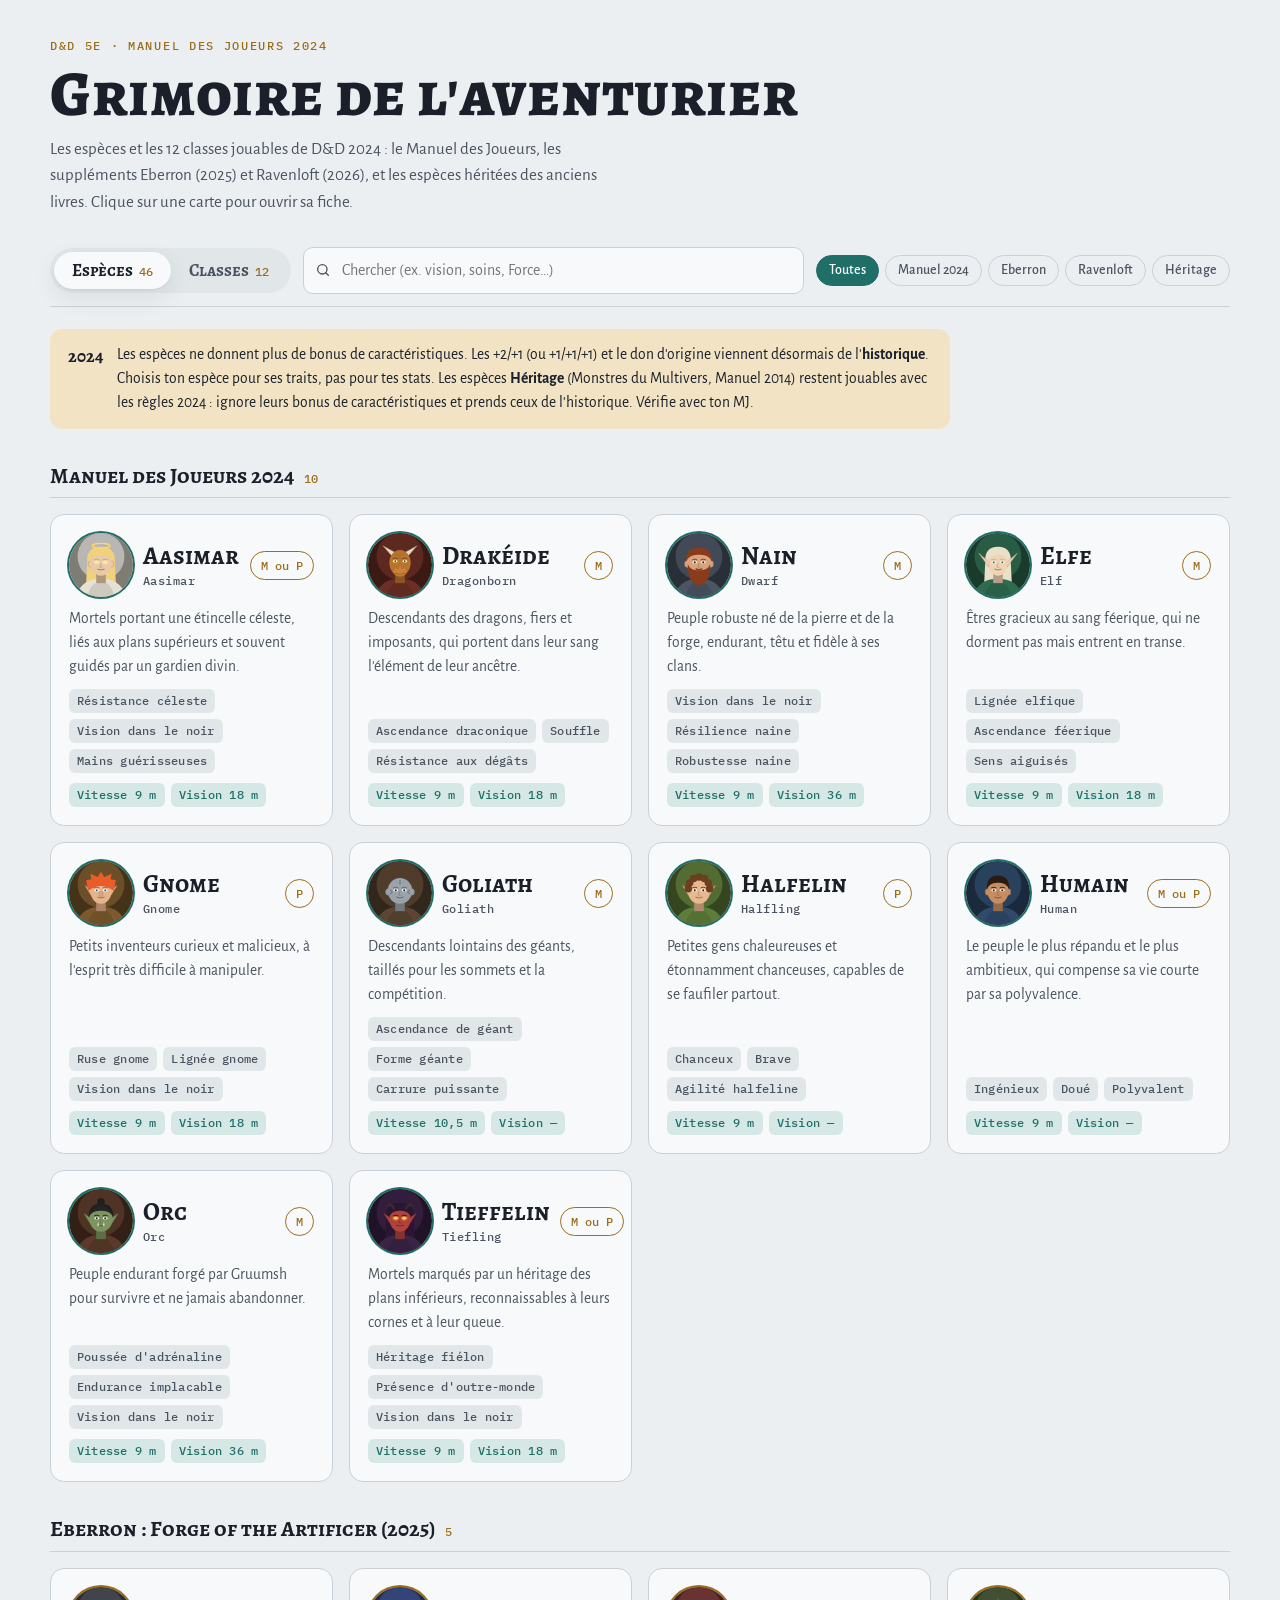
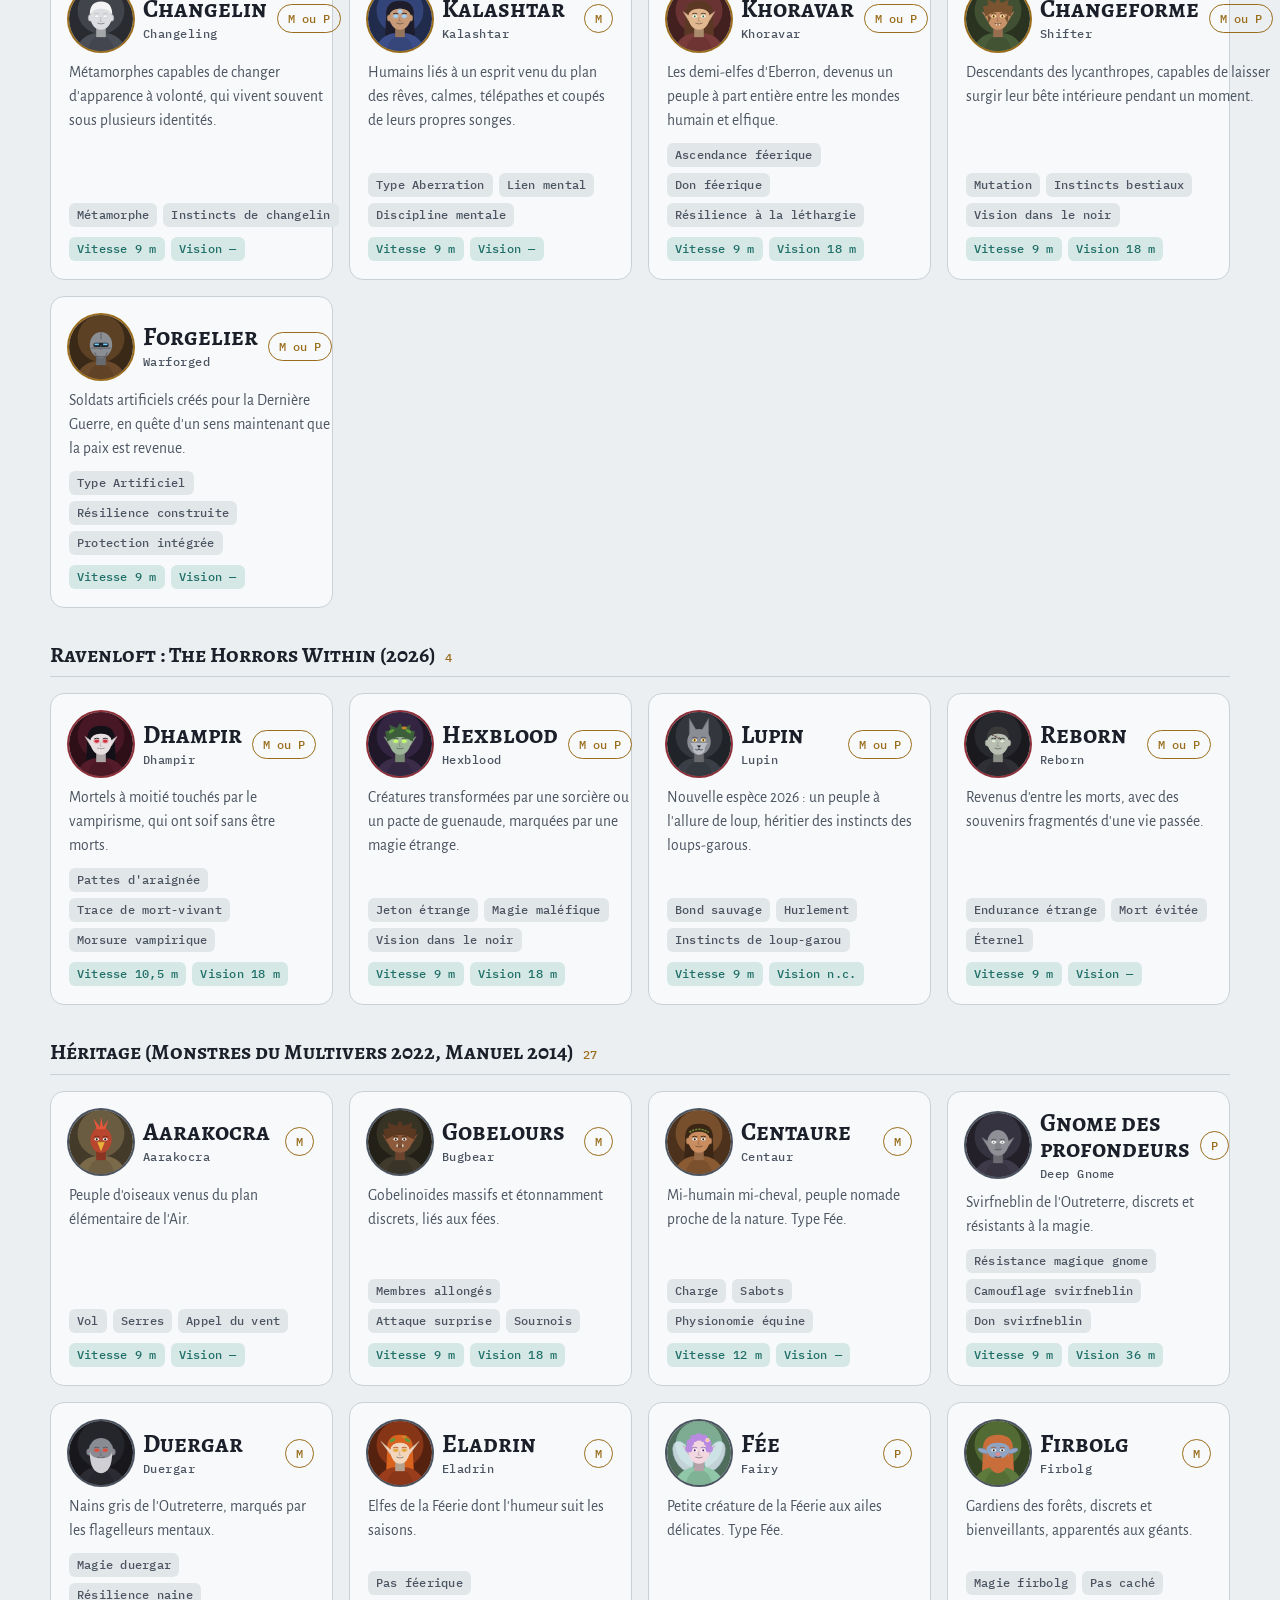
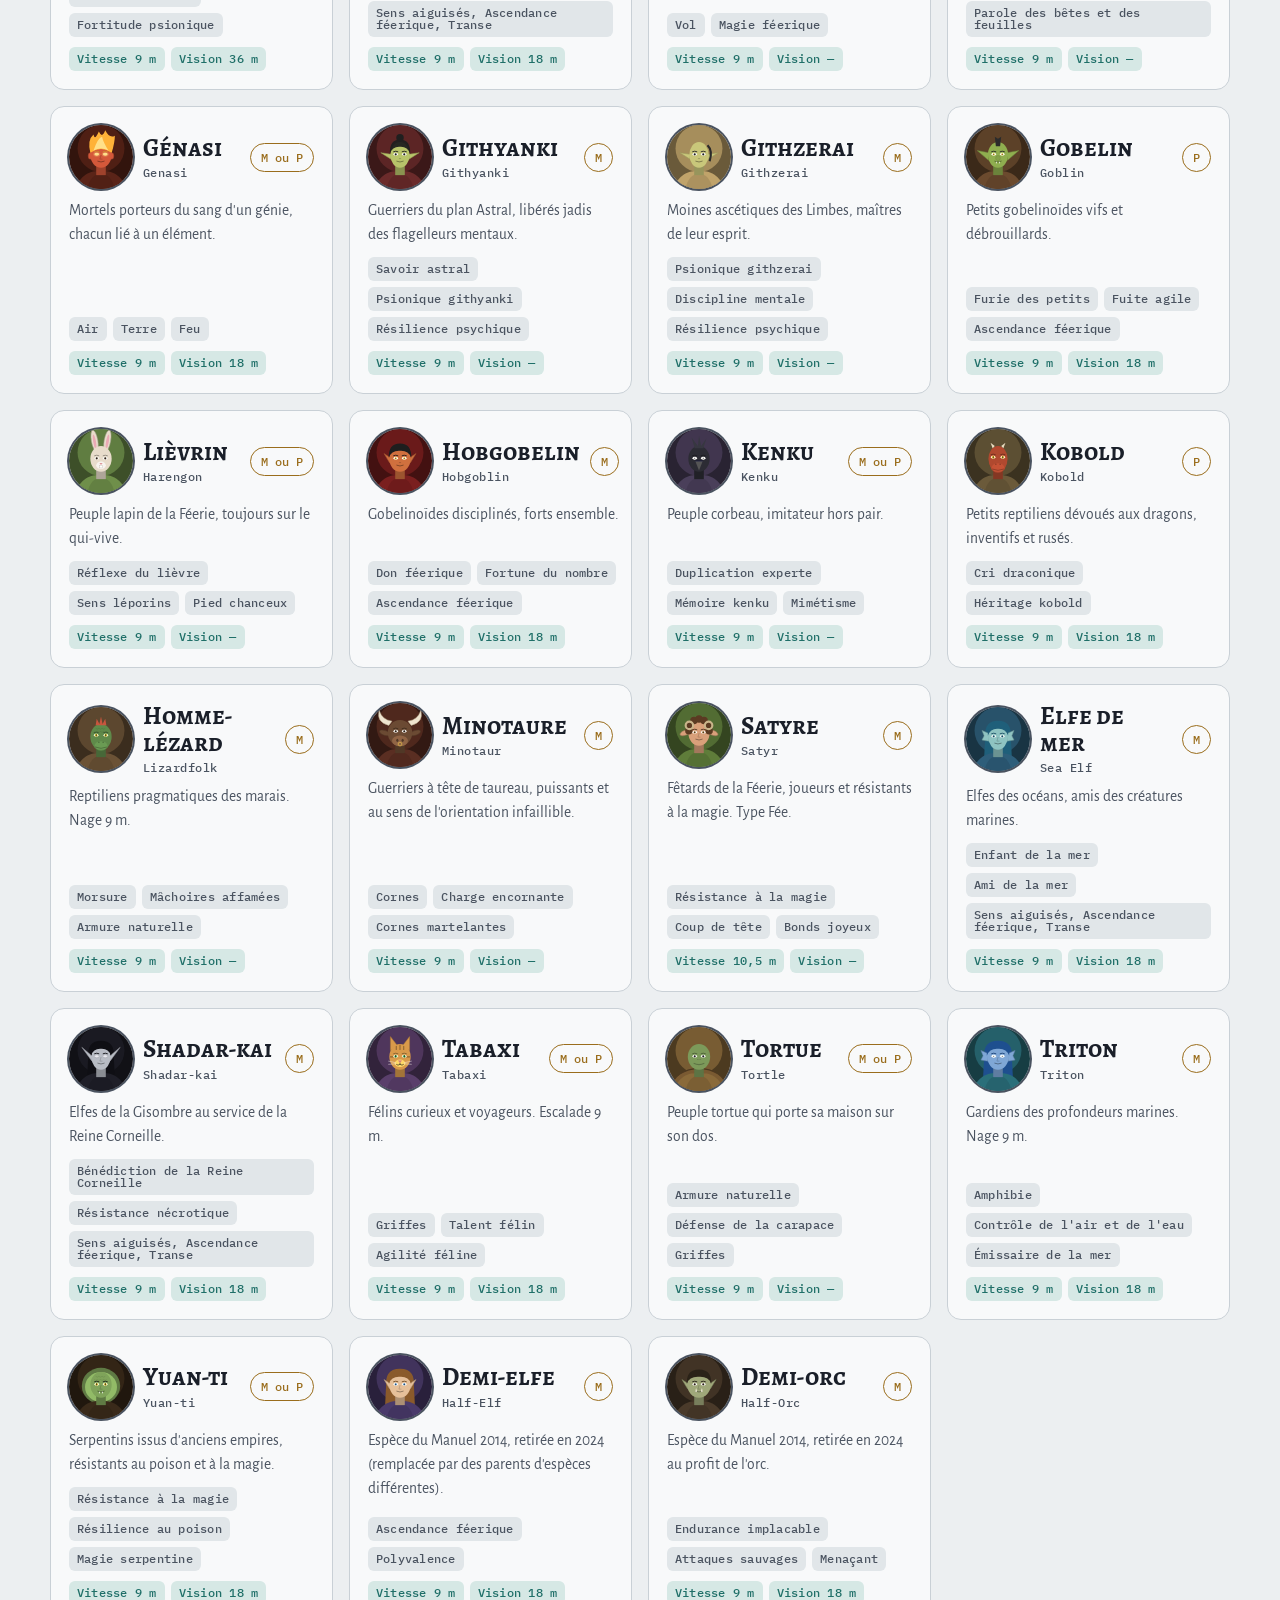
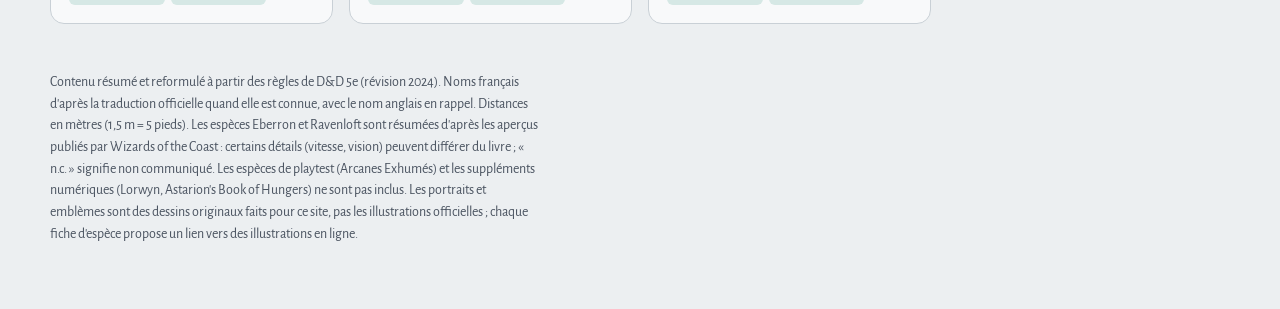
==== docs/index.html @ 745ec7f7 "Grimoire de l'aventurier : site D&D 5e 2024, espèces et classes Copie locale de l'artefact claude.ai" ====
<!doctype html><html><head><meta charset=utf8><meta name=viewport content="width=device-width,initial-scale=1,viewport-fit=cover"><style>:root{color-scheme:light;box-sizing:border-box;padding-top:env(safe-area-inset-top,0px);padding-bottom:env(safe-area-inset-bottom,0px)}html{scroll-padding-top:env(safe-area-inset-top,0px)}body{margin:0;padding:0;font:14px -apple-system,BlinkMacSystemFont,sans-serif;background:#faf9f5;color:#141413}img{max-width:100%}[hidden]:not([hidden=until-found i]){display:none!important}</style></head><body>
<title>Grimoire de l'aventurier</title>
<link rel="preconnect" href="https://fonts.googleapis.com">
<link rel="preconnect" href="https://fonts.gstatic.com" crossorigin>
<link rel="stylesheet" href="https://fonts.googleapis.com/css2?family=Alegreya+SC:wght@500;700;800&family=Alegreya+Sans:ital,wght@0,400;0,500;0,700;1,400&family=IBM+Plex+Mono:wght@500&display=swap">
<style>
:root{
  --bg:#eceff1; --surface:#f8f9fa; --surface-2:#e1e6e9; --ink:#1a1f29; --ink-2:#4a5360; --line:#c9d0d6;
  --accent:#1f6f68; --accent-ink:#ffffff; --accent-soft:#d6e8e5; --gold:#9a6d1c; --gold-soft:#f1e3c4; --blood:#8e2f3a; --blood-soft:#f2dadd;
  --shadow:0 1px 2px rgba(20,30,40,.06),0 8px 24px rgba(20,30,40,.08);
  --display:"Alegreya SC",Georgia,"Times New Roman",serif;
  --body:"Alegreya Sans",system-ui,-apple-system,"Segoe UI",sans-serif;
  --mono:"IBM Plex Mono",ui-monospace,Menlo,Consolas,monospace;
}
@media (prefers-color-scheme:dark){
  :root:not([data-theme="light"]){
    --bg:#11141a; --surface:#1a1f28; --surface-2:#242a35; --ink:#e7e5df; --ink-2:#a3a9b3; --line:#323a46;
    --accent:#5cb8ad; --accent-ink:#0e1a19; --accent-soft:#1d3634; --gold:#d9a94a; --gold-soft:#3a2f1a; --blood:#e08a95; --blood-soft:#3a1f24;
    --shadow:0 1px 2px rgba(0,0,0,.3),0 10px 30px rgba(0,0,0,.35); color-scheme:dark;
  }
}
:root[data-theme="dark"]{
  --bg:#11141a; --surface:#1a1f28; --surface-2:#242a35; --ink:#e7e5df; --ink-2:#a3a9b3; --line:#323a46;
  --accent:#5cb8ad; --accent-ink:#0e1a19; --accent-soft:#1d3634; --gold:#d9a94a; --gold-soft:#3a2f1a; --blood:#e08a95; --blood-soft:#3a1f24;
  --shadow:0 1px 2px rgba(0,0,0,.3),0 10px 30px rgba(0,0,0,.35); color-scheme:dark;
}
*{box-sizing:border-box}
[hidden]{display:none!important}
body{background:var(--bg);color:var(--ink);font:17px/1.55 var(--body);padding-inline:16px;padding-block:0 64px}
.wrap{max-width:1180px;margin:0 auto}
header.top{padding-block:40px 20px;display:grid;gap:10px}
.eyebrow{font:500 12px/1 var(--mono);letter-spacing:.14em;text-transform:uppercase;color:var(--gold)}
h1{font:800 clamp(38px,6vw,64px)/1 var(--display);margin:0;letter-spacing:.01em;text-wrap:balance}
.lede{max-width:62ch;color:var(--ink-2);margin:0}
.bar{position:sticky;top:env(safe-area-inset-top,0px);z-index:5;background:var(--bg);padding-block:12px;border-bottom:1px solid var(--line);display:flex;flex-wrap:wrap;gap:12px;align-items:center}
.tabs{display:flex;background:var(--surface-2);border-radius:999px;padding:4px}
.tab{font:700 17px/1 var(--display);border:0;background:transparent;color:var(--ink-2);padding:10px 18px;border-radius:999px;cursor:pointer}
.tab[aria-selected="true"]{background:var(--surface);color:var(--ink);box-shadow:var(--shadow)}
.tab .n{font:500 12px var(--mono);color:var(--gold);margin-left:6px}
.search{flex:1 1 220px;min-width:0;position:relative}
.search input{width:100%;font:inherit;font-size:16px;padding:10px 14px 10px 38px;border:1px solid var(--line);border-radius:10px;background:var(--surface);color:var(--ink)}
.search svg{position:absolute;left:12px;top:50%;transform:translateY(-50%);width:16px;height:16px;stroke:var(--ink-2)}
.chips{display:flex;flex-wrap:wrap;gap:6px}
.chip{font:500 14px var(--body);border:1px solid var(--line);background:transparent;color:var(--ink-2);padding:6px 12px;border-radius:999px;cursor:pointer}
.chip[aria-pressed="true"]{background:var(--accent);border-color:var(--accent);color:var(--accent-ink)}
:focus-visible{outline:2px solid var(--accent);outline-offset:2px}
.note{margin-top:22px;display:grid;grid-template-columns:auto 1fr;gap:14px;align-items:start;background:var(--gold-soft);border-radius:12px;padding:14px 18px;max-width:900px}
.note b{font-family:var(--display);font-size:18px}
.note p{margin:0;font-size:15.5px}
.grid{display:grid;grid-template-columns:repeat(auto-fill,minmax(260px,1fr));gap:16px;margin-top:22px}
.card{all:unset;box-sizing:border-box;cursor:pointer;background:var(--surface);border:1px solid var(--line);border-radius:14px;padding:18px;display:grid;grid-template-rows:auto 1fr auto auto;gap:10px;transition:transform .15s,border-color .15s}
.card:hover{transform:translateY(-2px);border-color:var(--accent)}
.card:focus-visible{outline:2px solid var(--accent);outline-offset:3px}
.card-h{display:flex;justify-content:space-between;align-items:start;gap:10px}
.card h3{font:700 25px/1.05 var(--display);margin:0}
.card .en{font:500 12px var(--mono);color:var(--ink-2);letter-spacing:.04em;margin-top:4px}
.card p{margin:0;color:var(--ink-2);font-size:15.5px}
.meta{display:flex;flex-wrap:wrap;gap:6px}
.tag{font:500 12px/1 var(--mono);padding:6px 8px;border-radius:6px;background:var(--surface-2);color:var(--ink-2);letter-spacing:.02em}
.tag.a{background:var(--accent-soft);color:var(--accent)}
.die{flex:none;width:52px;height:52px;display:grid;place-items:center;background:var(--gold);color:var(--bg);font:500 14px var(--mono)}
.d6{clip-path:inset(4% round 8px)}
.d8{clip-path:polygon(50% 0,100% 50%,50% 100%,0 50%)}
.d10{clip-path:polygon(50% 0,100% 42%,50% 100%,0 42%)}
.d12{clip-path:polygon(50% 0,98% 36%,80% 96%,20% 96%,2% 36%)}
.size{flex:none;font:500 12px var(--mono);border:1.5px solid var(--gold);color:var(--gold);border-radius:999px;padding:6px 10px;white-space:nowrap}
.grow{flex:1;min-width:0}
.group{margin-top:34px}
.gh{font:700 22px/1.2 var(--display);margin:0;display:flex;align-items:baseline;gap:10px;padding-bottom:8px;border-bottom:1px solid var(--line)}
.gh span{font:500 12px var(--mono);color:var(--gold)}
.group .grid{margin-top:16px}
.sigil{flex:none;width:52px;height:52px;border-radius:12px;display:grid;place-items:center;background:var(--accent-soft);color:var(--accent)}
.sigil svg{width:30px;height:30px}
.sigil.big,.crest.big{width:76px;height:76px}
.sigil.big svg{width:44px;height:44px}
.portrait{flex:none;width:64px;height:64px;border-radius:50%;overflow:hidden;box-shadow:0 0 0 2px var(--c)}
.portrait svg{width:100%;height:100%;display:block}
.portrait.big{width:132px;height:132px;box-shadow:0 0 0 3px var(--c)}
.imglink{display:inline-flex;gap:6px;align-items:center;font-size:14.5px;color:var(--accent);text-decoration:underline;text-underline-offset:3px}
.crest{flex:none;width:52px;height:52px;display:grid;place-items:center;font:800 22px/1 var(--display);color:var(--c);background:var(--cs);clip-path:polygon(50% 0,100% 25%,100% 75%,50% 100%,0 75%,0 25%)}
.crest.big{font-size:32px}
.s-phb{--c:var(--accent);--cs:var(--accent-soft)}
.s-eberron{--c:var(--gold);--cs:var(--gold-soft)}
.s-ravenloft{--c:var(--blood);--cs:var(--blood-soft)}
.s-legacy{--c:var(--ink-2);--cs:var(--surface-2)}
.card-h{align-items:center}
.empty{color:var(--ink-2);padding:40px 0}
dialog{border:0;padding:0;background:var(--surface);color:var(--ink);border-radius:18px;width:min(820px,calc(100vw - 32px));max-height:calc(100dvh - 40px);box-shadow:0 30px 80px rgba(0,0,0,.35)}
dialog::backdrop{background:rgba(10,14,20,.55)}
.dlg{padding:28px clamp(18px,4vw,36px) 32px;display:grid;gap:22px}
.dlg-h{display:flex;gap:16px;align-items:start;justify-content:space-between}
.dlg-h h2{font:800 clamp(30px,5vw,42px)/1 var(--display);margin:4px 0 6px}
.close{flex:none;border:1px solid var(--line);background:var(--surface-2);color:var(--ink);width:40px;height:40px;border-radius:50%;font-size:22px;line-height:1;cursor:pointer}
.stats{display:grid;grid-template-columns:repeat(auto-fill,minmax(200px,1fr));gap:0;background:var(--surface);border:1px solid var(--line);border-radius:12px;overflow:hidden}
.stat{background:var(--surface);padding:12px 14px;box-shadow:0 0 0 .5px var(--line)}
.stat dt{font:500 11px var(--mono);text-transform:uppercase;letter-spacing:.12em;color:var(--ink-2)}
.stat dd{margin:4px 0 0;font-weight:500;font-size:15.5px}
.dlg h4{font:700 20px var(--display);margin:0 0 10px;color:var(--accent)}
.feat{list-style:none;margin:0;padding:0;display:grid;gap:10px}
.feat li{display:grid;grid-template-columns:52px 1fr;gap:12px;align-items:baseline}
.lv{font:500 12px var(--mono);color:var(--gold);text-align:right;white-space:nowrap}
.feat b{font-weight:700}
.feat span{color:var(--ink-2)}
.subs{display:grid;grid-template-columns:repeat(auto-fit,minmax(260px,1fr));gap:10px}
.sub{border:1px solid var(--line);border-radius:10px;padding:12px 14px}
.sub b{display:block;font-family:var(--display);font-size:17px}
.sub i{display:block;font:500 11.5px var(--mono);font-style:normal;color:var(--ink-2);margin-bottom:4px}
.sub p{margin:0;font-size:15px;color:var(--ink-2)}
.intro{margin:0;max-width:65ch}
.pairs{display:flex;flex-wrap:wrap;gap:6px}
footer{margin-top:48px;color:var(--ink-2);font-size:14px;max-width:70ch}
@media (max-width:520px){.tab{padding:9px 13px;font-size:16px}.feat li{grid-template-columns:44px 1fr}}
@media (prefers-reduced-motion:reduce){.card{transition:none}.card:hover{transform:none}}
</style>

<div class="wrap">
  <header class="top">
    <div class="eyebrow">D&amp;D 5e · Manuel des Joueurs 2024</div>
    <h1>Grimoire de l'aventurier</h1>
    <p class="lede">Les espèces et les 12 classes jouables de D&amp;D 2024 : le Manuel des Joueurs, les suppléments Eberron (2025) et Ravenloft (2026), et les espèces héritées des anciens livres. Clique sur une carte pour ouvrir sa fiche.</p>
  </header>

  <div class="bar" role="toolbar">
    <div class="tabs" role="tablist">
      <button class="tab" role="tab" id="tab-especes" aria-selected="true" data-view="especes">Espèces<span class="n" id="n-especes">10</span></button>
      <button class="tab" role="tab" id="tab-classes" aria-selected="false" data-view="classes">Classes<span class="n">12</span></button>
    </div>
    <label class="search"><svg viewBox="0 0 24 24" fill="none" stroke-width="2" stroke-linecap="round"><circle cx="11" cy="11" r="7"/><path d="m20 20-4-4"/></svg>
      <input id="q" type="search" placeholder="Chercher (ex. vision, soins, Force…)" aria-label="Chercher"></label>
    <div class="chips" id="chips-src">
      <button class="chip" data-s="all" aria-pressed="true">Toutes</button>
      <button class="chip" data-s="phb" aria-pressed="false">Manuel 2024</button>
      <button class="chip" data-s="eberron" aria-pressed="false">Eberron</button>
      <button class="chip" data-s="ravenloft" aria-pressed="false">Ravenloft</button>
      <button class="chip" data-s="legacy" aria-pressed="false">Héritage</button>
    </div>
    <div class="chips" id="chips" hidden>
      <button class="chip" data-f="all" aria-pressed="true">Toutes</button>
      <button class="chip" data-f="Martial" aria-pressed="false">Martiales</button>
      <button class="chip" data-f="Hybride" aria-pressed="false">Hybrides</button>
      <button class="chip" data-f="Lanceur" aria-pressed="false">Lanceurs de sorts</button>
    </div>
  </div>

  <div class="note" id="note-especes">
    <b>2024</b>
    <p>Les espèces ne donnent plus de bonus de caractéristiques. Les +2/+1 (ou +1/+1/+1) et le don d'origine viennent désormais de l'<strong>historique</strong>. Choisis ton espèce pour ses traits, pas pour tes stats. Les espèces <strong>Héritage</strong> (Monstres du Multivers, Manuel 2014) restent jouables avec les règles 2024 : ignore leurs bonus de caractéristiques et prends ceux de l'historique. Vérifie avec ton MJ.</p>
  </div>
  <div class="note" id="note-classes" hidden>
    <b>2024</b>
    <p>Toutes les classes choisissent leur sous-classe au <strong>niveau 3</strong>. Les classes martiales (et le paladin, le rôdeur) gagnent la <strong>Maîtrise des armes</strong>, qui débloque une propriété spéciale par arme (Enchaînement, Coup vexant, Poussée…).</p>
  </div>

  <main id="grid" aria-live="polite"></main>

  <footer>Contenu résumé et reformulé à partir des règles de D&amp;D 5e (révision 2024). Noms français d'après la traduction officielle quand elle est connue, avec le nom anglais en rappel. Distances en mètres (1,5 m = 5 pieds). Les espèces Eberron et Ravenloft sont résumées d'après les aperçus publiés par Wizards of the Coast : certains détails (vitesse, vision) peuvent différer du livre ; « n.c. » signifie non communiqué. Les espèces de playtest (Arcanes Exhumés) et les suppléments numériques (Lorwyn, Astarion's Book of Hungers) ne sont pas inclus. Les portraits et emblèmes sont des dessins originaux faits pour ce site, pas les illustrations officielles ; chaque fiche d'espèce propose un lien vers des illustrations en ligne.</footer>
</div>

<dialog id="dlg" aria-labelledby="dlg-title"><div class="dlg" id="dlg-body"></div></dialog>

<script>
const ESPECES=[
{id:"aasimar",nom:"Aasimar",en:"Aasimar",taille:"M ou P",vitesse:"9 m",vision:"18 m",
 resume:"Mortels portant une étincelle céleste, liés aux plans supérieurs et souvent guidés par un gardien divin.",
 traits:[
  ["Résistance céleste","Résistance aux dégâts nécrotiques et radiants."],
  ["Vision dans le noir","18 m."],
  ["Mains guérisseuses","Action magique : soigne une créature touchée d'autant de d4 que ton bonus de maîtrise. 1 fois par repos long."],
  ["Porteur de lumière","Tu connais le sort mineur Lumière (Charisme)."],
  ["Révélation céleste (niv. 3)","Action bonus, 1 minute, 1 fois par repos long. Une fois par tour, dégâts supplémentaires égaux à ton bonus de maîtrise. Trois formes : Ailes célestes (vol), Rayonnement intérieur (lumière et dégâts radiants autour de toi), Voile nécrotique (les ennemis proches peuvent être effrayés)."]
 ],pairs:["Paladin","Clerc","Occultiste","Ensorceleur"]},
{id:"drakeide",nom:"Drakéide",en:"Dragonborn",taille:"M",vitesse:"9 m",vision:"18 m",
 resume:"Descendants des dragons, fiers et imposants, qui portent dans leur sang l'élément de leur ancêtre.",
 traits:[
  ["Ascendance draconique","Choisis un dragon : noir ou cuivre (acide), bleu ou bronze (foudre), airain, or ou rouge (feu), vert (poison), argent ou blanc (froid)."],
  ["Souffle","Remplace une attaque : cône de 4,5 m ou ligne de 9 m, 1d10 dégâts de ton type (2d10 niv. 5, 3d10 niv. 11, 4d10 niv. 17). Utilisations = bonus de maîtrise par repos long."],
  ["Résistance aux dégâts","Résistance au type de dégâts de ton ascendance."],
  ["Vision dans le noir","18 m."],
  ["Vol draconique (niv. 5)","Action bonus : des ailes spectrales te donnent une vitesse de vol égale à ta vitesse pendant 10 minutes. 1 fois par repos long."]
 ],pairs:["Paladin","Guerrier","Ensorceleur","Barbare"]},
{id:"nain",nom:"Nain",en:"Dwarf",taille:"M",vitesse:"9 m",vision:"36 m",
 resume:"Peuple robuste né de la pierre et de la forge, endurant, têtu et fidèle à ses clans.",
 traits:[
  ["Vision dans le noir","36 m, la meilleure portée des espèces du manuel."],
  ["Résilience naine","Résistance aux dégâts de poison et avantage aux jets de sauvegarde contre l'état empoisonné."],
  ["Robustesse naine","+1 point de vie maximum par niveau."],
  ["Connaissance de la pierre","Action bonus : perception des vibrations sur 18 m pendant 10 minutes, sur une surface de pierre. Utilisations = bonus de maîtrise par repos long."]
 ],pairs:["Clerc","Guerrier","Barbare","Paladin"]},
{id:"elfe",nom:"Elfe",en:"Elf",taille:"M",vitesse:"9 m",vision:"18 m",
 resume:"Êtres gracieux au sang féerique, qui ne dorment pas mais entrent en transe.",
 traits:[
  ["Lignée elfique","Drow : vision dans le noir 36 m, Lumières dansantes, puis Lueurs féeriques (niv. 3) et Ténèbres (niv. 5). Haut-elfe : Prestidigitation (échangeable), puis Détection de la magie et Foulée brumeuse. Elfe sylvestre : vitesse 10,5 m, Druidisme, puis Grande foulée et Passage sans trace."],
  ["Ascendance féerique","Avantage aux jets de sauvegarde contre l'état charmé."],
  ["Sens aiguisés","Maîtrise de Perspicacité, Perception ou Survie (au choix)."],
  ["Transe","Un repos long ne prend que 4 heures, en restant conscient."],
  ["Vision dans le noir","18 m (36 m pour les drows)."]
 ],pairs:["Rôdeur","Magicien","Roublard","Druide"]},
{id:"gnome",nom:"Gnome",en:"Gnome",taille:"P",vitesse:"9 m",vision:"18 m",
 resume:"Petits inventeurs curieux et malicieux, à l'esprit très difficile à manipuler.",
 traits:[
  ["Ruse gnome","Avantage aux jets de sauvegarde d'Intelligence, de Sagesse et de Charisme."],
  ["Lignée gnome","Gnome des forêts : Illusion mineure et Communication avec les animaux (bonus de maîtrise fois par repos long). Gnome des roches : Réparation et Prestidigitation, et fabrication de petits mécanismes."],
  ["Vision dans le noir","18 m."]
 ],pairs:["Magicien","Occultiste","Roublard","Barde"]},
{id:"goliath",nom:"Goliath",en:"Goliath",taille:"M",vitesse:"10,5 m",vision:"—",
 resume:"Descendants lointains des géants, taillés pour les sommets et la compétition.",
 traits:[
  ["Ascendance de géant","Un pouvoir au choix, bonus de maîtrise fois par repos long. Nuages : téléportation de 9 m. Feu : +1d10 feu. Givre : +1d6 froid et −3 m de vitesse. Colline : renverse la cible. Pierre : réduit les dégâts reçus de 1d12 + Con. Tempête : 1d8 tonnerre en réaction."],
  ["Forme géante (niv. 5)","Action bonus : tu deviens de taille G pendant 10 minutes, avec avantage aux tests de Force et +3 m de vitesse. 1 fois par repos long."],
  ["Carrure puissante","Avantage pour mettre fin à l'état agrippé, et tu comptes une taille au-dessus pour la capacité de charge."]
 ],pairs:["Barbare","Guerrier","Moine","Paladin"]},
{id:"halfelin",nom:"Halfelin",en:"Halfling",taille:"P",vitesse:"9 m",vision:"—",
 resume:"Petites gens chaleureuses et étonnamment chanceuses, capables de se faufiler partout.",
 traits:[
  ["Chanceux","Quand tu fais un 1 au d20 d'un test, tu relances le dé et gardes le nouveau résultat."],
  ["Brave","Avantage aux jets de sauvegarde contre l'état effrayé."],
  ["Agilité halfeline","Tu peux traverser l'espace d'une créature plus grande que toi."],
  ["Discrétion naturelle","Tu peux te cacher derrière une créature de taille M ou plus."]
 ],pairs:["Roublard","Barde","Rôdeur","Moine"]},
{id:"humain",nom:"Humain",en:"Human",taille:"M ou P",vitesse:"9 m",vision:"—",
 resume:"Le peuple le plus répandu et le plus ambitieux, qui compense sa vie courte par sa polyvalence.",
 traits:[
  ["Ingénieux","Tu gagnes l'Inspiration héroïque à chaque repos long."],
  ["Doué","Maîtrise d'une compétence au choix."],
  ["Polyvalent","Un don d'origine au choix (par exemple Doué ou Vigilant), en plus de celui de ton historique."]
 ],pairs:["Toutes les classes"]},
{id:"orc",nom:"Orc",en:"Orc",taille:"M",vitesse:"9 m",vision:"36 m",
 resume:"Peuple endurant forgé par Gruumsh pour survivre et ne jamais abandonner.",
 traits:[
  ["Poussée d'adrénaline","Action bonus : Foncer et gagner des PV temporaires égaux à ton bonus de maîtrise. Utilisations = bonus de maîtrise par repos court ou long."],
  ["Endurance implacable","Quand tu tombes à 0 PV sans être tué, tu restes à 1 PV. 1 fois par repos long."],
  ["Vision dans le noir","36 m."]
 ],pairs:["Barbare","Guerrier","Rôdeur","Paladin"]},
{id:"tieffelin",nom:"Tieffelin",en:"Tiefling",taille:"M ou P",vitesse:"9 m",vision:"18 m",
 resume:"Mortels marqués par un héritage des plans inférieurs, reconnaissables à leurs cornes et à leur queue.",
 traits:[
  ["Héritage fiélon","Abyssal : résistance au poison, Aspersion de poison, puis Rayon empoisonné (niv. 3) et Immobilisation de personne (niv. 5). Chthonien : résistance nécrotique, Contact glacial, puis Simulacre de vie et Rayon affaiblissant. Infernal : résistance au feu, Trait de feu, puis Représailles infernales et Ténèbres."],
  ["Présence d'outre-monde","Tu connais le sort mineur Thaumaturgie."],
  ["Vision dans le noir","18 m."]
 ],pairs:["Occultiste","Ensorceleur","Barde","Paladin"]}
];

ESPECES.forEach(e=>{e.src='phb'});
const f=(nom,en,src,taille,vitesse,vision,resume,traits,pairs,type)=>({id:norm(nom).replace(/[^a-z]+/g,'-'),nom,en,src,taille,vitesse,vision,resume,traits,pairs,type});
function norm(s){return s.normalize('NFD').replace(/[̀-ͯ]/g,'').toLowerCase()}
ESPECES.push(
// Eberron : Forge of the Artificer (déc. 2025)
f("Changelin","Changeling","eberron","M ou P","9 m","—","Métamorphes capables de changer d'apparence à volonté, qui vivent souvent sous plusieurs identités.",[
 ["Métamorphe","Action : tu changes d'apparence (traits, voix, taille dans ta catégorie). Avantage aux tests de Charisme tant que tu es métamorphosé (révision 2025)."],
 ["Instincts de changelin","Maîtrise de deux compétences sociales (Tromperie, Intimidation, Perspicacité, Représentation ou Persuasion)."]
],["Roublard","Barde","Occultiste","Ensorceleur"],"Humanoïde"),
f("Kalashtar","Kalashtar","eberron","M","9 m","—","Humains liés à un esprit venu du plan des rêves, calmes, télépathes et coupés de leurs propres songes.",[
 ["Type Aberration","Depuis la révision 2025, les kalashtar sont des Aberrations."],
 ["Lien mental","Télépathie, désormais avec plusieurs créatures à la fois et sans ligne de vue."],
 ["Discipline mentale","Résistance aux dégâts psychiques."],
 ["Coupé des rêves","Après un repos long, maîtrise d'une compétence au choix jusqu'au repos long suivant. Les sorts de rêve n'ont pas d'effet sur toi."]
],["Moine","Clerc","Magicien","Barde"],"Aberration"),
f("Khoravar","Khoravar","eberron","M ou P","9 m","18 m","Les demi-elfes d'Eberron, devenus un peuple à part entière entre les mondes humain et elfique.",[
 ["Ascendance féerique","Avantage aux sauvegardes contre l'état charmé."],
 ["Don féerique","Tu connais le sort mineur Amis, échangeable après un repos long contre un sort mineur de clerc, druide ou magicien."],
 ["Résilience à la léthargie","Transforme un échec contre l'état inconscient en réussite. Se recharge après 1d4 repos longs."],
 ["Polyvalence","Maîtrise d'une compétence ou d'un outil, échangeable après chaque repos long."],
 ["Vision dans le noir","18 m."]
],["Barde","Rôdeur","Paladin","Toutes les classes"],"Humanoïde"),
f("Changeforme","Shifter","eberron","M ou P","9 m","18 m","Descendants des lycanthropes, capables de laisser surgir leur bête intérieure pendant un moment.",[
 ["Mutation","Action bonus : tu libères ta part animale et gagnes des PV temporaires, plus un effet selon ta lignée (Longues-dents, Crins-sauvages, Pieds-rapides, Cuir-dur…). Utilisations liées au bonus de maîtrise."],
 ["Instincts bestiaux","Maîtrise d'une compétence parmi Acrobaties, Athlétisme, Intimidation ou Survie."],
 ["Vision dans le noir","18 m."]
],["Barbare","Rôdeur","Moine","Druide"],"Humanoïde"),
f("Forgelier","Warforged","eberron","M ou P","9 m","—","Soldats artificiels créés pour la Dernière Guerre, en quête d'un sens maintenant que la paix est revenue.",[
 ["Type Artificiel","Depuis la révision 2025, les forgeliers sont des Artificiels (Construct)."],
 ["Résilience construite","Résistance au poison et avantage pour éviter ou mettre fin à l'état empoisonné."],
 ["Protection intégrée","Armure intégrée au corps. Enfiler une armure ne prend plus une heure."],
 ["Repos de sentinelle","Pas besoin de dormir, et la magie ne peut pas t'endormir."],
 ["Infatigable","Pas d'épuisement dû à la soif, la faim ou l'asphyxie."]
],["Guerrier","Paladin","Artificier","Clerc"],"Artificiel"),
// Ravenloft : The Horrors Within (juin 2026)
f("Dhampir","Dhampir","ravenloft","M ou P","10,5 m","18 m","Mortels à moitié touchés par le vampirisme, qui ont soif sans être morts.",[
 ["Pattes d'araignée","Vitesse d'escalade égale à ta vitesse. Niveau 3 : tu te déplaces sur les murs et plafonds sans les mains."],
 ["Trace de mort-vivant","Résistance aux dégâts nécrotiques."],
 ["Morsure vampirique","Frappe à mains nues de 1d4 + Con perforants. Tu peux drainer (PV récupérés égaux aux dégâts) ou te renforcer (bonus à ton prochain test ou attaque dans la minute)."]
],["Roublard","Moine","Occultiste","Guerrier"],"Humanoïde"),
f("Hexblood","Hexblood","ravenloft","M ou P","9 m","18 m","Créatures transformées par une sorcière ou un pacte de guenaude, marquées par une magie étrange.",[
 ["Jeton étrange","Action bonus : tu crées un jeton magique pour envoyer un message télépathique (25 mots, 16 km) ou voir à distance à travers lui."],
 ["Magie maléfique","Déguisement et Maléfice toujours préparés, chacun lançable une fois par repos long sans emplacement (Int, Sag ou Cha)."],
 ["Vision dans le noir","18 m."]
],["Occultiste","Ensorceleur","Druide","Barde"],"Fée"),
f("Lupin","Lupin","ravenloft","M ou P","9 m","?","Nouvelle espèce 2026 : un peuple à l'allure de loup, héritier des instincts des loups-garous.",[
 ["Bond sauvage","Tes frappes à mains nues infligent des dégâts tranchants, et tu peux combiner dégâts et bousculade sur le même coup."],
 ["Hurlement","Action bonus : les créatures à 4,5 m font une sauvegarde de Sagesse (DD 8 + Con + maîtrise) ou ont un désavantage aux attaques et sauvegardes jusqu'à ton prochain tour."],
 ["Instincts de loup-garou","Maîtrise de Perception, Discrétion ou Survie."]
],["Barbare","Rôdeur","Moine","Guerrier"],"Humanoïde"),
f("Reborn","Reborn","ravenloft","M ou P","9 m","—","Revenus d'entre les morts, avec des souvenirs fragmentés d'une vie passée.",[
 ["Endurance étrange","Résistance au froid, au nécrotique ou au poison (au choix)."],
 ["Mort évitée","Avantage aux jets de sauvegarde contre la mort."],
 ["Éternel","Pas d'épuisement dû à la soif, la faim ou l'asphyxie, pas besoin de dormir, repos long en 4 heures."],
 ["Savoir d'une vie passée","Maîtrise d'une compétence. Sur un test raté, ajoute 1d6 (bonus de maîtrise fois par repos long)."]
],["Paladin","Clerc","Occultiste","Guerrier"],"Humanoïde"),
// Héritage : Monstres du Multivers (2022) et Manuel 2014
f("Aarakocra","Aarakocra","legacy","M","9 m","—","Peuple d'oiseaux venus du plan élémentaire de l'Air.",[
 ["Vol","Vitesse de vol égale à ta vitesse, sans armure intermédiaire ni lourde."],
 ["Serres","Frappes à mains nues de 1d6 tranchants."],
 ["Appel du vent (niv. 3)","Bourrasque une fois par repos long sans emplacement."]
],["Moine","Rôdeur","Druide"]),
f("Gobelours","Bugbear","legacy","M","9 m","18 m","Gobelinoïdes massifs et étonnamment discrets, liés aux fées.",[
 ["Membres allongés","+1,5 m d'allonge pour tes attaques au corps à corps pendant ton tour."],
 ["Attaque surprise","+2d6 dégâts contre une créature qui n'a pas encore joué au premier round."],
 ["Sournois","Maîtrise de Discrétion, tu passes par des espaces étroits."],
 ["Carrure puissante","Capacité de charge d'une taille au-dessus."],
 ["Ascendance féerique","Avantage contre l'état charmé."]
],["Roublard","Barbare","Guerrier"]),
f("Centaure","Centaur","legacy","M","12 m","—","Mi-humain mi-cheval, peuple nomade proche de la nature. Type Fée.",[
 ["Charge","Après 9 m en ligne droite, attaque de sabots en action bonus."],
 ["Sabots","Frappes à mains nues de 1d6 contondants."],
 ["Physionomie équine","Les montées coûtent le double, mais tu portes comme une créature plus grande."],
 ["Affinité naturelle","Dressage, Médecine, Nature ou Survie."]
],["Rôdeur","Paladin","Guerrier"],"Fée"),
f("Gnome des profondeurs","Deep Gnome","legacy","P","9 m","36 m","Svirfneblin de l'Outreterre, discrets et résistants à la magie.",[
 ["Résistance magique gnome","Avantage aux sauvegardes d'Int, Sag et Cha contre les sorts."],
 ["Camouflage svirfneblin","Avantage en Discrétion, bonus de maîtrise fois par repos long."],
 ["Don svirfneblin (niv. 3 et 5)","Déguisement, puis Antidétection sur toi."]
],["Roublard","Magicien","Rôdeur"]),
f("Duergar","Duergar","legacy","M","9 m","36 m","Nains gris de l'Outreterre, marqués par les flagelleurs mentaux.",[
 ["Magie duergar (niv. 3 et 5)","Agrandissement/Rapetissement, puis Invisibilité."],
 ["Résilience naine","Résistance au poison, avantage contre l'état empoisonné."],
 ["Fortitude psionique","Avantage contre les états charmé et étourdi."]
],["Guerrier","Barbare","Clerc"]),
f("Eladrin","Eladrin","legacy","M","9 m","18 m","Elfes de la Féerie dont l'humeur suit les saisons.",[
 ["Pas féerique","Action bonus : téléportation de 9 m, bonus de maîtrise fois par repos long. Effet de saison dès le niveau 3 (automne, hiver, printemps, été)."],
 ["Sens aiguisés, Ascendance féerique, Transe","Comme l'elfe."]
],["Paladin","Magicien","Ensorceleur","Occultiste"]),
f("Fée","Fairy","legacy","P","9 m","—","Petite créature de la Féerie aux ailes délicates. Type Fée.",[
 ["Vol","Vitesse de vol égale à ta vitesse, sans armure intermédiaire ni lourde."],
 ["Magie féerique","Druidisme, puis Lueurs féeriques (niv. 3) et Agrandissement/Rapetissement (niv. 5)."]
],["Druide","Occultiste","Barde"],"Fée"),
f("Firbolg","Firbolg","legacy","M","9 m","—","Gardiens des forêts, discrets et bienveillants, apparentés aux géants.",[
 ["Magie firbolg","Détection de la magie et Déguisement une fois par repos long."],
 ["Pas caché","Action bonus : invisible jusqu'à ton prochain tour, bonus de maîtrise fois par repos long."],
 ["Parole des bêtes et des feuilles","Tu peux te faire comprendre des bêtes et des plantes."],
 ["Carrure puissante","Capacité de charge d'une taille au-dessus."]
],["Druide","Clerc","Rôdeur"]),
f("Génasi","Genasi","legacy","M ou P","9 m","18 m","Mortels porteurs du sang d'un génie, chacun lié à un élément.",[
 ["Air","Vitesse 10,5 m, respiration sans fin, résistance à la foudre ; Poigne électrique, Feuille morte, Lévitation."],
 ["Terre","Ignore le terrain difficile de pierre ou de terre ; Protection contre les armes en action bonus, Passage sans trace."],
 ["Feu","Résistance au feu ; Flammes, Mains brûlantes, Lame de feu."],
 ["Eau","Amphibie, nage, résistance à l'acide ; Aspersion d'acide, Création ou destruction d'eau, Marche sur l'eau."]
],["Ensorceleur","Moine","Druide","Magicien"]),
f("Githyanki","Githyanki","legacy","M","9 m","—","Guerriers du plan Astral, libérés jadis des flagelleurs mentaux.",[
 ["Savoir astral","Après un repos long, maîtrise d'une compétence et d'une arme ou d'un outil."],
 ["Psionique githyanki","Main de mage invisible, puis Saut (niv. 3) et Foulée brumeuse (niv. 5)."],
 ["Résilience psychique","Résistance aux dégâts psychiques."]
],["Guerrier","Paladin","Magicien"]),
f("Githzerai","Githzerai","legacy","M","9 m","—","Moines ascétiques des Limbes, maîtres de leur esprit.",[
 ["Psionique githzerai","Main de mage invisible, puis Bouclier (niv. 3) et Détection des pensées (niv. 5)."],
 ["Discipline mentale","Avantage contre les états charmé et effrayé."],
 ["Résilience psychique","Résistance aux dégâts psychiques."]
],["Moine","Magicien","Clerc"]),
f("Gobelin","Goblin","legacy","P","9 m","18 m","Petits gobelinoïdes vifs et débrouillards.",[
 ["Furie des petits","Dégâts supplémentaires égaux à ton bonus de maîtrise contre plus grand que toi, bonus de maîtrise fois par repos long."],
 ["Fuite agile","Action bonus : Se désengager ou Se cacher."],
 ["Ascendance féerique","Avantage contre l'état charmé."]
],["Roublard","Guerrier","Rôdeur"]),
f("Lièvrin","Harengon","legacy","M ou P","9 m","—","Peuple lapin de la Féerie, toujours sur le qui-vive.",[
 ["Réflexe du lièvre","Bonus de maîtrise à l'initiative."],
 ["Sens léporins","Maîtrise de Perception."],
 ["Pied chanceux","Réaction : +1d4 à une sauvegarde de Dextérité ratée."],
 ["Saut du lapin","Action bonus : saut de 1d12 × 1,5 m sans attaque d'opportunité."]
],["Roublard","Moine","Rôdeur","Barde"]),
f("Hobgobelin","Hobgoblin","legacy","M","9 m","18 m","Gobelinoïdes disciplinés, forts ensemble.",[
 ["Don féerique","Aider en action bonus, avec un bonus au choix dès le niveau 3."],
 ["Fortune du nombre","Sur un test raté, bonus égal au nombre d'alliés proches (max +3)."],
 ["Ascendance féerique","Avantage contre l'état charmé."]
],["Guerrier","Magicien","Paladin"]),
f("Kenku","Kenku","legacy","M ou P","9 m","—","Peuple corbeau, imitateur hors pair.",[
 ["Duplication experte","Avantage pour copier une écriture ou un objet."],
 ["Mémoire kenku","Deux compétences, et avantage sur un test de compétence bonus de maîtrise fois par repos long."],
 ["Mimétisme","Imite les sons et voix entendus."]
],["Roublard","Rôdeur","Barde"]),
f("Kobold","Kobold","legacy","P","9 m","18 m","Petits reptiliens dévoués aux dragons, inventifs et rusés.",[
 ["Cri draconique","Action bonus : tes alliés ont l'avantage contre les ennemis à 3 m, bonus de maîtrise fois par repos long."],
 ["Héritage kobold","Ingéniosité (compétence), Défi (avantage contre la peur) ou Sorcellerie draconique (sort mineur)."]
],["Ensorceleur","Roublard","Occultiste"]),
f("Homme-lézard","Lizardfolk","legacy","M","9 m","—","Reptiliens pragmatiques des marais. Nage 9 m.",[
 ["Morsure","Frappes à mains nues de 1d6 perforants."],
 ["Mâchoires affamées","Action bonus : morsure qui donne des PV temporaires."],
 ["Armure naturelle","CA 13 + Dex sans armure."],
 ["Retenir son souffle","15 minutes."],
 ["Intuition naturelle","Deux compétences de nature ou de survie."]
],["Druide","Barbare","Rôdeur"]),
f("Minotaure","Minotaur","legacy","M","9 m","—","Guerriers à tête de taureau, puissants et au sens de l'orientation infaillible.",[
 ["Cornes","Frappes à mains nues de 1d6 perforants."],
 ["Charge encornante","Après avoir foncé, attaque de cornes en action bonus."],
 ["Cornes martelantes","Action bonus : bousculer une créature touchée."],
 ["Mémoire du labyrinthe","Tu sais toujours où est le nord, avantage pour t'orienter."]
],["Barbare","Guerrier","Paladin"]),
f("Satyre","Satyr","legacy","M","10,5 m","—","Fêtards de la Féerie, joueurs et résistants à la magie. Type Fée.",[
 ["Résistance à la magie","Avantage aux sauvegardes contre les sorts."],
 ["Coup de tête","Frappe à mains nues de 1d6 contondants."],
 ["Bonds joyeux","Tes sauts gagnent 1d8 × 30 cm."],
 ["Fêtard","Représentation, Persuasion et un instrument."]
],["Barde","Occultiste","Roublard"],"Fée"),
f("Elfe de mer","Sea Elf","legacy","M","9 m","18 m","Elfes des océans, amis des créatures marines.",[
 ["Enfant de la mer","Nage égale à ta vitesse, respiration aquatique, résistance au froid."],
 ["Ami de la mer","Communication simple avec les bêtes aquatiques."],
 ["Sens aiguisés, Ascendance féerique, Transe","Comme l'elfe."]
],["Rôdeur","Druide","Guerrier"]),
f("Shadar-kai","Shadar-kai","legacy","M","9 m","18 m","Elfes de la Gisombre au service de la Reine Corneille.",[
 ["Bénédiction de la Reine Corneille","Action bonus : téléportation de 9 m ; dès le niveau 3, résistance à tous les dégâts jusqu'à ton prochain tour."],
 ["Résistance nécrotique","Résistance aux dégâts nécrotiques."],
 ["Sens aiguisés, Ascendance féerique, Transe","Comme l'elfe."]
],["Occultiste","Roublard","Paladin"]),
f("Tabaxi","Tabaxi","legacy","M ou P","9 m","18 m","Félins curieux et voyageurs. Escalade 9 m.",[
 ["Griffes","Frappes à mains nues de 1d6 tranchants."],
 ["Talent félin","Maîtrise de Perception et Discrétion."],
 ["Agilité féline","Double ta vitesse pour un tour, puis doit rester immobile un tour pour recommencer."]
],["Roublard","Moine","Rôdeur"]),
f("Tortue","Tortle","legacy","M ou P","9 m","—","Peuple tortue qui porte sa maison sur son dos.",[
 ["Armure naturelle","CA de base 17, sans armure."],
 ["Défense de la carapace","Action : +4 CA en rentrant dans ta carapace."],
 ["Griffes","Frappes à mains nues de 1d6 tranchants."],
 ["Retenir son souffle","1 heure."]
],["Guerrier","Clerc","Druide"]),
f("Triton","Triton","legacy","M","9 m","18 m","Gardiens des profondeurs marines. Nage 9 m.",[
 ["Amphibie","Respire l'air et l'eau, résistance au froid."],
 ["Contrôle de l'air et de l'eau","Nappe de brouillard, puis Bourrasque et Marche sur l'eau."],
 ["Émissaire de la mer","Communication avec les bêtes aquatiques."]
],["Paladin","Druide","Ensorceleur"]),
f("Yuan-ti","Yuan-ti","legacy","M ou P","9 m","18 m","Serpentins issus d'anciens empires, résistants au poison et à la magie.",[
 ["Résistance à la magie","Avantage aux sauvegardes contre les sorts."],
 ["Résilience au poison","Résistance au poison, avantage contre l'état empoisonné."],
 ["Magie serpentine","Aspersion de poison, Amitié avec les animaux (serpents), puis Suggestion (niv. 3)."]
],["Occultiste","Ensorceleur","Roublard"]),
f("Demi-elfe","Half-Elf","legacy","M","9 m","18 m","Espèce du Manuel 2014, retirée en 2024 (remplacée par des parents d'espèces différentes).",[
 ["Ascendance féerique","Avantage contre l'état charmé, immunité au sommeil magique."],
 ["Polyvalence","Maîtrise de deux compétences."]
],["Barde","Paladin","Occultiste"]),
f("Demi-orc","Half-Orc","legacy","M","9 m","18 m","Espèce du Manuel 2014, retirée en 2024 au profit de l'orc.",[
 ["Endurance implacable","Tombe à 1 PV au lieu de 0, une fois par repos long."],
 ["Attaques sauvages","Un dé de dégâts en plus sur un coup critique au corps à corps."],
 ["Menaçant","Maîtrise d'Intimidation."]
],["Barbare","Guerrier","Paladin"])
);
const SOURCES={phb:"Manuel des Joueurs 2024",eberron:"Eberron : Forge of the Artificer (2025)",ravenloft:"Ravenloft : The Horrors Within (2026)",legacy:"Héritage (Monstres du Multivers 2022, Manuel 2014)"};
const SRC_SHORT={phb:"Manuel 2024",eberron:"Eberron",ravenloft:"Ravenloft",legacy:"Héritage"};

const CLASSES=[
{id:"barbare",nom:"Barbare",en:"Barbarian",de:"d12",type:"Martial",carac:"Force",js:"Force, Constitution",armures:"Légères, intermédiaires, boucliers",armes:"Courantes et de guerre",complexite:1,
 resume:"Guerrier primal porté par la rage, qui encaisse et frappe plus fort que quiconque.",
 feats:[[1,"Rage","Action bonus : dégâts bonus, résistance aux dégâts contondants, perforants et tranchants, avantage aux tests de Force."],[1,"Défense sans armure","CA = 10 + Dex + Con sans armure."],[1,"Maîtrise des armes","Propriétés spéciales sur 2 types d'armes."],[2,"Attaque téméraire","Avantage à tes attaques de Force, mais les ennemis ont l'avantage contre toi."],[2,"Sens du danger","Avantage aux sauvegardes de Dextérité."],[5,"Attaque supplémentaire","Deux attaques par action Attaquer. Déplacement rapide : +3 m."]],
 subs:[["Voie du Berserker","Path of the Berserker","Frénésie : dégâts en plus quand tu attaques de façon téméraire, immunité à la peur pendant la rage."],["Voie du Cœur sauvage","Path of the Wild Heart","Esprits animaux (ours, aigle, loup…) qui modifient ta rage."],["Voie de l'Arbre-Monde","Path of the World Tree","Liée à l'arbre cosmique : PV temporaires pour les alliés, téléportations, allonge accrue."],["Voie du Fanatique","Path of the Zealot","Dégâts divins supplémentaires et retour à la vie facilité."]]},
{id:"barde",nom:"Barde",en:"Bard",de:"d8",type:"Lanceur",carac:"Charisme",js:"Dextérité, Charisme",armures:"Légères",armes:"Courantes",complexite:2,
 resume:"Artiste dont les mots et la musique tissent la magie. Soutien, contrôle et compétences à la fois.",
 feats:[[1,"Inspiration bardique","Action bonus : un allié gagne un d6 à ajouter à un test raté."],[1,"Incantation","Lanceur complet (Charisme), liste de sorts de barde."],[2,"Expertise","Double maîtrise sur deux compétences."],[2,"Touche-à-tout","Moitié du bonus de maîtrise aux tests sans maîtrise."],[5,"Source d'inspiration","L'Inspiration passe au d8 et se recharge aussi sur un repos court."],[10,"Secrets magiques","Deux sorts de n'importe quelle liste de classe."]],
 subs:[["Collège de la Danse","College of Dance","Défense et déplacements acrobatiques, combat à mains nues élégant."],["Collège du Prestige","College of Glamour","Charme féerique, PV temporaires et repositionnement des alliés."],["Collège du Savoir","College of Lore","Compétences supplémentaires, Mots cinglants, sorts d'autres classes plus tôt."],["Collège de la Vaillance","College of Valor","Armures intermédiaires, boucliers, armes de guerre et Attaque supplémentaire."]]},
{id:"clerc",nom:"Clerc",en:"Cleric",de:"d8",type:"Lanceur",carac:"Sagesse",js:"Sagesse, Charisme",armures:"Légères, intermédiaires, boucliers",armes:"Courantes",complexite:2,
 resume:"Prêtre combattant qui canalise la puissance d'un dieu pour soigner, protéger et punir.",
 feats:[[1,"Incantation","Lanceur complet (Sagesse), prépare ses sorts chaque jour."],[1,"Ordre divin","Protecteur (armures lourdes, armes de guerre) ou Thaumaturge (sort mineur en plus, bonus en Arcanes et Religion)."],[2,"Conduit divin","Étincelle divine (soigne ou blesse) et Renvoi des morts-vivants."],[5,"Brûlure des morts-vivants","Le Renvoi inflige aussi des dégâts radiants."],[10,"Intervention divine","Lance un sort de clerc de niveau 5 ou moins gratuitement."]],
 subs:[["Domaine de la Vie","Life Domain","Soins renforcés, le soigneur par excellence."],["Domaine de la Lumière","Light Domain","Feu et lumière radiante, Illumination protectrice."],["Domaine de la Duperie","Trickery Domain","Illusions, discrétion et doubles trompeurs."],["Domaine de la Guerre","War Domain","Attaques bonus guidées par le dieu, sorts de combat."]]},
{id:"druide",nom:"Druide",en:"Druid",de:"d8",type:"Lanceur",carac:"Sagesse",js:"Intelligence, Sagesse",armures:"Légères, boucliers",armes:"Courantes",complexite:3,
 resume:"Gardien de la nature qui manie les éléments et prend la forme des bêtes.",
 feats:[[1,"Incantation","Lanceur complet (Sagesse), sorts de nature et de soins."],[1,"Druidique","Langue secrète des druides, Communication avec les animaux toujours préparé."],[1,"Ordre primordial","Magicien (sort mineur en plus) ou Gardien (armes de guerre, armures intermédiaires)."],[2,"Forme sauvage","Action bonus : se transformer en bête connue, avec PV temporaires."],[2,"Compagnon sauvage","Dépense une Forme sauvage pour invoquer un familier."],[5,"Résurgence sauvage","Échange Forme sauvage et emplacements de sorts."]],
 subs:[["Cercle de la Terre","Circle of the Land","Sorts liés au terrain (aride, polaire, tempéré, tropical), récupération de magie."],["Cercle de la Lune","Circle of the Moon","Formes sauvages plus puissantes, le druide combattant."],["Cercle de la Mer","Circle of the Sea","Colère de la mer : aura de froid et de vagues qui repousse."],["Cercle des Étoiles","Circle of the Stars","Forme étoilée (archer, calice, dragon) et carte céleste."]]},
{id:"guerrier",nom:"Guerrier",en:"Fighter",de:"d10",type:"Martial",carac:"Force ou Dextérité",js:"Force, Constitution",armures:"Toutes, boucliers",armes:"Courantes et de guerre",complexite:1,
 resume:"Maître de toutes les armes et armures, le combattant le plus régulier et le plus endurant.",
 feats:[[1,"Style de combat","Archerie, Défense, Duel, Arme à deux mains…"],[1,"Second souffle","Action bonus : récupère 1d10 + niveau PV, plusieurs fois par repos."],[1,"Maîtrise des armes","Propriétés spéciales sur 3 types d'armes."],[2,"Fougue","Une action supplémentaire, 1 fois par repos."],[2,"Esprit tactique","Dépense un Second souffle pour réussir un test de caractéristique raté."],[5,"Attaque supplémentaire","Deux attaques (trois au niv. 11, quatre au niv. 20)."],[9,"Indomptable","Relance une sauvegarde ratée."]],
 subs:[["Maître de guerre","Battle Master","Manœuvres alimentées par des dés de supériorité : feinte, désarmement, riposte…"],["Champion","Champion","Critiques sur 19–20, athlétisme amélioré, simple et efficace."],["Chevalier occulte","Eldritch Knight","Sorts de magicien (abjuration, évocation), arme liée."],["Guerrier psi","Psi Warrior","Énergie psionique : dégâts, bouclier, télékinésie."]]},
{id:"moine",nom:"Moine",en:"Monk",de:"d8",type:"Martial",carac:"Dextérité et Sagesse",js:"Force, Dextérité",armures:"Aucune",armes:"Courantes, et de guerre avec la propriété Légère",complexite:2,
 resume:"Artiste martial rapide qui canalise son énergie intérieure en rafales de coups.",
 feats:[[1,"Arts martiaux","Frappes à mains nues avec un d6 (évolue), attaque en action bonus."],[1,"Défense sans armure","CA = 10 + Dex + Sag."],[2,"Focus du moine","Points de focus : Déluge de coups, Défense patiente, Pas du vent."],[2,"Mouvement sans armure","+3 m de vitesse (augmente avec les niveaux)."],[3,"Parade des attaques","Réduit les dégâts d'une attaque et peut la renvoyer."],[5,"Attaque supplémentaire","Et Frappe étourdissante."]],
 subs:[["Guerrier de la Miséricorde","Warrior of Mercy","Soigne ou blesse d'un même geste, médecin masqué."],["Guerrier de l'Ombre","Warrior of Shadow","Ténèbres, téléportation d'ombre en ombre."],["Guerrier des Éléments","Warrior of the Elements","Frappes élémentaires à allonge, contrôle du terrain."],["Guerrier de la Paume","Warrior of the Open Hand","Renverser, repousser, priver de réaction ; techniques pures."]]},
{id:"paladin",nom:"Paladin",en:"Paladin",de:"d10",type:"Hybride",carac:"Force et Charisme",js:"Sagesse, Charisme",armures:"Toutes, boucliers",armes:"Courantes et de guerre",complexite:2,
 resume:"Chevalier lié par un serment sacré, redoutable au corps à corps et protecteur de ses alliés.",
 feats:[[1,"Imposition des mains","Réserve de PV égale à 5 × niveau pour soigner."],[1,"Incantation","Demi-lanceur (Charisme)."],[1,"Maîtrise des armes","Propriétés spéciales sur 2 types d'armes."],[2,"Châtiment du paladin","Châtiment divin toujours préparé : gros dégâts radiants sur un coup."],[2,"Style de combat","Au choix, ou sort mineur de clerc."],[5,"Attaque supplémentaire","Et Destrier fidèle toujours préparé."],[6,"Aura de protection","Toi et tes alliés proches ajoutez ton Charisme aux sauvegardes."]],
 subs:[["Serment de Dévotion","Oath of Devotion","Arme sacrée, idéal du chevalier vertueux."],["Serment de Gloire","Oath of Glory","Héros athlétique, vitesse et exploits."],["Serment des Anciens","Oath of the Ancients","Protège la lumière et la vie, résistance aux sorts."],["Serment de Vengeance","Oath of Vengeance","Traque implacable d'un ennemi désigné."]]},
{id:"rodeur",nom:"Rôdeur",en:"Ranger",de:"d10",type:"Hybride",carac:"Dextérité et Sagesse",js:"Force, Dextérité",armures:"Légères, intermédiaires, boucliers",armes:"Courantes et de guerre",complexite:2,
 resume:"Chasseur des terres sauvages qui mêle tir, pistage et magie de la nature.",
 feats:[[1,"Incantation","Demi-lanceur (Sagesse)."],[1,"Ennemi juré","Marque du chasseur toujours préparée, lancers gratuits."],[1,"Maîtrise des armes","Propriétés spéciales sur 2 types d'armes."],[2,"Explorateur habile","Expertise dans une compétence et deux langues."],[2,"Style de combat","Au choix, ou sort mineur de druide."],[5,"Attaque supplémentaire",""],[6,"Vagabond","+3 m de vitesse, escalade et nage."]],
 subs:[["Maître des bêtes","Beast Master","Un compagnon primordial (terre, mer ou ciel) qui combat à tes côtés."],["Vagabond féerique","Fey Wanderer","Dégâts psychiques, charme, présence féerique."],["Traqueur des ténèbres","Gloom Stalker","Invisible dans le noir, gros premier tour de combat."],["Chasseur","Hunter","Choix tactiques contre les hordes ou les grosses cibles."]]},
{id:"roublard",nom:"Roublard",en:"Rogue",de:"d8",type:"Martial",carac:"Dextérité",js:"Dextérité, Intelligence",armures:"Légères",armes:"Courantes, et de guerre Finesse ou Légère",complexite:1,
 resume:"Expert en compétences et en coups précis, qui frappe là où ça fait mal.",
 feats:[[1,"Attaque sournoise","+1d6 dégâts (évolue) avec avantage ou un allié à côté de la cible."],[1,"Expertise","Double maîtrise sur deux compétences."],[1,"Jargon des voleurs","Langage secret, et une langue en plus."],[1,"Maîtrise des armes","Propriétés spéciales sur 2 types d'armes."],[2,"Ruse","Action bonus : Foncer, Se désengager ou Se cacher."],[3,"Visée stable","Avantage si tu ne bouges pas ce tour."],[5,"Frappe rusée","Échange des dés de sournoise contre des effets (empoisonner, renverser, reculer)."]],
 subs:[["Escroc arcanique","Arcane Trickster","Sorts de magicien (illusion, enchantement), Main de mage invisible."],["Assassin","Assassin","Premier coup dévastateur, déguisements et poisons."],["Lame psychique","Soulknife","Lames psychiques et télépathie."],["Voleur","Thief","Mains lestes, escalade, utilisation d'objets magiques."]]},
{id:"ensorceleur",nom:"Ensorceleur",en:"Sorcerer",de:"d6",type:"Lanceur",carac:"Charisme",js:"Constitution, Charisme",armures:"Aucune",armes:"Courantes",complexite:3,
 resume:"Magie innée dans le sang, que l'ensorceleur plie et modèle avec la métamagie.",
 feats:[[1,"Incantation","Lanceur complet (Charisme), peu de sorts mais très souples."],[1,"Sorcellerie innée","Action bonus, 1 minute : DD des sorts +1 et avantage aux attaques de sort."],[2,"Source de magie","Points de sorcellerie, convertibles en emplacements de sorts."],[2,"Métamagie","Sort accéléré, jumelé, subtil, prolongé…"],[5,"Restauration sorcière","Récupère des points de sorcellerie sur un repos court."]],
 subs:[["Sorcellerie aberrante","Aberrant Sorcery","Télépathie et sorts psioniques."],["Sorcellerie mécanique","Clockwork Sorcery","Ordre de Méchanus : annule avantage et désavantage."],["Sorcellerie draconique","Draconic Sorcery","Écailles, résistance, ailes de dragon."],["Magie sauvage","Wild Magic Sorcery","Poussées de magie chaotique, Marées du chaos."]]},
{id:"occultiste",nom:"Occultiste",en:"Warlock",de:"d8",type:"Lanceur",carac:"Charisme",js:"Sagesse, Charisme",armures:"Légères",armes:"Courantes",complexite:3,
 resume:"Pouvoir obtenu par un pacte avec une entité, personnalisé par ses manifestations occultes.",
 feats:[[1,"Manifestations occultes","Pouvoirs à la carte, dont Pacte de la lame, de la chaîne ou du grimoire."],[1,"Magie de pacte","Peu d'emplacements, toujours au plus haut niveau, rechargés sur repos court."],[2,"Astuce magique","Récupère des emplacements de pacte en 1 minute, 1 fois par repos long."],[9,"Contacter le protecteur","Contact avec les plans toujours préparé."],[11,"Arcanum mystique","Un sort de niveau 6 (puis 7, 8, 9) 1 fois par jour."]],
 subs:[["Protecteur Archifée","Archfey Patron","Téléportation féerique, charme et illusions."],["Protecteur Céleste","Celestial Patron","Soins et lumière radiante."],["Protecteur Fiélon","Fiend Patron","PV temporaires à chaque ennemi vaincu, feu infernal."],["Protecteur Grand Ancien","Great Old One Patron","Télépathie, sorts psychiques, folie."]]},
{id:"magicien",nom:"Magicien",en:"Wizard",de:"d6",type:"Lanceur",carac:"Intelligence",js:"Intelligence, Sagesse",armures:"Aucune",armes:"Courantes",complexite:3,
 resume:"Érudit de l'arcane qui possède la plus grande liste de sorts du jeu, consignée dans son grimoire.",
 feats:[[1,"Incantation","Lanceur complet (Intelligence), sorts copiés dans un grimoire."],[1,"Adepte des rituels","Lance les rituels du grimoire sans les préparer."],[1,"Restauration arcanique","Récupère des emplacements sur un repos court, 1 fois par jour."],[2,"Érudit","Expertise en Arcanes, Histoire, Investigation, Médecine, Nature ou Religion."],[5,"Mémorisation","Échange un sort préparé après un repos court."],[18,"Maîtrise des sorts","Deux sorts lancés à volonté."]],
 subs:[["Abjurateur","Abjurer","Barrière arcanique, contresorts renforcés."],["Devin","Diviner","Présage : remplace des jets de d20 par des valeurs tirées d'avance."],["Évocateur","Evoker","Sorts de dégâts qui épargnent les alliés."],["Illusionniste","Illusionist","Illusions améliorées et plus réelles."]]}
];

const grid=document.getElementById('grid'),q=document.getElementById('q'),chips=document.getElementById('chips'),dlg=document.getElementById('dlg'),body=document.getElementById('dlg-body');
let view='especes',filtre='all';
const esc=s=>String(s).replace(/[&<>"]/g,c=>({'&':'&amp;','<':'&lt;','>':'&gt;','"':'&quot;'}[c]));
let srcF='all';
const chipsSrc=document.getElementById('chips-src');
const ICONS={
barbare:"M14 3l7 7-4 1-3-3-1-4zM13 8L3 18l3 3L16 11",
barde:"M7 4c-2 3-2 8 1 11h8c3-3 3-8 1-11M9 7v8M12 6v9M15 7v8M8 15l-1 5h10l-1-5",
clerc:"M12 8a4 4 0 1 0 0 8 4 4 0 0 0 0-8zM12 2v3M12 19v3M2 12h3M19 12h3M5 5l2 2M17 17l2 2M5 19l2-2M17 7l2-2",
druide:"M5 19C5 10 11 4 20 4c0 9-6 15-15 15zM5 19l9-9",
guerrier:"M14 3h7v7L10 21l-3-3L18 7M5 16l3 3M3 21l3-3",
moine:"M12 3a9 9 0 1 0 0 18 9 9 0 0 0 0-18zM12 3a4.5 4.5 0 0 1 0 9 4.5 4.5 0 0 0 0 9",
paladin:"M12 3l8 3v6c0 5-4 8-8 9-4-1-8-4-8-9V6zM12 8v8M9 11h6",
rodeur:"M6 3c8 3 8 15 0 18M6 3v18M4 12h16M17 9l3 3-3 3",
roublard:"M12 2l2 10h-4zM7 12h10M12 12v6M12 18a1.8 1.8 0 1 0 0 3.6 1.8 1.8 0 0 0 0-3.6",
ensorceleur:"M12 3c1 4 6 6 6 11a6 6 0 0 1-12 0c0-3 2-4 3-6 1 2 2 3 3 3 0-3-1-5 0-8z",
occultiste:"M2 12s4-7 10-7 10 7 10 7-4 7-10 7S2 12 2 12zM12 9a3 3 0 1 0 0 6 3 3 0 0 0 0-6z",
magicien:"M4 5c3-1 6-1 8 1v14c-2-2-5-2-8-1zM20 5c-3-1-6-1-8 1v14c2-2 5-2 8-1z"};
const sigil=(id,big)=>`<span class="sigil${big?' big':''}" aria-hidden="true"><svg viewBox="0 0 24 24" fill="none" stroke="currentColor" stroke-width="1.6" stroke-linecap="round" stroke-linejoin="round"><path d="${ICONS[id]}"/></svg></span>`;
const P={
aasimar:{skin:"#e9c9a8",hair:"#f1d27a",hs:"long",ears:"human",eyes:"#ffe9a3",glow:1,x:["halo"],cloak:"#e6e1d3"},
drakeide:{skin:"#b8742f",face:"snout",horns:"back",eyes:"#ffd23f",slit:1,x:["scales"],cloak:"#6b2f25",hs:"none"},
nain:{skin:"#d9a37e",hair:"#8a3b1c",hs:"short",ears:"human",beard:"#8a3b1c",hw:23,cloak:"#4b5563"},
elfe:{skin:"#f0d2b4",hair:"#e8e0c8",hs:"long",ears:"long",eyes:"#3aa37a",hw:18,cloak:"#2f6b4f"},
gnome:{skin:"#e6b48c",hair:"#e85d2a",hs:"wild",ears:"pointed",eyes:"#3b82c4",nose:"big",cloak:"#7c5a2e"},
goliath:{skin:"#9aa3ab",hs:"none",ears:"human",x:["marks"],hw:23,cloak:"#5a4632"},
halfelin:{skin:"#e8b98f",hair:"#6b3f1f",hs:"curly",ears:"pointed",hw:21,cloak:"#5f7d3a"},
humain:{skin:"#c68c62",hair:"#2b1b12",hs:"short",ears:"human",cloak:"#2f4a6b"},
orc:{skin:"#7c9460",hair:"#1f1f1f",hs:"topknot",ears:"pointed",tusks:1,hw:22,cloak:"#5b3a29"},
tieffelin:{skin:"#b0413e",hair:"#2a1630",hs:"long",ears:"pointed",horns:"curve",eyes:"#ffcf3f",glow:1,cloak:"#3b2346"},
changelin:{skin:"#dcdde0",hair:"#f4f4f4",hs:"short",ears:"human",eyes:"#f4f7fb",blank:1,cloak:"#4b4f58"},
kalashtar:{skin:"#c79a78",hair:"#1d1d2b",hs:"long",ears:"human",eyes:"#9fd3ff",glow:1,x:["third"],cloak:"#3c4f8a"},
khoravar:{skin:"#e2b891",hair:"#5a3824",hs:"long",ears:"pointed",eyes:"#4f9d69",cloak:"#7a3b3b"},
changeforme:{skin:"#c9936a",hair:"#7a5431",hs:"wild",ears:"pointed",eyes:"#e0a526",slit:1,x:["sideburns"],fangs:1,cloak:"#4a5d3a"},
forgelier:{skin:"#8b8f94",hs:"none",ears:"none",eyes:"#6fd3ff",glow:1,x:["plates"],hw:21,cloak:"#6b4a2b",mouth:"none"},
dhampir:{skin:"#e8dfe0",hair:"#141018",hs:"long",ears:"pointed",eyes:"#d02c3c",glow:1,fangs:1,cloak:"#541b2a"},
hexblood:{skin:"#9fb59a",hair:"#3d5e3a",hs:"wild",ears:"pointed",eyes:"#c7ff6b",glow:1,x:["leaves"],cloak:"#3b2c4a"},
lupin:{skin:"#8a8d93",face:"wolf",ears:"wolf",eyes:"#f0b429",slit:1,hs:"none",fur:"#b9bcc2",cloak:"#3a3f47"},
reborn:{skin:"#b9bfb2",hair:"#3a3a3a",hs:"short",ears:"human",eyes:"#e6f0d8",blank:1,x:["stitch"],cloak:"#2f2f36"},
aarakocra:{skin:"#b8452e",face:"beak",beakc:"#e8b23a",ears:"none",hs:"none",x:["crest"],eyes:"#1a1a1a",cloak:"#7a6a4a"},
gobelours:{skin:"#8d5a3b",hair:"#5b3822",hs:"wild",ears:"pointed",tusks:1,nose:"big",hw:23,cloak:"#3f3a2c"},
centaure:{skin:"#c98d5f",hair:"#3b2616",hs:"long",ears:"human",cloak:"#8a5a33",x:["laurel"]},
"gnome-des-profondeurs":{skin:"#8f8f96",hs:"none",ears:"pointed",nose:"big",eyes:"#cfd3da",cloak:"#3f3a4a"},
duergar:{skin:"#8a8c93",hs:"none",ears:"human",beard:"#cfcfd4",eyes:"#e04e3a",glow:1,hw:23,cloak:"#2b2b33"},
eladrin:{skin:"#f2d6bd",hair:"#d9621e",hs:"long",ears:"long",eyes:"#e8a33a",glow:1,hw:18,cloak:"#9a3d1c",x:["leaves"]},
fee:{skin:"#f3d7e0",hair:"#b98be0",hs:"curly",ears:"pointed",eyes:"#6b3fa0",x:["wings","flower"],cloak:"#8fc7a8"},
firbolg:{skin:"#8fa3c2",hair:"#c96d3a",hs:"long",ears:"droop",nose:"pink",beard:"#c96d3a",hw:22,cloak:"#5e7a3c"},
genasi:{skin:"#d4583a",hair:"#ffb238",hs:"flame",ears:"human",eyes:"#ffe08a",glow:1,cloak:"#5a2418"},
githyanki:{skin:"#b8c46a",hair:"#1f1f1f",hs:"topknot",ears:"swept",eyes:"#2a2a2a",nose:"flat",hw:18,cloak:"#6b2b2b"},
githzerai:{skin:"#c9c77a",hs:"none",ears:"swept",eyes:"#2a2a2a",nose:"flat",x:["braid"],hair:"#2a2a2a",hw:18,cloak:"#c0a36a"},
gobelin:{skin:"#8fae4f",hair:"#2b2b2b",hs:"mohawk",ears:"big",nose:"big",eyes:"#e8c23a",tusks:0,fangs:1,hw:19,cloak:"#6b4a2e"},
lievrin:{skin:"#e8dccb",face:"rabbit",ears:"rabbit",hs:"none",eyes:"#3a2a1a",cloak:"#6f8f4a"},
hobgobelin:{skin:"#d0703e",hair:"#1e1e1e",hs:"short",ears:"pointed",nose:"flat",eyes:"#e8c23a",cloak:"#7a1f1f"},
kenku:{skin:"#2c2c34",face:"beak",beakc:"#555",ears:"none",hs:"none",eyes:"#e6e6e6",x:["crest"],cloak:"#4a3f5a"},
kobold:{skin:"#b0492f",face:"snout",horns:"small",eyes:"#ffd23f",slit:1,hs:"none",ears:"none",hw:18,cloak:"#6b5a3a"},
"homme-lezard":{skin:"#5f8a4a",face:"snout",hs:"none",ears:"none",eyes:"#e6d23a",slit:1,x:["frill","scales"],cloak:"#6b5236"},
minotaure:{skin:"#6b4a33",face:"bull",horns:"bull",ears:"droop",hs:"none",hw:23,cloak:"#5a2e22"},
satyre:{skin:"#d9a07a",hair:"#5b3a22",hs:"curly",ears:"goat",horns:"ram",eyes:"#8a5a1a",cloak:"#5f7d3a"},
"elfe-de-mer":{skin:"#8fc4c2",hair:"#1f5f7a",hs:"long",ears:"fin",eyes:"#1f6f8a",hw:18,cloak:"#2e5e7a"},
"shadar-kai":{skin:"#b8bcc4",hair:"#0f0f14",hs:"long",ears:"long",eyes:"#e8e8ee",blank:1,hw:18,cloak:"#1f1f28"},
tabaxi:{skin:"#d99a4a",face:"cat",ears:"cat",hs:"none",eyes:"#6ec66a",slit:1,x:["whiskers","stripes"],cloak:"#5a3f6b"},
tortue:{skin:"#7c9a5a",face:"turtle",ears:"none",hs:"none",eyes:"#2a2a2a",x:["shell"],hw:21,cloak:"#8a6a3a"},
triton:{skin:"#7fa7d6",hair:"#1e4f8f",hs:"long",ears:"fin",eyes:"#e8f4ff",cloak:"#2a6f7a"},
"yuan-ti":{skin:"#7fa35a",hair:"#1f2a1a",hs:"none",ears:"none",eyes:"#f0d23a",slit:1,x:["scales","hood"],fangs:1,cloak:"#3a2a1a"},
"demi-elfe":{skin:"#e6c09a",hair:"#8a5a2b",hs:"long",ears:"pointed",eyes:"#3a7ab8",cloak:"#4a3a6b"},
"demi-orc":{skin:"#a0a87a",hair:"#2a2218",hs:"short",ears:"pointed",tusks:1,hw:22,cloak:"#4a3a2a"}
};
function dk(h,a){const n=parseInt(h.slice(1),16);let r=n>>16,g=n>>8&255,b=n&255;const f=c=>Math.max(0,Math.min(255,Math.round(c*(1+a))));return '#'+[f(r),f(g),f(b)].map(v=>v.toString(16).padStart(2,'0')).join('')}
function portrait(id){
  const s=P[id]; if(!s)return '';
  const rx=s.hw||20, ry=24, cx=60, cy=56, top=cy-ry, sk=s.skin, sd=dk(sk,-.25), hair=s.hair||sd;
  const L=cx-rx,R=cx+rx; let o='';
  const x=s.x||[];
  // background
  o+=`<rect width="120" height="120" fill="${dk(s.cloak,-.45)}"/>`;
  o+=`<circle cx="60" cy="44" r="44" fill="${dk(s.cloak,.25)}" opacity=".45"/>`;
  if(x.includes('wings'))o+=`<ellipse cx="30" cy="66" rx="16" ry="30" transform="rotate(-25 30 66)" fill="#e8f4ff" opacity=".75" stroke="#b9d4ea"/><ellipse cx="90" cy="66" rx="16" ry="30" transform="rotate(25 90 66)" fill="#e8f4ff" opacity=".75" stroke="#b9d4ea"/>`;
  if(x.includes('shell'))o+=`<ellipse cx="60" cy="112" rx="50" ry="34" fill="#7a5a32" stroke="#4e3920" stroke-width="2"/><path d="M40 92l20-8 20 8M30 110l10-18M90 110l-10-18" stroke="#4e3920" stroke-width="2" fill="none"/>`;
  if(x.includes('hood'))o+=`<ellipse cx="60" cy="58" rx="${rx+16}" ry="34" fill="${sd}"/><ellipse cx="60" cy="60" rx="${rx+10}" ry="28" fill="${dk(sk,.15)}"/>`;
  if(s.hs==='long')o+=`<path d="M${L-6} ${cy} Q${L-8} ${top-6} 60 ${top-6} Q${R+8} ${top-6} ${R+6} ${cy} L${R+8} 96 L${L-8} 96Z" fill="${hair}"/>`;
  // shoulders + neck
  o+=`<path d="M14 122 C18 94 40 86 60 86 C80 86 102 94 106 122Z" fill="${s.cloak}"/><path d="M34 122 C38 100 48 92 60 92 C72 92 82 100 86 122" fill="${dk(s.cloak,-.2)}" opacity=".5"/>`;
  o+=`<rect x="${60-9}" y="${cy+10}" width="18" height="${92-cy-8}" fill="${sd}"/>`;
  if(s.horns==='back')o+=`<path d="M${L+4} ${top+10} L${L-12} ${top-8} L${L+10} ${top+4}Z M${R-4} ${top+10} L${R+12} ${top-8} L${R-10} ${top+4}Z" fill="#e8dcc0" stroke="#a8977a"/>`;
  if(s.horns==='bull')o+=`<path d="M${L+2} ${top+10} Q${L-22} ${top+4} ${L-16} ${top-18} Q${L-10} ${top} ${L+8} ${top+2}Z M${R-2} ${top+10} Q${R+22} ${top+4} ${R+16} ${top-18} Q${R+10} ${top} ${R-8} ${top+2}Z" fill="#efe4cf" stroke="#b3a386"/>`;
  // ears
  const e=s.ears, ey=cy+2;
  const ear=(pl,pr)=>`<path d="${pl}" fill="${sk}" stroke="${sd}"/><path d="${pr}" fill="${sk}" stroke="${sd}"/>`;
  if(e==='human')o+=`<ellipse cx="${L}" cy="${ey}" rx="4" ry="6" fill="${sk}" stroke="${sd}"/><ellipse cx="${R}" cy="${ey}" rx="4" ry="6" fill="${sk}" stroke="${sd}"/>`;
  if(e==='pointed')o+=ear(`M${L+2} ${ey-4} L${L-10} ${ey-12} L${L+1} ${ey+6}Z`,`M${R-2} ${ey-4} L${R+10} ${ey-12} L${R-1} ${ey+6}Z`);
  if(e==='long'||e==='swept')o+=ear(`M${L+2} ${ey-3} L${L-18} ${ey-(e==='long'?20:6)} L${L+1} ${ey+6}Z`,`M${R-2} ${ey-3} L${R+18} ${ey-(e==='long'?20:6)} L${R-1} ${ey+6}Z`);
  if(e==='big')o+=ear(`M${L+2} ${ey-6} L${L-20} ${ey-10} L${L+1} ${ey+8}Z`,`M${R-2} ${ey-6} L${R+20} ${ey-10} L${R-1} ${ey+8}Z`);
  if(e==='fin')o+=ear(`M${L+2} ${ey-8} L${L-12} ${ey-14} L${L-8} ${ey-4} L${L-12} ${ey+4} L${L+1} ${ey+6}Z`,`M${R-2} ${ey-8} L${R+12} ${ey-14} L${R+8} ${ey-4} L${R+12} ${ey+4} L${R-1} ${ey+6}Z`);
  if(e==='droop'||e==='goat')o+=`<ellipse cx="${L-6}" cy="${ey-2}" rx="10" ry="4.5" transform="rotate(${e==='goat'?-20:20} ${L-6} ${ey-2})" fill="${sk}" stroke="${sd}"/><ellipse cx="${R+6}" cy="${ey-2}" rx="10" ry="4.5" transform="rotate(${e==='goat'?20:-20} ${R+6} ${ey-2})" fill="${sk}" stroke="${sd}"/>`;
  if(e==='rabbit')o+=`<ellipse cx="48" cy="${top-10}" rx="6" ry="20" transform="rotate(-10 48 ${top-10})" fill="${sk}" stroke="${sd}"/><ellipse cx="72" cy="${top-10}" rx="6" ry="20" transform="rotate(10 72 ${top-10})" fill="${sk}" stroke="${sd}"/><ellipse cx="48" cy="${top-8}" rx="2.6" ry="14" transform="rotate(-10 48 ${top-8})" fill="#e9a9b4"/><ellipse cx="72" cy="${top-8}" rx="2.6" ry="14" transform="rotate(10 72 ${top-8})" fill="#e9a9b4"/>`;
  if(e==='cat'||e==='wolf'){const h=e==='wolf'?20:14;o+=ear(`M${L+2} ${top+12} L${L+2} ${top-h} L${L+16} ${top+4}Z`,`M${R-2} ${top+12} L${R-2} ${top-h} L${R-16} ${top+4}Z`)}
  // head
  if(s.face==='wolf')o+=`<ellipse cx="${cx}" cy="${cy}" rx="${rx+2}" ry="${ry}" fill="${sk}"/><path d="M${cx-rx+4} ${cy+2} Q${cx} ${cy+34} ${cx+rx-4} ${cy+2}Z" fill="${s.fur}"/><ellipse cx="${cx}" cy="${cy+14}" rx="11" ry="10" fill="${s.fur}"/>`;
  else o+=`<ellipse cx="${cx}" cy="${cy}" rx="${rx}" ry="${ry}" fill="${sk}"/>`;
  if(s.face==='snout')o+=`<ellipse cx="${cx}" cy="${cy+14}" rx="14" ry="12" fill="${sk}"/><ellipse cx="${cx}" cy="${cy+16}" rx="12" ry="8" fill="${dk(sk,.12)}"/>`;
  if(s.face==='bull')o+=`<ellipse cx="${cx}" cy="${cy+15}" rx="15" ry="10" fill="${dk(sk,.35)}"/>`;
  if(s.face==='cat')o+=`<ellipse cx="${cx}" cy="${cy+12}" rx="10" ry="7" fill="${dk(sk,.4)}"/>`;
  if(s.face==='rabbit')o+=`<ellipse cx="${cx}" cy="${cy+12}" rx="9" ry="7" fill="#fff" opacity=".7"/>`;
  // skin details
  if(x.includes('scales'))o+=`<g fill="none" stroke="${sd}" opacity=".6"><path d="M${cx-10} ${top+8}q3 3 6 0q3 3 6 0q3 3 6 0M${cx-13} ${top+14}q3 3 6 0q3 3 6 0q3 3 6 0q3 3 6 0"/></g>`;
  if(x.includes('stripes'))o+=`<g stroke="${dk(sk,-.35)}" stroke-width="2" stroke-linecap="round"><path d="M${cx} ${top+2}v8M${cx-7} ${top+4}v6M${cx+7} ${top+4}v6M${L+2} ${cy}h5M${R-2} ${cy}h-5"/></g>`;
  if(x.includes('marks'))o+=`<g stroke="${dk(sk,-.4)}" stroke-width="1.6" fill="none"><path d="M${L+4} ${cy-2}l5 4-5 4M${R-4} ${cy-2}l-5 4 5 4M${cx} ${top+4}v8"/></g>`;
  if(x.includes('plates'))o+=`<g stroke="${dk(sk,-.4)}" stroke-width="1.5" fill="none"><path d="M${cx} ${top}v14M${L+3} ${cy+6}h${2*rx-6}M${cx-12} ${cy+14}l4 8h16l4-8"/></g><rect x="${cx-14}" y="${cy-4}" width="28" height="8" rx="3" fill="#20262c"/>`;
  if(x.includes('stitch'))o+=`<path d="M${cx-12} ${top+10}l18 10M${cx-9} ${top+9}l-2 4M${cx-3} ${top+12}l-2 4M${cx+3} ${top+15}l-2 4" stroke="#5a3a3a" stroke-width="1.3"/>`;
  if(x.includes('sideburns'))o+=`<path d="M${L} ${cy-6}l2 18 5-10Z M${R} ${cy-6}l-2 18-5-10Z" fill="${hair}"/>`;
  // hair
  const cap=`M${L-1} ${cy-2} Q${L-2} ${top-5} ${cx} ${top-5} Q${R+2} ${top-5} ${R+1} ${cy-2} Q${R-4} ${top+8} ${cx} ${top+9} Q${L+4} ${top+8} ${L-1} ${cy-2}Z`;
  if(s.hs==='short'||s.hs==='long')o+=`<path d="${cap}" fill="${hair}"/>`;
  if(s.hs==='curly'){for(let i=0;i<7;i++){const a=Math.PI*(1+i/6);o+=`<circle cx="${cx+Math.cos(a)*(rx-1)}" cy="${cy-4+Math.sin(a)*(ry-2)}" r="7" fill="${hair}"/>`}}
  if(s.hs==='wild')o+=`<path d="M${L-4} ${cy} L${L-8} ${top+4} L${L+2} ${top+2} L${L} ${top-8} L${cx-6} ${top-2} L${cx} ${top-12} L${cx+6} ${top-2} L${R} ${top-8} L${R-2} ${top+2} L${R+8} ${top+4} L${R+4} ${cy} Q${cx} ${top+6} ${L-4} ${cy}Z" fill="${hair}"/>`;
  if(s.hs==='topknot')o+=`<path d="${cap}" fill="${hair}" opacity=".95"/><circle cx="${cx}" cy="${top-8}" r="7" fill="${hair}"/>`;
  if(s.hs==='mohawk')o+=`<path d="M${cx-4} ${top+8} L${cx-6} ${top-10} L${cx} ${top-6} L${cx+6} ${top-10} L${cx+4} ${top+8}Z" fill="${hair}"/>`;
  if(s.hs==='flame')o+=`<path d="M${L} ${cy-4} Q${L-6} ${top-4} ${L+6} ${top-14} Q${L+8} ${top-2} ${cx-4} ${top-20} Q${cx+2} ${top-6} ${cx+8} ${top-22} Q${R-4} ${top-6} ${R+6} ${top-12} Q${R+6} ${top} ${R} ${cy-4} Q${cx} ${top+6} ${L} ${cy-4}Z" fill="${hair}"/><path d="M${L+6} ${cy-8} Q${cx-6} ${top-8} ${cx+2} ${top-10} Q${cx+4} ${top} ${R-6} ${cy-8} Q${cx} ${top+8} ${L+6} ${cy-8}Z" fill="#ffe08a"/>`;
  if(x.includes('braid'))o+=`<path d="M${R-2} ${top+6} q10 10 4 30" stroke="${hair}" stroke-width="4" fill="none"/>`;
  if(x.includes('crest'))o+=`<path d="M${cx-8} ${top+4} L${cx-14} ${top-16} L${cx-2} ${top} L${cx} ${top-20} L${cx+4} ${top} L${cx+14} ${top-14} L${cx+8} ${top+4}Z" fill="${dk(sk,.25)}"/>`;
  if(x.includes('frill'))o+=`<path d="M${cx-10} ${top+2} L${cx-8} ${top-10} L${cx-3} ${top} L${cx} ${top-14} L${cx+3} ${top} L${cx+8} ${top-10} L${cx+10} ${top+2}Z" fill="#c8553d"/>`;
  if(x.includes('leaves'))o+=`<g fill="#5f9a3a"><ellipse cx="${L+4}" cy="${top+4}" rx="6" ry="3" transform="rotate(-30 ${L+4} ${top+4})"/><ellipse cx="${R-4}" cy="${top+4}" rx="6" ry="3" transform="rotate(30 ${R-4} ${top+4})"/><ellipse cx="${cx+8}" cy="${top-2}" rx="5" ry="2.6" fill="#c9862a"/></g>`;
  if(x.includes('flower'))o+=`<g><circle cx="${R-4}" cy="${top+4}" r="4" fill="#ffd1e8"/><circle cx="${R-4}" cy="${top+4}" r="1.6" fill="#f2b632"/></g>`;
  if(x.includes('laurel'))o+=`<path d="M${L+2} ${top+10} Q${cx} ${top-2} ${R-2} ${top+10}" stroke="#6f8f3a" stroke-width="3" fill="none" stroke-dasharray="4 2"/>`;
  if(s.horns==='curve')o+=`<path d="M${cx-9} ${top+4} C${cx-16} ${top-10} ${cx-26} ${top-6} ${cx-28} ${top+8} C${cx-24} ${top-2} ${cx-16} ${top-2} ${cx-12} ${top+8}Z M${cx+9} ${top+4} C${cx+16} ${top-10} ${cx+26} ${top-6} ${cx+28} ${top+8} C${cx+24} ${top-2} ${cx+16} ${top-2} ${cx+12} ${top+8}Z" fill="#3a2a2a"/>`;
  if(s.horns==='ram')o+=`<circle cx="${L+2}" cy="${top+10}" r="7" fill="none" stroke="#c9b48a" stroke-width="4"/><circle cx="${R-2}" cy="${top+10}" r="7" fill="none" stroke="#c9b48a" stroke-width="4"/>`;
  if(s.horns==='small')o+=`<path d="M${cx-10} ${top+4} l-4 -10 l8 6Z M${cx+10} ${top+4} l4 -10 l-8 6Z" fill="#e8dcc0"/>`;
  if(x.includes('halo'))o+=`<ellipse cx="${cx}" cy="${top-8}" rx="17" ry="4.5" fill="none" stroke="#ffd966" stroke-width="2.5"/>`;
  if(x.includes('third'))o+=`<circle cx="${cx}" cy="${cy-10}" r="3.2" fill="${s.eyes}"/><circle cx="${cx}" cy="${cy-10}" r="6" fill="${s.eyes}" opacity=".3"/>`;
  // eyes
  if(!x.includes('plates')){
    const eyY=s.face==='snout'||s.face==='bull'||s.face==='wolf'?cy-3:cy-1, dx=s.face==='snout'?9:8, ic=s.eyes||'#3b2a1f';
    for(const sx of [-1,1]){const ex=cx+sx*dx;
      if(s.glow){o+=`<ellipse cx="${ex}" cy="${eyY}" rx="4.4" ry="2.8" fill="${ic}"/><ellipse cx="${ex}" cy="${eyY}" rx="6.5" ry="4.5" fill="${ic}" opacity=".25"/>`}
      else if(s.blank){o+=`<ellipse cx="${ex}" cy="${eyY}" rx="4.2" ry="2.8" fill="${ic}" stroke="${sd}" stroke-width=".6"/>`}
      else{o+=`<ellipse cx="${ex}" cy="${eyY}" rx="4.2" ry="2.8" fill="#fbfaf6"/>`+(s.slit?`<ellipse cx="${ex}" cy="${eyY}" rx="2.6" ry="2.7" fill="${ic}"/><ellipse cx="${ex}" cy="${eyY}" rx=".8" ry="2.4" fill="#111"/>`:`<circle cx="${ex}" cy="${eyY}" r="2" fill="${ic}"/><circle cx="${ex}" cy="${eyY}" r=".9" fill="#111"/>`)}
      o+=`<path d="M${ex-4} ${eyY-5} q4 -2 8 0" stroke="${dk(hair,-.2)}" stroke-width="1.6" fill="none" stroke-linecap="round"/>`}
  } else o+=`<rect x="${cx-12}" y="${cy-2.5}" width="8" height="3" fill="${s.eyes}"/><rect x="${cx+4}" y="${cy-2.5}" width="8" height="3" fill="${s.eyes}"/>`;
  // nose/mouth
  const my=cy+12;
  if(s.face==='beak')o+=`<path d="M${cx-7} ${cy+4} L${cx+7} ${cy+4} L${cx} ${cy+22}Z" fill="${s.beakc}"/><path d="M${cx-7} ${cy+4} L${cx+7} ${cy+4}" stroke="${dk(s.beakc,-.3)}"/>`;
  else if(s.face==='snout')o+=`<circle cx="${cx-4}" cy="${cy+10}" r="1.3" fill="${sd}"/><circle cx="${cx+4}" cy="${cy+10}" r="1.3" fill="${sd}"/><path d="M${cx-11} ${cy+19} q11 5 22 0" stroke="${sd}" stroke-width="1.4" fill="none"/>`;
  else if(s.face==='wolf'||s.face==='cat')o+=`<path d="M${cx-4} ${cy+7} h8 l-4 4Z" fill="${s.face==='cat'?'#d4787f':'#1d1d1d'}"/><path d="M${cx} ${cy+11} v3 M${cx} ${cy+14} q-4 3 -7 0 M${cx} ${cy+14} q4 3 7 0" stroke="#1d1d1d" stroke-width="1.2" fill="none"/>`;
  else if(s.face==='bull')o+=`<ellipse cx="${cx-5}" cy="${cy+14}" rx="2" ry="3" fill="${sd}"/><ellipse cx="${cx+5}" cy="${cy+14}" rx="2" ry="3" fill="${sd}"/><circle cx="${cx}" cy="${cy+21}" r="3.5" fill="none" stroke="#d9b24a" stroke-width="1.5"/>`;
  else if(s.face==='rabbit')o+=`<path d="M${cx-3} ${cy+8} h6 l-3 3Z" fill="#d4787f"/><rect x="${cx-2.5}" y="${cy+13}" width="5" height="4" fill="#fff" stroke="${sd}" stroke-width=".5"/>`;
  else if(s.face==='turtle')o+=`<path d="M${cx-10} ${my} q10 5 20 0" stroke="${sd}" stroke-width="2" fill="none"/><circle cx="${cx-2}" cy="${cy+5}" r="1" fill="${sd}"/><circle cx="${cx+2}" cy="${cy+5}" r="1" fill="${sd}"/>`;
  else{
    if(s.nose==='big')o+=`<ellipse cx="${cx}" cy="${cy+6}" rx="4.5" ry="5" fill="${dk(sk,-.08)}" stroke="${sd}" stroke-width=".6"/>`;
    else if(s.nose==='pink')o+=`<ellipse cx="${cx}" cy="${cy+6}" rx="5" ry="3.6" fill="#d98a92"/>`;
    else if(s.nose==='flat')o+=`<path d="M${cx-2} ${cy+7} h4" stroke="${sd}" stroke-width="1.4"/>`;
    else o+=`<path d="M${cx} ${cy+1} l-2 7 h4" stroke="${sd}" stroke-width="1.2" fill="none" stroke-linecap="round"/>`;
    if(s.mouth!=='none')o+=`<path d="M${cx-6} ${my} q6 3 12 0" stroke="${dk(sk,-.45)}" stroke-width="1.5" fill="none" stroke-linecap="round"/>`;
  }
  if(s.beard)o+=`<path d="M${L+2} ${cy+2} Q${L+2} ${cy+40} ${cx} ${cy+42} Q${R-2} ${cy+40} ${R-2} ${cy+2} Q${R-6} ${my+2} ${cx} ${my+2} Q${L+6} ${my+2} ${L+2} ${cy+2}Z" fill="${s.beard}"/><path d="M${cx-6} ${my-1} q6 3 12 0" stroke="${dk(s.beard,-.4)}" stroke-width="1.5" fill="none"/>`;
  if(s.tusks)o+=`<path d="M${cx-7} ${my+1} l1.5 -7 l2 7Z M${cx+7} ${my+1} l-1.5 -7 l-2 7Z" fill="#f5efdc"/>`;
  if(s.fangs)o+=`<path d="M${cx-4} ${my+1} l1 4 l1 -4Z M${cx+4} ${my+1} l-1 4 l-1 -4Z" fill="#fff"/>`;
  if(x.includes('whiskers'))o+=`<g stroke="#f4efe6" stroke-width=".9"><path d="M${cx-8} ${cy+11} l-14 -3M${cx-8} ${cy+13} l-14 1M${cx+8} ${cy+11} l14 -3M${cx+8} ${cy+13} l14 1"/></g>`;
  return `<svg viewBox="0 0 120 120" role="img" aria-label="Portrait">${o}</svg>`;
}

const crest=(e,big)=>`<span class="portrait s-${e.src}${big?' big':''}" aria-hidden="true">${portrait(e.id)}</span>`;
const typeLabel={Martial:"Martiale",Hybride:"Hybride",Lanceur:"Lanceur de sorts"};
const dots=n=>'●'.repeat(n)+'○'.repeat(3-n);

function texte(o){return norm(JSON.stringify(o))}
function render(){
  const t=norm(q.value.trim());
  let html='';
  if(view==='especes'){
    const list=ESPECES.filter(e=>(srcF==='all'||e.src===srcF)&&(!t||texte(e).includes(t)));
    const card=e=>`<button class="card" data-kind="e" data-id="${e.id}">
      <div class="card-h">${crest(e)}<div class="grow"><h3>${esc(e.nom)}</h3><div class="en">${esc(e.en)}</div></div><span class="size">${esc(e.taille)}</span></div>
      <p>${esc(e.resume)}</p>
      <div class="meta">${e.traits.slice(0,3).map(x=>`<span class="tag">${esc(x[0].replace(/ \(niv\. [\d et]+\)/,''))}</span>`).join('')}</div>
      <div class="meta"><span class="tag a">Vitesse ${esc(e.vitesse)}</span><span class="tag a">Vision ${e.vision==='?'?'n.c.':esc(e.vision)}</span></div></button>`;
    html=Object.keys(SOURCES).map(s=>{const g=list.filter(e=>e.src===s);return g.length?`<section class="group"><h2 class="gh">${esc(SOURCES[s])}<span>${g.length}</span></h2><div class="grid">${g.map(card).join('')}</div></section>`:''}).join('');
  }else{
    const list=CLASSES.filter(c=>(filtre==='all'||c.type===filtre)&&(!t||texte(c).includes(t)));
    html='<div class="grid">'+list.map(c=>`<button class="card" data-kind="c" data-id="${c.id}">
      <div class="card-h">${sigil(c.id)}<div class="grow"><h3>${esc(c.nom)}</h3><div class="en">${esc(c.en)}</div></div><span class="die ${c.de}" title="Dé de vie ${c.de}">${c.de}</span></div>
      <p>${esc(c.resume)}</p>
      <div class="meta"><span class="tag">${esc(c.carac)}</span><span class="tag">${typeLabel[c.type]}</span></div>
      <div class="meta"><span class="tag a" title="Complexité">Complexité ${dots(c.complexite)}</span></div></button>`).join('')+'</div>';
    if(!list.length)html='';
  }
  grid.innerHTML=html||`<p class="empty">Aucun résultat pour « ${esc(q.value)} ».</p>`;
}

function openItem(kind,id){
  let h='';
  if(kind==='e'){
    const e=ESPECES.find(x=>x.id===id); if(!e)return;
    h=`<div class="dlg-h">${crest(e,true)}<div class="grow"><div class="eyebrow">Espèce · ${esc(e.en)} · ${SRC_SHORT[e.src]}</div><h2 id="dlg-title">${esc(e.nom)}</h2></div><button class="close" aria-label="Fermer">×</button></div>
    <p class="intro">${esc(e.resume)}</p>
    <dl class="stats"><div class="stat"><dt>Taille</dt><dd>${e.taille==='P'?'Petite':e.taille==='M'?'Moyenne':'Moyenne ou petite'}</dd></div><div class="stat"><dt>Vitesse</dt><dd>${esc(e.vitesse)}</dd></div><div class="stat"><dt>Vision dans le noir</dt><dd>${e.vision==='—'?'Non':e.vision==='?'?'Non précisé':esc(e.vision)}</dd></div><div class="stat"><dt>Type</dt><dd>${esc(e.type||'Humanoïde')}</dd></div><div class="stat"><dt>Source</dt><dd>${esc(SOURCES[e.src])}</dd></div></dl>
    <section><h4>Traits</h4><ul class="feat">${e.traits.map(x=>{const m=x[0].match(/\(niv\. ([\d et]+)\)/);return `<li><span class="lv">${m?'niv. '+m[1].replace(' et ','/'):'niv. 1'}</span><div><b>${esc(x[0].replace(/ \(niv\. [\d et]+\)/,''))}.</b> <span>${esc(x[1])}</span></div></li>`}).join('')}</ul></section>
    <p style="margin:0"><a class="imglink" href="https://www.google.com/search?tbm=isch&q=${encodeURIComponent('D&D '+e.en+' art')}" target="_blank" rel="noopener">Voir des illustrations de ${esc(e.nom)} ↗</a></p>
    <section><h4>Se marie bien avec</h4><div class="pairs">${e.pairs.map(p=>`<span class="tag a">${esc(p)}</span>`).join('')}</div></section>`;
  }else{
    const c=CLASSES.find(x=>x.id===id); if(!c)return;
    h=`<div class="dlg-h">${sigil(c.id,true)}<div class="grow"><div class="eyebrow">Classe · ${esc(c.en)} · ${typeLabel[c.type]}</div><h2 id="dlg-title">${esc(c.nom)}</h2></div><button class="close" aria-label="Fermer">×</button></div>
    <p class="intro">${esc(c.resume)}</p>
    <dl class="stats"><div class="stat"><dt>Dé de vie</dt><dd>${c.de}</dd></div><div class="stat"><dt>Caractéristique clé</dt><dd>${esc(c.carac)}</dd></div><div class="stat"><dt>Jets de sauvegarde</dt><dd>${esc(c.js)}</dd></div><div class="stat"><dt>Armures</dt><dd>${esc(c.armures)}</dd></div><div class="stat"><dt>Armes</dt><dd>${esc(c.armes)}</dd></div><div class="stat"><dt>Complexité</dt><dd>${dots(c.complexite)}</dd></div></dl>
    <section><h4>Capacités clés</h4><ul class="feat">${c.feats.map(f=>`<li><span class="lv">niv. ${f[0]}</span><div><b>${esc(f[1])}.</b> <span>${esc(f[2])}</span></div></li>`).join('')}</ul></section>
    <section><h4>Sous-classes (niveau 3)</h4><div class="subs">${c.subs.map(s=>`<div class="sub"><b>${esc(s[0])}</b><i>${esc(s[1])}</i><p>${esc(s[2])}</p></div>`).join('')}</div></section>`;
  }
  body.innerHTML=h;
  body.querySelector('.close').onclick=()=>dlg.close();
  if(!dlg.open)dlg.showModal();
  body.scrollTop=0;dlg.scrollTop=0;
}

function setView(v){
  view=v;
  document.querySelectorAll('.tab').forEach(b=>b.setAttribute('aria-selected',b.dataset.view===v));
  chips.hidden=v!=='classes';chipsSrc.hidden=v!=='especes';
  document.getElementById('note-especes').hidden=v!=='especes';
  document.getElementById('note-classes').hidden=v!=='classes';
  try{localStorage.setItem('gda-view',v)}catch(e){}
  render();
}
document.querySelectorAll('.tab').forEach(b=>b.onclick=()=>setView(b.dataset.view));
chipsSrc.addEventListener('click',e=>{const b=e.target.closest('.chip');if(!b)return;srcF=b.dataset.s;chipsSrc.querySelectorAll('.chip').forEach(c=>c.setAttribute('aria-pressed',c===b));render()});
document.getElementById('n-especes').textContent=ESPECES.length;
chips.addEventListener('click',e=>{const b=e.target.closest('.chip');if(!b)return;filtre=b.dataset.f;chips.querySelectorAll('.chip').forEach(c=>c.setAttribute('aria-pressed',c===b));render()});
q.addEventListener('input',render);
grid.addEventListener('click',e=>{const c=e.target.closest('.card');if(c)openItem(c.dataset.kind,c.dataset.id)});
dlg.addEventListener('click',e=>{if(e.target===dlg)dlg.close()});

let start='especes';
const hash=location.hash.slice(1);
try{const s=localStorage.getItem('gda-view');if(s==='classes'||s==='especes')start=s}catch(e){}
if(hash==='classes'||hash==='especes')start=hash;
setView(start);
if(CLASSES.some(c=>c.id===hash)){setView('classes');openItem('c',hash)}
else if(ESPECES.some(e=>e.id===hash)){setView('especes');openItem('e',hash)}
</script>

</body></html>
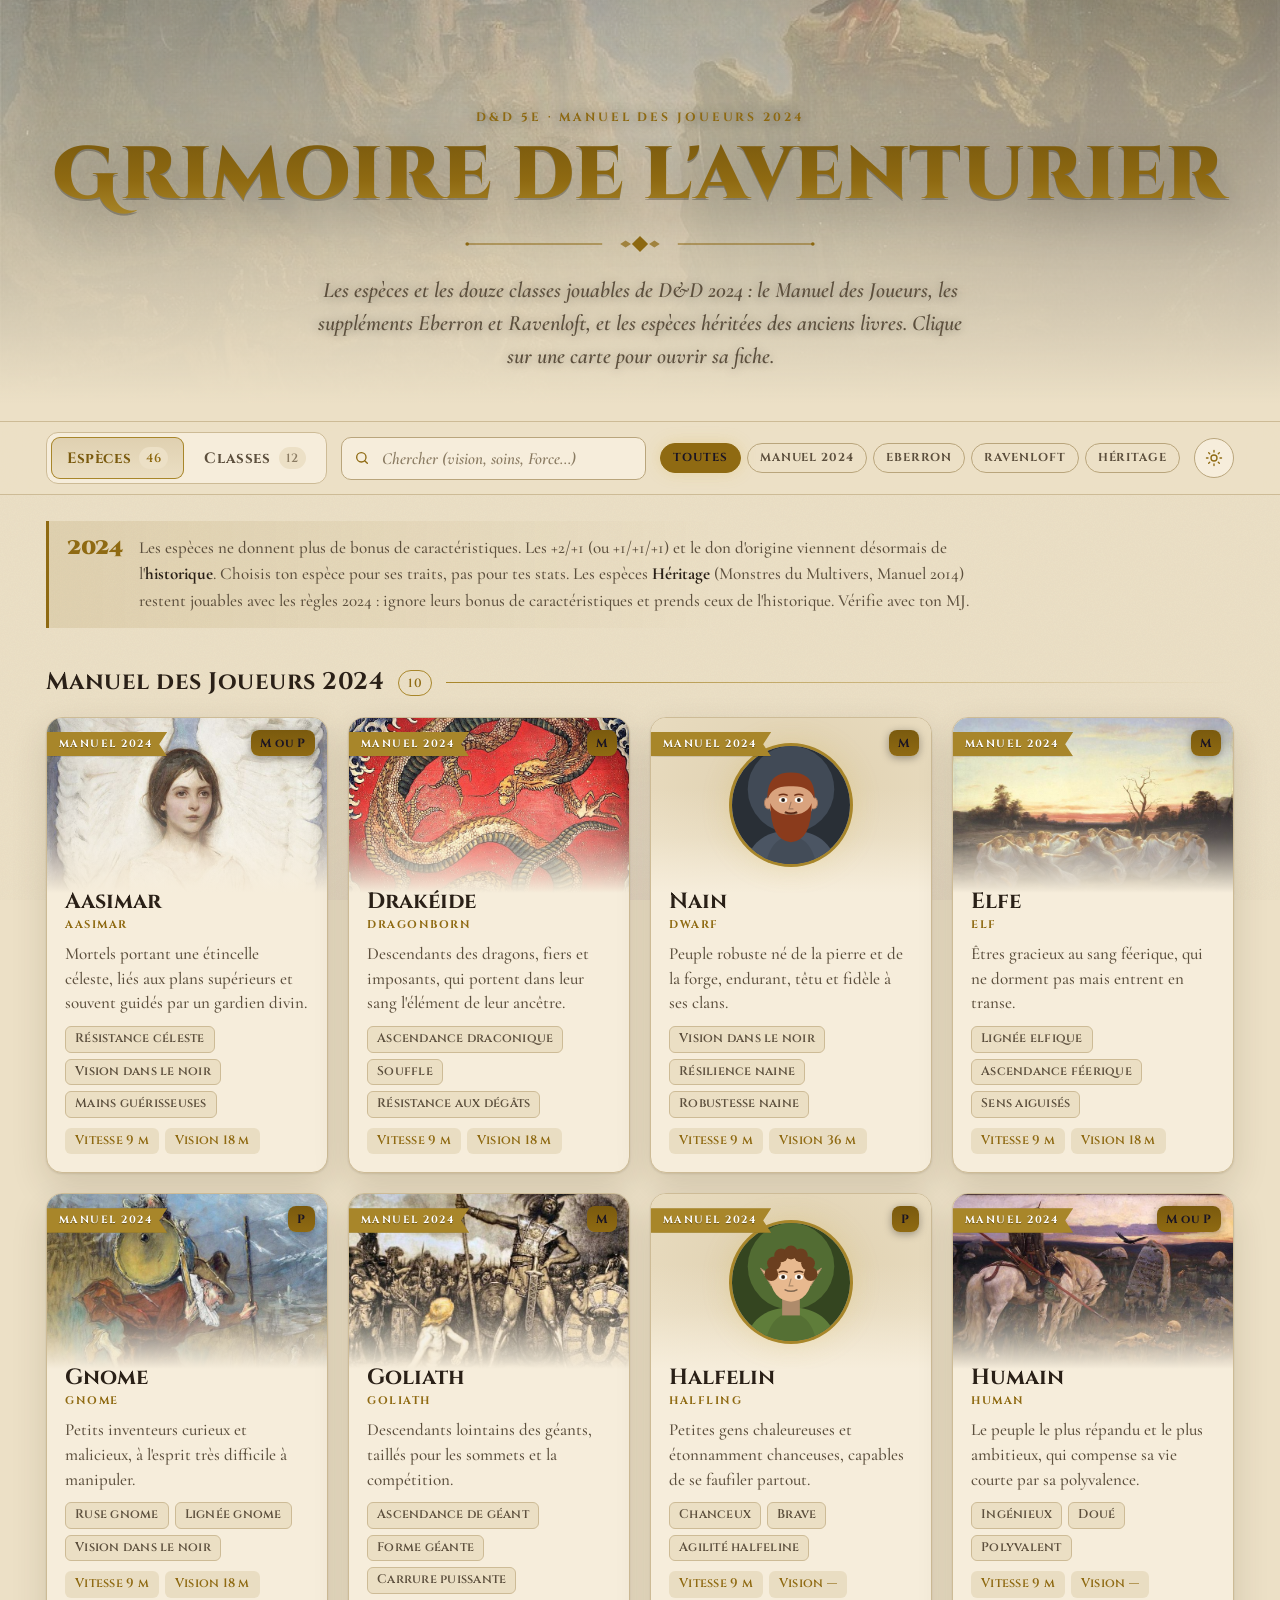
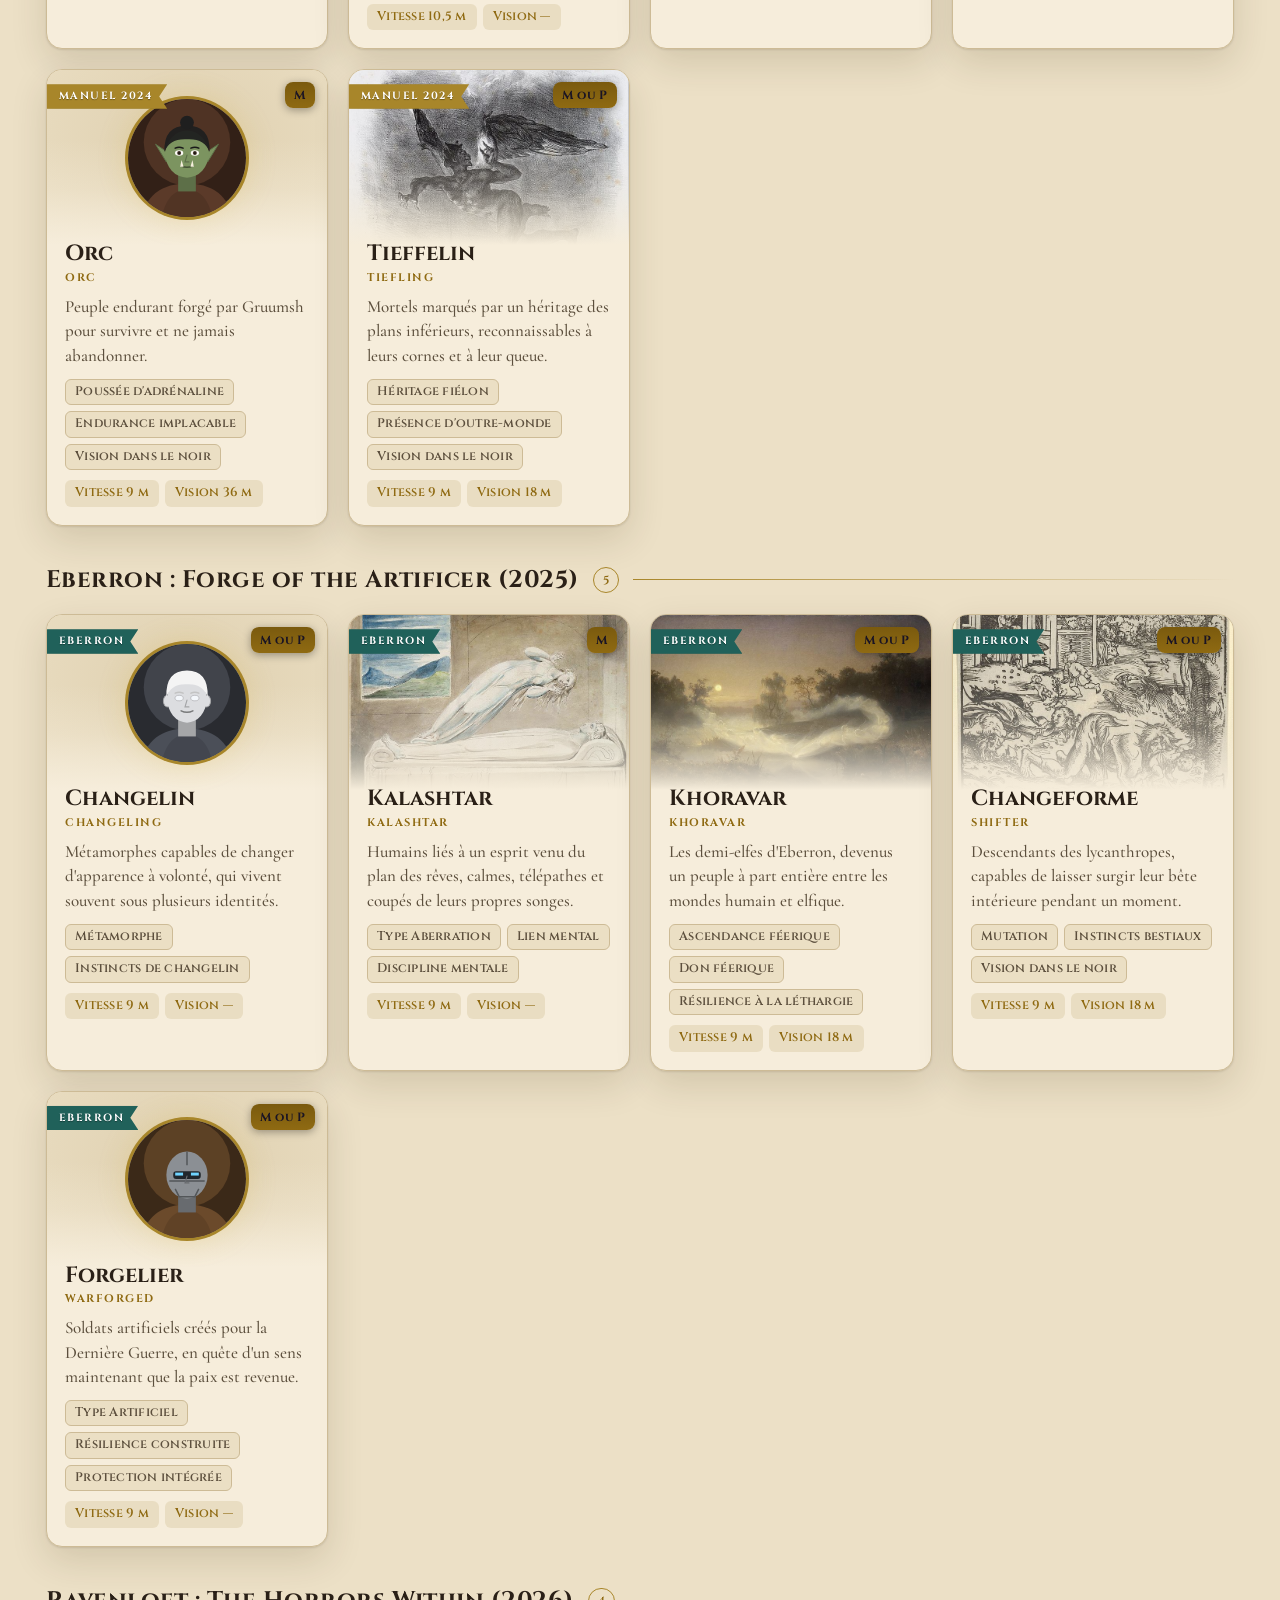
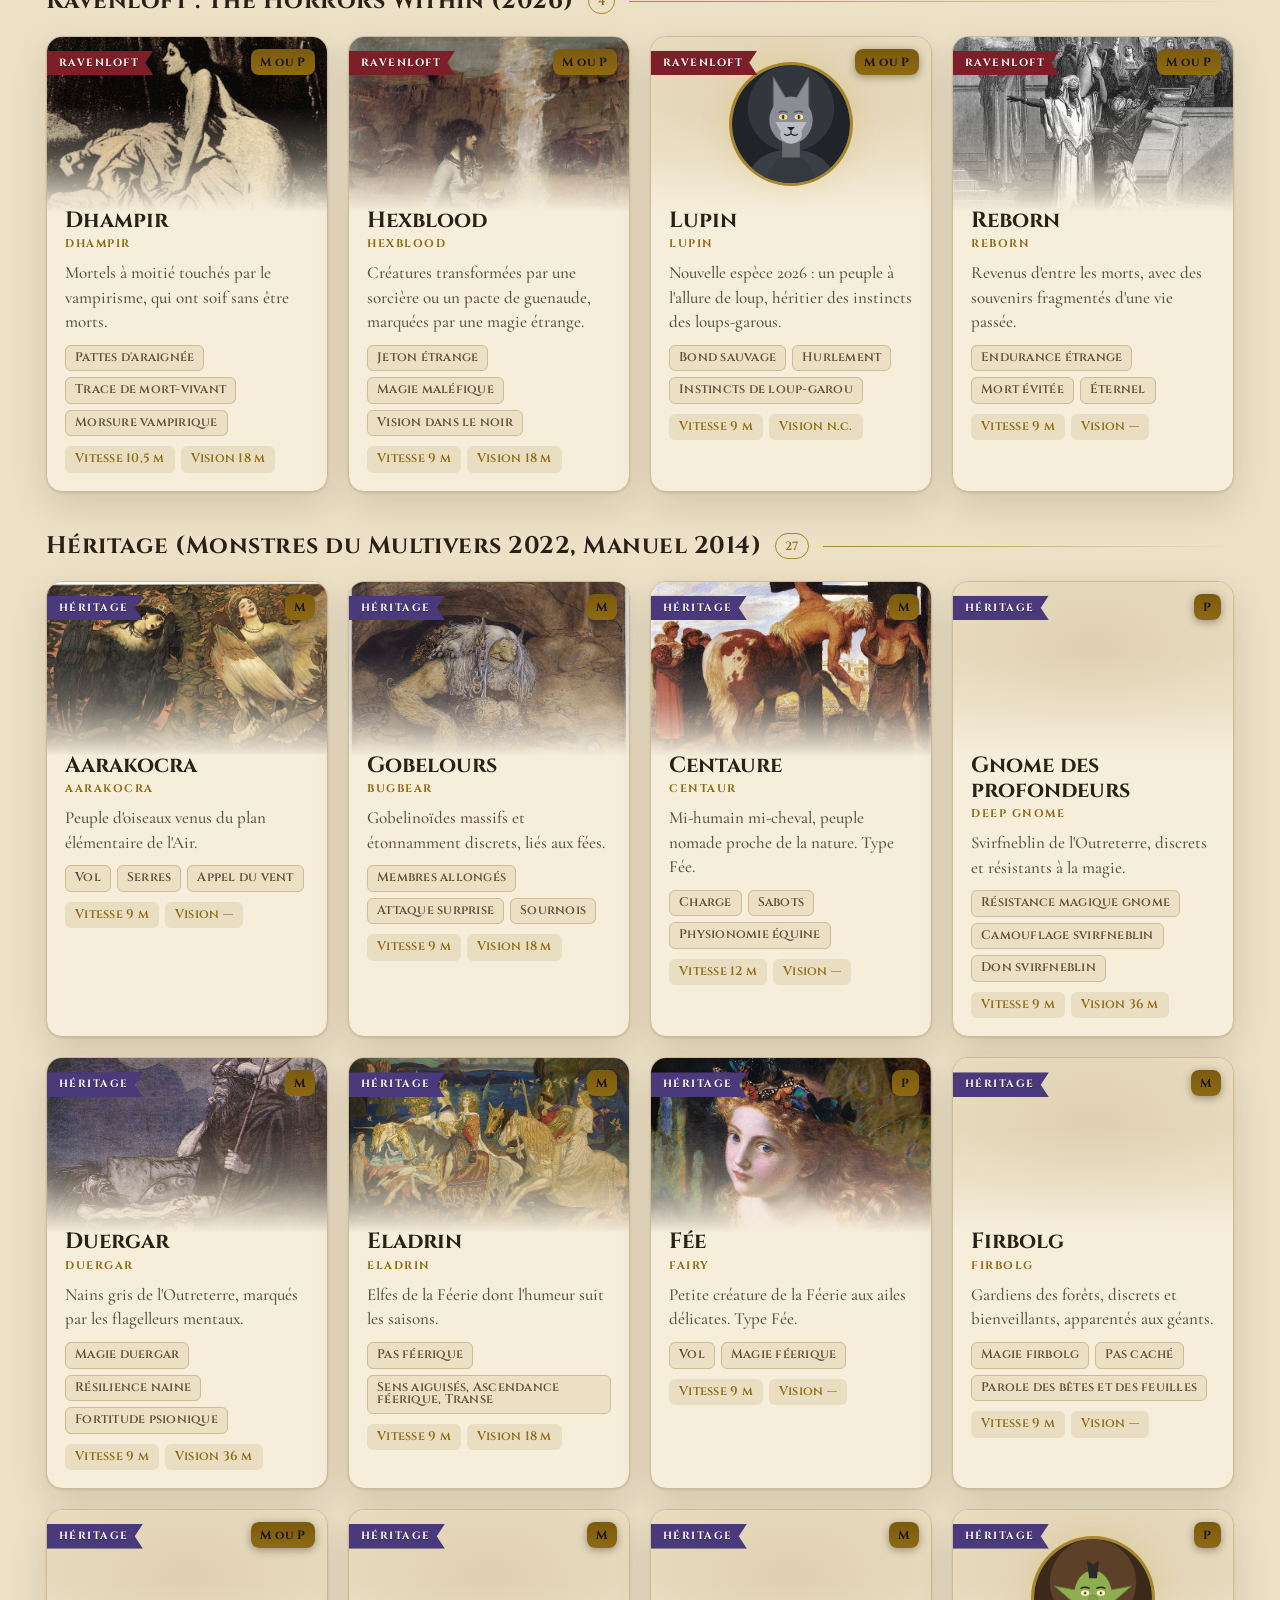
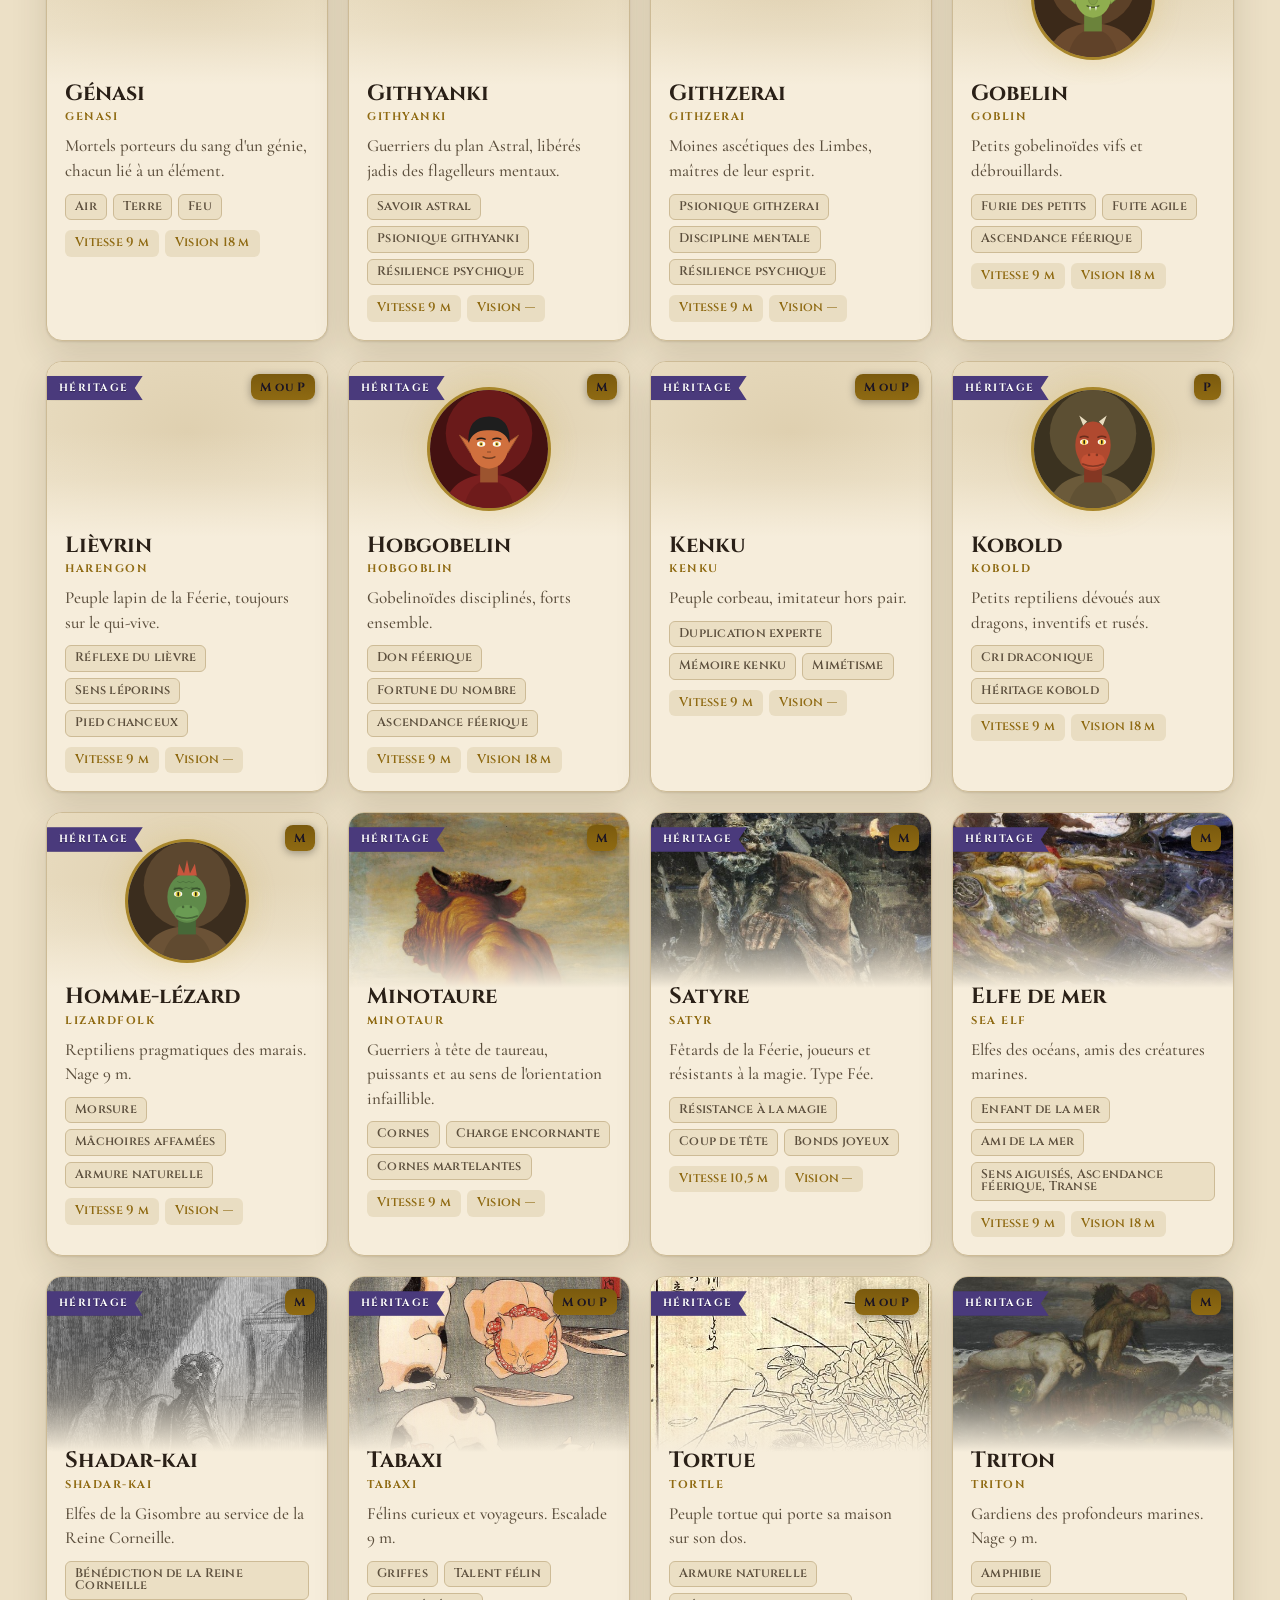
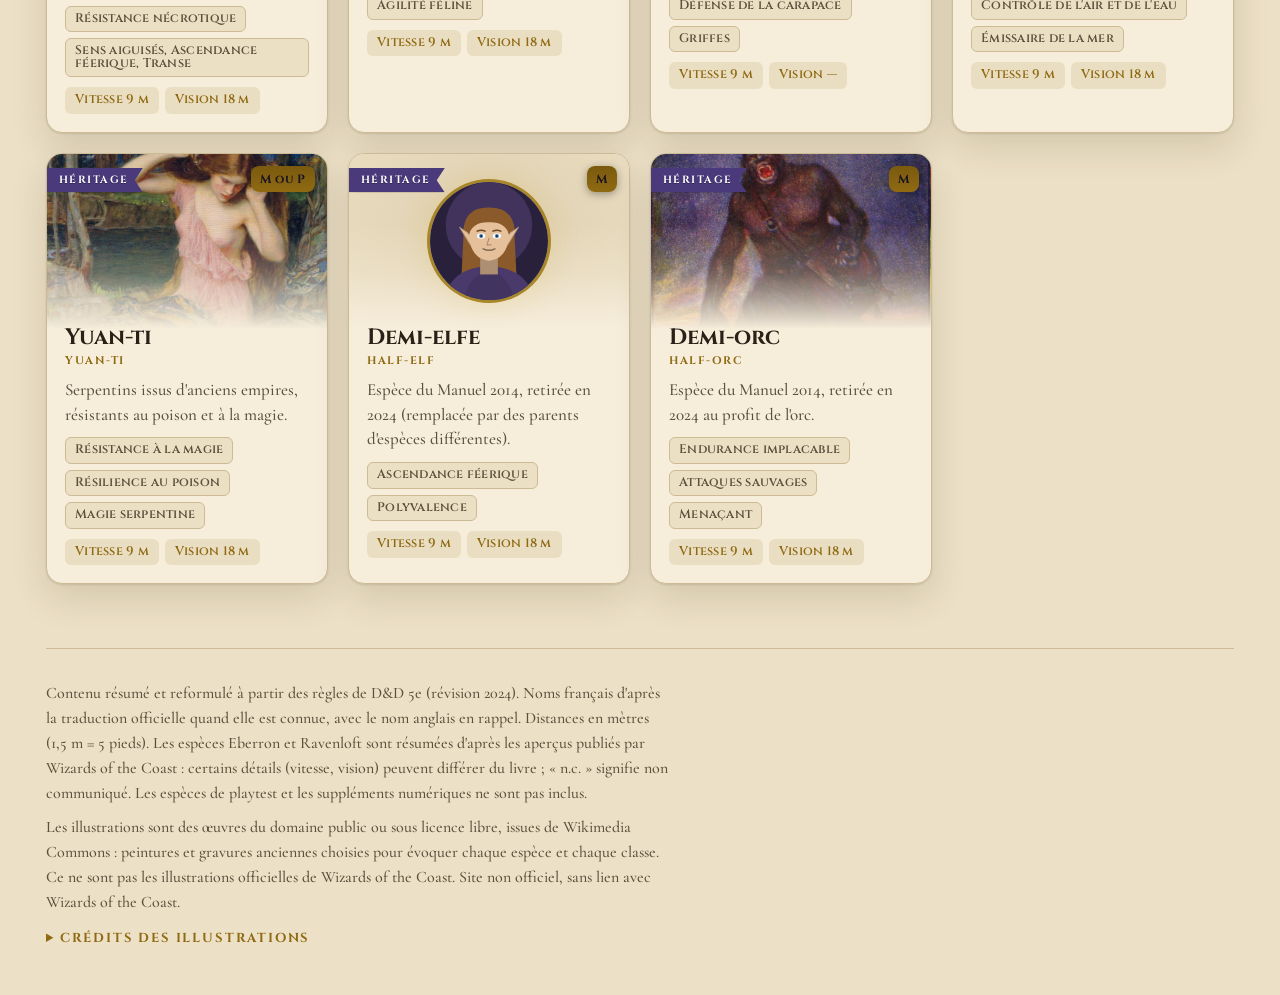
==== commit 7f228db5: "Refonte graphique fantasy et illustrations Nouveau design (Cinzel / Cormorant, thème sombre et parch" ====
--- a/docs/index.html
+++ b/docs/index.html
@@ -1,132 +1,228 @@
-<!doctype html><html><head><meta charset=utf8><meta name=viewport content="width=device-width,initial-scale=1,viewport-fit=cover"><style>:root{color-scheme:light;box-sizing:border-box;padding-top:env(safe-area-inset-top,0px);padding-bottom:env(safe-area-inset-bottom,0px)}html{scroll-padding-top:env(safe-area-inset-top,0px)}body{margin:0;padding:0;font:14px -apple-system,BlinkMacSystemFont,sans-serif;background:#faf9f5;color:#141413}img{max-width:100%}[hidden]:not([hidden=until-found i]){display:none!important}</style></head><body>
+<!doctype html>
+<html lang="fr">
+<head>
+<meta charset="utf-8">
+<meta name="viewport" content="width=device-width,initial-scale=1,viewport-fit=cover">
 <title>Grimoire de l'aventurier</title>
+<meta name="description" content="Les espèces et les 12 classes de Donjons & Dragons 5e (règles 2024), en français : traits, capacités, sous-classes et illustrations.">
+<link rel="icon" href="data:image/svg+xml,%3Csvg xmlns='http://www.w3.org/2000/svg' viewBox='0 0 64 64'%3E%3Cpath d='M32 4 58 18v28L32 60 6 46V18z' fill='%23d4af37'/%3E%3Cpath d='M32 4v56M6 18l26 14 26-14M6 46l26-14 26 14' stroke='%231a1424' stroke-width='3' fill='none'/%3E%3C/svg%3E">
 <link rel="preconnect" href="https://fonts.googleapis.com">
 <link rel="preconnect" href="https://fonts.gstatic.com" crossorigin>
-<link rel="stylesheet" href="https://fonts.googleapis.com/css2?family=Alegreya+SC:wght@500;700;800&family=Alegreya+Sans:ital,wght@0,400;0,500;0,700;1,400&family=IBM+Plex+Mono:wght@500&display=swap">
+<link rel="stylesheet" href="https://fonts.googleapis.com/css2?family=Cinzel:wght@500;700;900&family=Cinzel+Decorative:wght@700;900&family=Cormorant+Garamond:ital,wght@0,500;0,600;0,700;1,500;1,600&display=swap">
 <style>
 :root{
-  --bg:#eceff1; --surface:#f8f9fa; --surface-2:#e1e6e9; --ink:#1a1f29; --ink-2:#4a5360; --line:#c9d0d6;
-  --accent:#1f6f68; --accent-ink:#ffffff; --accent-soft:#d6e8e5; --gold:#9a6d1c; --gold-soft:#f1e3c4; --blood:#8e2f3a; --blood-soft:#f2dadd;
-  --shadow:0 1px 2px rgba(20,30,40,.06),0 8px 24px rgba(20,30,40,.08);
-  --display:"Alegreya SC",Georgia,"Times New Roman",serif;
-  --body:"Alegreya Sans",system-ui,-apple-system,"Segoe UI",sans-serif;
-  --mono:"IBM Plex Mono",ui-monospace,Menlo,Consolas,monospace;
-}
-@media (prefers-color-scheme:dark){
-  :root:not([data-theme="light"]){
-    --bg:#11141a; --surface:#1a1f28; --surface-2:#242a35; --ink:#e7e5df; --ink-2:#a3a9b3; --line:#323a46;
-    --accent:#5cb8ad; --accent-ink:#0e1a19; --accent-soft:#1d3634; --gold:#d9a94a; --gold-soft:#3a2f1a; --blood:#e08a95; --blood-soft:#3a1f24;
-    --shadow:0 1px 2px rgba(0,0,0,.3),0 10px 30px rgba(0,0,0,.35); color-scheme:dark;
+  --bg:#0f0d14; --bg-2:#161320; --surface:#1c1826; --surface-2:#272031; --surface-3:#322940;
+  --ink:#f1e8d4; --ink-2:#bdb29a; --ink-3:#8d8371;
+  --line:#372e45; --line-2:#4a3f5c;
+  --gold:#d4af37; --gold-2:#f3d98a; --gold-3:#9a7a24; --gold-soft:rgba(212,175,55,.14);
+  --crimson:#b8343f; --crimson-2:#8e262f; --teal:#3f9a8c; --teal-2:#2f766c; --violet:#8a6fc4; --violet-2:#5f4a99;
+  --on-color:#fff;
+  --shadow:0 1px 2px rgba(0,0,0,.45),0 18px 44px rgba(0,0,0,.45);
+  --glow:0 0 0 1px var(--gold-3),0 0 28px rgba(212,175,55,.18),0 26px 56px rgba(0,0,0,.55);
+  --display:"Cinzel",Georgia,"Times New Roman",serif;
+  --fancy:"Cinzel Decorative","Cinzel",Georgia,serif;
+  --body:"Cormorant Garamond",Georgia,"Times New Roman",serif;
+  --radius:16px;
+  --hero-fade:rgba(15,13,20,.35);
+  color-scheme:dark;
+}
+@media (prefers-color-scheme:light){
+  :root:not([data-theme="dark"]){
+    --bg:#ece0c6; --bg-2:#e4d6b8; --surface:#f6eddb; --surface-2:#ebdfc4; --surface-3:#dfd0b0;
+    --ink:#2a2017; --ink-2:#5c4f3d; --ink-3:#8a7b62;
+    --line:#cdbb96; --line-2:#b9a57c;
+    --gold:#8f6a12; --gold-2:#7a5a0e; --gold-3:#a8862a; --gold-soft:rgba(143,106,18,.12);
+    --crimson:#9b2a34; --crimson-2:#7d1f28; --teal:#2b7a6d; --teal-2:#20615a; --violet:#5e4a9c; --violet-2:#4a3a7c;
+    --shadow:0 1px 2px rgba(60,40,10,.12),0 14px 36px rgba(60,40,10,.14);
+    --glow:0 0 0 1px var(--gold-3),0 0 24px rgba(143,106,18,.16),0 22px 48px rgba(60,40,10,.22);
+    --hero-fade:rgba(236,224,198,.25);
+    color-scheme:light;
   }
 }
-:root[data-theme="dark"]{
-  --bg:#11141a; --surface:#1a1f28; --surface-2:#242a35; --ink:#e7e5df; --ink-2:#a3a9b3; --line:#323a46;
-  --accent:#5cb8ad; --accent-ink:#0e1a19; --accent-soft:#1d3634; --gold:#d9a94a; --gold-soft:#3a2f1a; --blood:#e08a95; --blood-soft:#3a1f24;
-  --shadow:0 1px 2px rgba(0,0,0,.3),0 10px 30px rgba(0,0,0,.35); color-scheme:dark;
+:root[data-theme="light"]{
+  --bg:#ece0c6; --bg-2:#e4d6b8; --surface:#f6eddb; --surface-2:#ebdfc4; --surface-3:#dfd0b0;
+  --ink:#2a2017; --ink-2:#5c4f3d; --ink-3:#8a7b62;
+  --line:#cdbb96; --line-2:#b9a57c;
+  --gold:#8f6a12; --gold-2:#7a5a0e; --gold-3:#a8862a; --gold-soft:rgba(143,106,18,.12);
+  --crimson:#9b2a34; --crimson-2:#7d1f28; --teal:#2b7a6d; --teal-2:#20615a; --violet:#5e4a9c; --violet-2:#4a3a7c;
+  --shadow:0 1px 2px rgba(60,40,10,.12),0 14px 36px rgba(60,40,10,.14);
+  --glow:0 0 0 1px var(--gold-3),0 0 24px rgba(143,106,18,.16),0 22px 48px rgba(60,40,10,.22);
+  --hero-fade:rgba(236,224,198,.25);
+  color-scheme:light;
 }
 *{box-sizing:border-box}
+html{scroll-padding-top:90px}
 [hidden]{display:none!important}
-body{background:var(--bg);color:var(--ink);font:17px/1.55 var(--body);padding-inline:16px;padding-block:0 64px}
-.wrap{max-width:1180px;margin:0 auto}
-header.top{padding-block:40px 20px;display:grid;gap:10px}
-.eyebrow{font:500 12px/1 var(--mono);letter-spacing:.14em;text-transform:uppercase;color:var(--gold)}
-h1{font:800 clamp(38px,6vw,64px)/1 var(--display);margin:0;letter-spacing:.01em;text-wrap:balance}
-.lede{max-width:62ch;color:var(--ink-2);margin:0}
-.bar{position:sticky;top:env(safe-area-inset-top,0px);z-index:5;background:var(--bg);padding-block:12px;border-bottom:1px solid var(--line);display:flex;flex-wrap:wrap;gap:12px;align-items:center}
-.tabs{display:flex;background:var(--surface-2);border-radius:999px;padding:4px}
-.tab{font:700 17px/1 var(--display);border:0;background:transparent;color:var(--ink-2);padding:10px 18px;border-radius:999px;cursor:pointer}
-.tab[aria-selected="true"]{background:var(--surface);color:var(--ink);box-shadow:var(--shadow)}
-.tab .n{font:500 12px var(--mono);color:var(--gold);margin-left:6px}
+body{margin:0;background:var(--bg);color:var(--ink);font:500 18px/1.55 var(--body);min-height:100dvh;overflow-x:hidden}
+body::before{content:"";position:fixed;inset:0;z-index:0;pointer-events:none;opacity:.5;
+  background:url("data:image/svg+xml,%3Csvg xmlns='http://www.w3.org/2000/svg' width='220' height='220'%3E%3Cfilter id='n'%3E%3CfeTurbulence type='fractalNoise' baseFrequency='.85' numOctaves='2' stitchTiles='stitch'/%3E%3CfeColorMatrix values='0 0 0 0 .5 0 0 0 0 .45 0 0 0 0 .35 0 0 0 .18 0'/%3E%3C/filter%3E%3Crect width='100%25' height='100%25' filter='url(%23n)'/%3E%3C/svg%3E")}
+body::after{content:"";position:fixed;inset:0;z-index:0;pointer-events:none;
+  background:radial-gradient(1100px 520px at 12% -8%,var(--gold-soft),transparent 62%),radial-gradient(800px 480px at 100% 8%,rgba(184,52,63,.10),transparent 60%),radial-gradient(900px 600px at 50% 120%,rgba(138,111,196,.10),transparent 60%)}
+.wrap{position:relative;z-index:1;max-width:1220px;margin:0 auto;padding-inline:16px}
+a{color:var(--gold);text-decoration:underline;text-underline-offset:3px;text-decoration-thickness:1px}
+:focus-visible{outline:2px solid var(--gold);outline-offset:3px;border-radius:4px}
+
+/* ---------- hero ---------- */
+.hero{position:relative;z-index:1;isolation:isolate;padding-block:clamp(56px,10vw,110px) clamp(28px,5vw,48px);text-align:center;overflow:hidden}
+.hero-art{position:absolute;inset:0;z-index:-1;background:var(--bg-2)}
+.hero-art img{width:100%;height:100%;object-fit:cover;object-position:50% 40%;display:block;opacity:.55;filter:saturate(.85)}
+.hero-art::after{content:"";position:absolute;inset:0;background:linear-gradient(to bottom,var(--hero-fade),var(--bg) 96%),radial-gradient(60% 80% at 50% 30%,transparent,rgba(0,0,0,.25))}
+.eyebrow{font:700 12px/1.2 var(--display);letter-spacing:.24em;text-transform:uppercase;color:var(--gold)}
+.hero .eyebrow{text-shadow:0 1px 12px rgba(0,0,0,.5)}
+h1{font:900 clamp(34px,7vw,74px)/1.05 var(--fancy);margin:14px 0 0;letter-spacing:.01em;text-wrap:balance;
+  background:linear-gradient(180deg,var(--gold-2) 0%,var(--gold) 55%,var(--gold-3) 100%);-webkit-background-clip:text;background-clip:text;color:transparent;
+  filter:drop-shadow(0 2px 0 rgba(0,0,0,.25)) drop-shadow(0 12px 28px rgba(0,0,0,.35))}
+.flourish{display:block;width:min(360px,70vw);height:24px;margin:16px auto 0;color:var(--gold)}
+.flourish.small{width:160px;height:16px;margin:8px 0 0}
+.lede{max-width:66ch;margin:18px auto 0;font:italic 600 clamp(18px,2.2vw,22px)/1.5 var(--body);color:var(--ink-2);text-wrap:pretty}
+.hero .lede{text-shadow:0 1px 10px rgba(0,0,0,.35)}
+
+/* ---------- toolbar ---------- */
+.bar{position:sticky;top:0;z-index:6;background:color-mix(in srgb,var(--bg) 84%,transparent);backdrop-filter:blur(14px);-webkit-backdrop-filter:blur(14px);border-block:1px solid var(--line)}
+.bar-in{display:flex;flex-wrap:wrap;gap:10px 14px;align-items:center;padding-block:10px}
+.tabs{display:flex;gap:4px;background:var(--surface);border:1px solid var(--line);border-radius:12px;padding:4px}
+.tab{font:700 15px/1 var(--display);letter-spacing:.04em;border:0;background:transparent;color:var(--ink-2);padding:10px 16px;border-radius:9px;cursor:pointer;display:inline-flex;align-items:center;gap:8px;transition:background .15s,color .15s}
+.tab:hover{color:var(--ink)}
+.tab[aria-selected="true"]{background:linear-gradient(180deg,var(--surface-3),var(--surface-2));color:var(--gold-2);box-shadow:inset 0 0 0 1px var(--gold-3)}
+.tab .n{font:600 12px var(--display);color:var(--ink-3);background:var(--bg);border-radius:999px;padding:3px 7px}
+.tab[aria-selected="true"] .n{color:var(--gold)}
 .search{flex:1 1 220px;min-width:0;position:relative}
-.search input{width:100%;font:inherit;font-size:16px;padding:10px 14px 10px 38px;border:1px solid var(--line);border-radius:10px;background:var(--surface);color:var(--ink)}
-.search svg{position:absolute;left:12px;top:50%;transform:translateY(-50%);width:16px;height:16px;stroke:var(--ink-2)}
+.search input{width:100%;font:600 17px var(--body);padding:10px 14px 10px 40px;border:1px solid var(--line-2);border-radius:10px;background:var(--surface);color:var(--ink);transition:border-color .15s,box-shadow .15s}
+.search input::placeholder{color:var(--ink-3);font-style:italic}
+.search input:focus{outline:0;border-color:var(--gold-3);box-shadow:0 0 0 3px var(--gold-soft)}
+.search svg{position:absolute;left:13px;top:50%;transform:translateY(-50%);width:16px;height:16px;stroke:var(--gold);fill:none;stroke-width:2;stroke-linecap:round}
 .chips{display:flex;flex-wrap:wrap;gap:6px}
-.chip{font:500 14px var(--body);border:1px solid var(--line);background:transparent;color:var(--ink-2);padding:6px 12px;border-radius:999px;cursor:pointer}
-.chip[aria-pressed="true"]{background:var(--accent);border-color:var(--accent);color:var(--accent-ink)}
-:focus-visible{outline:2px solid var(--accent);outline-offset:2px}
-.note{margin-top:22px;display:grid;grid-template-columns:auto 1fr;gap:14px;align-items:start;background:var(--gold-soft);border-radius:12px;padding:14px 18px;max-width:900px}
-.note b{font-family:var(--display);font-size:18px}
-.note p{margin:0;font-size:15.5px}
-.grid{display:grid;grid-template-columns:repeat(auto-fill,minmax(260px,1fr));gap:16px;margin-top:22px}
-.card{all:unset;box-sizing:border-box;cursor:pointer;background:var(--surface);border:1px solid var(--line);border-radius:14px;padding:18px;display:grid;grid-template-rows:auto 1fr auto auto;gap:10px;transition:transform .15s,border-color .15s}
-.card:hover{transform:translateY(-2px);border-color:var(--accent)}
-.card:focus-visible{outline:2px solid var(--accent);outline-offset:3px}
-.card-h{display:flex;justify-content:space-between;align-items:start;gap:10px}
-.card h3{font:700 25px/1.05 var(--display);margin:0}
-.card .en{font:500 12px var(--mono);color:var(--ink-2);letter-spacing:.04em;margin-top:4px}
-.card p{margin:0;color:var(--ink-2);font-size:15.5px}
+.chip{font:700 11.5px/1 var(--display);letter-spacing:.08em;text-transform:uppercase;border:1px solid var(--line-2);background:transparent;color:var(--ink-2);padding:8px 12px;border-radius:999px;cursor:pointer;transition:all .15s}
+.chip:hover{border-color:var(--gold-3);color:var(--ink)}
+.chip[aria-pressed="true"]{background:var(--gold);border-color:var(--gold);color:#1a1424;box-shadow:0 0 16px rgba(212,175,55,.25)}
+.theme{margin-left:auto;flex:none;width:40px;height:40px;border-radius:50%;border:1px solid var(--line-2);background:var(--surface);color:var(--gold);cursor:pointer;display:grid;place-items:center}
+.theme svg{width:18px;height:18px;fill:none;stroke:currentColor;stroke-width:1.8;stroke-linecap:round;stroke-linejoin:round}
+.theme .sun{display:none}
+:root[data-theme="light"] .theme .sun{display:block}
+:root[data-theme="light"] .theme .moon{display:none}
+@media (prefers-color-scheme:light){:root:not([data-theme="dark"]) .theme .sun{display:block}:root:not([data-theme="dark"]) .theme .moon{display:none}}
+
+/* ---------- notes ---------- */
+.note{margin-top:26px;display:grid;grid-template-columns:auto 1fr;gap:16px;align-items:start;background:linear-gradient(90deg,var(--gold-soft),transparent 70%);border-left:3px solid var(--gold);border-radius:0 12px 12px 0;padding:14px 18px;max-width:960px}
+.note b{font:900 22px/1 var(--fancy);color:var(--gold);padding-top:2px}
+.note p{margin:0;font-size:17px;color:var(--ink-2)}
+.note strong{color:var(--ink);font-weight:700}
+
+/* ---------- groups & grid ---------- */
+.group{margin-top:40px}
+.gh{font:700 clamp(19px,2.4vw,24px)/1.2 var(--display);margin:0;display:flex;align-items:center;gap:14px;color:var(--ink);letter-spacing:.02em}
+.gh::after{content:"";flex:1;height:1px;background:linear-gradient(90deg,var(--gold-3),transparent)}
+.gh span{font:600 12px var(--display);color:var(--gold);border:1px solid var(--gold-3);border-radius:999px;padding:4px 9px}
+.grid{display:grid;grid-template-columns:repeat(auto-fill,minmax(270px,1fr));gap:20px;margin-top:20px}
+main>.grid{margin-top:26px}
+.empty{color:var(--ink-2);padding:60px 0;text-align:center;font-style:italic;font-size:20px}
+
+/* ---------- cards ---------- */
+.card{all:unset;box-sizing:border-box;position:relative;display:flex;flex-direction:column;cursor:pointer;background:var(--surface);border:1px solid var(--line);border-radius:var(--radius);overflow:hidden;box-shadow:var(--shadow);transition:transform .2s ease,box-shadow .2s ease,border-color .2s ease}
+.card:hover,.card:focus-visible{transform:translateY(-4px);border-color:var(--gold-3);box-shadow:var(--glow)}
+.card:focus-visible{outline:0}
+.card .art{position:relative;aspect-ratio:16/10;overflow:hidden;background:radial-gradient(80% 90% at 50% 40%,var(--surface-3),var(--surface-2))}
+.card .art img{width:100%;height:100%;object-fit:cover;object-position:var(--pos,50% 30%);display:block;transition:transform .6s ease;filter:saturate(.96)}
+.card:hover .art img{transform:scale(1.05)}
+.card .art::after{content:"";position:absolute;inset:0;background:linear-gradient(to top,var(--surface) 0%,color-mix(in srgb,var(--surface) 30%,transparent) 32%,transparent 60%);pointer-events:none}
+.card .art.none{display:grid;place-items:center}
+.card .art.none svg{width:118px;height:118px;border-radius:50%;box-shadow:0 0 0 3px var(--gold-3),0 0 30px rgba(212,175,55,.25);position:relative;z-index:1}
+.card .art.none .sig{width:96px;height:96px;border-radius:50%;background:var(--gold-soft);display:grid;place-items:center;color:var(--gold);box-shadow:0 0 0 2px var(--gold-3);position:relative;z-index:1}
+.card .art.none .sig svg{width:54px;height:54px;border-radius:0;box-shadow:none}
+.ribbon{position:absolute;top:14px;left:0;z-index:2;font:700 10.5px/1 var(--display);letter-spacing:.14em;text-transform:uppercase;color:var(--on-color);background:var(--c);padding:7px 14px 7px 12px;clip-path:polygon(0 0,100% 0,calc(100% - 8px) 50%,100% 100%,0 100%);box-shadow:0 4px 12px rgba(0,0,0,.3);text-shadow:0 1px 1px rgba(0,0,0,.35)}
+.badge{position:absolute;top:12px;right:12px;z-index:2;font:700 12px/1 var(--display);letter-spacing:.06em;color:#1a1424;background:linear-gradient(180deg,var(--gold-2),var(--gold));padding:7px 9px;border-radius:8px;box-shadow:0 2px 8px rgba(0,0,0,.35)}
+.badge.die{width:44px;height:44px;padding:0;display:grid;place-items:center;border-radius:0;font-size:13px}
+.d6{clip-path:inset(4% round 6px)}
+.d8{clip-path:polygon(50% 0,100% 50%,50% 100%,0 50%)}
+.d10{clip-path:polygon(50% 0,100% 40%,50% 100%,0 40%)}
+.d12{clip-path:polygon(50% 0,98% 36%,80% 96%,20% 96%,2% 36%)}
+.card .body{padding:2px 18px 18px;display:grid;gap:10px;margin-top:-6px;position:relative;z-index:1}
+.card h3{font:700 22px/1.15 var(--display);margin:0;color:var(--ink)}
+.card .en{font:700 11px var(--display);letter-spacing:.14em;text-transform:uppercase;color:var(--gold);margin-top:3px}
+.card p{margin:0;color:var(--ink-2);font-size:17px;line-height:1.45}
 .meta{display:flex;flex-wrap:wrap;gap:6px}
-.tag{font:500 12px/1 var(--mono);padding:6px 8px;border-radius:6px;background:var(--surface-2);color:var(--ink-2);letter-spacing:.02em}
-.tag.a{background:var(--accent-soft);color:var(--accent)}
-.die{flex:none;width:52px;height:52px;display:grid;place-items:center;background:var(--gold);color:var(--bg);font:500 14px var(--mono)}
-.d6{clip-path:inset(4% round 8px)}
-.d8{clip-path:polygon(50% 0,100% 50%,50% 100%,0 50%)}
-.d10{clip-path:polygon(50% 0,100% 42%,50% 100%,0 42%)}
-.d12{clip-path:polygon(50% 0,98% 36%,80% 96%,20% 96%,2% 36%)}
-.size{flex:none;font:500 12px var(--mono);border:1.5px solid var(--gold);color:var(--gold);border-radius:999px;padding:6px 10px;white-space:nowrap}
-.grow{flex:1;min-width:0}
-.group{margin-top:34px}
-.gh{font:700 22px/1.2 var(--display);margin:0;display:flex;align-items:baseline;gap:10px;padding-bottom:8px;border-bottom:1px solid var(--line)}
-.gh span{font:500 12px var(--mono);color:var(--gold)}
-.group .grid{margin-top:16px}
-.sigil{flex:none;width:52px;height:52px;border-radius:12px;display:grid;place-items:center;background:var(--accent-soft);color:var(--accent)}
-.sigil svg{width:30px;height:30px}
-.sigil.big,.crest.big{width:76px;height:76px}
-.sigil.big svg{width:44px;height:44px}
-.portrait{flex:none;width:64px;height:64px;border-radius:50%;overflow:hidden;box-shadow:0 0 0 2px var(--c)}
-.portrait svg{width:100%;height:100%;display:block}
-.portrait.big{width:132px;height:132px;box-shadow:0 0 0 3px var(--c)}
-.imglink{display:inline-flex;gap:6px;align-items:center;font-size:14.5px;color:var(--accent);text-decoration:underline;text-underline-offset:3px}
-.crest{flex:none;width:52px;height:52px;display:grid;place-items:center;font:800 22px/1 var(--display);color:var(--c);background:var(--cs);clip-path:polygon(50% 0,100% 25%,100% 75%,50% 100%,0 75%,0 25%)}
-.crest.big{font-size:32px}
-.s-phb{--c:var(--accent);--cs:var(--accent-soft)}
-.s-eberron{--c:var(--gold);--cs:var(--gold-soft)}
-.s-ravenloft{--c:var(--blood);--cs:var(--blood-soft)}
-.s-legacy{--c:var(--ink-2);--cs:var(--surface-2)}
-.card-h{align-items:center}
-.empty{color:var(--ink-2);padding:40px 0}
-dialog{border:0;padding:0;background:var(--surface);color:var(--ink);border-radius:18px;width:min(820px,calc(100vw - 32px));max-height:calc(100dvh - 40px);box-shadow:0 30px 80px rgba(0,0,0,.35)}
-dialog::backdrop{background:rgba(10,14,20,.55)}
-.dlg{padding:28px clamp(18px,4vw,36px) 32px;display:grid;gap:22px}
-.dlg-h{display:flex;gap:16px;align-items:start;justify-content:space-between}
-.dlg-h h2{font:800 clamp(30px,5vw,42px)/1 var(--display);margin:4px 0 6px}
-.close{flex:none;border:1px solid var(--line);background:var(--surface-2);color:var(--ink);width:40px;height:40px;border-radius:50%;font-size:22px;line-height:1;cursor:pointer}
-.stats{display:grid;grid-template-columns:repeat(auto-fill,minmax(200px,1fr));gap:0;background:var(--surface);border:1px solid var(--line);border-radius:12px;overflow:hidden}
-.stat{background:var(--surface);padding:12px 14px;box-shadow:0 0 0 .5px var(--line)}
-.stat dt{font:500 11px var(--mono);text-transform:uppercase;letter-spacing:.12em;color:var(--ink-2)}
-.stat dd{margin:4px 0 0;font-weight:500;font-size:15.5px}
-.dlg h4{font:700 20px var(--display);margin:0 0 10px;color:var(--accent)}
-.feat{list-style:none;margin:0;padding:0;display:grid;gap:10px}
-.feat li{display:grid;grid-template-columns:52px 1fr;gap:12px;align-items:baseline}
-.lv{font:500 12px var(--mono);color:var(--gold);text-align:right;white-space:nowrap}
-.feat b{font-weight:700}
+.tag{font:600 12.5px/1 var(--display);padding:6px 9px;border-radius:6px;background:var(--surface-2);color:var(--ink-2);letter-spacing:.02em;border:1px solid var(--line)}
+.tag.a{background:var(--gold-soft);color:var(--gold);border-color:transparent}
+.s-phb{--c:var(--gold-3)} .s-eberron{--c:var(--teal-2)} .s-ravenloft{--c:var(--crimson-2)} .s-legacy{--c:var(--violet-2)}
+.t-Martial{--c:var(--crimson-2)} .t-Hybride{--c:var(--teal-2)} .t-Lanceur{--c:var(--violet-2)}
+
+/* ---------- dialog ---------- */
+dialog{border:0;padding:0;background:transparent;color:var(--ink);width:min(980px,calc(100vw - 20px));max-height:calc(100dvh - 24px);overflow:auto;overscroll-behavior:contain;border-radius:20px}
+dialog::backdrop{background:rgba(6,4,10,.72);backdrop-filter:blur(5px)}
+.sheet{position:relative;display:grid;grid-template-columns:minmax(0,340px) minmax(0,1fr);background:var(--surface);border:1px solid var(--gold-3);border-radius:18px;box-shadow:0 0 0 5px var(--bg),0 0 0 6px var(--gold-3),0 40px 120px rgba(0,0,0,.6);overflow:hidden}
+.sheet-art{position:relative;background:var(--surface-2);display:flex;flex-direction:column}
+.sheet-art .pic{position:relative;flex:1 1 auto;min-height:460px;overflow:hidden;background:radial-gradient(80% 90% at 50% 40%,var(--surface-3),var(--surface-2))}
+.sheet-art .pic img{width:100%;height:100%;object-fit:cover;object-position:var(--pos,50% 30%);display:block}
+.sheet-art .pic::after{content:"";position:absolute;inset:0;box-shadow:inset 0 0 0 1px rgba(212,175,55,.35),inset 0 0 60px rgba(0,0,0,.35);pointer-events:none}
+.sheet-art .pic.none{display:grid;place-items:center}
+.sheet-art .pic.none svg{width:60%;height:auto;aspect-ratio:1;border-radius:50%;box-shadow:0 0 0 4px var(--gold-3),0 0 40px rgba(212,175,55,.25)}
+.sheet-art .pic.none .sig{width:46%;aspect-ratio:1;border-radius:50%;background:var(--gold-soft);display:grid;place-items:center;color:var(--gold);box-shadow:0 0 0 3px var(--gold-3)}
+.sheet-art .pic.none .sig svg{width:56%;border-radius:0;box-shadow:none}
+.credit{flex:none;margin:0;padding:12px 16px 16px;font:italic 500 14px/1.4 var(--body);color:var(--ink-3)}
+.credit a{color:var(--ink-2)}
+.credit b{font-style:normal;font-weight:700;color:var(--ink-2)}
+.sheet-body{padding:30px clamp(18px,4vw,38px) 34px;display:grid;gap:24px;align-content:start;min-width:0}
+.sheet-h{padding-right:44px}
+.sheet-h h2{font:900 clamp(30px,4.5vw,44px)/1.05 var(--fancy);margin:6px 0 0;color:var(--ink);text-wrap:balance}
+.close{position:absolute;top:14px;right:14px;z-index:3;border:1px solid var(--gold-3);background:var(--surface);color:var(--gold);width:40px;height:40px;border-radius:50%;font:400 24px/1 var(--body);cursor:pointer;display:grid;place-items:center;box-shadow:0 4px 14px rgba(0,0,0,.35)}
+.close:hover{background:var(--gold);color:#1a1424}
+.intro{margin:0;font:italic 600 21px/1.45 var(--body);color:var(--ink-2);text-wrap:pretty}
+.intro::first-letter{font:900 2.6em/0.85 var(--fancy);color:var(--gold);float:left;margin:6px 8px 0 0;font-style:normal}
+.stats{display:grid;grid-template-columns:repeat(auto-fill,minmax(170px,1fr));gap:1px;margin:0;padding:1px;border:1px solid var(--line);border-radius:12px;overflow:hidden}
+.stat{background:var(--surface-2);padding:12px 14px;box-shadow:0 0 0 1px var(--line)}
+.stat dt{font:700 10.5px var(--display);text-transform:uppercase;letter-spacing:.16em;color:var(--gold)}
+.stat dd{margin:5px 0 0;font:700 17.5px/1.3 var(--body);color:var(--ink)}
+.sheet h4{font:700 15px var(--display);letter-spacing:.14em;text-transform:uppercase;margin:0 0 12px;color:var(--gold);display:flex;align-items:center;gap:12px}
+.sheet h4::after{content:"";flex:1;height:1px;background:linear-gradient(90deg,var(--gold-3),transparent)}
+.feat{list-style:none;margin:0;padding:0;display:grid;gap:12px}
+.feat li{display:grid;grid-template-columns:56px 1fr;gap:12px;align-items:start}
+.lv{font:700 10.5px/1 var(--display);letter-spacing:.06em;color:var(--gold-2);background:linear-gradient(180deg,var(--surface-3),var(--surface-2));border:1px solid var(--gold-3);border-radius:6px;padding:7px 0;text-align:center;margin-top:3px}
+.feat b{font-weight:700;color:var(--ink);font-size:18.5px}
 .feat span{color:var(--ink-2)}
-.subs{display:grid;grid-template-columns:repeat(auto-fit,minmax(260px,1fr));gap:10px}
-.sub{border:1px solid var(--line);border-radius:10px;padding:12px 14px}
-.sub b{display:block;font-family:var(--display);font-size:17px}
-.sub i{display:block;font:500 11.5px var(--mono);font-style:normal;color:var(--ink-2);margin-bottom:4px}
-.sub p{margin:0;font-size:15px;color:var(--ink-2)}
-.intro{margin:0;max-width:65ch}
+.subs{display:grid;grid-template-columns:repeat(auto-fit,minmax(240px,1fr));gap:12px}
+.sub{border:1px solid var(--line);border-left:3px solid var(--gold);border-radius:10px;padding:12px 14px;background:var(--surface-2)}
+.sub b{display:block;font:700 17px/1.2 var(--display);color:var(--ink)}
+.sub i{display:block;font:700 10.5px var(--display);font-style:normal;letter-spacing:.12em;text-transform:uppercase;color:var(--gold);margin:4px 0 6px}
+.sub p{margin:0;font-size:16.5px;color:var(--ink-2)}
 .pairs{display:flex;flex-wrap:wrap;gap:6px}
-footer{margin-top:48px;color:var(--ink-2);font-size:14px;max-width:70ch}
-@media (max-width:520px){.tab{padding:9px 13px;font-size:16px}.feat li{grid-template-columns:44px 1fr}}
-@media (prefers-reduced-motion:reduce){.card{transition:none}.card:hover{transform:none}}
+@media (max-width:760px){
+  .sheet{grid-template-columns:1fr}
+  .sheet-art .pic{flex:none;min-height:0;aspect-ratio:16/10}
+  .sheet-art .pic img{object-position:var(--pos,50% 25%)}
+  .sheet-body{padding:22px 18px 28px}
+  .close{top:10px;right:10px}
+}
+
+/* ---------- footer ---------- */
+footer{position:relative;z-index:1;margin-top:64px;padding-block:32px 48px;border-top:1px solid var(--line);color:var(--ink-2);font-size:16px}
+footer p{max-width:78ch;margin:0 0 10px}
+details{margin-top:14px}
+summary{cursor:pointer;font:700 13px var(--display);letter-spacing:.14em;text-transform:uppercase;color:var(--gold)}
+.credits{columns:2;column-gap:32px;margin:12px 0 0;padding-left:18px;font-size:15px;line-height:1.5}
+.credits li{break-inside:avoid;margin-bottom:4px}
+@media (max-width:640px){.credits{columns:1}.tab{padding:9px 12px;font-size:14px}.feat li{grid-template-columns:48px 1fr}}
+@media (prefers-reduced-motion:reduce){.card,.card .art img{transition:none}.card:hover{transform:none}.card:hover .art img{transform:none}}
 </style>
-
-<div class="wrap">
-  <header class="top">
+</head>
+<body>
+<header class="hero">
+  <div class="hero-art" aria-hidden="true"><img src="img/hero.jpg" alt=""></div>
+  <div class="wrap hero-in">
     <div class="eyebrow">D&amp;D 5e · Manuel des Joueurs 2024</div>
     <h1>Grimoire de l'aventurier</h1>
-    <p class="lede">Les espèces et les 12 classes jouables de D&amp;D 2024 : le Manuel des Joueurs, les suppléments Eberron (2025) et Ravenloft (2026), et les espèces héritées des anciens livres. Clique sur une carte pour ouvrir sa fiche.</p>
-  </header>
-
-  <div class="bar" role="toolbar">
+    <svg class="flourish" viewBox="0 0 400 24" aria-hidden="true"><path d="M8 12h150M242 12h150" stroke="currentColor" stroke-width="1.2"/><path d="M200 3l9 9-9 9-9-9z" fill="currentColor"/><path d="M178 12l6-4 6 4-6 4zM210 12l6-4 6 4-6 4z" fill="currentColor" opacity=".7"/><circle cx="8" cy="12" r="2" fill="currentColor"/><circle cx="392" cy="12" r="2" fill="currentColor"/></svg>
+    <p class="lede">Les espèces et les douze classes jouables de D&amp;D 2024 : le Manuel des Joueurs, les suppléments Eberron et Ravenloft, et les espèces héritées des anciens livres. Clique sur une carte pour ouvrir sa fiche.</p>
+  </div>
+</header>
+
+<div class="bar" role="toolbar" aria-label="Navigation et filtres">
+  <div class="wrap bar-in">
     <div class="tabs" role="tablist">
       <button class="tab" role="tab" id="tab-especes" aria-selected="true" data-view="especes">Espèces<span class="n" id="n-especes">10</span></button>
       <button class="tab" role="tab" id="tab-classes" aria-selected="false" data-view="classes">Classes<span class="n">12</span></button>
     </div>
-    <label class="search"><svg viewBox="0 0 24 24" fill="none" stroke-width="2" stroke-linecap="round"><circle cx="11" cy="11" r="7"/><path d="m20 20-4-4"/></svg>
-      <input id="q" type="search" placeholder="Chercher (ex. vision, soins, Force…)" aria-label="Chercher"></label>
+    <label class="search"><svg viewBox="0 0 24 24"><circle cx="11" cy="11" r="7"/><path d="m20 20-4-4"/></svg>
+      <input id="q" type="search" placeholder="Chercher (vision, soins, Force…)" aria-label="Chercher"></label>
     <div class="chips" id="chips-src">
       <button class="chip" data-s="all" aria-pressed="true">Toutes</button>
       <button class="chip" data-s="phb" aria-pressed="false">Manuel 2024</button>
@@ -140,8 +236,14 @@
       <button class="chip" data-f="Hybride" aria-pressed="false">Hybrides</button>
       <button class="chip" data-f="Lanceur" aria-pressed="false">Lanceurs de sorts</button>
     </div>
+    <button class="theme" id="theme" type="button" aria-label="Changer de thème" title="Thème clair / sombre">
+      <svg class="moon" viewBox="0 0 24 24"><path d="M21 13A8.5 8.5 0 0 1 11 3a8.5 8.5 0 1 0 10 10z"/></svg>
+      <svg class="sun" viewBox="0 0 24 24"><circle cx="12" cy="12" r="4"/><path d="M12 2v2M12 20v2M2 12h2M20 12h2M4.9 4.9l1.4 1.4M17.7 17.7l1.4 1.4M4.9 19.1l1.4-1.4M17.7 6.3l1.4-1.4"/></svg>
+    </button>
   </div>
-
+</div>
+
+<div class="wrap">
   <div class="note" id="note-especes">
     <b>2024</b>
     <p>Les espèces ne donnent plus de bonus de caractéristiques. Les +2/+1 (ou +1/+1/+1) et le don d'origine viennent désormais de l'<strong>historique</strong>. Choisis ton espèce pour ses traits, pas pour tes stats. Les espèces <strong>Héritage</strong> (Monstres du Multivers, Manuel 2014) restent jouables avec les règles 2024 : ignore leurs bonus de caractéristiques et prends ceux de l'historique. Vérifie avec ton MJ.</p>
@@ -153,10 +255,14 @@
 
   <main id="grid" aria-live="polite"></main>
 
-  <footer>Contenu résumé et reformulé à partir des règles de D&amp;D 5e (révision 2024). Noms français d'après la traduction officielle quand elle est connue, avec le nom anglais en rappel. Distances en mètres (1,5 m = 5 pieds). Les espèces Eberron et Ravenloft sont résumées d'après les aperçus publiés par Wizards of the Coast : certains détails (vitesse, vision) peuvent différer du livre ; « n.c. » signifie non communiqué. Les espèces de playtest (Arcanes Exhumés) et les suppléments numériques (Lorwyn, Astarion's Book of Hungers) ne sont pas inclus. Les portraits et emblèmes sont des dessins originaux faits pour ce site, pas les illustrations officielles ; chaque fiche d'espèce propose un lien vers des illustrations en ligne.</footer>
+  <footer>
+    <p>Contenu résumé et reformulé à partir des règles de D&amp;D 5e (révision 2024). Noms français d'après la traduction officielle quand elle est connue, avec le nom anglais en rappel. Distances en mètres (1,5 m = 5 pieds). Les espèces Eberron et Ravenloft sont résumées d'après les aperçus publiés par Wizards of the Coast : certains détails (vitesse, vision) peuvent différer du livre ; « n.c. » signifie non communiqué. Les espèces de playtest et les suppléments numériques ne sont pas inclus.</p>
+    <p>Les illustrations sont des œuvres du domaine public ou sous licence libre, issues de Wikimedia Commons : peintures et gravures anciennes choisies pour évoquer chaque espèce et chaque classe. Ce ne sont pas les illustrations officielles de Wizards of the Coast. Site non officiel, sans lien avec Wizards of the Coast.</p>
+    <details><summary>Crédits des illustrations</summary><ul class="credits" id="credits"></ul></details>
+  </footer>
 </div>
 
-<dialog id="dlg" aria-labelledby="dlg-title"><div class="dlg" id="dlg-body"></div></dialog>
+<dialog id="dlg" aria-labelledby="dlg-title"><div id="dlg-body"></div></dialog>
 
 <script>
 const ESPECES=[
@@ -494,6 +600,8 @@
  subs:[["Abjurateur","Abjurer","Barrière arcanique, contresorts renforcés."],["Devin","Diviner","Présage : remplace des jets de d20 par des valeurs tirées d'avance."],["Évocateur","Evoker","Sorts de dégâts qui épargnent les alliés."],["Illusionniste","Illusionist","Illusions améliorées et plus réelles."]]}
 ];
 
+const IMAGES={"aasimar": {"f": "img/aasimar.jpg", "t": "Angel", "a": "Abbott Handerson Thayer", "y": "1887", "l": "domaine public", "u": "https://commons.wikimedia.org/wiki/File:Abbott_Handerson_Thayer_-_Angel_-_Smithsonian.jpg", "pos": "50% 12%"}, "drakeide": {"f": "img/drakeide.jpg", "t": "Dragon", "a": "Katsushika Hokusai", "y": "", "l": "domaine public", "u": "https://commons.wikimedia.org/wiki/File:Hokusai_Dragon.jpg"}, "elfe": {"f": "img/elfe.jpg", "t": "Ängsälvor (Elfes des prés)", "a": "Nils Blommér", "y": "1850", "l": "domaine public", "u": "https://commons.wikimedia.org/wiki/File:%C3%84ngs%C3%A4lvor_-_Nils_Blomm%C3%A9r_1850.jpg", "pos": "50% 55%"}, "gnome": {"f": "img/gnome.jpg", "t": "Heinrich Schlitt - Auf der Flucht", "a": "Heinrich Schlitt", "y": "", "l": "domaine public", "u": "https://commons.wikimedia.org/wiki/File:Heinrich_Schlitt_-_Auf_der_Flucht.jpg"}, "goliath": {"f": "img/goliath.jpg", "t": "David et Goliath", "a": "Osmar Schindler", "y": "1888", "l": "domaine public", "u": "https://commons.wikimedia.org/wiki/File:Osmar_Schindler_-_David_und_Goliath.jpg", "pos": "50% 20%"}, "humain": {"f": "img/humain.jpg", "t": "Le Chevalier à la croisée des chemins", "a": "Viktor Vasnetsov", "y": "1882", "l": "domaine public", "u": "https://commons.wikimedia.org/wiki/File:Victor_Vasnetsov_-_Knight_at_the_Crossroads_-_Google_Art_Project.jpg"}, "tieffelin": {"f": "img/tieffelin.jpg", "t": "Méphistophélès dans les airs", "a": "Eugène Delacroix", "y": "1828", "l": "domaine public", "u": "https://commons.wikimedia.org/wiki/File:Eug%C3%A8ne_Delacroix_-_Mephistopheles_in_the_Sky_-_Google_Art_Project.jpg", "pos": "50% 20%"}, "kalashtar": {"f": "img/kalashtar.jpg", "t": "L'Âme planant au-dessus du corps", "a": "William Blake", "y": "1808", "l": "domaine public", "u": "https://commons.wikimedia.org/wiki/File:Illustrations_to_Robert_Blair%27s_The_Grave_,_object_9_The_Soul_Hovering_over_the_Body.jpg"}, "khoravar": {"f": "img/khoravar.jpg", "t": "Älvalek (Danse des elfes)", "a": "August Malmström", "y": "1866", "l": "domaine public", "u": "https://commons.wikimedia.org/wiki/File:August_Malmstr%C3%B6m_-_Dancing_Fairies_-_Google_Art_Project.jpg", "pos": "50% 45%"}, "changeforme": {"f": "img/changeforme.jpg", "t": "Le Loup-garou", "a": "Lucas Cranach l'Ancien", "y": "v. 1512", "l": "CC0", "u": "https://commons.wikimedia.org/wiki/File:The_Werewolf_or_the_Cannibal_MET_DP842190.jpg", "pos": "50% 60%"}, "dhampir": {"f": "img/dhampir.jpg", "t": "The Vampire", "a": "Philip Burne-Jones", "y": "1897", "l": "domaine public", "u": "https://commons.wikimedia.org/wiki/File:Burne-Jones-le-Vampire.jpg", "pos": "50% 20%"}, "hexblood": {"f": "img/hexblood.jpg", "t": "Le Cercle magique", "a": "John William Waterhouse", "y": "1886", "l": "domaine public", "u": "https://commons.wikimedia.org/wiki/File:John_William_Waterhouse_-_Magic_Circle.JPG", "pos": "50% 25%"}, "aarakocra": {"f": "img/aarakocra.jpg", "t": "Sirin et Alkonost", "a": "Viktor Vasnetsov", "y": "1896", "l": "domaine public", "u": "https://commons.wikimedia.org/wiki/File:Vasnetsov_Sirin_Alkonost.jpg", "pos": "50% 20%"}, "gobelours": {"f": "img/gobelours.jpg", "t": "John Bauer - \"Ho, What a Pipsqueak^ Said the Troll\", Bland tomtar och troll, 1912 - NMH 118-1982 - Nationalmuseum", "a": "John Bauer", "y": "", "l": "domaine public", "u": "https://commons.wikimedia.org/wiki/File:John_Bauer_-_%22Ho,_What_a_Pipsqueak%5E_Said_the_Troll%22,_Bland_tomtar_och_troll,_1912_-_NMH_118-1982_-_Nationalmuseum.jpg"}, "centaure": {"f": "img/centaure.jpg", "t": "Le Centaure chez le forgeron", "a": "Arnold Böcklin", "y": "1888", "l": "domaine public", "u": "https://commons.wikimedia.org/wiki/File:Centaur_in_the_Village_Smithy_(B%C3%B6cklin).jpg", "pos": "50% 35%"}, "gnome-des-profondeurs": {"f": "img/gnome-des-profondeurs.jpg", "t": "Heinrich Schlitt - Zwerge und Pilzsammlerin im Wald", "a": "Heinrich Schlitt", "y": "", "l": "domaine public", "u": "https://commons.wikimedia.org/wiki/File:Heinrich_Schlitt_-_Zwerge_und_Pilzsammlerin_im_Wald.jpg"}, "duergar": {"f": "img/duergar.jpg", "t": "Alberich hagen", "a": "Arthur Rackham", "y": "", "l": "domaine public", "u": "https://commons.wikimedia.org/wiki/File:Alberich_hagen.jpg"}, "eladrin": {"f": "img/eladrin.jpg", "t": "Les Cavaliers des Sidhe", "a": "John Duncan", "y": "1911", "l": "domaine public", "u": "https://commons.wikimedia.org/wiki/File:Riders_of_th_Sidhe_(big).jpg", "pos": "50% 40%"}, "fee": {"f": "img/fee.jpg", "t": "Take the Fair Face of Woman", "a": "Sophie Gengembre Anderson", "y": "v. 1869", "l": "domaine public", "u": "https://commons.wikimedia.org/wiki/File:SophieAndersonTakethefairfaceofWomanFXD.jpg", "pos": "50% 20%"}, "firbolg": {"f": "img/firbolg.jpg", "t": "Skogtroll (Troll des forêts)", "a": "Theodor Kittelsen", "y": "1906", "l": "domaine public", "u": "https://commons.wikimedia.org/wiki/File:Theodor_Kittelsen_-_The_Forest_Troll_-_NG.K%26H.B.06912_-_National_Museum_of_Art,_Architecture_and_Design.jpg"}, "genasi": {"f": "img/genasi.jpg", "t": "Stories from the Arabian nights - London 1907 - plate 02", "a": "Edmund Dulac", "y": "1907", "l": "domaine public", "u": "https://commons.wikimedia.org/wiki/File:Stories_from_the_Arabian_nights_-_London_1907_-_plate_02.jpg", "pos": "50% 20%"}, "githyanki": {"f": "img/githyanki.jpg", "t": "Honcho Suikoden Goketsu (BM 1973,0723,0.29 58)", "a": "Utagawa Kuniyoshi", "y": "", "l": "domaine public", "u": "https://commons.wikimedia.org/wiki/File:Honcho_Suikoden_Goketsu_(BM_1973,0723,0.29_58).jpg", "pos": "50% 25%"}, "githzerai": {"f": "img/githzerai.jpg", "t": "Daruma (Bodhidharma)", "a": "Hakuin Ekaku", "y": "", "l": "domaine public", "u": "https://commons.wikimedia.org/wiki/File:Hakuin_Ekaku_-_Bodhidharma_(Daruma).jpg", "pos": "50% 25%"}, "lievrin": {"f": "img/lievrin.jpg", "t": "Le Lapin blanc", "a": "John Tenniel", "y": "1865", "l": "CC0", "u": "https://commons.wikimedia.org/wiki/File:The_White_Rabbit_(Tenniel)_-_The_Nursery_Alice_(1890)_-_BL.jpg", "pos": "50% 20%"}, "kenku": {"f": "img/kenku.jpg", "t": "Tengu", "a": "Katsushika Hokusai", "y": "", "l": "domaine public", "u": "https://commons.wikimedia.org/wiki/File:A_woman_makes_a_cursing_ritual_ceremony.jpg"}, "minotaure": {"f": "img/minotaure.jpg", "t": "Le Minotaure", "a": "George Frederic Watts", "y": "1885", "l": "domaine public", "u": "https://commons.wikimedia.org/wiki/File:George_Frederic_Watts_-_The_Minotaur_-_Google_Art_Project.jpg", "pos": "50% 20%"}, "satyre": {"f": "img/satyre.jpg", "t": "Pan", "a": "Mikhaïl Vroubel", "y": "1899", "l": "domaine public", "u": "https://commons.wikimedia.org/wiki/File:Vrubel_pan.jpg", "pos": "50% 20%"}, "elfe-de-mer": {"f": "img/elfe-de-mer.jpg", "t": "Herbert James Draper, Oil Study for The Sea Maiden", "a": "Herbert James Draper", "y": "", "l": "domaine public", "u": "https://commons.wikimedia.org/wiki/File:Herbert_James_Draper,_Oil_Study_for_The_Sea_Maiden.jpg", "pos": "50% 40%"}, "tabaxi": {"f": "img/tabaxi.jpg", "t": "Chats", "a": "Utagawa Kuniyoshi", "y": "", "l": "domaine public", "u": "https://commons.wikimedia.org/wiki/File:Kuniyoshi_Utagawa,_For_cats_in_different_poses.jpg"}, "tortue": {"f": "img/tortue.jpg", "t": "Kappa", "a": "Toriyama Sekien", "y": "1776", "l": "domaine public", "u": "https://commons.wikimedia.org/wiki/File:Kappa_jap_myth.jpg"}, "triton": {"f": "img/triton.jpg", "t": "Triton et Néréide", "a": "Arnold Böcklin", "y": "1877", "l": "domaine public", "u": "https://commons.wikimedia.org/wiki/File:Arnold_B%C3%B6cklin_Die_Nereide.jpg", "pos": "50% 30%"}, "yuan-ti": {"f": "img/yuan-ti.jpg", "t": "Lamia", "a": "John William Waterhouse", "y": "1905", "l": "domaine public", "u": "https://commons.wikimedia.org/wiki/File:Lamia_Waterhouse.jpg", "pos": "50% 20%"}, "demi-orc": {"f": "img/demi-orc.jpg", "t": "Grendel", "a": "J. R. Skelton", "y": "1908", "l": "domaine public", "u": "https://commons.wikimedia.org/wiki/File:Stories_of_beowulf_grendel.jpg", "pos": "50% 20%"}, "barbare": {"f": "img/barbare.jpg", "t": "Vercingétorix jette ses armes aux pieds de César", "a": "Lionel Royer", "y": "1899", "l": "domaine public", "u": "https://commons.wikimedia.org/wiki/File:Lionel_Royer_-_Vercingetorix_Throwing_down_His_Weapons_at_the_feet_of_Julius_Caesar.jpg", "pos": "50% 30%"}, "barde": {"f": "img/barde.jpg", "t": "The Bard", "a": "John Martin", "y": "1817", "l": "domaine public", "u": "https://commons.wikimedia.org/wiki/File:John_Martin_-_The_Bard_-_Google_Art_Project.jpg", "pos": "50% 35%"}, "druide": {"f": "img/druide.jpg", "t": "Un archidruide en habit de justice", "a": "S. R. Meyrick et C. H. Smith", "y": "1815", "l": "domaine public", "u": "https://commons.wikimedia.org/wiki/File:An_Arch_Druid_in_His_Judicial_Habit.jpg", "pos": "50% 20%"}, "guerrier": {"f": "img/guerrier.jpg", "t": "Le Chevalier, la Mort et le Diable", "a": "Albrecht Dürer", "y": "1513", "l": "CC0", "u": "https://commons.wikimedia.org/wiki/File:Albrecht_D%C3%BCrer,_Knight,_Death_and_Devil,_1513,_NGA_6637.jpg", "pos": "50% 30%"}, "moine": {"f": "img/moine.jpg", "t": "Moines de Shaolin", "a": "Windmemories (photographie)", "y": "", "l": "CC BY-SA 4.0", "u": "https://commons.wikimedia.org/wiki/File:20241103_Shaolin_Martial_Art_Performance_08.jpg", "pos": "50% 40%"}, "rodeur": {"f": "img/rodeur.jpg", "t": "Robin Hood", "a": "N. C. Wyeth", "y": "1917", "l": "domaine public", "u": "https://commons.wikimedia.org/wiki/File:Robin_Hood-Creswick_Wyeth-0007.jpg", "pos": "50% 25%"}, "ensorceleur": {"f": "img/ensorceleur.jpg", "t": "The Sorceress", "a": "John William Waterhouse", "y": "v. 1913", "l": "domaine public", "u": "https://commons.wikimedia.org/wiki/File:Waterhouse,_JW_-_The_Sorceress_(1913).jpg", "pos": "50% 20%"}, "occultiste": {"f": "img/occultiste.jpg", "t": "Faust", "a": "Rembrandt", "y": "v. 1652", "l": "domaine public", "u": "https://commons.wikimedia.org/wiki/File:B270_Rembrandt.jpg"}, "magicien": {"f": "img/magicien.jpg", "t": "L'Ensorcellement de Merlin", "a": "Edward Burne-Jones", "y": "1874", "l": "domaine public", "u": "https://commons.wikimedia.org/wiki/File:Beguiling_of_Merlin.jpg", "pos": "50% 25%"}, "reborn": {"f": "img/reborn.jpg", "t": "La Résurrection de Lazare", "a": "Gustave Doré", "y": "1866", "l": "domaine public", "u": "https://commons.wikimedia.org/wiki/File:Lazarus_and_the_Rich_Man_(89482442).jpg", "pos": "50% 30%"}, "roublard": {"f": "img/roublard.jpg", "t": "Pyle pirate murder", "a": "Howard Pyle", "y": "", "l": "domaine public", "u": "https://commons.wikimedia.org/wiki/File:Pyle_pirate_murder.jpg", "pos": "50% 20%"}, "paladin": {"f": "img/paladin.jpg", "t": "Sir Galahad", "a": "George Frederic Watts", "y": "1862", "l": "domaine public", "u": "https://commons.wikimedia.org/wiki/File:Sir_Galahad_by_Watts,_engraved_by_Peckwell.png", "pos": "50% 20%"}, "shadar-kai": {"f": "img/shadar-kai.jpg", "t": "Le Corbeau", "a": "Gustave Doré", "y": "1884", "l": "domaine public", "u": "https://commons.wikimedia.org/wiki/File:Dore_The_Raven_1884-23.jpg"}, "hero": {"f": "img/hero.jpg", "t": "The Bard", "a": "John Martin", "y": "1817", "l": "domaine public", "u": "https://commons.wikimedia.org/wiki/File:John_Martin_-_The_Bard_-_Google_Art_Project.jpg", "pos": "50% 35%"}};
+
 const grid=document.getElementById('grid'),q=document.getElementById('q'),chips=document.getElementById('chips'),dlg=document.getElementById('dlg'),body=document.getElementById('dlg-body');
 let view='especes',filtre='all';
 const esc=s=>String(s).replace(/[&<>"]/g,c=>({'&':'&amp;','<':'&lt;','>':'&gt;','"':'&quot;'}[c]));
@@ -654,9 +762,18 @@
   return `<svg viewBox="0 0 120 120" role="img" aria-label="Portrait">${o}</svg>`;
 }
 
-const crest=(e,big)=>`<span class="portrait s-${e.src}${big?' big':''}" aria-hidden="true">${portrait(e.id)}</span>`;
 const typeLabel={Martial:"Martiale",Hybride:"Hybride",Lanceur:"Lanceur de sorts"};
 const dots=n=>'●'.repeat(n)+'○'.repeat(3-n);
+const sigSvg=id=>`<span class="sig" aria-hidden="true"><svg viewBox="0 0 24 24" fill="none" stroke="currentColor" stroke-width="1.6" stroke-linecap="round" stroke-linejoin="round"><path d="${ICONS[id]}"/></svg></span>`;
+function art(kind,o,cls){
+  const im=IMAGES[o.id];
+  if(im)return `<div class="${cls}" style="--pos:${im.pos||'50% 30%'}"><img src="${im.f}" alt="" loading="lazy" decoding="async"></div>`;
+  return `<div class="${cls} none">${kind==='e'?portrait(o.id):sigSvg(o.id)}</div>`;
+}
+function creditLine(o){
+  const im=IMAGES[o.id]; if(!im)return `<p class="credit">Portrait original dessiné pour ce site.</p>`;
+  return `<p class="credit"><b>${esc(im.t)}</b>${im.a?', '+esc(im.a):''}${im.y?' ('+esc(im.y)+')':''}. ${esc(im.l)} · <a href="${esc(im.u)}" target="_blank" rel="noopener">Wikimedia Commons</a></p>`;
+}
 
 function texte(o){return norm(JSON.stringify(o))}
 function render(){
@@ -664,47 +781,61 @@
   let html='';
   if(view==='especes'){
     const list=ESPECES.filter(e=>(srcF==='all'||e.src===srcF)&&(!t||texte(e).includes(t)));
-    const card=e=>`<button class="card" data-kind="e" data-id="${e.id}">
-      <div class="card-h">${crest(e)}<div class="grow"><h3>${esc(e.nom)}</h3><div class="en">${esc(e.en)}</div></div><span class="size">${esc(e.taille)}</span></div>
+    const card=e=>`<button class="card s-${e.src}" data-kind="e" data-id="${e.id}">
+      ${art('e',e,'art')}<span class="ribbon">${esc(SRC_SHORT[e.src])}</span><span class="badge" title="Taille">${esc(e.taille)}</span>
+      <div class="body"><div><h3>${esc(e.nom)}</h3><div class="en">${esc(e.en)}</div></div>
       <p>${esc(e.resume)}</p>
       <div class="meta">${e.traits.slice(0,3).map(x=>`<span class="tag">${esc(x[0].replace(/ \(niv\. [\d et]+\)/,''))}</span>`).join('')}</div>
-      <div class="meta"><span class="tag a">Vitesse ${esc(e.vitesse)}</span><span class="tag a">Vision ${e.vision==='?'?'n.c.':esc(e.vision)}</span></div></button>`;
+      <div class="meta"><span class="tag a">Vitesse ${esc(e.vitesse)}</span><span class="tag a">Vision ${e.vision==='?'?'n.c.':e.vision==='—'?'—':esc(e.vision)}</span></div></div></button>`;
     html=Object.keys(SOURCES).map(s=>{const g=list.filter(e=>e.src===s);return g.length?`<section class="group"><h2 class="gh">${esc(SOURCES[s])}<span>${g.length}</span></h2><div class="grid">${g.map(card).join('')}</div></section>`:''}).join('');
   }else{
     const list=CLASSES.filter(c=>(filtre==='all'||c.type===filtre)&&(!t||texte(c).includes(t)));
-    html='<div class="grid">'+list.map(c=>`<button class="card" data-kind="c" data-id="${c.id}">
-      <div class="card-h">${sigil(c.id)}<div class="grow"><h3>${esc(c.nom)}</h3><div class="en">${esc(c.en)}</div></div><span class="die ${c.de}" title="Dé de vie ${c.de}">${c.de}</span></div>
+    html='<div class="grid">'+list.map(c=>`<button class="card t-${c.type}" data-kind="c" data-id="${c.id}">
+      ${art('c',c,'art')}<span class="ribbon">${typeLabel[c.type]}</span><span class="badge die ${c.de}" title="Dé de vie ${c.de}">${c.de}</span>
+      <div class="body"><div><h3>${esc(c.nom)}</h3><div class="en">${esc(c.en)}</div></div>
       <p>${esc(c.resume)}</p>
-      <div class="meta"><span class="tag">${esc(c.carac)}</span><span class="tag">${typeLabel[c.type]}</span></div>
-      <div class="meta"><span class="tag a" title="Complexité">Complexité ${dots(c.complexite)}</span></div></button>`).join('')+'</div>';
+      <div class="meta"><span class="tag">${esc(c.carac)}</span><span class="tag">${esc(c.js)}</span></div>
+      <div class="meta"><span class="tag a" title="Complexité">Complexité ${dots(c.complexite)}</span></div></div></button>`).join('')+'</div>';
     if(!list.length)html='';
   }
   grid.innerHTML=html||`<p class="empty">Aucun résultat pour « ${esc(q.value)} ».</p>`;
 }
 
+const flourish='<svg class="flourish small" viewBox="0 0 160 16" aria-hidden="true"><path d="M0 8h60M100 8h60" stroke="currentColor" stroke-width="1"/><path d="M80 2l6 6-6 6-6-6z" fill="currentColor"/></svg>';
 function openItem(kind,id){
   let h='';
   if(kind==='e'){
     const e=ESPECES.find(x=>x.id===id); if(!e)return;
-    h=`<div class="dlg-h">${crest(e,true)}<div class="grow"><div class="eyebrow">Espèce · ${esc(e.en)} · ${SRC_SHORT[e.src]}</div><h2 id="dlg-title">${esc(e.nom)}</h2></div><button class="close" aria-label="Fermer">×</button></div>
-    <p class="intro">${esc(e.resume)}</p>
-    <dl class="stats"><div class="stat"><dt>Taille</dt><dd>${e.taille==='P'?'Petite':e.taille==='M'?'Moyenne':'Moyenne ou petite'}</dd></div><div class="stat"><dt>Vitesse</dt><dd>${esc(e.vitesse)}</dd></div><div class="stat"><dt>Vision dans le noir</dt><dd>${e.vision==='—'?'Non':e.vision==='?'?'Non précisé':esc(e.vision)}</dd></div><div class="stat"><dt>Type</dt><dd>${esc(e.type||'Humanoïde')}</dd></div><div class="stat"><dt>Source</dt><dd>${esc(SOURCES[e.src])}</dd></div></dl>
-    <section><h4>Traits</h4><ul class="feat">${e.traits.map(x=>{const m=x[0].match(/\(niv\. ([\d et]+)\)/);return `<li><span class="lv">${m?'niv. '+m[1].replace(' et ','/'):'niv. 1'}</span><div><b>${esc(x[0].replace(/ \(niv\. [\d et]+\)/,''))}.</b> <span>${esc(x[1])}</span></div></li>`}).join('')}</ul></section>
-    <p style="margin:0"><a class="imglink" href="https://www.google.com/search?tbm=isch&q=${encodeURIComponent('D&D '+e.en+' art')}" target="_blank" rel="noopener">Voir des illustrations de ${esc(e.nom)} ↗</a></p>
-    <section><h4>Se marie bien avec</h4><div class="pairs">${e.pairs.map(p=>`<span class="tag a">${esc(p)}</span>`).join('')}</div></section>`;
+    h=`<article class="sheet s-${e.src}">
+    <button class="close" aria-label="Fermer">×</button>
+    <div class="sheet-art">${art('e',e,'pic')}${creditLine(e)}</div>
+    <div class="sheet-body">
+      <header class="sheet-h"><div class="eyebrow">Espèce · ${esc(e.en)} · ${esc(SRC_SHORT[e.src])}</div><h2 id="dlg-title">${esc(e.nom)}</h2>${flourish}</header>
+      <p class="intro">${esc(e.resume)}</p>
+      <dl class="stats"><div class="stat"><dt>Taille</dt><dd>${e.taille==='P'?'Petite':e.taille==='M'?'Moyenne':'Moyenne ou petite'}</dd></div><div class="stat"><dt>Vitesse</dt><dd>${esc(e.vitesse)}</dd></div><div class="stat"><dt>Vision dans le noir</dt><dd>${e.vision==='—'?'Non':e.vision==='?'?'Non précisé':esc(e.vision)}</dd></div><div class="stat"><dt>Type</dt><dd>${esc(e.type||'Humanoïde')}</dd></div><div class="stat"><dt>Source</dt><dd>${esc(SOURCES[e.src])}</dd></div></dl>
+      <section><h4>Traits</h4><ul class="feat">${e.traits.map(x=>{const m=x[0].match(/\(niv\. ([\d et]+)\)/);return `<li><span class="lv">${m?'niv. '+m[1].replace(' et ','/'):'niv. 1'}</span><div><b>${esc(x[0].replace(/ \(niv\. [\d et]+\)/,''))}.</b> <span>${esc(x[1])}</span></div></li>`}).join('')}</ul></section>
+      <section><h4>Se marie bien avec</h4><div class="pairs">${e.pairs.map(p=>`<span class="tag a">${esc(p)}</span>`).join('')}</div></section>
+    </div></article>`;
   }else{
     const c=CLASSES.find(x=>x.id===id); if(!c)return;
-    h=`<div class="dlg-h">${sigil(c.id,true)}<div class="grow"><div class="eyebrow">Classe · ${esc(c.en)} · ${typeLabel[c.type]}</div><h2 id="dlg-title">${esc(c.nom)}</h2></div><button class="close" aria-label="Fermer">×</button></div>
-    <p class="intro">${esc(c.resume)}</p>
-    <dl class="stats"><div class="stat"><dt>Dé de vie</dt><dd>${c.de}</dd></div><div class="stat"><dt>Caractéristique clé</dt><dd>${esc(c.carac)}</dd></div><div class="stat"><dt>Jets de sauvegarde</dt><dd>${esc(c.js)}</dd></div><div class="stat"><dt>Armures</dt><dd>${esc(c.armures)}</dd></div><div class="stat"><dt>Armes</dt><dd>${esc(c.armes)}</dd></div><div class="stat"><dt>Complexité</dt><dd>${dots(c.complexite)}</dd></div></dl>
-    <section><h4>Capacités clés</h4><ul class="feat">${c.feats.map(f=>`<li><span class="lv">niv. ${f[0]}</span><div><b>${esc(f[1])}.</b> <span>${esc(f[2])}</span></div></li>`).join('')}</ul></section>
-    <section><h4>Sous-classes (niveau 3)</h4><div class="subs">${c.subs.map(s=>`<div class="sub"><b>${esc(s[0])}</b><i>${esc(s[1])}</i><p>${esc(s[2])}</p></div>`).join('')}</div></section>`;
+    h=`<article class="sheet t-${c.type}">
+    <button class="close" aria-label="Fermer">×</button>
+    <div class="sheet-art">${art('c',c,'pic')}${creditLine(c)}</div>
+    <div class="sheet-body">
+      <header class="sheet-h"><div class="eyebrow">Classe · ${esc(c.en)} · ${typeLabel[c.type]}</div><h2 id="dlg-title">${esc(c.nom)}</h2>${flourish}</header>
+      <p class="intro">${esc(c.resume)}</p>
+      <dl class="stats"><div class="stat"><dt>Dé de vie</dt><dd>${c.de}</dd></div><div class="stat"><dt>Caractéristique clé</dt><dd>${esc(c.carac)}</dd></div><div class="stat"><dt>Jets de sauvegarde</dt><dd>${esc(c.js)}</dd></div><div class="stat"><dt>Armures</dt><dd>${esc(c.armures)}</dd></div><div class="stat"><dt>Armes</dt><dd>${esc(c.armes)}</dd></div><div class="stat"><dt>Complexité</dt><dd>${dots(c.complexite)}</dd></div></dl>
+      <section><h4>Capacités clés</h4><ul class="feat">${c.feats.map(f=>`<li><span class="lv">niv. ${f[0]}</span><div><b>${esc(f[1])}.</b> <span>${esc(f[2])}</span></div></li>`).join('')}</ul></section>
+      <section><h4>Sous-classes (niveau 3)</h4><div class="subs">${c.subs.map(s=>`<div class="sub"><b>${esc(s[0])}</b><i>${esc(s[1])}</i><p>${esc(s[2])}</p></div>`).join('')}</div></section>
+    </div></article>`;
   }
   body.innerHTML=h;
   body.querySelector('.close').onclick=()=>dlg.close();
   if(!dlg.open)dlg.showModal();
-  body.scrollTop=0;dlg.scrollTop=0;
-}
+  dlg.scrollTop=0;
+  history.replaceState(null,'','#'+id);
+}
+dlg.addEventListener('close',()=>{if(location.hash&&location.hash!=='#'+view)history.replaceState(null,'','#'+view)});
 
 function setView(v){
   view=v;
@@ -723,6 +854,20 @@
 grid.addEventListener('click',e=>{const c=e.target.closest('.card');if(c)openItem(c.dataset.kind,c.dataset.id)});
 dlg.addEventListener('click',e=>{if(e.target===dlg)dlg.close()});
 
+// thème
+const root=document.documentElement;
+try{const th=localStorage.getItem('gda-theme');if(th==='light'||th==='dark')root.dataset.theme=th}catch(e){}
+document.getElementById('theme').onclick=()=>{
+  const cur=root.dataset.theme||(matchMedia('(prefers-color-scheme:light)').matches?'light':'dark');
+  const next=cur==='light'?'dark':'light';root.dataset.theme=next;
+  try{localStorage.setItem('gda-theme',next)}catch(e){}
+};
+
+// crédits
+const credits=document.getElementById('credits');
+const all=[...ESPECES.map(e=>[e.nom,e.id]),...CLASSES.map(c=>[c.nom,c.id])].filter(x=>IMAGES[x[1]]).sort((a,b)=>a[0].localeCompare(b[0],'fr'));
+credits.innerHTML=all.map(([nom,id])=>{const im=IMAGES[id];return `<li><b>${esc(nom)}</b> : <a href="${esc(im.u)}" target="_blank" rel="noopener">${esc(im.t)}</a>${im.a?', '+esc(im.a):''}${im.y?' ('+esc(im.y)+')':''}, ${esc(im.l)}.</li>`}).join('')+(IMAGES.hero?`<li><b>Bannière</b> : <a href="${esc(IMAGES.hero.u)}" target="_blank" rel="noopener">${esc(IMAGES.hero.t)}</a>, ${esc(IMAGES.hero.a)}${IMAGES.hero.y?' ('+esc(IMAGES.hero.y)+')':''}, ${esc(IMAGES.hero.l)}.</li>`:'');
+
 let start='especes';
 const hash=location.hash.slice(1);
 try{const s=localStorage.getItem('gda-view');if(s==='classes'||s==='especes')start=s}catch(e){}
@@ -731,5 +876,5 @@
 if(CLASSES.some(c=>c.id===hash)){setView('classes');openItem('c',hash)}
 else if(ESPECES.some(e=>e.id===hash)){setView('especes');openItem('e',hash)}
 </script>
-
-</body></html>+</body>
+</html>
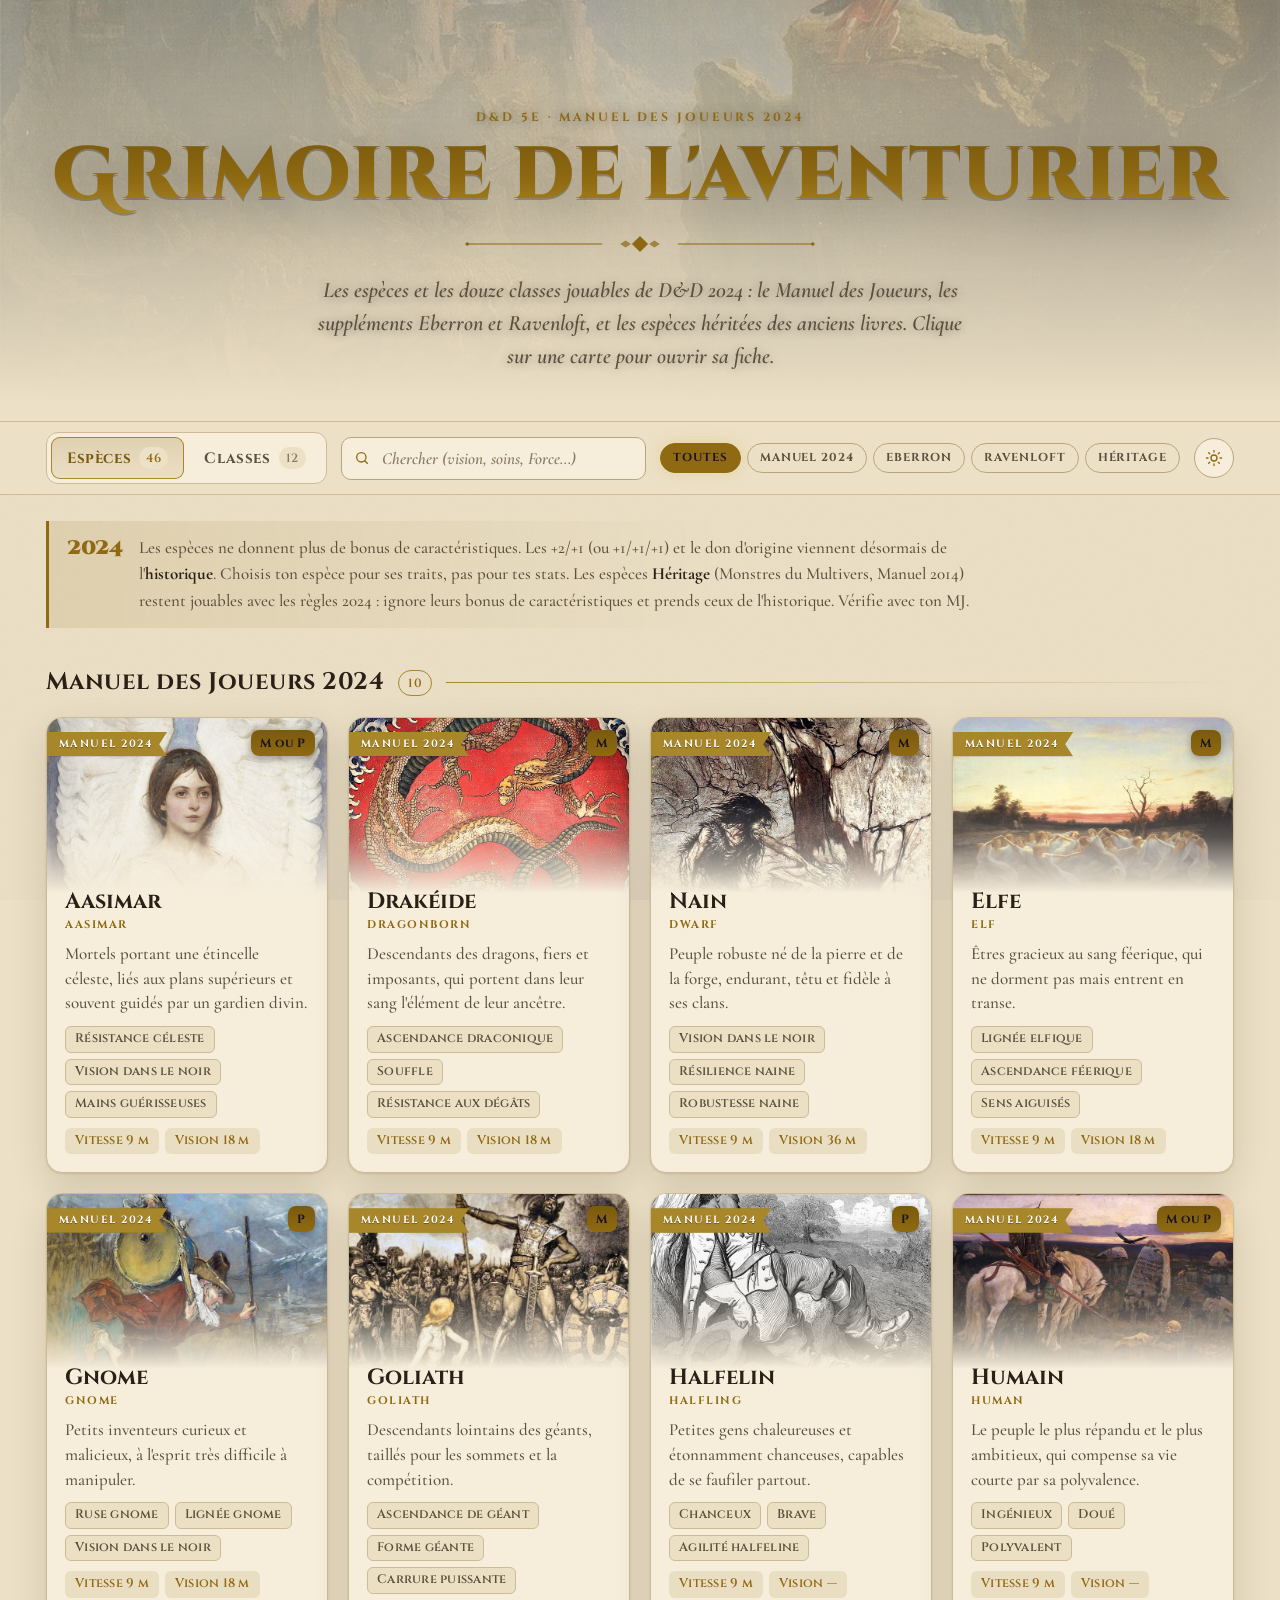
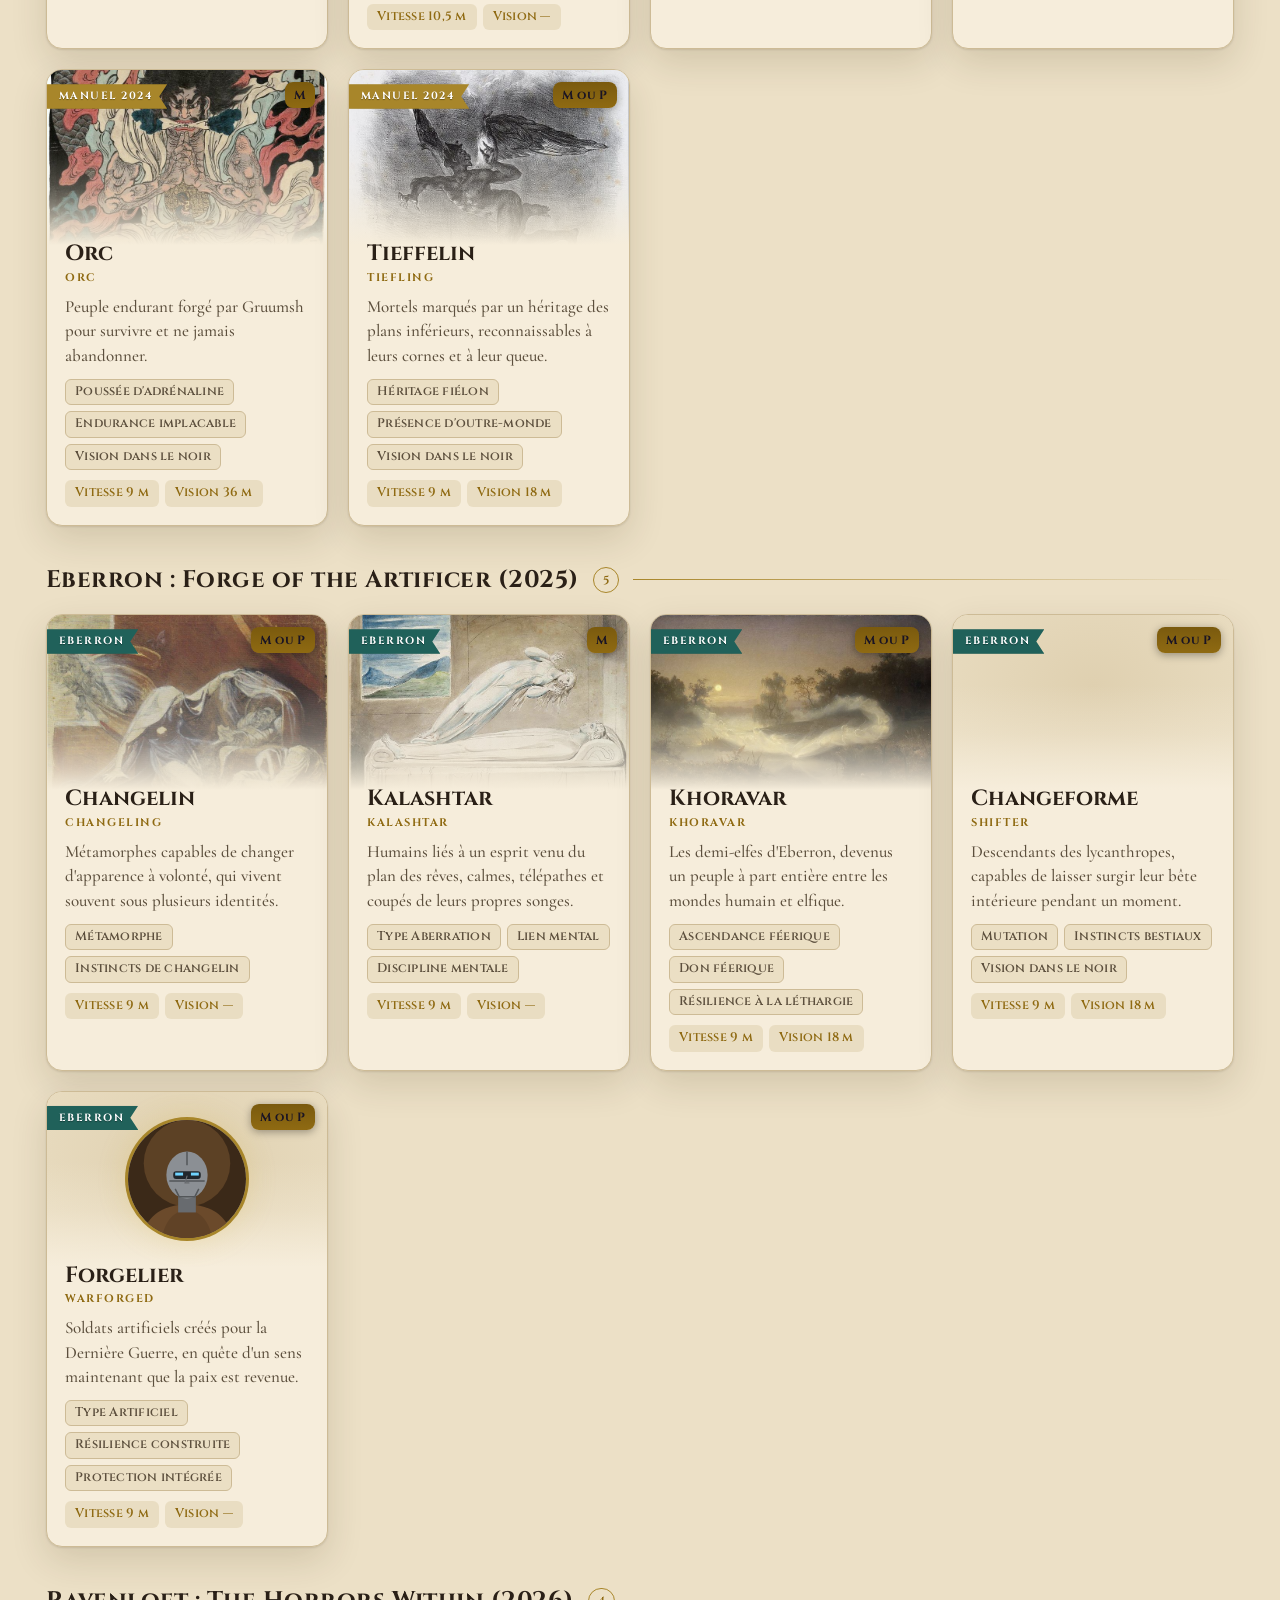
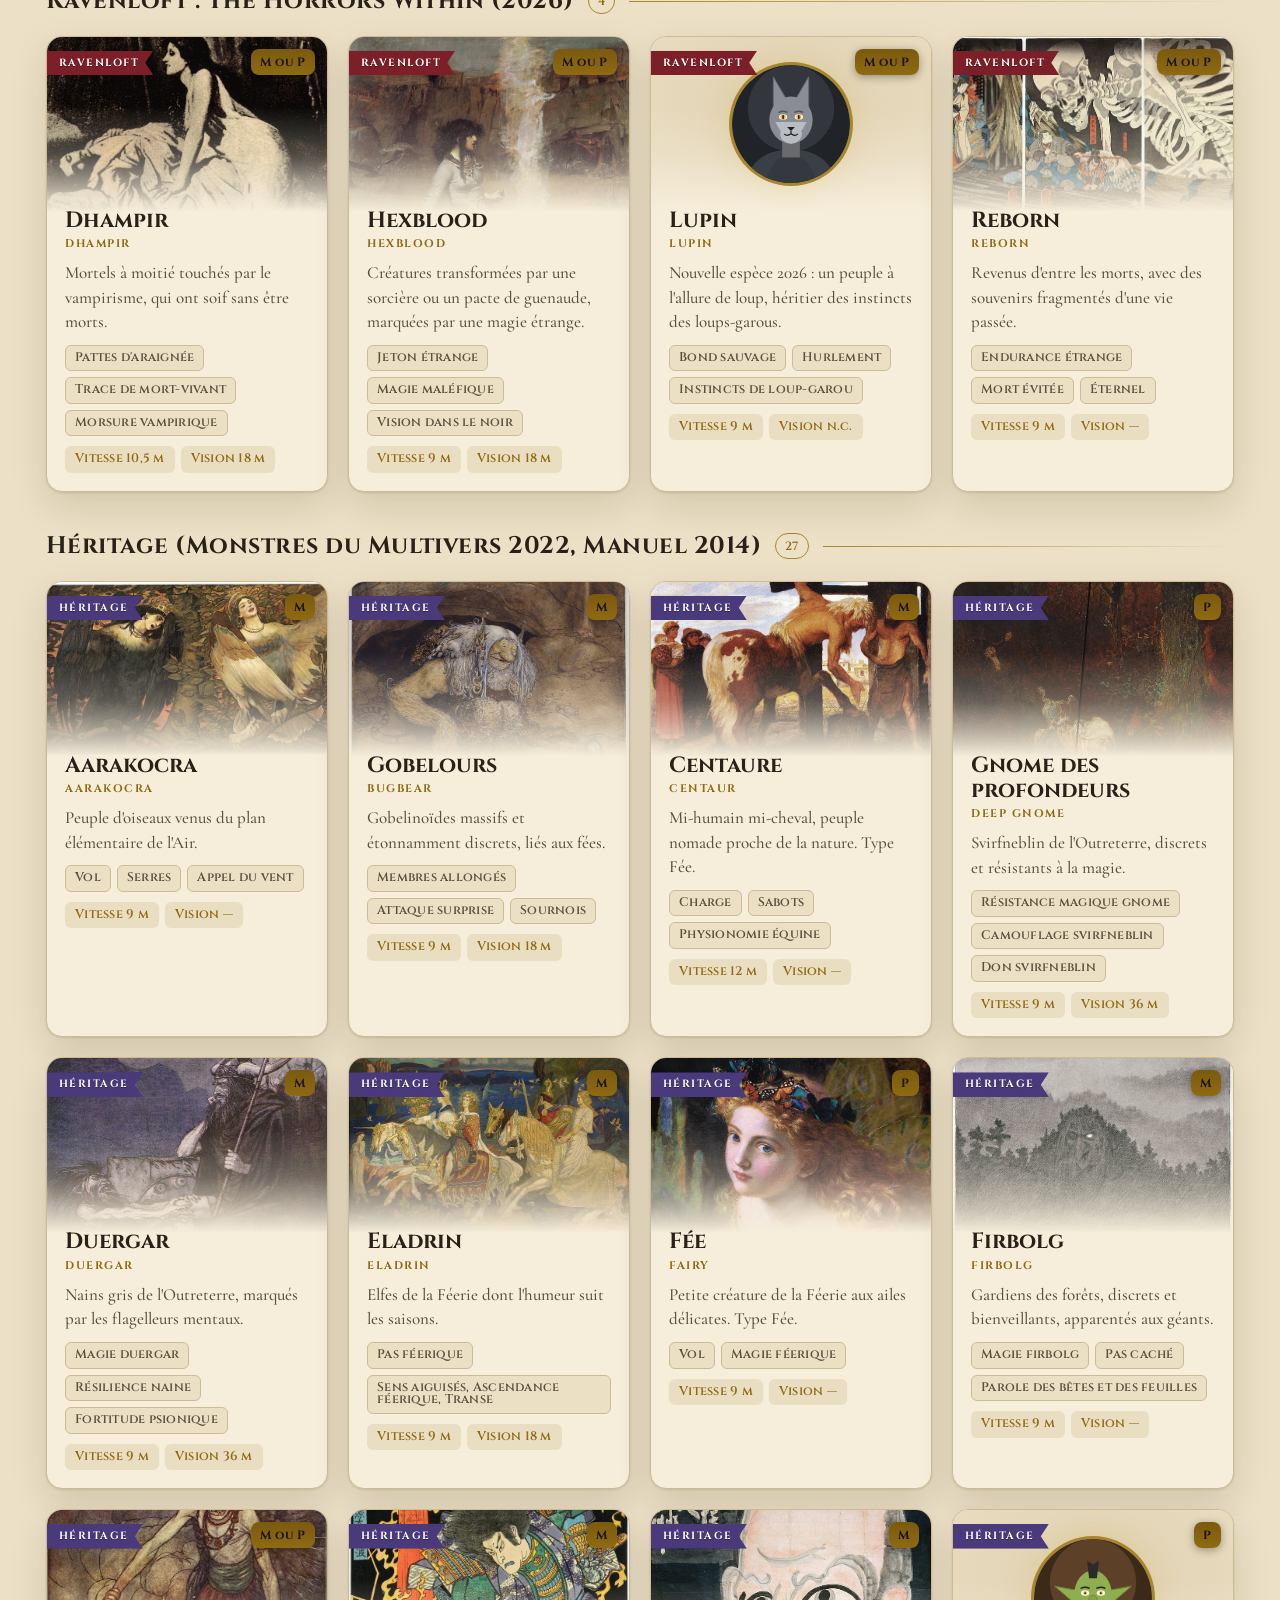
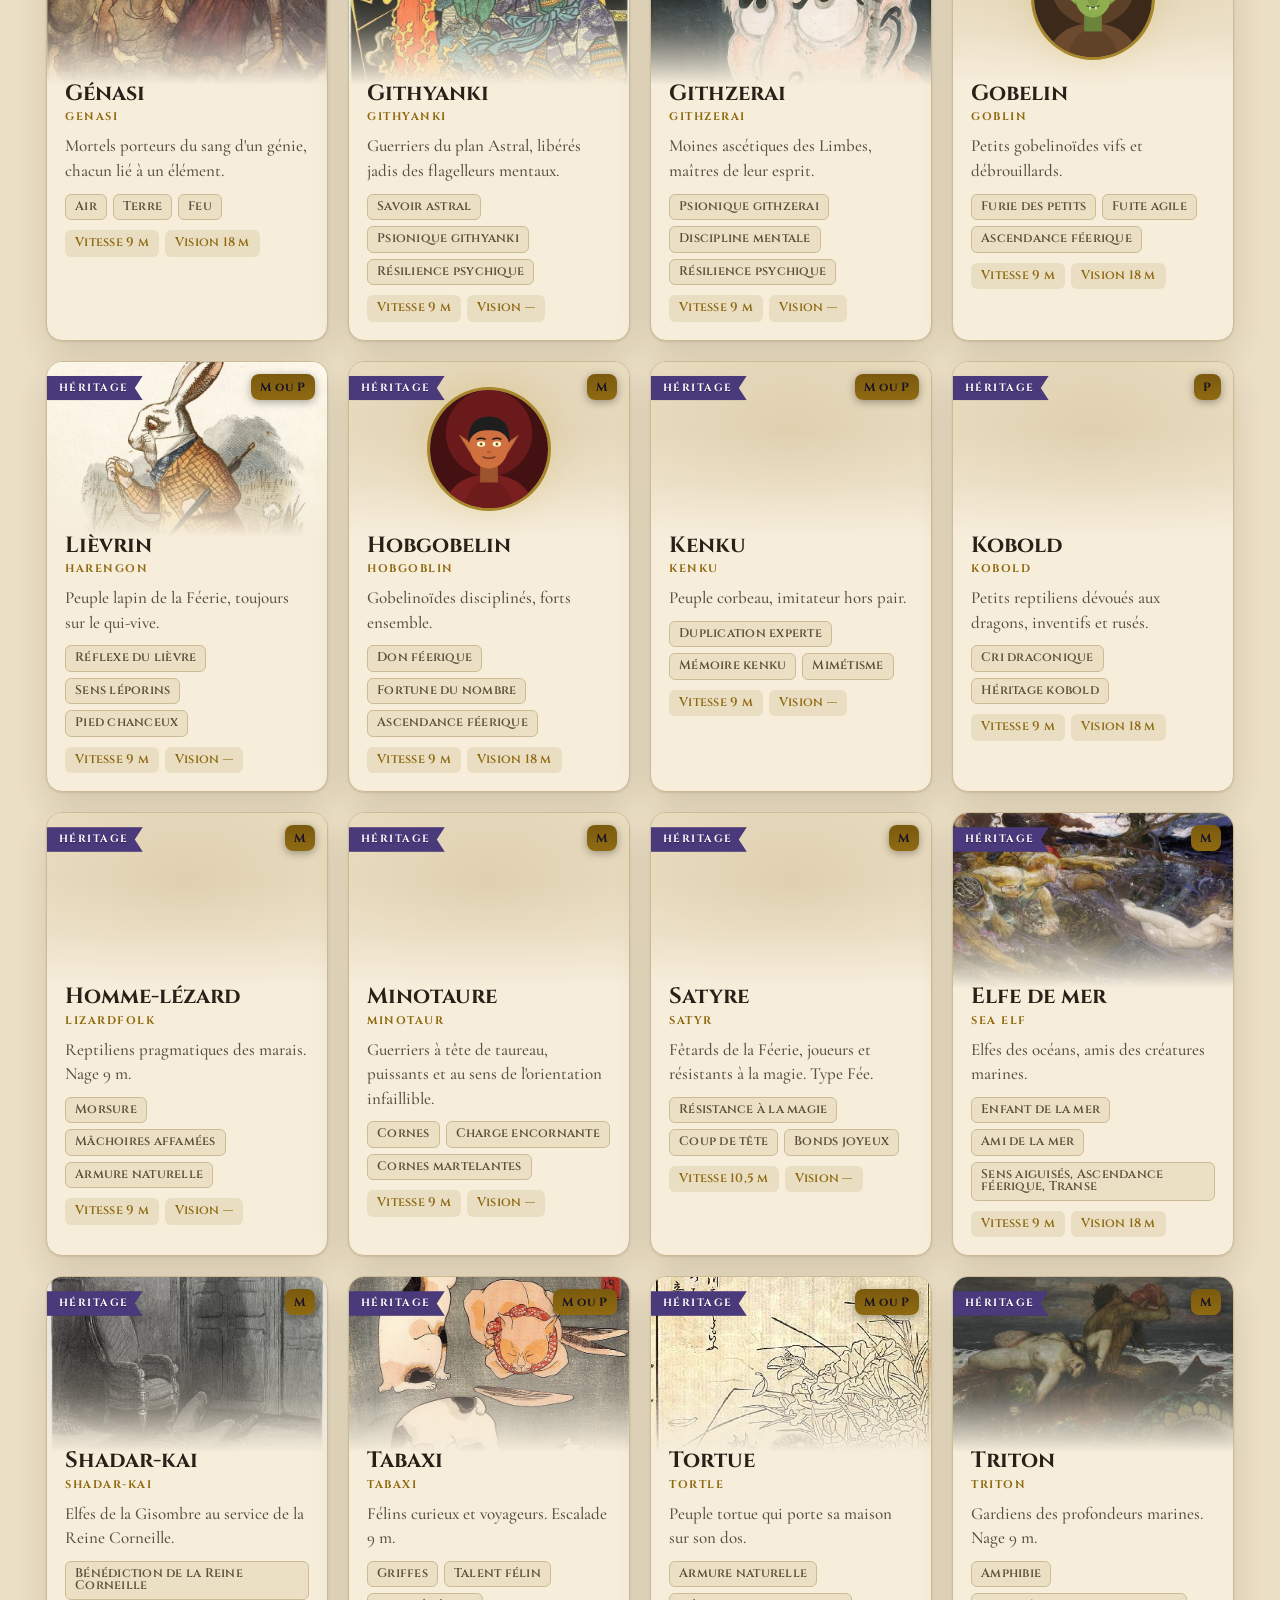
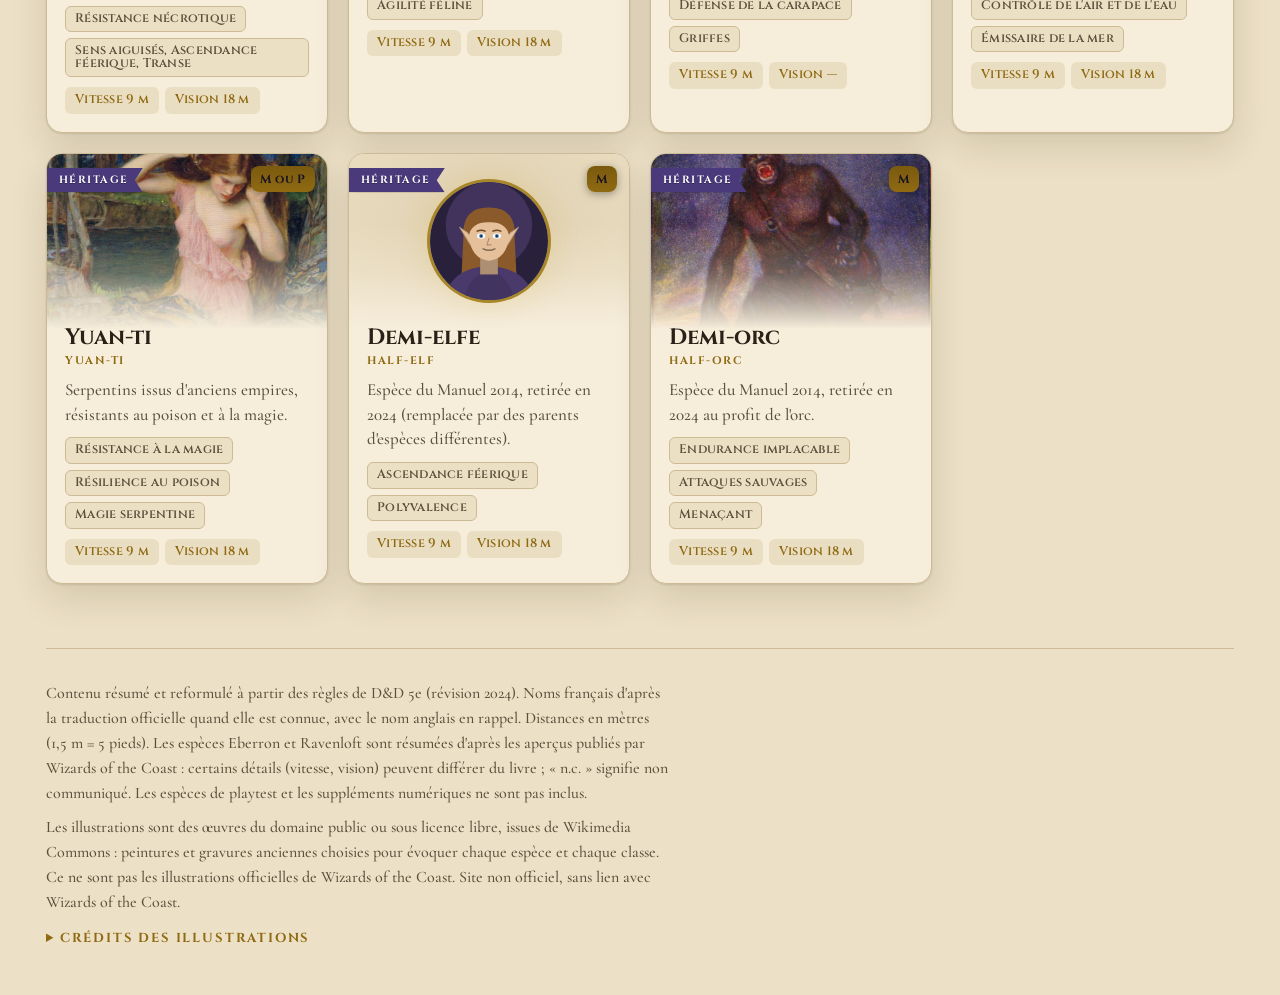
==== commit 5ccb811e: "Fiches : dix illustrations de plus et affichage entier des peintures en format paysage Co-Authored-B" ====
--- a/docs/index.html
+++ b/docs/index.html
@@ -150,10 +150,16 @@
 dialog{border:0;padding:0;background:transparent;color:var(--ink);width:min(980px,calc(100vw - 20px));max-height:calc(100dvh - 24px);overflow:auto;overscroll-behavior:contain;border-radius:20px}
 dialog::backdrop{background:rgba(6,4,10,.72);backdrop-filter:blur(5px)}
 .sheet{position:relative;display:grid;grid-template-columns:minmax(0,340px) minmax(0,1fr);background:var(--surface);border:1px solid var(--gold-3);border-radius:18px;box-shadow:0 0 0 5px var(--bg),0 0 0 6px var(--gold-3),0 40px 120px rgba(0,0,0,.6);overflow:hidden}
-.sheet-art{position:relative;background:var(--surface-2);display:flex;flex-direction:column}
+.sheet-art{position:relative;background:var(--surface-2);display:flex;flex-direction:column;overflow:hidden}
 .sheet-art .pic{position:relative;flex:1 1 auto;min-height:460px;overflow:hidden;background:radial-gradient(80% 90% at 50% 40%,var(--surface-3),var(--surface-2))}
 .sheet-art .pic img{width:100%;height:100%;object-fit:cover;object-position:var(--pos,50% 30%);display:block}
 .sheet-art .pic::after{content:"";position:absolute;inset:0;box-shadow:inset 0 0 0 1px rgba(212,175,55,.35),inset 0 0 60px rgba(0,0,0,.35);pointer-events:none}
+.sheet-art.fit{background:var(--surface-3)}
+.sheet-art.fit::before{content:"";position:absolute;inset:-30px;background:var(--bg-img) center/cover no-repeat;filter:blur(24px) saturate(.7) brightness(.45);z-index:0}
+.sheet-art.fit .pic{flex:none;min-height:0;z-index:1;box-shadow:0 14px 34px rgba(0,0,0,.45)}
+.sheet-art.fit .pic img{height:auto;object-fit:fill}
+.sheet-art.fit .credit{position:relative;z-index:1;color:#cfc7b6;background:linear-gradient(to bottom,rgba(0,0,0,.45),rgba(0,0,0,.15))}
+.sheet-art.fit .credit b,.sheet-art.fit .credit a{color:#efe6d2}
 .sheet-art .pic.none{display:grid;place-items:center}
 .sheet-art .pic.none svg{width:60%;height:auto;aspect-ratio:1;border-radius:50%;box-shadow:0 0 0 4px var(--gold-3),0 0 40px rgba(212,175,55,.25)}
 .sheet-art .pic.none .sig{width:46%;aspect-ratio:1;border-radius:50%;background:var(--gold-soft);display:grid;place-items:center;color:var(--gold);box-shadow:0 0 0 3px var(--gold-3)}
@@ -600,7 +606,7 @@
  subs:[["Abjurateur","Abjurer","Barrière arcanique, contresorts renforcés."],["Devin","Diviner","Présage : remplace des jets de d20 par des valeurs tirées d'avance."],["Évocateur","Evoker","Sorts de dégâts qui épargnent les alliés."],["Illusionniste","Illusionist","Illusions améliorées et plus réelles."]]}
 ];
 
-const IMAGES={"aasimar": {"f": "img/aasimar.jpg", "t": "Angel", "a": "Abbott Handerson Thayer", "y": "1887", "l": "domaine public", "u": "https://commons.wikimedia.org/wiki/File:Abbott_Handerson_Thayer_-_Angel_-_Smithsonian.jpg", "pos": "50% 12%"}, "drakeide": {"f": "img/drakeide.jpg", "t": "Dragon", "a": "Katsushika Hokusai", "y": "", "l": "domaine public", "u": "https://commons.wikimedia.org/wiki/File:Hokusai_Dragon.jpg"}, "elfe": {"f": "img/elfe.jpg", "t": "Ängsälvor (Elfes des prés)", "a": "Nils Blommér", "y": "1850", "l": "domaine public", "u": "https://commons.wikimedia.org/wiki/File:%C3%84ngs%C3%A4lvor_-_Nils_Blomm%C3%A9r_1850.jpg", "pos": "50% 55%"}, "gnome": {"f": "img/gnome.jpg", "t": "Heinrich Schlitt - Auf der Flucht", "a": "Heinrich Schlitt", "y": "", "l": "domaine public", "u": "https://commons.wikimedia.org/wiki/File:Heinrich_Schlitt_-_Auf_der_Flucht.jpg"}, "goliath": {"f": "img/goliath.jpg", "t": "David et Goliath", "a": "Osmar Schindler", "y": "1888", "l": "domaine public", "u": "https://commons.wikimedia.org/wiki/File:Osmar_Schindler_-_David_und_Goliath.jpg", "pos": "50% 20%"}, "humain": {"f": "img/humain.jpg", "t": "Le Chevalier à la croisée des chemins", "a": "Viktor Vasnetsov", "y": "1882", "l": "domaine public", "u": "https://commons.wikimedia.org/wiki/File:Victor_Vasnetsov_-_Knight_at_the_Crossroads_-_Google_Art_Project.jpg"}, "tieffelin": {"f": "img/tieffelin.jpg", "t": "Méphistophélès dans les airs", "a": "Eugène Delacroix", "y": "1828", "l": "domaine public", "u": "https://commons.wikimedia.org/wiki/File:Eug%C3%A8ne_Delacroix_-_Mephistopheles_in_the_Sky_-_Google_Art_Project.jpg", "pos": "50% 20%"}, "kalashtar": {"f": "img/kalashtar.jpg", "t": "L'Âme planant au-dessus du corps", "a": "William Blake", "y": "1808", "l": "domaine public", "u": "https://commons.wikimedia.org/wiki/File:Illustrations_to_Robert_Blair%27s_The_Grave_,_object_9_The_Soul_Hovering_over_the_Body.jpg"}, "khoravar": {"f": "img/khoravar.jpg", "t": "Älvalek (Danse des elfes)", "a": "August Malmström", "y": "1866", "l": "domaine public", "u": "https://commons.wikimedia.org/wiki/File:August_Malmstr%C3%B6m_-_Dancing_Fairies_-_Google_Art_Project.jpg", "pos": "50% 45%"}, "changeforme": {"f": "img/changeforme.jpg", "t": "Le Loup-garou", "a": "Lucas Cranach l'Ancien", "y": "v. 1512", "l": "CC0", "u": "https://commons.wikimedia.org/wiki/File:The_Werewolf_or_the_Cannibal_MET_DP842190.jpg", "pos": "50% 60%"}, "dhampir": {"f": "img/dhampir.jpg", "t": "The Vampire", "a": "Philip Burne-Jones", "y": "1897", "l": "domaine public", "u": "https://commons.wikimedia.org/wiki/File:Burne-Jones-le-Vampire.jpg", "pos": "50% 20%"}, "hexblood": {"f": "img/hexblood.jpg", "t": "Le Cercle magique", "a": "John William Waterhouse", "y": "1886", "l": "domaine public", "u": "https://commons.wikimedia.org/wiki/File:John_William_Waterhouse_-_Magic_Circle.JPG", "pos": "50% 25%"}, "aarakocra": {"f": "img/aarakocra.jpg", "t": "Sirin et Alkonost", "a": "Viktor Vasnetsov", "y": "1896", "l": "domaine public", "u": "https://commons.wikimedia.org/wiki/File:Vasnetsov_Sirin_Alkonost.jpg", "pos": "50% 20%"}, "gobelours": {"f": "img/gobelours.jpg", "t": "John Bauer - \"Ho, What a Pipsqueak^ Said the Troll\", Bland tomtar och troll, 1912 - NMH 118-1982 - Nationalmuseum", "a": "John Bauer", "y": "", "l": "domaine public", "u": "https://commons.wikimedia.org/wiki/File:John_Bauer_-_%22Ho,_What_a_Pipsqueak%5E_Said_the_Troll%22,_Bland_tomtar_och_troll,_1912_-_NMH_118-1982_-_Nationalmuseum.jpg"}, "centaure": {"f": "img/centaure.jpg", "t": "Le Centaure chez le forgeron", "a": "Arnold Böcklin", "y": "1888", "l": "domaine public", "u": "https://commons.wikimedia.org/wiki/File:Centaur_in_the_Village_Smithy_(B%C3%B6cklin).jpg", "pos": "50% 35%"}, "gnome-des-profondeurs": {"f": "img/gnome-des-profondeurs.jpg", "t": "Heinrich Schlitt - Zwerge und Pilzsammlerin im Wald", "a": "Heinrich Schlitt", "y": "", "l": "domaine public", "u": "https://commons.wikimedia.org/wiki/File:Heinrich_Schlitt_-_Zwerge_und_Pilzsammlerin_im_Wald.jpg"}, "duergar": {"f": "img/duergar.jpg", "t": "Alberich hagen", "a": "Arthur Rackham", "y": "", "l": "domaine public", "u": "https://commons.wikimedia.org/wiki/File:Alberich_hagen.jpg"}, "eladrin": {"f": "img/eladrin.jpg", "t": "Les Cavaliers des Sidhe", "a": "John Duncan", "y": "1911", "l": "domaine public", "u": "https://commons.wikimedia.org/wiki/File:Riders_of_th_Sidhe_(big).jpg", "pos": "50% 40%"}, "fee": {"f": "img/fee.jpg", "t": "Take the Fair Face of Woman", "a": "Sophie Gengembre Anderson", "y": "v. 1869", "l": "domaine public", "u": "https://commons.wikimedia.org/wiki/File:SophieAndersonTakethefairfaceofWomanFXD.jpg", "pos": "50% 20%"}, "firbolg": {"f": "img/firbolg.jpg", "t": "Skogtroll (Troll des forêts)", "a": "Theodor Kittelsen", "y": "1906", "l": "domaine public", "u": "https://commons.wikimedia.org/wiki/File:Theodor_Kittelsen_-_The_Forest_Troll_-_NG.K%26H.B.06912_-_National_Museum_of_Art,_Architecture_and_Design.jpg"}, "genasi": {"f": "img/genasi.jpg", "t": "Stories from the Arabian nights - London 1907 - plate 02", "a": "Edmund Dulac", "y": "1907", "l": "domaine public", "u": "https://commons.wikimedia.org/wiki/File:Stories_from_the_Arabian_nights_-_London_1907_-_plate_02.jpg", "pos": "50% 20%"}, "githyanki": {"f": "img/githyanki.jpg", "t": "Honcho Suikoden Goketsu (BM 1973,0723,0.29 58)", "a": "Utagawa Kuniyoshi", "y": "", "l": "domaine public", "u": "https://commons.wikimedia.org/wiki/File:Honcho_Suikoden_Goketsu_(BM_1973,0723,0.29_58).jpg", "pos": "50% 25%"}, "githzerai": {"f": "img/githzerai.jpg", "t": "Daruma (Bodhidharma)", "a": "Hakuin Ekaku", "y": "", "l": "domaine public", "u": "https://commons.wikimedia.org/wiki/File:Hakuin_Ekaku_-_Bodhidharma_(Daruma).jpg", "pos": "50% 25%"}, "lievrin": {"f": "img/lievrin.jpg", "t": "Le Lapin blanc", "a": "John Tenniel", "y": "1865", "l": "CC0", "u": "https://commons.wikimedia.org/wiki/File:The_White_Rabbit_(Tenniel)_-_The_Nursery_Alice_(1890)_-_BL.jpg", "pos": "50% 20%"}, "kenku": {"f": "img/kenku.jpg", "t": "Tengu", "a": "Katsushika Hokusai", "y": "", "l": "domaine public", "u": "https://commons.wikimedia.org/wiki/File:A_woman_makes_a_cursing_ritual_ceremony.jpg"}, "minotaure": {"f": "img/minotaure.jpg", "t": "Le Minotaure", "a": "George Frederic Watts", "y": "1885", "l": "domaine public", "u": "https://commons.wikimedia.org/wiki/File:George_Frederic_Watts_-_The_Minotaur_-_Google_Art_Project.jpg", "pos": "50% 20%"}, "satyre": {"f": "img/satyre.jpg", "t": "Pan", "a": "Mikhaïl Vroubel", "y": "1899", "l": "domaine public", "u": "https://commons.wikimedia.org/wiki/File:Vrubel_pan.jpg", "pos": "50% 20%"}, "elfe-de-mer": {"f": "img/elfe-de-mer.jpg", "t": "Herbert James Draper, Oil Study for The Sea Maiden", "a": "Herbert James Draper", "y": "", "l": "domaine public", "u": "https://commons.wikimedia.org/wiki/File:Herbert_James_Draper,_Oil_Study_for_The_Sea_Maiden.jpg", "pos": "50% 40%"}, "tabaxi": {"f": "img/tabaxi.jpg", "t": "Chats", "a": "Utagawa Kuniyoshi", "y": "", "l": "domaine public", "u": "https://commons.wikimedia.org/wiki/File:Kuniyoshi_Utagawa,_For_cats_in_different_poses.jpg"}, "tortue": {"f": "img/tortue.jpg", "t": "Kappa", "a": "Toriyama Sekien", "y": "1776", "l": "domaine public", "u": "https://commons.wikimedia.org/wiki/File:Kappa_jap_myth.jpg"}, "triton": {"f": "img/triton.jpg", "t": "Triton et Néréide", "a": "Arnold Böcklin", "y": "1877", "l": "domaine public", "u": "https://commons.wikimedia.org/wiki/File:Arnold_B%C3%B6cklin_Die_Nereide.jpg", "pos": "50% 30%"}, "yuan-ti": {"f": "img/yuan-ti.jpg", "t": "Lamia", "a": "John William Waterhouse", "y": "1905", "l": "domaine public", "u": "https://commons.wikimedia.org/wiki/File:Lamia_Waterhouse.jpg", "pos": "50% 20%"}, "demi-orc": {"f": "img/demi-orc.jpg", "t": "Grendel", "a": "J. R. Skelton", "y": "1908", "l": "domaine public", "u": "https://commons.wikimedia.org/wiki/File:Stories_of_beowulf_grendel.jpg", "pos": "50% 20%"}, "barbare": {"f": "img/barbare.jpg", "t": "Vercingétorix jette ses armes aux pieds de César", "a": "Lionel Royer", "y": "1899", "l": "domaine public", "u": "https://commons.wikimedia.org/wiki/File:Lionel_Royer_-_Vercingetorix_Throwing_down_His_Weapons_at_the_feet_of_Julius_Caesar.jpg", "pos": "50% 30%"}, "barde": {"f": "img/barde.jpg", "t": "The Bard", "a": "John Martin", "y": "1817", "l": "domaine public", "u": "https://commons.wikimedia.org/wiki/File:John_Martin_-_The_Bard_-_Google_Art_Project.jpg", "pos": "50% 35%"}, "druide": {"f": "img/druide.jpg", "t": "Un archidruide en habit de justice", "a": "S. R. Meyrick et C. H. Smith", "y": "1815", "l": "domaine public", "u": "https://commons.wikimedia.org/wiki/File:An_Arch_Druid_in_His_Judicial_Habit.jpg", "pos": "50% 20%"}, "guerrier": {"f": "img/guerrier.jpg", "t": "Le Chevalier, la Mort et le Diable", "a": "Albrecht Dürer", "y": "1513", "l": "CC0", "u": "https://commons.wikimedia.org/wiki/File:Albrecht_D%C3%BCrer,_Knight,_Death_and_Devil,_1513,_NGA_6637.jpg", "pos": "50% 30%"}, "moine": {"f": "img/moine.jpg", "t": "Moines de Shaolin", "a": "Windmemories (photographie)", "y": "", "l": "CC BY-SA 4.0", "u": "https://commons.wikimedia.org/wiki/File:20241103_Shaolin_Martial_Art_Performance_08.jpg", "pos": "50% 40%"}, "rodeur": {"f": "img/rodeur.jpg", "t": "Robin Hood", "a": "N. C. Wyeth", "y": "1917", "l": "domaine public", "u": "https://commons.wikimedia.org/wiki/File:Robin_Hood-Creswick_Wyeth-0007.jpg", "pos": "50% 25%"}, "ensorceleur": {"f": "img/ensorceleur.jpg", "t": "The Sorceress", "a": "John William Waterhouse", "y": "v. 1913", "l": "domaine public", "u": "https://commons.wikimedia.org/wiki/File:Waterhouse,_JW_-_The_Sorceress_(1913).jpg", "pos": "50% 20%"}, "occultiste": {"f": "img/occultiste.jpg", "t": "Faust", "a": "Rembrandt", "y": "v. 1652", "l": "domaine public", "u": "https://commons.wikimedia.org/wiki/File:B270_Rembrandt.jpg"}, "magicien": {"f": "img/magicien.jpg", "t": "L'Ensorcellement de Merlin", "a": "Edward Burne-Jones", "y": "1874", "l": "domaine public", "u": "https://commons.wikimedia.org/wiki/File:Beguiling_of_Merlin.jpg", "pos": "50% 25%"}, "reborn": {"f": "img/reborn.jpg", "t": "La Résurrection de Lazare", "a": "Gustave Doré", "y": "1866", "l": "domaine public", "u": "https://commons.wikimedia.org/wiki/File:Lazarus_and_the_Rich_Man_(89482442).jpg", "pos": "50% 30%"}, "roublard": {"f": "img/roublard.jpg", "t": "Pyle pirate murder", "a": "Howard Pyle", "y": "", "l": "domaine public", "u": "https://commons.wikimedia.org/wiki/File:Pyle_pirate_murder.jpg", "pos": "50% 20%"}, "paladin": {"f": "img/paladin.jpg", "t": "Sir Galahad", "a": "George Frederic Watts", "y": "1862", "l": "domaine public", "u": "https://commons.wikimedia.org/wiki/File:Sir_Galahad_by_Watts,_engraved_by_Peckwell.png", "pos": "50% 20%"}, "shadar-kai": {"f": "img/shadar-kai.jpg", "t": "Le Corbeau", "a": "Gustave Doré", "y": "1884", "l": "domaine public", "u": "https://commons.wikimedia.org/wiki/File:Dore_The_Raven_1884-23.jpg"}, "hero": {"f": "img/hero.jpg", "t": "The Bard", "a": "John Martin", "y": "1817", "l": "domaine public", "u": "https://commons.wikimedia.org/wiki/File:John_Martin_-_The_Bard_-_Google_Art_Project.jpg", "pos": "50% 35%"}};
+const IMAGES={"aasimar": {"f": "img/aasimar.jpg", "t": "Angel", "a": "Abbott Handerson Thayer", "y": "1887", "l": "domaine public", "u": "https://commons.wikimedia.org/wiki/File:Abbott_Handerson_Thayer_-_Angel_-_Smithsonian.jpg", "pos": "50% 12%"}, "drakeide": {"f": "img/drakeide.jpg", "t": "Dragon", "a": "Katsushika Hokusai", "y": "", "l": "domaine public", "u": "https://commons.wikimedia.org/wiki/File:Hokusai_Dragon.jpg"}, "elfe": {"fit": 1, "f": "img/elfe.jpg", "t": "Ängsälvor (Elfes des prés)", "a": "Nils Blommér", "y": "1850", "l": "domaine public", "u": "https://commons.wikimedia.org/wiki/File:%C3%84ngs%C3%A4lvor_-_Nils_Blomm%C3%A9r_1850.jpg", "pos": "50% 55%"}, "gnome": {"f": "img/gnome.jpg", "t": "Heinrich Schlitt - Auf der Flucht", "a": "Heinrich Schlitt", "y": "", "l": "domaine public", "u": "https://commons.wikimedia.org/wiki/File:Heinrich_Schlitt_-_Auf_der_Flucht.jpg"}, "goliath": {"f": "img/goliath.jpg", "t": "David et Goliath", "a": "Osmar Schindler", "y": "1888", "l": "domaine public", "u": "https://commons.wikimedia.org/wiki/File:Osmar_Schindler_-_David_und_Goliath.jpg", "pos": "50% 20%"}, "humain": {"fit": 1, "f": "img/humain.jpg", "t": "Le Chevalier à la croisée des chemins", "a": "Viktor Vasnetsov", "y": "1882", "l": "domaine public", "u": "https://commons.wikimedia.org/wiki/File:Victor_Vasnetsov_-_Knight_at_the_Crossroads_-_Google_Art_Project.jpg"}, "tieffelin": {"f": "img/tieffelin.jpg", "t": "Méphistophélès dans les airs", "a": "Eugène Delacroix", "y": "1828", "l": "domaine public", "u": "https://commons.wikimedia.org/wiki/File:Eug%C3%A8ne_Delacroix_-_Mephistopheles_in_the_Sky_-_Google_Art_Project.jpg", "pos": "50% 20%"}, "kalashtar": {"fit": 1, "f": "img/kalashtar.jpg", "t": "L'Âme planant au-dessus du corps", "a": "William Blake", "y": "1808", "l": "domaine public", "u": "https://commons.wikimedia.org/wiki/File:Illustrations_to_Robert_Blair%27s_The_Grave_,_object_9_The_Soul_Hovering_over_the_Body.jpg"}, "khoravar": {"fit": 1, "f": "img/khoravar.jpg", "t": "Älvalek (Danse des elfes)", "a": "August Malmström", "y": "1866", "l": "domaine public", "u": "https://commons.wikimedia.org/wiki/File:August_Malmstr%C3%B6m_-_Dancing_Fairies_-_Google_Art_Project.jpg", "pos": "50% 45%"}, "changeforme": {"f": "img/changeforme.jpg", "t": "Le Loup-garou", "a": "Lucas Cranach l'Ancien", "y": "v. 1512", "l": "CC0", "u": "https://commons.wikimedia.org/wiki/File:The_Werewolf_or_the_Cannibal_MET_DP842190.jpg", "pos": "50% 60%"}, "dhampir": {"f": "img/dhampir.jpg", "t": "The Vampire", "a": "Philip Burne-Jones", "y": "1897", "l": "domaine public", "u": "https://commons.wikimedia.org/wiki/File:Burne-Jones-le-Vampire.jpg", "pos": "50% 20%"}, "hexblood": {"f": "img/hexblood.jpg", "t": "Le Cercle magique", "a": "John William Waterhouse", "y": "1886", "l": "domaine public", "u": "https://commons.wikimedia.org/wiki/File:John_William_Waterhouse_-_Magic_Circle.JPG", "pos": "50% 25%"}, "aarakocra": {"fit": 1, "f": "img/aarakocra.jpg", "t": "Sirin et Alkonost", "a": "Viktor Vasnetsov", "y": "1896", "l": "domaine public", "u": "https://commons.wikimedia.org/wiki/File:Vasnetsov_Sirin_Alkonost.jpg", "pos": "50% 20%"}, "gobelours": {"f": "img/gobelours.jpg", "t": "John Bauer - \"Ho, What a Pipsqueak^ Said the Troll\", Bland tomtar och troll, 1912 - NMH 118-1982 - Nationalmuseum", "a": "John Bauer", "y": "", "l": "domaine public", "u": "https://commons.wikimedia.org/wiki/File:John_Bauer_-_%22Ho,_What_a_Pipsqueak%5E_Said_the_Troll%22,_Bland_tomtar_och_troll,_1912_-_NMH_118-1982_-_Nationalmuseum.jpg"}, "centaure": {"fit": 1, "f": "img/centaure.jpg", "t": "Le Centaure chez le forgeron", "a": "Arnold Böcklin", "y": "1888", "l": "domaine public", "u": "https://commons.wikimedia.org/wiki/File:Centaur_in_the_Village_Smithy_(B%C3%B6cklin).jpg", "pos": "50% 35%"}, "gnome-des-profondeurs": {"f": "img/gnome-des-profondeurs.jpg", "t": "Heinrich Schlitt - Zwerge und Pilzsammlerin im Wald", "a": "Heinrich Schlitt", "y": "", "l": "domaine public", "u": "https://commons.wikimedia.org/wiki/File:Heinrich_Schlitt_-_Zwerge_und_Pilzsammlerin_im_Wald.jpg"}, "duergar": {"f": "img/duergar.jpg", "t": "Alberich hagen", "a": "Arthur Rackham", "y": "", "l": "domaine public", "u": "https://commons.wikimedia.org/wiki/File:Alberich_hagen.jpg"}, "eladrin": {"fit": 1, "f": "img/eladrin.jpg", "t": "Les Cavaliers des Sidhe", "a": "John Duncan", "y": "1911", "l": "domaine public", "u": "https://commons.wikimedia.org/wiki/File:Riders_of_th_Sidhe_(big).jpg", "pos": "50% 40%"}, "fee": {"f": "img/fee.jpg", "t": "Take the Fair Face of Woman", "a": "Sophie Gengembre Anderson", "y": "v. 1869", "l": "domaine public", "u": "https://commons.wikimedia.org/wiki/File:SophieAndersonTakethefairfaceofWomanFXD.jpg", "pos": "50% 20%"}, "firbolg": {"fit": 1, "f": "img/firbolg.jpg", "t": "Skogtroll (Troll des forêts)", "a": "Theodor Kittelsen", "y": "1906", "l": "domaine public", "u": "https://commons.wikimedia.org/wiki/File:Theodor_Kittelsen_-_The_Forest_Troll_-_NG.K%26H.B.06912_-_National_Museum_of_Art,_Architecture_and_Design.jpg"}, "genasi": {"f": "img/genasi.jpg", "t": "Stories from the Arabian nights - London 1907 - plate 02", "a": "Edmund Dulac", "y": "1907", "l": "domaine public", "u": "https://commons.wikimedia.org/wiki/File:Stories_from_the_Arabian_nights_-_London_1907_-_plate_02.jpg", "pos": "50% 20%"}, "githyanki": {"f": "img/githyanki.jpg", "t": "Honcho Suikoden Goketsu (BM 1973,0723,0.29 58)", "a": "Utagawa Kuniyoshi", "y": "", "l": "domaine public", "u": "https://commons.wikimedia.org/wiki/File:Honcho_Suikoden_Goketsu_(BM_1973,0723,0.29_58).jpg", "pos": "50% 25%"}, "githzerai": {"f": "img/githzerai.jpg", "t": "Daruma (Bodhidharma)", "a": "Hakuin Ekaku", "y": "", "l": "domaine public", "u": "https://commons.wikimedia.org/wiki/File:Hakuin_Ekaku_-_Bodhidharma_(Daruma).jpg", "pos": "50% 25%"}, "lievrin": {"f": "img/lievrin.jpg", "t": "Le Lapin blanc", "a": "John Tenniel", "y": "1865", "l": "CC0", "u": "https://commons.wikimedia.org/wiki/File:The_White_Rabbit_(Tenniel)_-_The_Nursery_Alice_(1890)_-_BL.jpg", "pos": "50% 20%"}, "kenku": {"fit": 1, "f": "img/kenku.jpg", "t": "Tengu", "a": "Katsushika Hokusai", "y": "", "l": "domaine public", "u": "https://commons.wikimedia.org/wiki/File:A_woman_makes_a_cursing_ritual_ceremony.jpg"}, "minotaure": {"f": "img/minotaure.jpg", "t": "Le Minotaure", "a": "George Frederic Watts", "y": "1885", "l": "domaine public", "u": "https://commons.wikimedia.org/wiki/File:George_Frederic_Watts_-_The_Minotaur_-_Google_Art_Project.jpg", "pos": "50% 20%"}, "satyre": {"f": "img/satyre.jpg", "t": "Pan", "a": "Mikhaïl Vroubel", "y": "1899", "l": "domaine public", "u": "https://commons.wikimedia.org/wiki/File:Vrubel_pan.jpg", "pos": "50% 20%"}, "elfe-de-mer": {"fit": 1, "f": "img/elfe-de-mer.jpg", "t": "Herbert James Draper, Oil Study for The Sea Maiden", "a": "Herbert James Draper", "y": "", "l": "domaine public", "u": "https://commons.wikimedia.org/wiki/File:Herbert_James_Draper,_Oil_Study_for_The_Sea_Maiden.jpg", "pos": "50% 40%"}, "tabaxi": {"f": "img/tabaxi.jpg", "t": "Chats", "a": "Utagawa Kuniyoshi", "y": "", "l": "domaine public", "u": "https://commons.wikimedia.org/wiki/File:Kuniyoshi_Utagawa,_For_cats_in_different_poses.jpg"}, "tortue": {"f": "img/tortue.jpg", "t": "Kappa", "a": "Toriyama Sekien", "y": "1776", "l": "domaine public", "u": "https://commons.wikimedia.org/wiki/File:Kappa_jap_myth.jpg"}, "triton": {"fit": 1, "f": "img/triton.jpg", "t": "Triton et Néréide", "a": "Arnold Böcklin", "y": "1877", "l": "domaine public", "u": "https://commons.wikimedia.org/wiki/File:Arnold_B%C3%B6cklin_Die_Nereide.jpg", "pos": "50% 30%"}, "yuan-ti": {"f": "img/yuan-ti.jpg", "t": "Lamia", "a": "John William Waterhouse", "y": "1905", "l": "domaine public", "u": "https://commons.wikimedia.org/wiki/File:Lamia_Waterhouse.jpg", "pos": "50% 20%"}, "demi-orc": {"f": "img/demi-orc.jpg", "t": "Grendel", "a": "J. R. Skelton", "y": "1908", "l": "domaine public", "u": "https://commons.wikimedia.org/wiki/File:Stories_of_beowulf_grendel.jpg", "pos": "50% 20%"}, "barbare": {"fit": 1, "f": "img/barbare.jpg", "t": "Vercingétorix jette ses armes aux pieds de César", "a": "Lionel Royer", "y": "1899", "l": "domaine public", "u": "https://commons.wikimedia.org/wiki/File:Lionel_Royer_-_Vercingetorix_Throwing_down_His_Weapons_at_the_feet_of_Julius_Caesar.jpg", "pos": "50% 30%"}, "barde": {"f": "img/barde.jpg", "t": "The Bard", "a": "John Martin", "y": "1817", "l": "domaine public", "u": "https://commons.wikimedia.org/wiki/File:John_Martin_-_The_Bard_-_Google_Art_Project.jpg", "pos": "50% 35%"}, "druide": {"f": "img/druide.jpg", "t": "Un archidruide en habit de justice", "a": "S. R. Meyrick et C. H. Smith", "y": "1815", "l": "domaine public", "u": "https://commons.wikimedia.org/wiki/File:An_Arch_Druid_in_His_Judicial_Habit.jpg", "pos": "50% 20%"}, "guerrier": {"f": "img/guerrier.jpg", "t": "Le Chevalier, la Mort et le Diable", "a": "Albrecht Dürer", "y": "1513", "l": "CC0", "u": "https://commons.wikimedia.org/wiki/File:Albrecht_D%C3%BCrer,_Knight,_Death_and_Devil,_1513,_NGA_6637.jpg", "pos": "50% 30%"}, "moine": {"fit": 1, "f": "img/moine.jpg", "t": "Moines de Shaolin", "a": "Windmemories (photographie)", "y": "", "l": "CC BY-SA 4.0", "u": "https://commons.wikimedia.org/wiki/File:20241103_Shaolin_Martial_Art_Performance_08.jpg", "pos": "50% 40%"}, "rodeur": {"f": "img/rodeur.jpg", "t": "Robin Hood", "a": "N. C. Wyeth", "y": "1917", "l": "domaine public", "u": "https://commons.wikimedia.org/wiki/File:Robin_Hood-Creswick_Wyeth-0007.jpg", "pos": "50% 25%"}, "ensorceleur": {"fit": 1, "f": "img/ensorceleur.jpg", "t": "The Sorceress", "a": "John William Waterhouse", "y": "v. 1913", "l": "domaine public", "u": "https://commons.wikimedia.org/wiki/File:Waterhouse,_JW_-_The_Sorceress_(1913).jpg", "pos": "50% 20%"}, "occultiste": {"f": "img/occultiste.jpg", "t": "Faust", "a": "Rembrandt", "y": "v. 1652", "l": "domaine public", "u": "https://commons.wikimedia.org/wiki/File:B270_Rembrandt.jpg"}, "magicien": {"f": "img/magicien.jpg", "t": "L'Ensorcellement de Merlin", "a": "Edward Burne-Jones", "y": "1874", "l": "domaine public", "u": "https://commons.wikimedia.org/wiki/File:Beguiling_of_Merlin.jpg", "pos": "50% 25%"}, "reborn": {"fit": 1, "f": "img/reborn.jpg", "t": "Takiyasha la sorcière et le spectre squelette", "a": "Utagawa Kuniyoshi", "y": "v. 1844", "l": "domaine public", "u": "https://commons.wikimedia.org/wiki/File:Takiyasha_the_Witch_and_the_Skeleton_Spectre.jpg", "pos": "62% 45%"}, "roublard": {"f": "img/roublard.jpg", "t": "The Buccaneer was a Picturesque Fellow", "a": "Howard Pyle", "y": "1905", "l": "domaine public", "u": "https://commons.wikimedia.org/wiki/File:Pg_196_-_The_Buccaneer_was_a_Picturesque_Fellow.jpg", "pos": "50% 25%"}, "paladin": {"fit": 1, "f": "img/paladin.jpg", "t": "Sir Galahad, la quête du Graal", "a": "Arthur Hughes", "y": "1870", "l": "domaine public", "u": "https://commons.wikimedia.org/wiki/File:Arthur_Hughes_-_Sir_Galahad_-_The_Quest_for_the_Holy_Grail.jpg", "pos": "35% 50%"}, "shadar-kai": {"f": "img/shadar-kai.jpg", "t": "Le Corbeau", "a": "Gustave Doré", "y": "1884", "l": "domaine public", "u": "https://commons.wikimedia.org/wiki/File:Dore_raven_shadow2.jpg", "pos": "50% 70%"}, "nain": {"f": "img/nain.jpg", "t": "L'Or du Rhin (Alberich)", "a": "Arthur Rackham", "y": "1910", "l": "domaine public", "u": "https://commons.wikimedia.org/wiki/File:The_Rhinegold_%26_The_Valkyrie-Rackham-071.jpg", "pos": "50% 60%"}, "orc": {"f": "img/orc.jpg", "t": "Kidōmaru", "a": "Utagawa Kuniyoshi", "y": "v. 1850", "l": "domaine public", "u": "https://commons.wikimedia.org/wiki/File:Kuniyoshi_Kidomaru.jpg", "pos": "50% 20%"}, "changelin": {"f": "img/changelin.jpg", "t": "Le Changelin (Der Wechselbalg)", "a": "Henry Fuseli", "y": "1780", "l": "domaine public", "u": "https://commons.wikimedia.org/wiki/File:F%C3%BCssli_-_Der_Wechselbalg_-_1780.jpeg", "pos": "50% 40%"}, "kobold": {"f": "img/kobold.jpg", "t": "Aardige sprookjes (contes illustrés)", "a": "", "y": "XIXe siècle", "l": "domaine public", "u": "https://commons.wikimedia.org/wiki/File:Aardige_sprookjes_-_KW_Ki_5105_-_044.jpg", "pos": "50% 40%"}, "homme-lezard": {"f": "img/homme-lezard.jpg", "t": "Sobek et Amenhotep III (statue, musée de Louxor)", "a": "photographie Marsupium", "y": "", "l": "CC BY 4.0", "u": "https://commons.wikimedia.org/wiki/File:Double_statue_of_Sobek_and_Amenhotep_III_-_Luxor_Museum_06.jpg", "pos": "50% 18%"}, "halfelin": {"fit": 1, "f": "img/halfelin.jpg", "t": "Le Petit Poucet", "a": "Gustave Doré", "y": "1862", "l": "domaine public", "u": "https://commons.wikimedia.org/wiki/File:Le_Petit_Poucet_(136548020).jpg", "pos": "50% 40%"}, "hero": {"f": "img/hero.jpg", "t": "The Bard", "a": "John Martin", "y": "1817", "l": "domaine public", "u": "https://commons.wikimedia.org/wiki/File:John_Martin_-_The_Bard_-_Google_Art_Project.jpg", "pos": "50% 35%"}};
 
 const grid=document.getElementById('grid'),q=document.getElementById('q'),chips=document.getElementById('chips'),dlg=document.getElementById('dlg'),body=document.getElementById('dlg-body');
 let view='especes',filtre='all';
@@ -770,6 +776,7 @@
   if(im)return `<div class="${cls}" style="--pos:${im.pos||'50% 30%'}"><img src="${im.f}" alt="" loading="lazy" decoding="async"></div>`;
   return `<div class="${cls} none">${kind==='e'?portrait(o.id):sigSvg(o.id)}</div>`;
 }
+function sheetArt(kind,o){const im=IMAGES[o.id];return `<div class="sheet-art${im&&im.fit?' fit':''}"${im?` style="--bg-img:url(${im.f})"`:''}>${art(kind,o,'pic')}${creditLine(o)}</div>`}
 function creditLine(o){
   const im=IMAGES[o.id]; if(!im)return `<p class="credit">Portrait original dessiné pour ce site.</p>`;
   return `<p class="credit"><b>${esc(im.t)}</b>${im.a?', '+esc(im.a):''}${im.y?' ('+esc(im.y)+')':''}. ${esc(im.l)} · <a href="${esc(im.u)}" target="_blank" rel="noopener">Wikimedia Commons</a></p>`;
@@ -808,7 +815,7 @@
     const e=ESPECES.find(x=>x.id===id); if(!e)return;
     h=`<article class="sheet s-${e.src}">
     <button class="close" aria-label="Fermer">×</button>
-    <div class="sheet-art">${art('e',e,'pic')}${creditLine(e)}</div>
+    ${sheetArt('e',e)}
     <div class="sheet-body">
       <header class="sheet-h"><div class="eyebrow">Espèce · ${esc(e.en)} · ${esc(SRC_SHORT[e.src])}</div><h2 id="dlg-title">${esc(e.nom)}</h2>${flourish}</header>
       <p class="intro">${esc(e.resume)}</p>
@@ -820,7 +827,7 @@
     const c=CLASSES.find(x=>x.id===id); if(!c)return;
     h=`<article class="sheet t-${c.type}">
     <button class="close" aria-label="Fermer">×</button>
-    <div class="sheet-art">${art('c',c,'pic')}${creditLine(c)}</div>
+    ${sheetArt('c',c)}
     <div class="sheet-body">
       <header class="sheet-h"><div class="eyebrow">Classe · ${esc(c.en)} · ${typeLabel[c.type]}</div><h2 id="dlg-title">${esc(c.nom)}</h2>${flourish}</header>
       <p class="intro">${esc(c.resume)}</p>
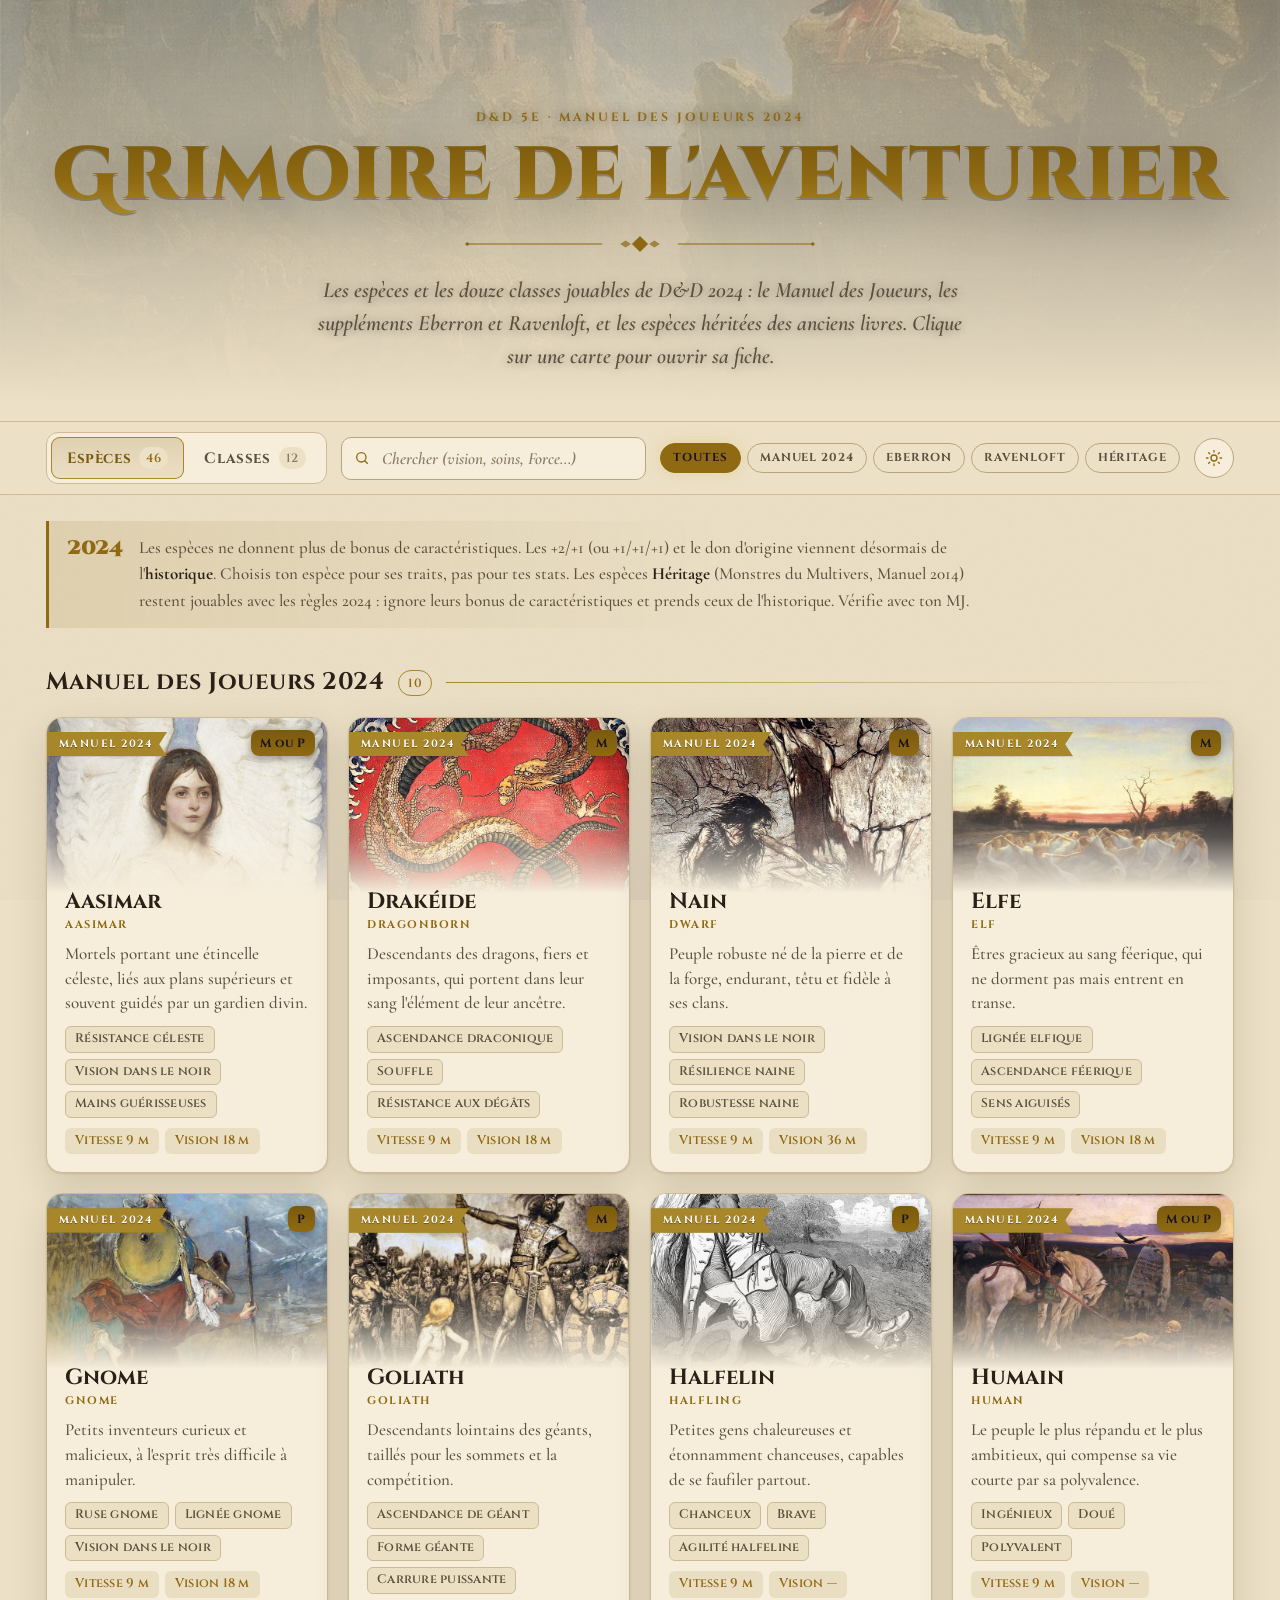
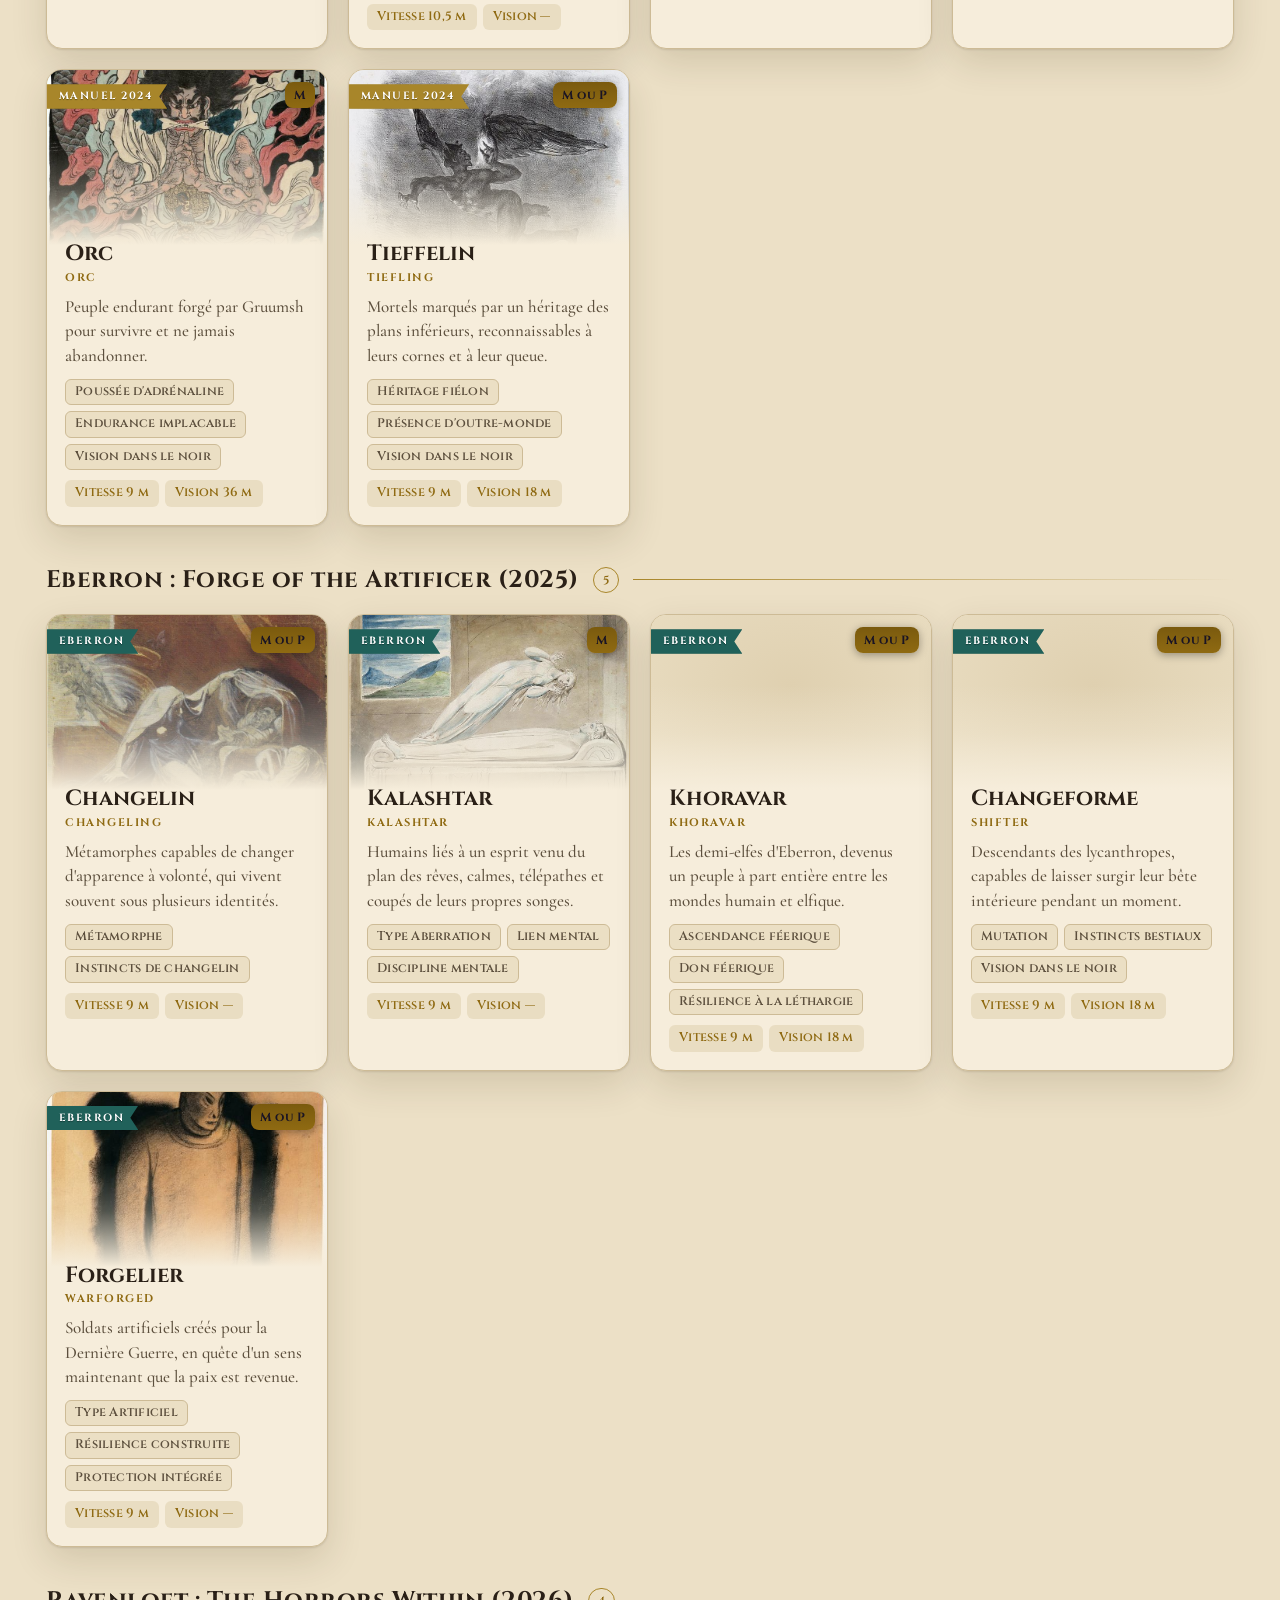
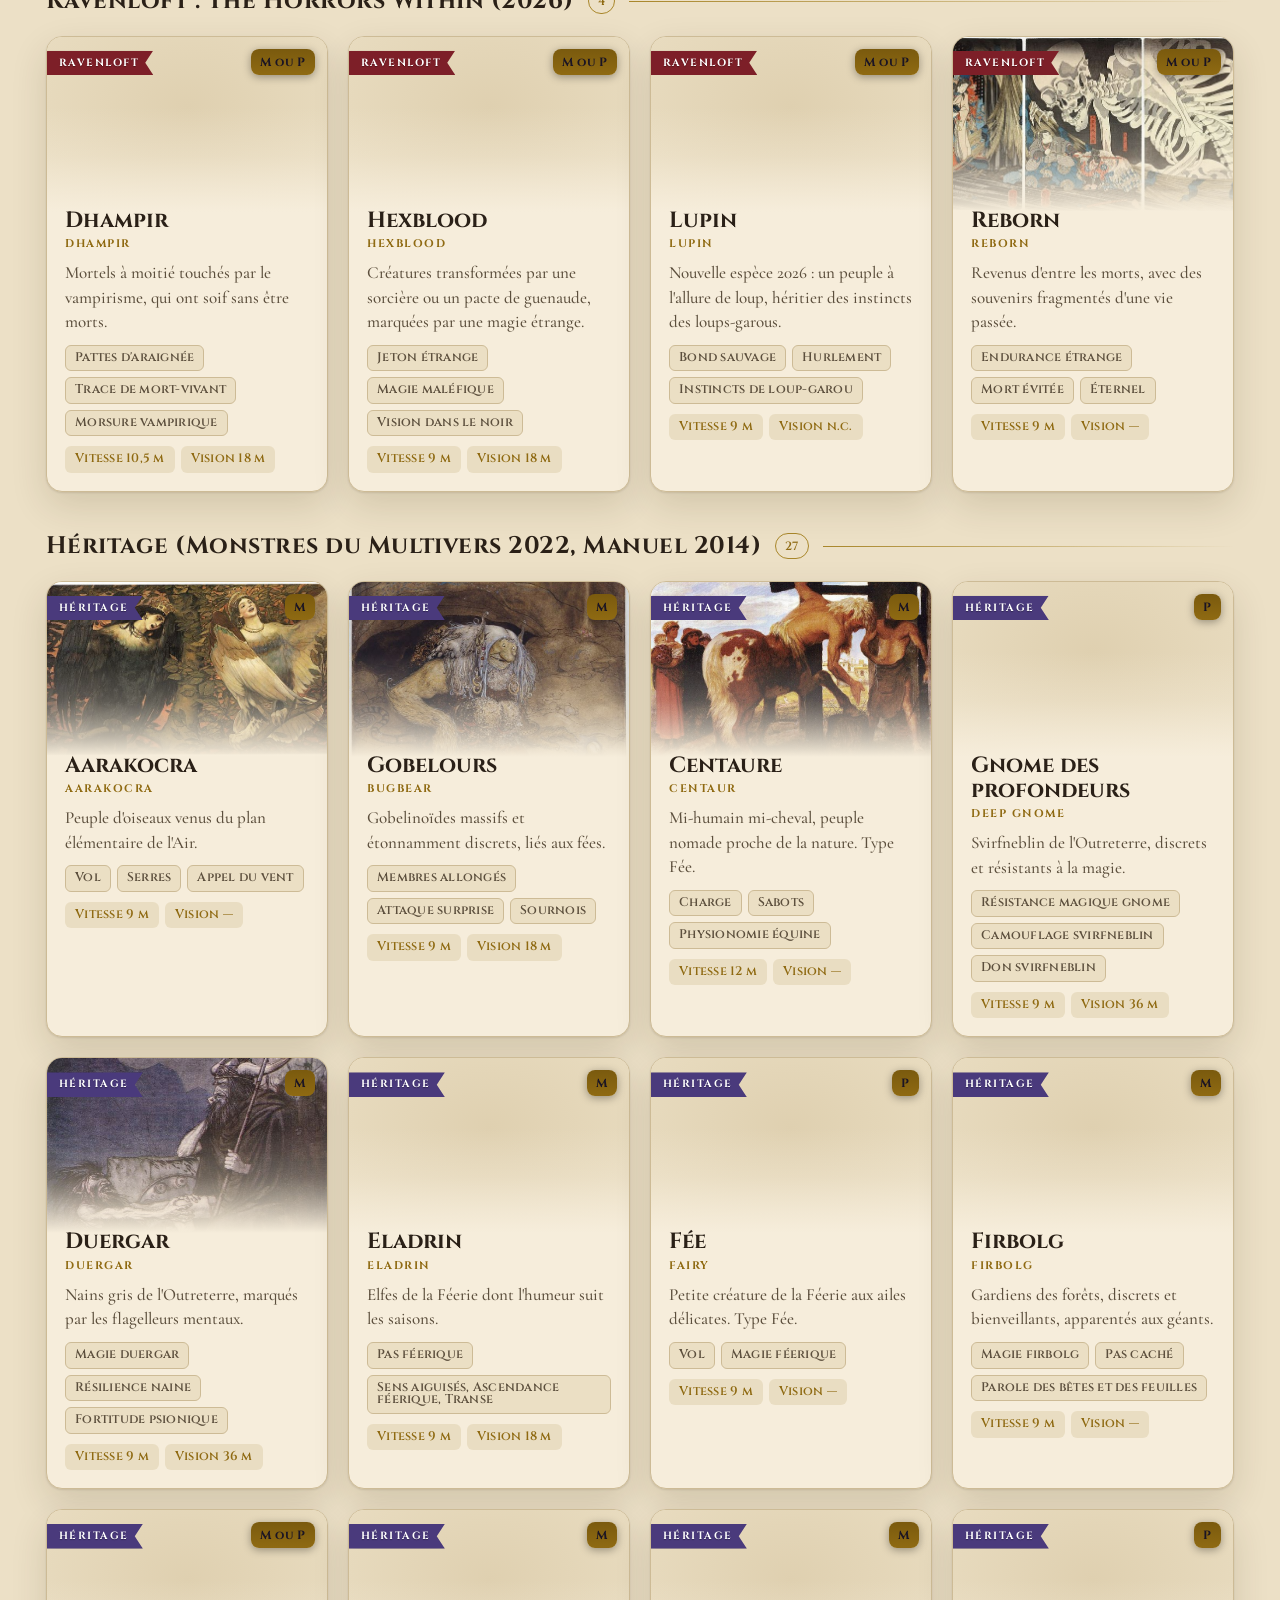
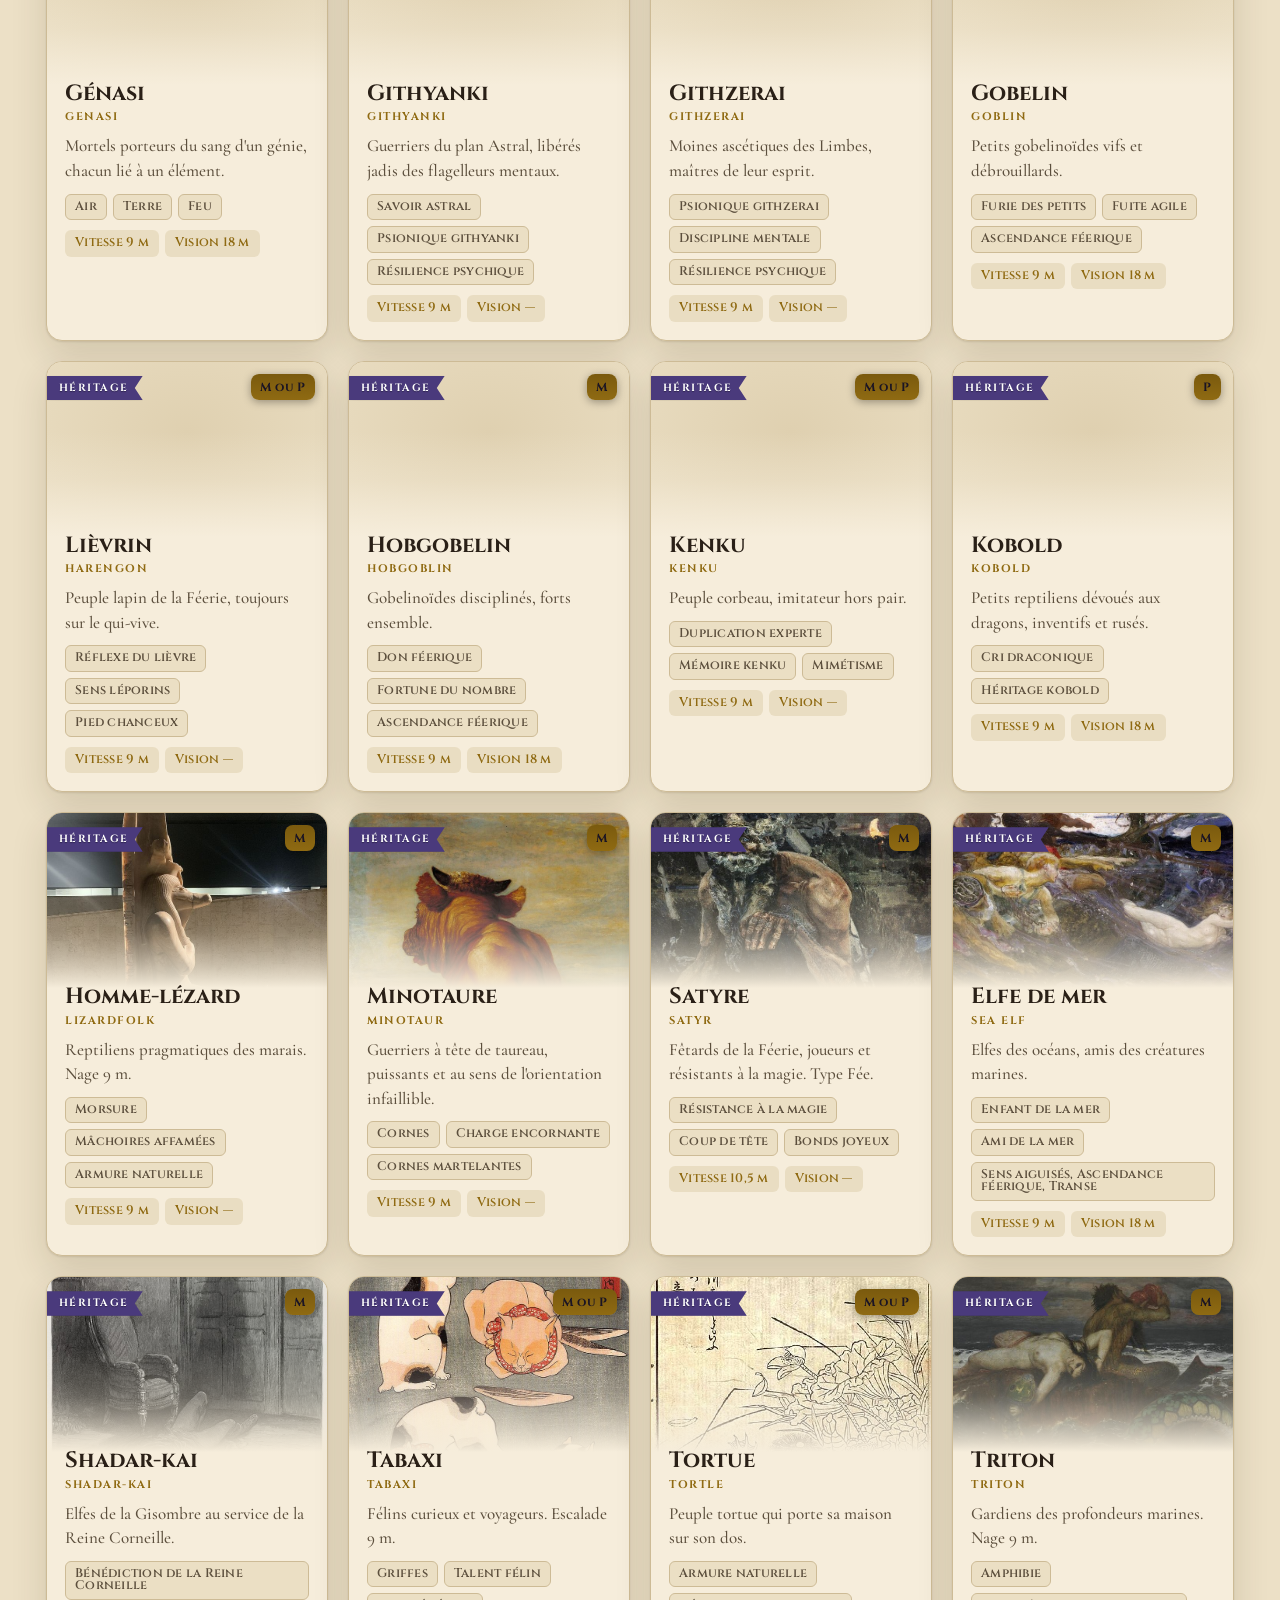
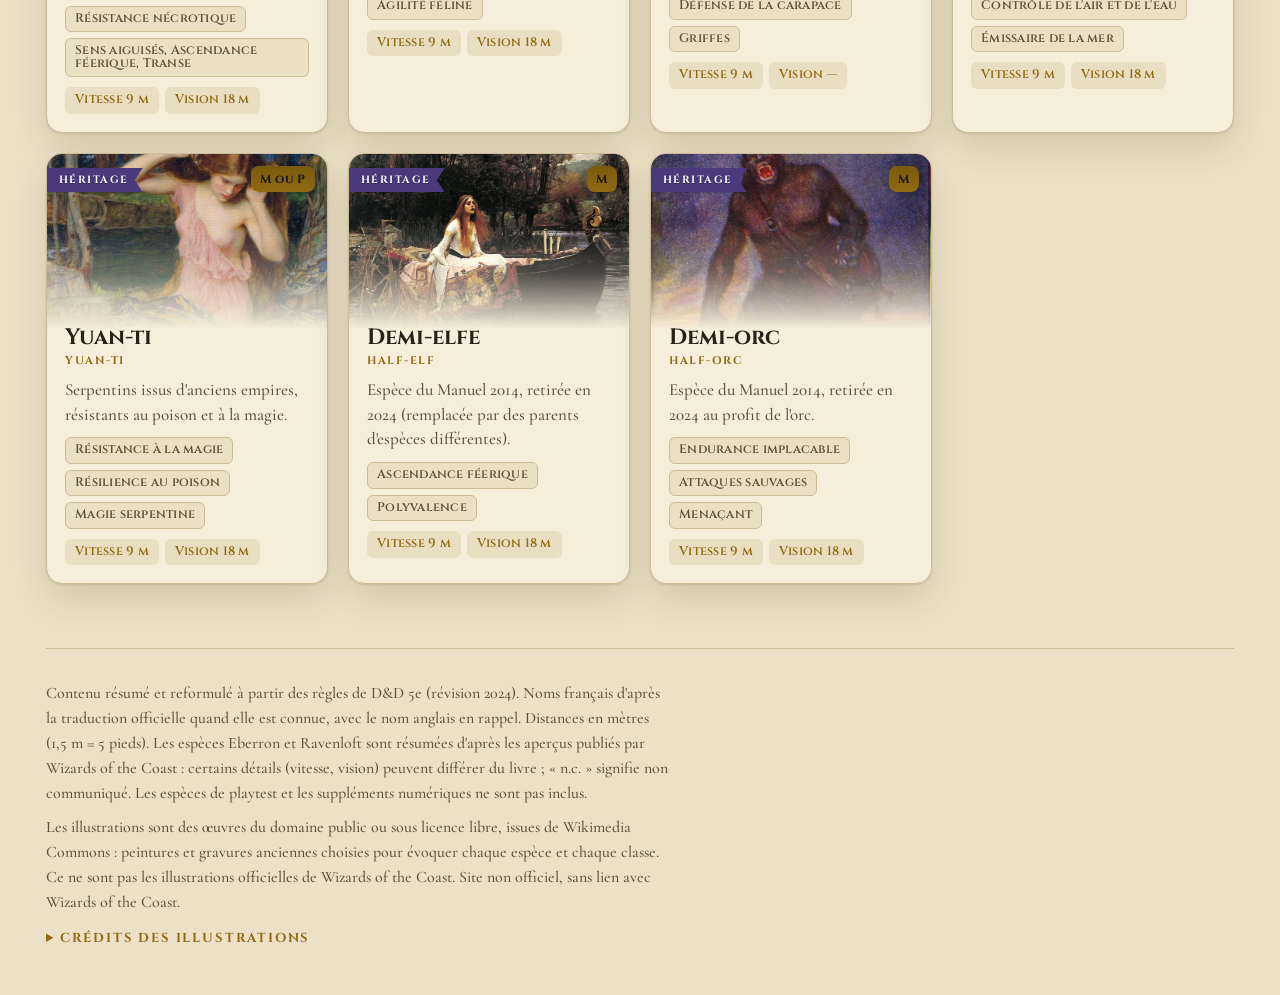
==== commit 95ce638f: "Six illustrations de plus (forgelier, lupin, gobelin, hobgobelin, demi-elfe, moine) et outils de gén" ====
--- a/docs/index.html
+++ b/docs/index.html
@@ -606,7 +606,7 @@
  subs:[["Abjurateur","Abjurer","Barrière arcanique, contresorts renforcés."],["Devin","Diviner","Présage : remplace des jets de d20 par des valeurs tirées d'avance."],["Évocateur","Evoker","Sorts de dégâts qui épargnent les alliés."],["Illusionniste","Illusionist","Illusions améliorées et plus réelles."]]}
 ];
 
-const IMAGES={"aasimar": {"f": "img/aasimar.jpg", "t": "Angel", "a": "Abbott Handerson Thayer", "y": "1887", "l": "domaine public", "u": "https://commons.wikimedia.org/wiki/File:Abbott_Handerson_Thayer_-_Angel_-_Smithsonian.jpg", "pos": "50% 12%"}, "drakeide": {"f": "img/drakeide.jpg", "t": "Dragon", "a": "Katsushika Hokusai", "y": "", "l": "domaine public", "u": "https://commons.wikimedia.org/wiki/File:Hokusai_Dragon.jpg"}, "elfe": {"fit": 1, "f": "img/elfe.jpg", "t": "Ängsälvor (Elfes des prés)", "a": "Nils Blommér", "y": "1850", "l": "domaine public", "u": "https://commons.wikimedia.org/wiki/File:%C3%84ngs%C3%A4lvor_-_Nils_Blomm%C3%A9r_1850.jpg", "pos": "50% 55%"}, "gnome": {"f": "img/gnome.jpg", "t": "Heinrich Schlitt - Auf der Flucht", "a": "Heinrich Schlitt", "y": "", "l": "domaine public", "u": "https://commons.wikimedia.org/wiki/File:Heinrich_Schlitt_-_Auf_der_Flucht.jpg"}, "goliath": {"f": "img/goliath.jpg", "t": "David et Goliath", "a": "Osmar Schindler", "y": "1888", "l": "domaine public", "u": "https://commons.wikimedia.org/wiki/File:Osmar_Schindler_-_David_und_Goliath.jpg", "pos": "50% 20%"}, "humain": {"fit": 1, "f": "img/humain.jpg", "t": "Le Chevalier à la croisée des chemins", "a": "Viktor Vasnetsov", "y": "1882", "l": "domaine public", "u": "https://commons.wikimedia.org/wiki/File:Victor_Vasnetsov_-_Knight_at_the_Crossroads_-_Google_Art_Project.jpg"}, "tieffelin": {"f": "img/tieffelin.jpg", "t": "Méphistophélès dans les airs", "a": "Eugène Delacroix", "y": "1828", "l": "domaine public", "u": "https://commons.wikimedia.org/wiki/File:Eug%C3%A8ne_Delacroix_-_Mephistopheles_in_the_Sky_-_Google_Art_Project.jpg", "pos": "50% 20%"}, "kalashtar": {"fit": 1, "f": "img/kalashtar.jpg", "t": "L'Âme planant au-dessus du corps", "a": "William Blake", "y": "1808", "l": "domaine public", "u": "https://commons.wikimedia.org/wiki/File:Illustrations_to_Robert_Blair%27s_The_Grave_,_object_9_The_Soul_Hovering_over_the_Body.jpg"}, "khoravar": {"fit": 1, "f": "img/khoravar.jpg", "t": "Älvalek (Danse des elfes)", "a": "August Malmström", "y": "1866", "l": "domaine public", "u": "https://commons.wikimedia.org/wiki/File:August_Malmstr%C3%B6m_-_Dancing_Fairies_-_Google_Art_Project.jpg", "pos": "50% 45%"}, "changeforme": {"f": "img/changeforme.jpg", "t": "Le Loup-garou", "a": "Lucas Cranach l'Ancien", "y": "v. 1512", "l": "CC0", "u": "https://commons.wikimedia.org/wiki/File:The_Werewolf_or_the_Cannibal_MET_DP842190.jpg", "pos": "50% 60%"}, "dhampir": {"f": "img/dhampir.jpg", "t": "The Vampire", "a": "Philip Burne-Jones", "y": "1897", "l": "domaine public", "u": "https://commons.wikimedia.org/wiki/File:Burne-Jones-le-Vampire.jpg", "pos": "50% 20%"}, "hexblood": {"f": "img/hexblood.jpg", "t": "Le Cercle magique", "a": "John William Waterhouse", "y": "1886", "l": "domaine public", "u": "https://commons.wikimedia.org/wiki/File:John_William_Waterhouse_-_Magic_Circle.JPG", "pos": "50% 25%"}, "aarakocra": {"fit": 1, "f": "img/aarakocra.jpg", "t": "Sirin et Alkonost", "a": "Viktor Vasnetsov", "y": "1896", "l": "domaine public", "u": "https://commons.wikimedia.org/wiki/File:Vasnetsov_Sirin_Alkonost.jpg", "pos": "50% 20%"}, "gobelours": {"f": "img/gobelours.jpg", "t": "John Bauer - \"Ho, What a Pipsqueak^ Said the Troll\", Bland tomtar och troll, 1912 - NMH 118-1982 - Nationalmuseum", "a": "John Bauer", "y": "", "l": "domaine public", "u": "https://commons.wikimedia.org/wiki/File:John_Bauer_-_%22Ho,_What_a_Pipsqueak%5E_Said_the_Troll%22,_Bland_tomtar_och_troll,_1912_-_NMH_118-1982_-_Nationalmuseum.jpg"}, "centaure": {"fit": 1, "f": "img/centaure.jpg", "t": "Le Centaure chez le forgeron", "a": "Arnold Böcklin", "y": "1888", "l": "domaine public", "u": "https://commons.wikimedia.org/wiki/File:Centaur_in_the_Village_Smithy_(B%C3%B6cklin).jpg", "pos": "50% 35%"}, "gnome-des-profondeurs": {"f": "img/gnome-des-profondeurs.jpg", "t": "Heinrich Schlitt - Zwerge und Pilzsammlerin im Wald", "a": "Heinrich Schlitt", "y": "", "l": "domaine public", "u": "https://commons.wikimedia.org/wiki/File:Heinrich_Schlitt_-_Zwerge_und_Pilzsammlerin_im_Wald.jpg"}, "duergar": {"f": "img/duergar.jpg", "t": "Alberich hagen", "a": "Arthur Rackham", "y": "", "l": "domaine public", "u": "https://commons.wikimedia.org/wiki/File:Alberich_hagen.jpg"}, "eladrin": {"fit": 1, "f": "img/eladrin.jpg", "t": "Les Cavaliers des Sidhe", "a": "John Duncan", "y": "1911", "l": "domaine public", "u": "https://commons.wikimedia.org/wiki/File:Riders_of_th_Sidhe_(big).jpg", "pos": "50% 40%"}, "fee": {"f": "img/fee.jpg", "t": "Take the Fair Face of Woman", "a": "Sophie Gengembre Anderson", "y": "v. 1869", "l": "domaine public", "u": "https://commons.wikimedia.org/wiki/File:SophieAndersonTakethefairfaceofWomanFXD.jpg", "pos": "50% 20%"}, "firbolg": {"fit": 1, "f": "img/firbolg.jpg", "t": "Skogtroll (Troll des forêts)", "a": "Theodor Kittelsen", "y": "1906", "l": "domaine public", "u": "https://commons.wikimedia.org/wiki/File:Theodor_Kittelsen_-_The_Forest_Troll_-_NG.K%26H.B.06912_-_National_Museum_of_Art,_Architecture_and_Design.jpg"}, "genasi": {"f": "img/genasi.jpg", "t": "Stories from the Arabian nights - London 1907 - plate 02", "a": "Edmund Dulac", "y": "1907", "l": "domaine public", "u": "https://commons.wikimedia.org/wiki/File:Stories_from_the_Arabian_nights_-_London_1907_-_plate_02.jpg", "pos": "50% 20%"}, "githyanki": {"f": "img/githyanki.jpg", "t": "Honcho Suikoden Goketsu (BM 1973,0723,0.29 58)", "a": "Utagawa Kuniyoshi", "y": "", "l": "domaine public", "u": "https://commons.wikimedia.org/wiki/File:Honcho_Suikoden_Goketsu_(BM_1973,0723,0.29_58).jpg", "pos": "50% 25%"}, "githzerai": {"f": "img/githzerai.jpg", "t": "Daruma (Bodhidharma)", "a": "Hakuin Ekaku", "y": "", "l": "domaine public", "u": "https://commons.wikimedia.org/wiki/File:Hakuin_Ekaku_-_Bodhidharma_(Daruma).jpg", "pos": "50% 25%"}, "lievrin": {"f": "img/lievrin.jpg", "t": "Le Lapin blanc", "a": "John Tenniel", "y": "1865", "l": "CC0", "u": "https://commons.wikimedia.org/wiki/File:The_White_Rabbit_(Tenniel)_-_The_Nursery_Alice_(1890)_-_BL.jpg", "pos": "50% 20%"}, "kenku": {"fit": 1, "f": "img/kenku.jpg", "t": "Tengu", "a": "Katsushika Hokusai", "y": "", "l": "domaine public", "u": "https://commons.wikimedia.org/wiki/File:A_woman_makes_a_cursing_ritual_ceremony.jpg"}, "minotaure": {"f": "img/minotaure.jpg", "t": "Le Minotaure", "a": "George Frederic Watts", "y": "1885", "l": "domaine public", "u": "https://commons.wikimedia.org/wiki/File:George_Frederic_Watts_-_The_Minotaur_-_Google_Art_Project.jpg", "pos": "50% 20%"}, "satyre": {"f": "img/satyre.jpg", "t": "Pan", "a": "Mikhaïl Vroubel", "y": "1899", "l": "domaine public", "u": "https://commons.wikimedia.org/wiki/File:Vrubel_pan.jpg", "pos": "50% 20%"}, "elfe-de-mer": {"fit": 1, "f": "img/elfe-de-mer.jpg", "t": "Herbert James Draper, Oil Study for The Sea Maiden", "a": "Herbert James Draper", "y": "", "l": "domaine public", "u": "https://commons.wikimedia.org/wiki/File:Herbert_James_Draper,_Oil_Study_for_The_Sea_Maiden.jpg", "pos": "50% 40%"}, "tabaxi": {"f": "img/tabaxi.jpg", "t": "Chats", "a": "Utagawa Kuniyoshi", "y": "", "l": "domaine public", "u": "https://commons.wikimedia.org/wiki/File:Kuniyoshi_Utagawa,_For_cats_in_different_poses.jpg"}, "tortue": {"f": "img/tortue.jpg", "t": "Kappa", "a": "Toriyama Sekien", "y": "1776", "l": "domaine public", "u": "https://commons.wikimedia.org/wiki/File:Kappa_jap_myth.jpg"}, "triton": {"fit": 1, "f": "img/triton.jpg", "t": "Triton et Néréide", "a": "Arnold Böcklin", "y": "1877", "l": "domaine public", "u": "https://commons.wikimedia.org/wiki/File:Arnold_B%C3%B6cklin_Die_Nereide.jpg", "pos": "50% 30%"}, "yuan-ti": {"f": "img/yuan-ti.jpg", "t": "Lamia", "a": "John William Waterhouse", "y": "1905", "l": "domaine public", "u": "https://commons.wikimedia.org/wiki/File:Lamia_Waterhouse.jpg", "pos": "50% 20%"}, "demi-orc": {"f": "img/demi-orc.jpg", "t": "Grendel", "a": "J. R. Skelton", "y": "1908", "l": "domaine public", "u": "https://commons.wikimedia.org/wiki/File:Stories_of_beowulf_grendel.jpg", "pos": "50% 20%"}, "barbare": {"fit": 1, "f": "img/barbare.jpg", "t": "Vercingétorix jette ses armes aux pieds de César", "a": "Lionel Royer", "y": "1899", "l": "domaine public", "u": "https://commons.wikimedia.org/wiki/File:Lionel_Royer_-_Vercingetorix_Throwing_down_His_Weapons_at_the_feet_of_Julius_Caesar.jpg", "pos": "50% 30%"}, "barde": {"f": "img/barde.jpg", "t": "The Bard", "a": "John Martin", "y": "1817", "l": "domaine public", "u": "https://commons.wikimedia.org/wiki/File:John_Martin_-_The_Bard_-_Google_Art_Project.jpg", "pos": "50% 35%"}, "druide": {"f": "img/druide.jpg", "t": "Un archidruide en habit de justice", "a": "S. R. Meyrick et C. H. Smith", "y": "1815", "l": "domaine public", "u": "https://commons.wikimedia.org/wiki/File:An_Arch_Druid_in_His_Judicial_Habit.jpg", "pos": "50% 20%"}, "guerrier": {"f": "img/guerrier.jpg", "t": "Le Chevalier, la Mort et le Diable", "a": "Albrecht Dürer", "y": "1513", "l": "CC0", "u": "https://commons.wikimedia.org/wiki/File:Albrecht_D%C3%BCrer,_Knight,_Death_and_Devil,_1513,_NGA_6637.jpg", "pos": "50% 30%"}, "moine": {"fit": 1, "f": "img/moine.jpg", "t": "Moines de Shaolin", "a": "Windmemories (photographie)", "y": "", "l": "CC BY-SA 4.0", "u": "https://commons.wikimedia.org/wiki/File:20241103_Shaolin_Martial_Art_Performance_08.jpg", "pos": "50% 40%"}, "rodeur": {"f": "img/rodeur.jpg", "t": "Robin Hood", "a": "N. C. Wyeth", "y": "1917", "l": "domaine public", "u": "https://commons.wikimedia.org/wiki/File:Robin_Hood-Creswick_Wyeth-0007.jpg", "pos": "50% 25%"}, "ensorceleur": {"fit": 1, "f": "img/ensorceleur.jpg", "t": "The Sorceress", "a": "John William Waterhouse", "y": "v. 1913", "l": "domaine public", "u": "https://commons.wikimedia.org/wiki/File:Waterhouse,_JW_-_The_Sorceress_(1913).jpg", "pos": "50% 20%"}, "occultiste": {"f": "img/occultiste.jpg", "t": "Faust", "a": "Rembrandt", "y": "v. 1652", "l": "domaine public", "u": "https://commons.wikimedia.org/wiki/File:B270_Rembrandt.jpg"}, "magicien": {"f": "img/magicien.jpg", "t": "L'Ensorcellement de Merlin", "a": "Edward Burne-Jones", "y": "1874", "l": "domaine public", "u": "https://commons.wikimedia.org/wiki/File:Beguiling_of_Merlin.jpg", "pos": "50% 25%"}, "reborn": {"fit": 1, "f": "img/reborn.jpg", "t": "Takiyasha la sorcière et le spectre squelette", "a": "Utagawa Kuniyoshi", "y": "v. 1844", "l": "domaine public", "u": "https://commons.wikimedia.org/wiki/File:Takiyasha_the_Witch_and_the_Skeleton_Spectre.jpg", "pos": "62% 45%"}, "roublard": {"f": "img/roublard.jpg", "t": "The Buccaneer was a Picturesque Fellow", "a": "Howard Pyle", "y": "1905", "l": "domaine public", "u": "https://commons.wikimedia.org/wiki/File:Pg_196_-_The_Buccaneer_was_a_Picturesque_Fellow.jpg", "pos": "50% 25%"}, "paladin": {"fit": 1, "f": "img/paladin.jpg", "t": "Sir Galahad, la quête du Graal", "a": "Arthur Hughes", "y": "1870", "l": "domaine public", "u": "https://commons.wikimedia.org/wiki/File:Arthur_Hughes_-_Sir_Galahad_-_The_Quest_for_the_Holy_Grail.jpg", "pos": "35% 50%"}, "shadar-kai": {"f": "img/shadar-kai.jpg", "t": "Le Corbeau", "a": "Gustave Doré", "y": "1884", "l": "domaine public", "u": "https://commons.wikimedia.org/wiki/File:Dore_raven_shadow2.jpg", "pos": "50% 70%"}, "nain": {"f": "img/nain.jpg", "t": "L'Or du Rhin (Alberich)", "a": "Arthur Rackham", "y": "1910", "l": "domaine public", "u": "https://commons.wikimedia.org/wiki/File:The_Rhinegold_%26_The_Valkyrie-Rackham-071.jpg", "pos": "50% 60%"}, "orc": {"f": "img/orc.jpg", "t": "Kidōmaru", "a": "Utagawa Kuniyoshi", "y": "v. 1850", "l": "domaine public", "u": "https://commons.wikimedia.org/wiki/File:Kuniyoshi_Kidomaru.jpg", "pos": "50% 20%"}, "changelin": {"f": "img/changelin.jpg", "t": "Le Changelin (Der Wechselbalg)", "a": "Henry Fuseli", "y": "1780", "l": "domaine public", "u": "https://commons.wikimedia.org/wiki/File:F%C3%BCssli_-_Der_Wechselbalg_-_1780.jpeg", "pos": "50% 40%"}, "kobold": {"f": "img/kobold.jpg", "t": "Aardige sprookjes (contes illustrés)", "a": "", "y": "XIXe siècle", "l": "domaine public", "u": "https://commons.wikimedia.org/wiki/File:Aardige_sprookjes_-_KW_Ki_5105_-_044.jpg", "pos": "50% 40%"}, "homme-lezard": {"f": "img/homme-lezard.jpg", "t": "Sobek et Amenhotep III (statue, musée de Louxor)", "a": "photographie Marsupium", "y": "", "l": "CC BY 4.0", "u": "https://commons.wikimedia.org/wiki/File:Double_statue_of_Sobek_and_Amenhotep_III_-_Luxor_Museum_06.jpg", "pos": "50% 18%"}, "halfelin": {"fit": 1, "f": "img/halfelin.jpg", "t": "Le Petit Poucet", "a": "Gustave Doré", "y": "1862", "l": "domaine public", "u": "https://commons.wikimedia.org/wiki/File:Le_Petit_Poucet_(136548020).jpg", "pos": "50% 40%"}, "hero": {"f": "img/hero.jpg", "t": "The Bard", "a": "John Martin", "y": "1817", "l": "domaine public", "u": "https://commons.wikimedia.org/wiki/File:John_Martin_-_The_Bard_-_Google_Art_Project.jpg", "pos": "50% 35%"}};
+const IMAGES={"aasimar": {"f": "img/aasimar.jpg", "t": "Angel", "a": "Abbott Handerson Thayer", "y": "1887", "l": "domaine public", "u": "https://commons.wikimedia.org/wiki/File:Abbott_Handerson_Thayer_-_Angel_-_Smithsonian.jpg", "pos": "50% 12%"}, "drakeide": {"f": "img/drakeide.jpg", "t": "Dragon", "a": "Katsushika Hokusai", "y": "", "l": "domaine public", "u": "https://commons.wikimedia.org/wiki/File:Hokusai_Dragon.jpg"}, "elfe": {"fit": 1, "f": "img/elfe.jpg", "t": "Ängsälvor (Elfes des prés)", "a": "Nils Blommér", "y": "1850", "l": "domaine public", "u": "https://commons.wikimedia.org/wiki/File:%C3%84ngs%C3%A4lvor_-_Nils_Blomm%C3%A9r_1850.jpg", "pos": "50% 55%"}, "gnome": {"f": "img/gnome.jpg", "t": "Heinrich Schlitt - Auf der Flucht", "a": "Heinrich Schlitt", "y": "", "l": "domaine public", "u": "https://commons.wikimedia.org/wiki/File:Heinrich_Schlitt_-_Auf_der_Flucht.jpg"}, "goliath": {"f": "img/goliath.jpg", "t": "David et Goliath", "a": "Osmar Schindler", "y": "1888", "l": "domaine public", "u": "https://commons.wikimedia.org/wiki/File:Osmar_Schindler_-_David_und_Goliath.jpg", "pos": "50% 20%"}, "humain": {"fit": 1, "f": "img/humain.jpg", "t": "Le Chevalier à la croisée des chemins", "a": "Viktor Vasnetsov", "y": "1882", "l": "domaine public", "u": "https://commons.wikimedia.org/wiki/File:Victor_Vasnetsov_-_Knight_at_the_Crossroads_-_Google_Art_Project.jpg"}, "tieffelin": {"f": "img/tieffelin.jpg", "t": "Méphistophélès dans les airs", "a": "Eugène Delacroix", "y": "1828", "l": "domaine public", "u": "https://commons.wikimedia.org/wiki/File:Eug%C3%A8ne_Delacroix_-_Mephistopheles_in_the_Sky_-_Google_Art_Project.jpg", "pos": "50% 20%"}, "kalashtar": {"fit": 1, "f": "img/kalashtar.jpg", "t": "L'Âme planant au-dessus du corps", "a": "William Blake", "y": "1808", "l": "domaine public", "u": "https://commons.wikimedia.org/wiki/File:Illustrations_to_Robert_Blair%27s_The_Grave_,_object_9_The_Soul_Hovering_over_the_Body.jpg"}, "khoravar": {"fit": 1, "f": "img/khoravar.jpg", "t": "Älvalek (Danse des elfes)", "a": "August Malmström", "y": "1866", "l": "domaine public", "u": "https://commons.wikimedia.org/wiki/File:August_Malmstr%C3%B6m_-_Dancing_Fairies_-_Google_Art_Project.jpg", "pos": "50% 45%"}, "changeforme": {"f": "img/changeforme.jpg", "t": "Le Loup-garou", "a": "Lucas Cranach l'Ancien", "y": "v. 1512", "l": "CC0", "u": "https://commons.wikimedia.org/wiki/File:The_Werewolf_or_the_Cannibal_MET_DP842190.jpg", "pos": "50% 60%"}, "dhampir": {"f": "img/dhampir.jpg", "t": "The Vampire", "a": "Philip Burne-Jones", "y": "1897", "l": "domaine public", "u": "https://commons.wikimedia.org/wiki/File:Burne-Jones-le-Vampire.jpg", "pos": "50% 20%"}, "hexblood": {"f": "img/hexblood.jpg", "t": "Le Cercle magique", "a": "John William Waterhouse", "y": "1886", "l": "domaine public", "u": "https://commons.wikimedia.org/wiki/File:John_William_Waterhouse_-_Magic_Circle.JPG", "pos": "50% 25%"}, "aarakocra": {"fit": 1, "f": "img/aarakocra.jpg", "t": "Sirin et Alkonost", "a": "Viktor Vasnetsov", "y": "1896", "l": "domaine public", "u": "https://commons.wikimedia.org/wiki/File:Vasnetsov_Sirin_Alkonost.jpg", "pos": "50% 20%"}, "gobelours": {"f": "img/gobelours.jpg", "t": "John Bauer - \"Ho, What a Pipsqueak^ Said the Troll\", Bland tomtar och troll, 1912 - NMH 118-1982 - Nationalmuseum", "a": "John Bauer", "y": "", "l": "domaine public", "u": "https://commons.wikimedia.org/wiki/File:John_Bauer_-_%22Ho,_What_a_Pipsqueak%5E_Said_the_Troll%22,_Bland_tomtar_och_troll,_1912_-_NMH_118-1982_-_Nationalmuseum.jpg"}, "centaure": {"fit": 1, "f": "img/centaure.jpg", "t": "Le Centaure chez le forgeron", "a": "Arnold Böcklin", "y": "1888", "l": "domaine public", "u": "https://commons.wikimedia.org/wiki/File:Centaur_in_the_Village_Smithy_(B%C3%B6cklin).jpg", "pos": "50% 35%"}, "gnome-des-profondeurs": {"f": "img/gnome-des-profondeurs.jpg", "t": "Heinrich Schlitt - Zwerge und Pilzsammlerin im Wald", "a": "Heinrich Schlitt", "y": "", "l": "domaine public", "u": "https://commons.wikimedia.org/wiki/File:Heinrich_Schlitt_-_Zwerge_und_Pilzsammlerin_im_Wald.jpg"}, "duergar": {"f": "img/duergar.jpg", "t": "Alberich hagen", "a": "Arthur Rackham", "y": "", "l": "domaine public", "u": "https://commons.wikimedia.org/wiki/File:Alberich_hagen.jpg"}, "eladrin": {"fit": 1, "f": "img/eladrin.jpg", "t": "Les Cavaliers des Sidhe", "a": "John Duncan", "y": "1911", "l": "domaine public", "u": "https://commons.wikimedia.org/wiki/File:Riders_of_th_Sidhe_(big).jpg", "pos": "50% 40%"}, "fee": {"f": "img/fee.jpg", "t": "Take the Fair Face of Woman", "a": "Sophie Gengembre Anderson", "y": "v. 1869", "l": "domaine public", "u": "https://commons.wikimedia.org/wiki/File:SophieAndersonTakethefairfaceofWomanFXD.jpg", "pos": "50% 20%"}, "firbolg": {"fit": 1, "f": "img/firbolg.jpg", "t": "Skogtroll (Troll des forêts)", "a": "Theodor Kittelsen", "y": "1906", "l": "domaine public", "u": "https://commons.wikimedia.org/wiki/File:Theodor_Kittelsen_-_The_Forest_Troll_-_NG.K%26H.B.06912_-_National_Museum_of_Art,_Architecture_and_Design.jpg"}, "genasi": {"f": "img/genasi.jpg", "t": "Stories from the Arabian nights - London 1907 - plate 02", "a": "Edmund Dulac", "y": "1907", "l": "domaine public", "u": "https://commons.wikimedia.org/wiki/File:Stories_from_the_Arabian_nights_-_London_1907_-_plate_02.jpg", "pos": "50% 20%"}, "githyanki": {"f": "img/githyanki.jpg", "t": "Honcho Suikoden Goketsu (BM 1973,0723,0.29 58)", "a": "Utagawa Kuniyoshi", "y": "", "l": "domaine public", "u": "https://commons.wikimedia.org/wiki/File:Honcho_Suikoden_Goketsu_(BM_1973,0723,0.29_58).jpg", "pos": "50% 25%"}, "githzerai": {"f": "img/githzerai.jpg", "t": "Daruma (Bodhidharma)", "a": "Hakuin Ekaku", "y": "", "l": "domaine public", "u": "https://commons.wikimedia.org/wiki/File:Hakuin_Ekaku_-_Bodhidharma_(Daruma).jpg", "pos": "50% 25%"}, "lievrin": {"f": "img/lievrin.jpg", "t": "Le Lapin blanc", "a": "John Tenniel", "y": "1865", "l": "CC0", "u": "https://commons.wikimedia.org/wiki/File:The_White_Rabbit_(Tenniel)_-_The_Nursery_Alice_(1890)_-_BL.jpg", "pos": "50% 20%"}, "kenku": {"fit": 1, "f": "img/kenku.jpg", "t": "Tengu", "a": "Katsushika Hokusai", "y": "", "l": "domaine public", "u": "https://commons.wikimedia.org/wiki/File:A_woman_makes_a_cursing_ritual_ceremony.jpg"}, "minotaure": {"f": "img/minotaure.jpg", "t": "Le Minotaure", "a": "George Frederic Watts", "y": "1885", "l": "domaine public", "u": "https://commons.wikimedia.org/wiki/File:George_Frederic_Watts_-_The_Minotaur_-_Google_Art_Project.jpg", "pos": "50% 20%"}, "satyre": {"f": "img/satyre.jpg", "t": "Pan", "a": "Mikhaïl Vroubel", "y": "1899", "l": "domaine public", "u": "https://commons.wikimedia.org/wiki/File:Vrubel_pan.jpg", "pos": "50% 20%"}, "elfe-de-mer": {"fit": 1, "f": "img/elfe-de-mer.jpg", "t": "Herbert James Draper, Oil Study for The Sea Maiden", "a": "Herbert James Draper", "y": "", "l": "domaine public", "u": "https://commons.wikimedia.org/wiki/File:Herbert_James_Draper,_Oil_Study_for_The_Sea_Maiden.jpg", "pos": "50% 40%"}, "tabaxi": {"f": "img/tabaxi.jpg", "t": "Chats", "a": "Utagawa Kuniyoshi", "y": "", "l": "domaine public", "u": "https://commons.wikimedia.org/wiki/File:Kuniyoshi_Utagawa,_For_cats_in_different_poses.jpg"}, "tortue": {"f": "img/tortue.jpg", "t": "Kappa", "a": "Toriyama Sekien", "y": "1776", "l": "domaine public", "u": "https://commons.wikimedia.org/wiki/File:Kappa_jap_myth.jpg"}, "triton": {"fit": 1, "f": "img/triton.jpg", "t": "Triton et Néréide", "a": "Arnold Böcklin", "y": "1877", "l": "domaine public", "u": "https://commons.wikimedia.org/wiki/File:Arnold_B%C3%B6cklin_Die_Nereide.jpg", "pos": "50% 30%"}, "yuan-ti": {"f": "img/yuan-ti.jpg", "t": "Lamia", "a": "John William Waterhouse", "y": "1905", "l": "domaine public", "u": "https://commons.wikimedia.org/wiki/File:Lamia_Waterhouse.jpg", "pos": "50% 20%"}, "demi-orc": {"f": "img/demi-orc.jpg", "t": "Grendel", "a": "J. R. Skelton", "y": "1908", "l": "domaine public", "u": "https://commons.wikimedia.org/wiki/File:Stories_of_beowulf_grendel.jpg", "pos": "50% 20%"}, "barbare": {"fit": 1, "f": "img/barbare.jpg", "t": "Vercingétorix jette ses armes aux pieds de César", "a": "Lionel Royer", "y": "1899", "l": "domaine public", "u": "https://commons.wikimedia.org/wiki/File:Lionel_Royer_-_Vercingetorix_Throwing_down_His_Weapons_at_the_feet_of_Julius_Caesar.jpg", "pos": "50% 30%"}, "barde": {"f": "img/barde.jpg", "t": "The Bard", "a": "John Martin", "y": "1817", "l": "domaine public", "u": "https://commons.wikimedia.org/wiki/File:John_Martin_-_The_Bard_-_Google_Art_Project.jpg", "pos": "50% 35%"}, "druide": {"f": "img/druide.jpg", "t": "Un archidruide en habit de justice", "a": "S. R. Meyrick et C. H. Smith", "y": "1815", "l": "domaine public", "u": "https://commons.wikimedia.org/wiki/File:An_Arch_Druid_in_His_Judicial_Habit.jpg", "pos": "50% 20%"}, "guerrier": {"f": "img/guerrier.jpg", "t": "Le Chevalier, la Mort et le Diable", "a": "Albrecht Dürer", "y": "1513", "l": "CC0", "u": "https://commons.wikimedia.org/wiki/File:Albrecht_D%C3%BCrer,_Knight,_Death_and_Devil,_1513,_NGA_6637.jpg", "pos": "50% 30%"}, "moine": {"f": "img/moine.jpg", "t": "Bodhidharma (Daruma)", "a": "Tsukioka Yoshitoshi", "y": "1887", "l": "domaine public", "u": "https://commons.wikimedia.org/wiki/File:BodhidharmaYoshitoshi1887.jpg", "pos": "50% 25%"}, "rodeur": {"f": "img/rodeur.jpg", "t": "Robin Hood", "a": "N. C. Wyeth", "y": "1917", "l": "domaine public", "u": "https://commons.wikimedia.org/wiki/File:Robin_Hood-Creswick_Wyeth-0007.jpg", "pos": "50% 25%"}, "ensorceleur": {"fit": 1, "f": "img/ensorceleur.jpg", "t": "The Sorceress", "a": "John William Waterhouse", "y": "v. 1913", "l": "domaine public", "u": "https://commons.wikimedia.org/wiki/File:Waterhouse,_JW_-_The_Sorceress_(1913).jpg", "pos": "50% 20%"}, "occultiste": {"f": "img/occultiste.jpg", "t": "Faust", "a": "Rembrandt", "y": "v. 1652", "l": "domaine public", "u": "https://commons.wikimedia.org/wiki/File:B270_Rembrandt.jpg"}, "magicien": {"f": "img/magicien.jpg", "t": "L'Ensorcellement de Merlin", "a": "Edward Burne-Jones", "y": "1874", "l": "domaine public", "u": "https://commons.wikimedia.org/wiki/File:Beguiling_of_Merlin.jpg", "pos": "50% 25%"}, "reborn": {"fit": 1, "f": "img/reborn.jpg", "t": "Takiyasha la sorcière et le spectre squelette", "a": "Utagawa Kuniyoshi", "y": "v. 1844", "l": "domaine public", "u": "https://commons.wikimedia.org/wiki/File:Takiyasha_the_Witch_and_the_Skeleton_Spectre.jpg", "pos": "62% 45%"}, "roublard": {"f": "img/roublard.jpg", "t": "The Buccaneer was a Picturesque Fellow", "a": "Howard Pyle", "y": "1905", "l": "domaine public", "u": "https://commons.wikimedia.org/wiki/File:Pg_196_-_The_Buccaneer_was_a_Picturesque_Fellow.jpg", "pos": "50% 25%"}, "paladin": {"fit": 1, "f": "img/paladin.jpg", "t": "Sir Galahad, la quête du Graal", "a": "Arthur Hughes", "y": "1870", "l": "domaine public", "u": "https://commons.wikimedia.org/wiki/File:Arthur_Hughes_-_Sir_Galahad_-_The_Quest_for_the_Holy_Grail.jpg", "pos": "35% 50%"}, "shadar-kai": {"f": "img/shadar-kai.jpg", "t": "Le Corbeau", "a": "Gustave Doré", "y": "1884", "l": "domaine public", "u": "https://commons.wikimedia.org/wiki/File:Dore_raven_shadow2.jpg", "pos": "50% 70%"}, "nain": {"f": "img/nain.jpg", "t": "L'Or du Rhin (Alberich)", "a": "Arthur Rackham", "y": "1910", "l": "domaine public", "u": "https://commons.wikimedia.org/wiki/File:The_Rhinegold_%26_The_Valkyrie-Rackham-071.jpg", "pos": "50% 60%"}, "orc": {"f": "img/orc.jpg", "t": "Kidōmaru", "a": "Utagawa Kuniyoshi", "y": "v. 1850", "l": "domaine public", "u": "https://commons.wikimedia.org/wiki/File:Kuniyoshi_Kidomaru.jpg", "pos": "50% 20%"}, "changelin": {"f": "img/changelin.jpg", "t": "Le Changelin (Der Wechselbalg)", "a": "Henry Fuseli", "y": "1780", "l": "domaine public", "u": "https://commons.wikimedia.org/wiki/File:F%C3%BCssli_-_Der_Wechselbalg_-_1780.jpeg", "pos": "50% 40%"}, "kobold": {"f": "img/kobold.jpg", "t": "Aardige sprookjes (contes illustrés)", "a": "", "y": "XIXe siècle", "l": "domaine public", "u": "https://commons.wikimedia.org/wiki/File:Aardige_sprookjes_-_KW_Ki_5105_-_044.jpg", "pos": "50% 40%"}, "homme-lezard": {"f": "img/homme-lezard.jpg", "t": "Sobek et Amenhotep III (statue, musée de Louxor)", "a": "photographie Marsupium", "y": "", "l": "CC BY 4.0", "u": "https://commons.wikimedia.org/wiki/File:Double_statue_of_Sobek_and_Amenhotep_III_-_Luxor_Museum_06.jpg", "pos": "50% 18%"}, "halfelin": {"fit": 1, "f": "img/halfelin.jpg", "t": "Le Petit Poucet", "a": "Gustave Doré", "y": "1862", "l": "domaine public", "u": "https://commons.wikimedia.org/wiki/File:Le_Petit_Poucet_(136548020).jpg", "pos": "50% 40%"}, "forgelier": {"f": "img/forgelier.jpg", "t": "Le Golem", "a": "Hugo Steiner-Prag", "y": "1915", "l": "domaine public", "u": "https://commons.wikimedia.org/wiki/File:Steiner-Prag_Golem.jpg", "pos": "50% 20%"}, "lupin": {"fit": 1, "f": "img/lupin.jpg", "t": "La Bête du Gévaudan", "a": "gravure, The London Magazine", "y": "1765", "l": "domaine public", "u": "https://commons.wikimedia.org/wiki/File:B%C3%AAte_du_G%C3%A9vaudan_-_The_London_Magazine.jpg", "pos": "50% 50%"}, "gobelin": {"f": "img/gobelin.jpg", "t": "Peter Pan dans les jardins de Kensington", "a": "Arthur Rackham", "y": "1906", "l": "domaine public", "u": "https://commons.wikimedia.org/wiki/File:Houghton_Typ_905R.06.195_(A)_-_Arthur_Rackham,_Peter_Pan_-_The_Kensington_Gardens.png", "pos": "50% 30%"}, "hobgobelin": {"f": "img/hobgobelin.jpg", "t": "Puck (Le Songe d'une nuit d'été)", "a": "Arthur Rackham", "y": "1908", "l": "domaine public", "u": "https://commons.wikimedia.org/wiki/File:Rackham_Puck.jpg", "pos": "50% 30%"}, "demi-elfe": {"fit": 1, "f": "img/demi-elfe.jpg", "t": "La Dame de Shalott", "a": "John William Waterhouse", "y": "1888", "l": "domaine public", "u": "https://commons.wikimedia.org/wiki/File:John_William_Waterhouse_-_The_Lady_of_Shalott_-_Google_Art_Project_(derivative_work_-_AutoContrast_edit_in_LCH_space).jpg", "pos": "45% 40%"}, "hero": {"f": "img/hero.jpg", "t": "The Bard", "a": "John Martin", "y": "1817", "l": "domaine public", "u": "https://commons.wikimedia.org/wiki/File:John_Martin_-_The_Bard_-_Google_Art_Project.jpg", "pos": "50% 35%"}};
 
 const grid=document.getElementById('grid'),q=document.getElementById('q'),chips=document.getElementById('chips'),dlg=document.getElementById('dlg'),body=document.getElementById('dlg-body');
 let view='especes',filtre='all';
@@ -771,9 +771,10 @@
 const typeLabel={Martial:"Martiale",Hybride:"Hybride",Lanceur:"Lanceur de sorts"};
 const dots=n=>'●'.repeat(n)+'○'.repeat(3-n);
 const sigSvg=id=>`<span class="sig" aria-hidden="true"><svg viewBox="0 0 24 24" fill="none" stroke="currentColor" stroke-width="1.6" stroke-linecap="round" stroke-linejoin="round"><path d="${ICONS[id]}"/></svg></span>`;
+let nCard=0;
 function art(kind,o,cls){
   const im=IMAGES[o.id];
-  if(im)return `<div class="${cls}" style="--pos:${im.pos||'50% 30%'}"><img src="${im.f}" alt="" loading="lazy" decoding="async"></div>`;
+  if(im)return `<div class="${cls}" style="--pos:${im.pos||'50% 30%'}"><img src="${im.f}" alt="" loading="${cls==='art'&&nCard++>=8?'lazy':'eager'}" decoding="async"></div>`;
   return `<div class="${cls} none">${kind==='e'?portrait(o.id):sigSvg(o.id)}</div>`;
 }
 function sheetArt(kind,o){const im=IMAGES[o.id];return `<div class="sheet-art${im&&im.fit?' fit':''}"${im?` style="--bg-img:url(${im.f})"`:''}>${art(kind,o,'pic')}${creditLine(o)}</div>`}
@@ -784,6 +785,7 @@
 
 function texte(o){return norm(JSON.stringify(o))}
 function render(){
+  nCard=0;
   const t=norm(q.value.trim());
   let html='';
   if(view==='especes'){
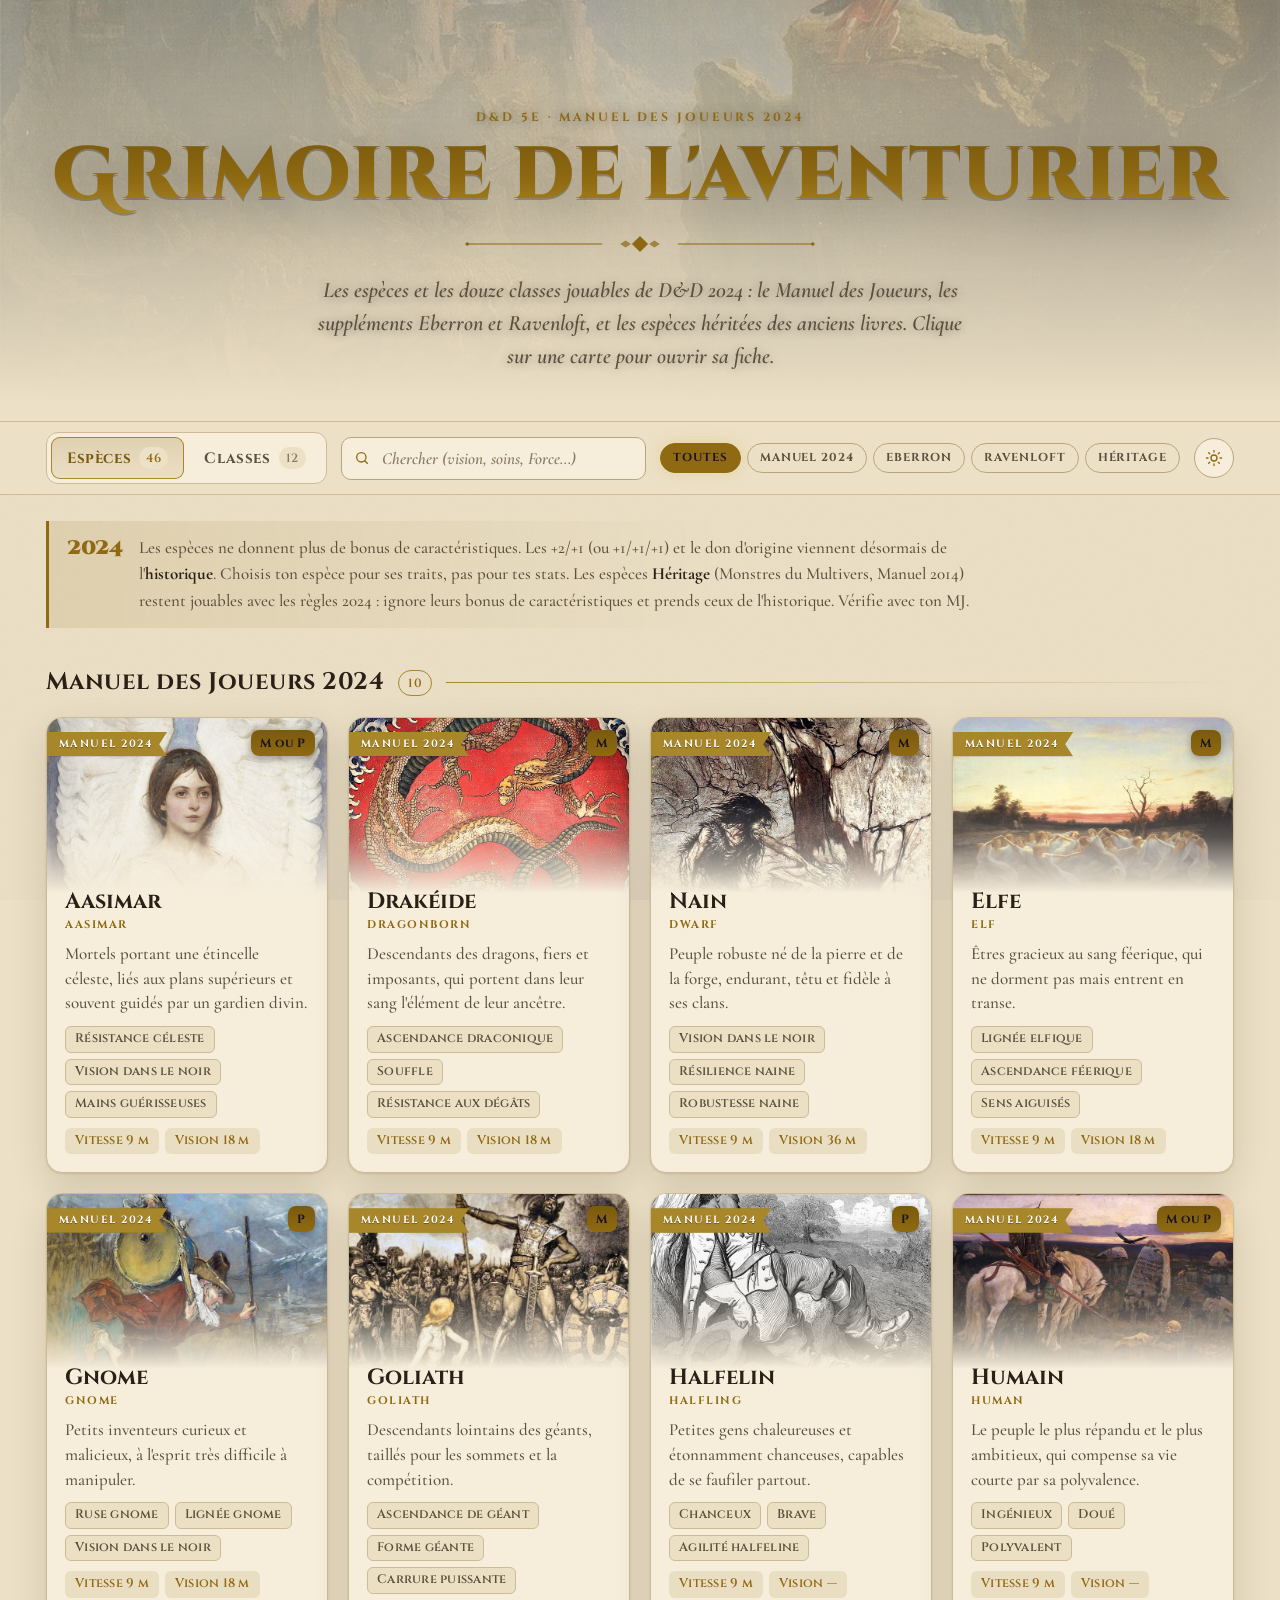
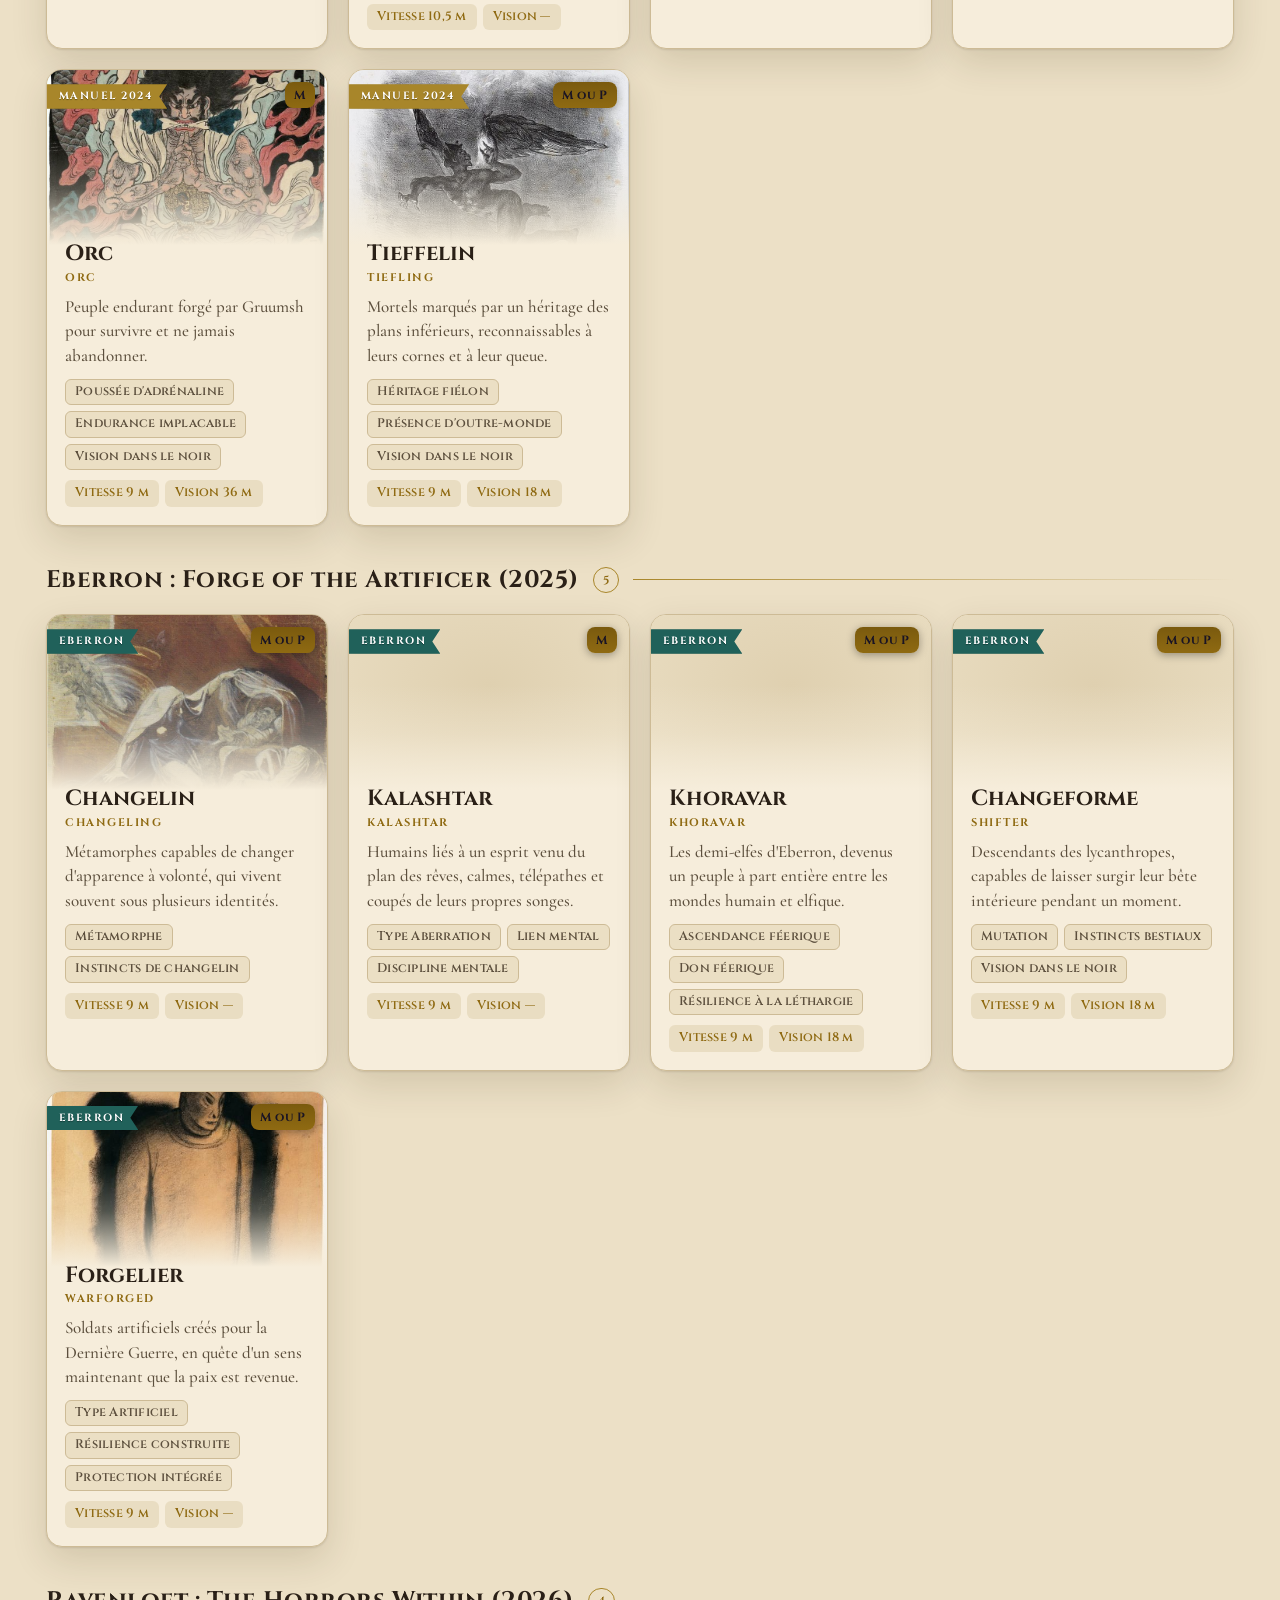
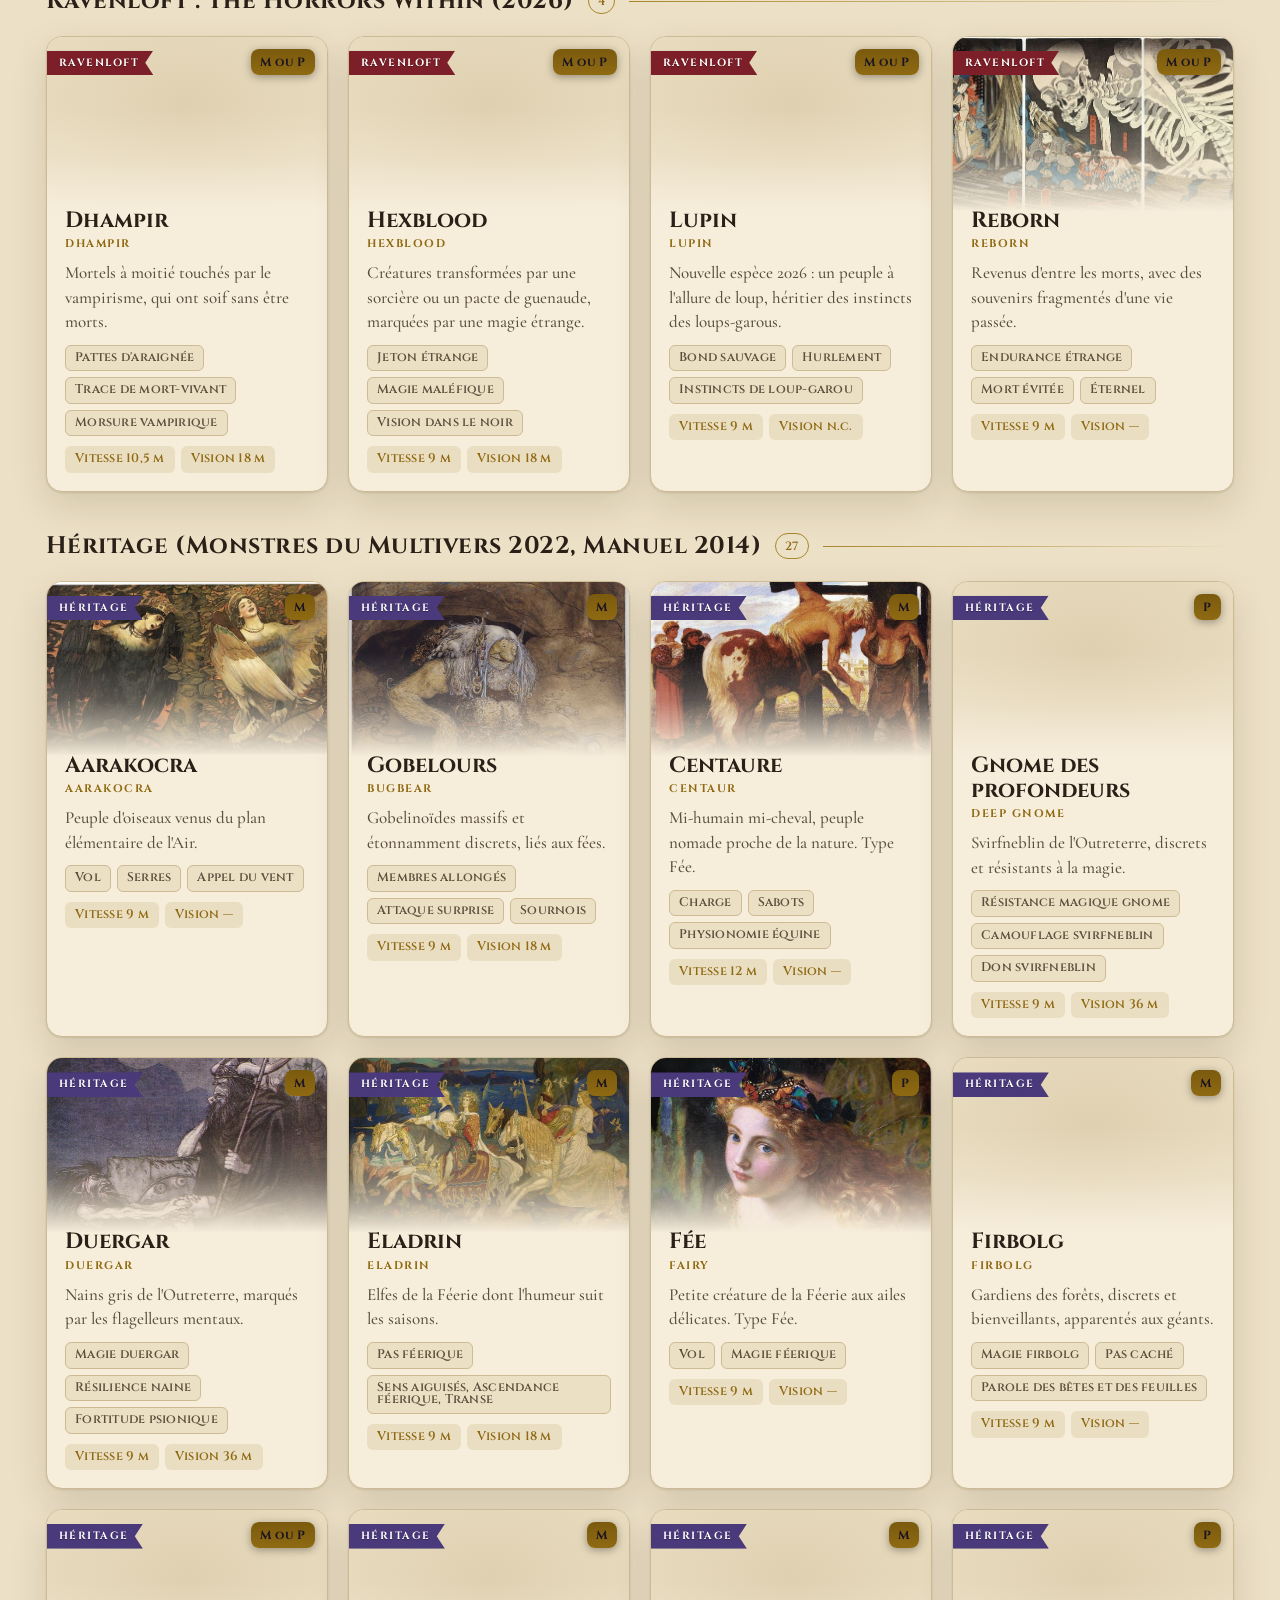
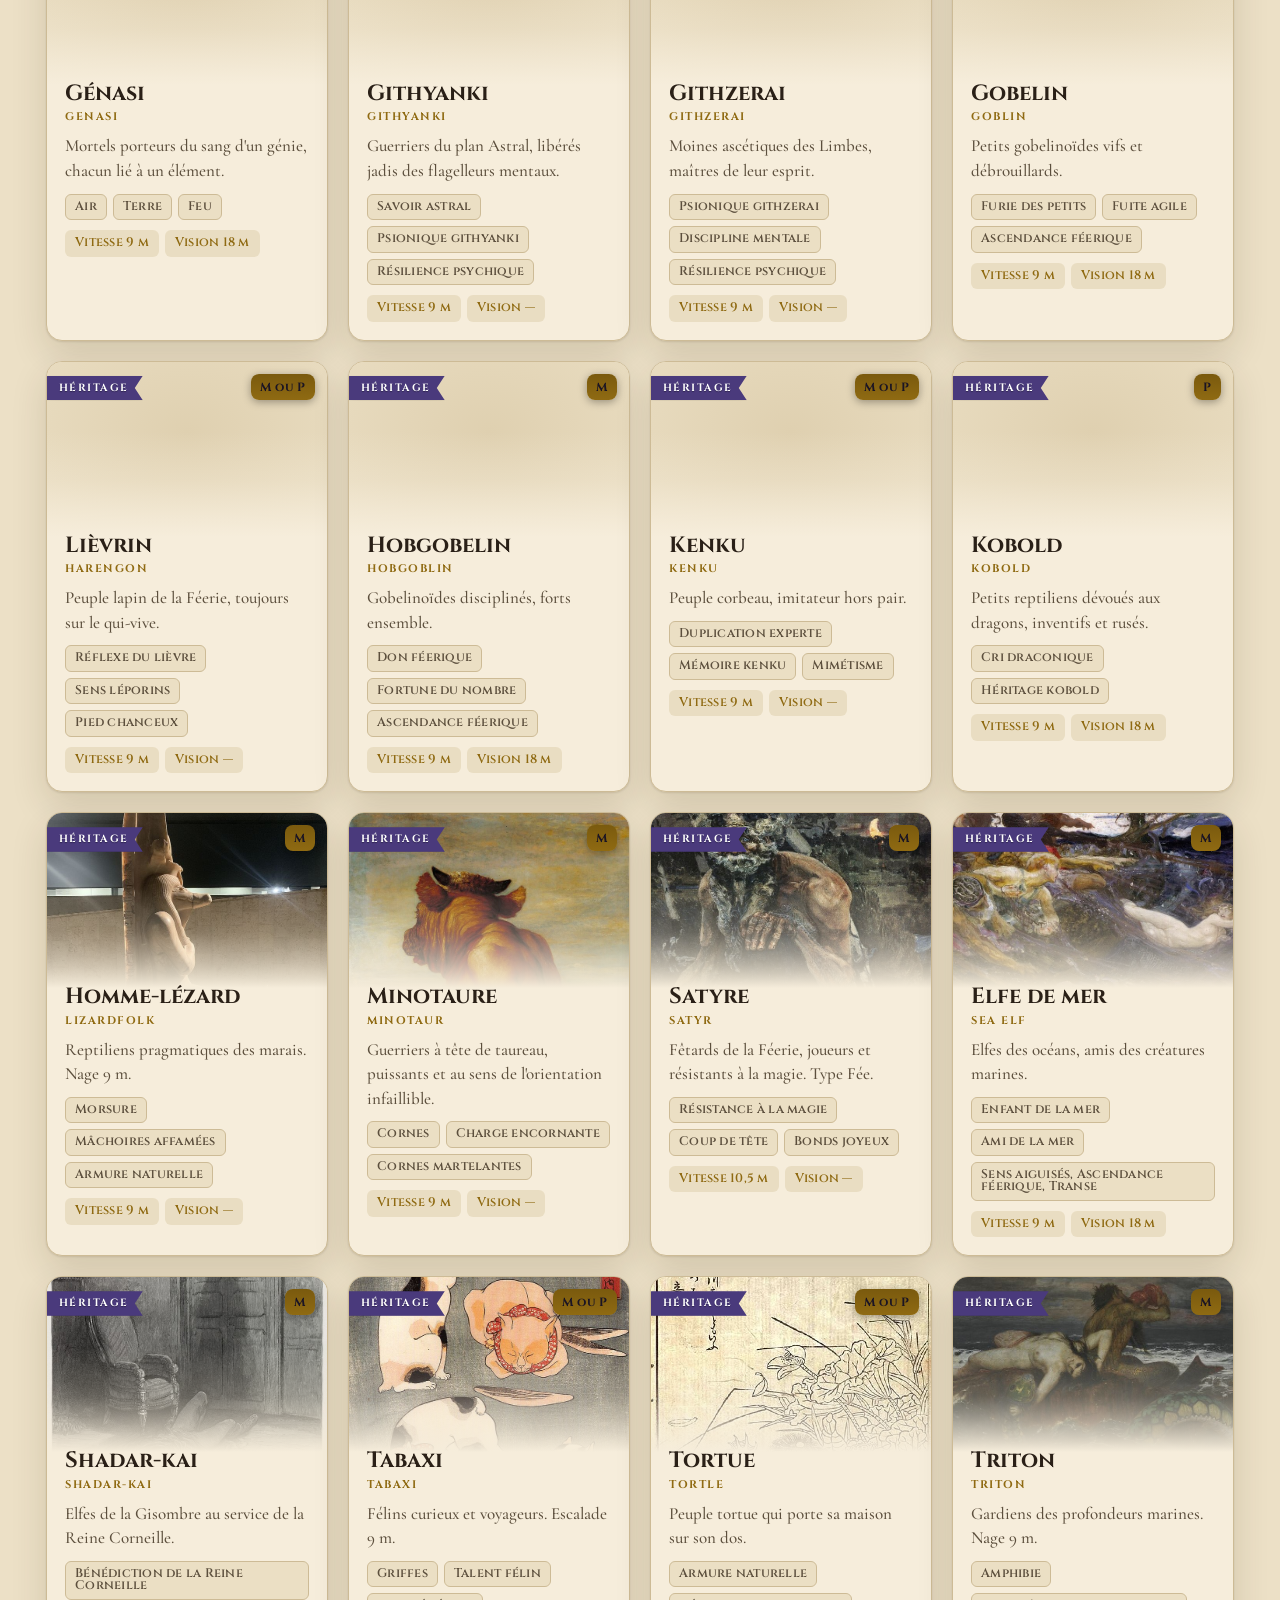
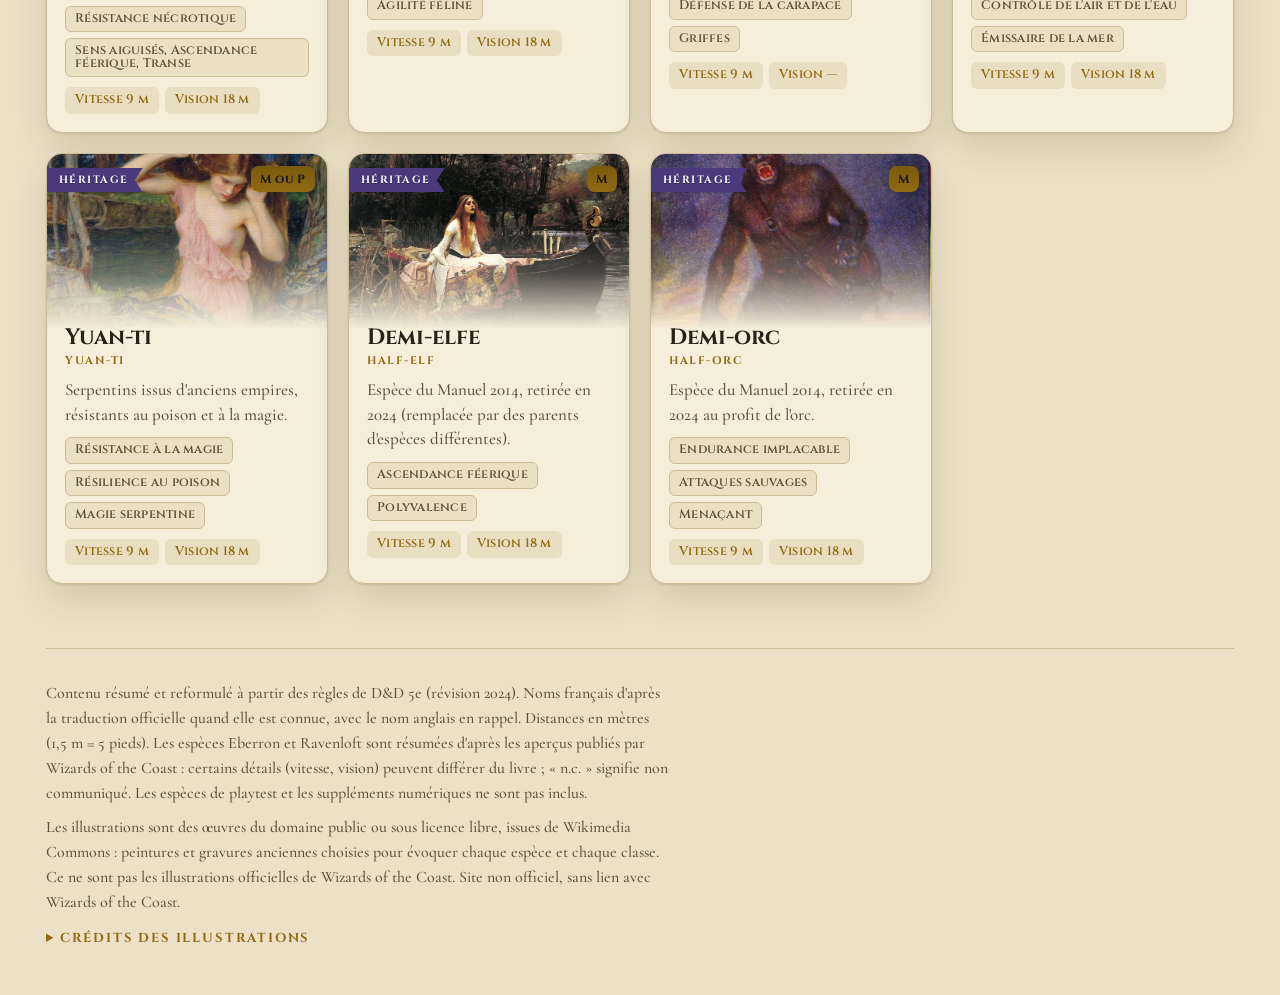
==== commit f131bfb3: "Dernières illustrations : clerc (Doré) et rôdeur (Wyeth) Co-Authored-By: Claude Fable 5.1 <noreply@a" ====
--- a/docs/index.html
+++ b/docs/index.html
@@ -606,7 +606,7 @@
  subs:[["Abjurateur","Abjurer","Barrière arcanique, contresorts renforcés."],["Devin","Diviner","Présage : remplace des jets de d20 par des valeurs tirées d'avance."],["Évocateur","Evoker","Sorts de dégâts qui épargnent les alliés."],["Illusionniste","Illusionist","Illusions améliorées et plus réelles."]]}
 ];
 
-const IMAGES={"aasimar": {"f": "img/aasimar.jpg", "t": "Angel", "a": "Abbott Handerson Thayer", "y": "1887", "l": "domaine public", "u": "https://commons.wikimedia.org/wiki/File:Abbott_Handerson_Thayer_-_Angel_-_Smithsonian.jpg", "pos": "50% 12%"}, "drakeide": {"f": "img/drakeide.jpg", "t": "Dragon", "a": "Katsushika Hokusai", "y": "", "l": "domaine public", "u": "https://commons.wikimedia.org/wiki/File:Hokusai_Dragon.jpg"}, "elfe": {"fit": 1, "f": "img/elfe.jpg", "t": "Ängsälvor (Elfes des prés)", "a": "Nils Blommér", "y": "1850", "l": "domaine public", "u": "https://commons.wikimedia.org/wiki/File:%C3%84ngs%C3%A4lvor_-_Nils_Blomm%C3%A9r_1850.jpg", "pos": "50% 55%"}, "gnome": {"f": "img/gnome.jpg", "t": "Heinrich Schlitt - Auf der Flucht", "a": "Heinrich Schlitt", "y": "", "l": "domaine public", "u": "https://commons.wikimedia.org/wiki/File:Heinrich_Schlitt_-_Auf_der_Flucht.jpg"}, "goliath": {"f": "img/goliath.jpg", "t": "David et Goliath", "a": "Osmar Schindler", "y": "1888", "l": "domaine public", "u": "https://commons.wikimedia.org/wiki/File:Osmar_Schindler_-_David_und_Goliath.jpg", "pos": "50% 20%"}, "humain": {"fit": 1, "f": "img/humain.jpg", "t": "Le Chevalier à la croisée des chemins", "a": "Viktor Vasnetsov", "y": "1882", "l": "domaine public", "u": "https://commons.wikimedia.org/wiki/File:Victor_Vasnetsov_-_Knight_at_the_Crossroads_-_Google_Art_Project.jpg"}, "tieffelin": {"f": "img/tieffelin.jpg", "t": "Méphistophélès dans les airs", "a": "Eugène Delacroix", "y": "1828", "l": "domaine public", "u": "https://commons.wikimedia.org/wiki/File:Eug%C3%A8ne_Delacroix_-_Mephistopheles_in_the_Sky_-_Google_Art_Project.jpg", "pos": "50% 20%"}, "kalashtar": {"fit": 1, "f": "img/kalashtar.jpg", "t": "L'Âme planant au-dessus du corps", "a": "William Blake", "y": "1808", "l": "domaine public", "u": "https://commons.wikimedia.org/wiki/File:Illustrations_to_Robert_Blair%27s_The_Grave_,_object_9_The_Soul_Hovering_over_the_Body.jpg"}, "khoravar": {"fit": 1, "f": "img/khoravar.jpg", "t": "Älvalek (Danse des elfes)", "a": "August Malmström", "y": "1866", "l": "domaine public", "u": "https://commons.wikimedia.org/wiki/File:August_Malmstr%C3%B6m_-_Dancing_Fairies_-_Google_Art_Project.jpg", "pos": "50% 45%"}, "changeforme": {"f": "img/changeforme.jpg", "t": "Le Loup-garou", "a": "Lucas Cranach l'Ancien", "y": "v. 1512", "l": "CC0", "u": "https://commons.wikimedia.org/wiki/File:The_Werewolf_or_the_Cannibal_MET_DP842190.jpg", "pos": "50% 60%"}, "dhampir": {"f": "img/dhampir.jpg", "t": "The Vampire", "a": "Philip Burne-Jones", "y": "1897", "l": "domaine public", "u": "https://commons.wikimedia.org/wiki/File:Burne-Jones-le-Vampire.jpg", "pos": "50% 20%"}, "hexblood": {"f": "img/hexblood.jpg", "t": "Le Cercle magique", "a": "John William Waterhouse", "y": "1886", "l": "domaine public", "u": "https://commons.wikimedia.org/wiki/File:John_William_Waterhouse_-_Magic_Circle.JPG", "pos": "50% 25%"}, "aarakocra": {"fit": 1, "f": "img/aarakocra.jpg", "t": "Sirin et Alkonost", "a": "Viktor Vasnetsov", "y": "1896", "l": "domaine public", "u": "https://commons.wikimedia.org/wiki/File:Vasnetsov_Sirin_Alkonost.jpg", "pos": "50% 20%"}, "gobelours": {"f": "img/gobelours.jpg", "t": "John Bauer - \"Ho, What a Pipsqueak^ Said the Troll\", Bland tomtar och troll, 1912 - NMH 118-1982 - Nationalmuseum", "a": "John Bauer", "y": "", "l": "domaine public", "u": "https://commons.wikimedia.org/wiki/File:John_Bauer_-_%22Ho,_What_a_Pipsqueak%5E_Said_the_Troll%22,_Bland_tomtar_och_troll,_1912_-_NMH_118-1982_-_Nationalmuseum.jpg"}, "centaure": {"fit": 1, "f": "img/centaure.jpg", "t": "Le Centaure chez le forgeron", "a": "Arnold Böcklin", "y": "1888", "l": "domaine public", "u": "https://commons.wikimedia.org/wiki/File:Centaur_in_the_Village_Smithy_(B%C3%B6cklin).jpg", "pos": "50% 35%"}, "gnome-des-profondeurs": {"f": "img/gnome-des-profondeurs.jpg", "t": "Heinrich Schlitt - Zwerge und Pilzsammlerin im Wald", "a": "Heinrich Schlitt", "y": "", "l": "domaine public", "u": "https://commons.wikimedia.org/wiki/File:Heinrich_Schlitt_-_Zwerge_und_Pilzsammlerin_im_Wald.jpg"}, "duergar": {"f": "img/duergar.jpg", "t": "Alberich hagen", "a": "Arthur Rackham", "y": "", "l": "domaine public", "u": "https://commons.wikimedia.org/wiki/File:Alberich_hagen.jpg"}, "eladrin": {"fit": 1, "f": "img/eladrin.jpg", "t": "Les Cavaliers des Sidhe", "a": "John Duncan", "y": "1911", "l": "domaine public", "u": "https://commons.wikimedia.org/wiki/File:Riders_of_th_Sidhe_(big).jpg", "pos": "50% 40%"}, "fee": {"f": "img/fee.jpg", "t": "Take the Fair Face of Woman", "a": "Sophie Gengembre Anderson", "y": "v. 1869", "l": "domaine public", "u": "https://commons.wikimedia.org/wiki/File:SophieAndersonTakethefairfaceofWomanFXD.jpg", "pos": "50% 20%"}, "firbolg": {"fit": 1, "f": "img/firbolg.jpg", "t": "Skogtroll (Troll des forêts)", "a": "Theodor Kittelsen", "y": "1906", "l": "domaine public", "u": "https://commons.wikimedia.org/wiki/File:Theodor_Kittelsen_-_The_Forest_Troll_-_NG.K%26H.B.06912_-_National_Museum_of_Art,_Architecture_and_Design.jpg"}, "genasi": {"f": "img/genasi.jpg", "t": "Stories from the Arabian nights - London 1907 - plate 02", "a": "Edmund Dulac", "y": "1907", "l": "domaine public", "u": "https://commons.wikimedia.org/wiki/File:Stories_from_the_Arabian_nights_-_London_1907_-_plate_02.jpg", "pos": "50% 20%"}, "githyanki": {"f": "img/githyanki.jpg", "t": "Honcho Suikoden Goketsu (BM 1973,0723,0.29 58)", "a": "Utagawa Kuniyoshi", "y": "", "l": "domaine public", "u": "https://commons.wikimedia.org/wiki/File:Honcho_Suikoden_Goketsu_(BM_1973,0723,0.29_58).jpg", "pos": "50% 25%"}, "githzerai": {"f": "img/githzerai.jpg", "t": "Daruma (Bodhidharma)", "a": "Hakuin Ekaku", "y": "", "l": "domaine public", "u": "https://commons.wikimedia.org/wiki/File:Hakuin_Ekaku_-_Bodhidharma_(Daruma).jpg", "pos": "50% 25%"}, "lievrin": {"f": "img/lievrin.jpg", "t": "Le Lapin blanc", "a": "John Tenniel", "y": "1865", "l": "CC0", "u": "https://commons.wikimedia.org/wiki/File:The_White_Rabbit_(Tenniel)_-_The_Nursery_Alice_(1890)_-_BL.jpg", "pos": "50% 20%"}, "kenku": {"fit": 1, "f": "img/kenku.jpg", "t": "Tengu", "a": "Katsushika Hokusai", "y": "", "l": "domaine public", "u": "https://commons.wikimedia.org/wiki/File:A_woman_makes_a_cursing_ritual_ceremony.jpg"}, "minotaure": {"f": "img/minotaure.jpg", "t": "Le Minotaure", "a": "George Frederic Watts", "y": "1885", "l": "domaine public", "u": "https://commons.wikimedia.org/wiki/File:George_Frederic_Watts_-_The_Minotaur_-_Google_Art_Project.jpg", "pos": "50% 20%"}, "satyre": {"f": "img/satyre.jpg", "t": "Pan", "a": "Mikhaïl Vroubel", "y": "1899", "l": "domaine public", "u": "https://commons.wikimedia.org/wiki/File:Vrubel_pan.jpg", "pos": "50% 20%"}, "elfe-de-mer": {"fit": 1, "f": "img/elfe-de-mer.jpg", "t": "Herbert James Draper, Oil Study for The Sea Maiden", "a": "Herbert James Draper", "y": "", "l": "domaine public", "u": "https://commons.wikimedia.org/wiki/File:Herbert_James_Draper,_Oil_Study_for_The_Sea_Maiden.jpg", "pos": "50% 40%"}, "tabaxi": {"f": "img/tabaxi.jpg", "t": "Chats", "a": "Utagawa Kuniyoshi", "y": "", "l": "domaine public", "u": "https://commons.wikimedia.org/wiki/File:Kuniyoshi_Utagawa,_For_cats_in_different_poses.jpg"}, "tortue": {"f": "img/tortue.jpg", "t": "Kappa", "a": "Toriyama Sekien", "y": "1776", "l": "domaine public", "u": "https://commons.wikimedia.org/wiki/File:Kappa_jap_myth.jpg"}, "triton": {"fit": 1, "f": "img/triton.jpg", "t": "Triton et Néréide", "a": "Arnold Böcklin", "y": "1877", "l": "domaine public", "u": "https://commons.wikimedia.org/wiki/File:Arnold_B%C3%B6cklin_Die_Nereide.jpg", "pos": "50% 30%"}, "yuan-ti": {"f": "img/yuan-ti.jpg", "t": "Lamia", "a": "John William Waterhouse", "y": "1905", "l": "domaine public", "u": "https://commons.wikimedia.org/wiki/File:Lamia_Waterhouse.jpg", "pos": "50% 20%"}, "demi-orc": {"f": "img/demi-orc.jpg", "t": "Grendel", "a": "J. R. Skelton", "y": "1908", "l": "domaine public", "u": "https://commons.wikimedia.org/wiki/File:Stories_of_beowulf_grendel.jpg", "pos": "50% 20%"}, "barbare": {"fit": 1, "f": "img/barbare.jpg", "t": "Vercingétorix jette ses armes aux pieds de César", "a": "Lionel Royer", "y": "1899", "l": "domaine public", "u": "https://commons.wikimedia.org/wiki/File:Lionel_Royer_-_Vercingetorix_Throwing_down_His_Weapons_at_the_feet_of_Julius_Caesar.jpg", "pos": "50% 30%"}, "barde": {"f": "img/barde.jpg", "t": "The Bard", "a": "John Martin", "y": "1817", "l": "domaine public", "u": "https://commons.wikimedia.org/wiki/File:John_Martin_-_The_Bard_-_Google_Art_Project.jpg", "pos": "50% 35%"}, "druide": {"f": "img/druide.jpg", "t": "Un archidruide en habit de justice", "a": "S. R. Meyrick et C. H. Smith", "y": "1815", "l": "domaine public", "u": "https://commons.wikimedia.org/wiki/File:An_Arch_Druid_in_His_Judicial_Habit.jpg", "pos": "50% 20%"}, "guerrier": {"f": "img/guerrier.jpg", "t": "Le Chevalier, la Mort et le Diable", "a": "Albrecht Dürer", "y": "1513", "l": "CC0", "u": "https://commons.wikimedia.org/wiki/File:Albrecht_D%C3%BCrer,_Knight,_Death_and_Devil,_1513,_NGA_6637.jpg", "pos": "50% 30%"}, "moine": {"f": "img/moine.jpg", "t": "Bodhidharma (Daruma)", "a": "Tsukioka Yoshitoshi", "y": "1887", "l": "domaine public", "u": "https://commons.wikimedia.org/wiki/File:BodhidharmaYoshitoshi1887.jpg", "pos": "50% 25%"}, "rodeur": {"f": "img/rodeur.jpg", "t": "Robin Hood", "a": "N. C. Wyeth", "y": "1917", "l": "domaine public", "u": "https://commons.wikimedia.org/wiki/File:Robin_Hood-Creswick_Wyeth-0007.jpg", "pos": "50% 25%"}, "ensorceleur": {"fit": 1, "f": "img/ensorceleur.jpg", "t": "The Sorceress", "a": "John William Waterhouse", "y": "v. 1913", "l": "domaine public", "u": "https://commons.wikimedia.org/wiki/File:Waterhouse,_JW_-_The_Sorceress_(1913).jpg", "pos": "50% 20%"}, "occultiste": {"f": "img/occultiste.jpg", "t": "Faust", "a": "Rembrandt", "y": "v. 1652", "l": "domaine public", "u": "https://commons.wikimedia.org/wiki/File:B270_Rembrandt.jpg"}, "magicien": {"f": "img/magicien.jpg", "t": "L'Ensorcellement de Merlin", "a": "Edward Burne-Jones", "y": "1874", "l": "domaine public", "u": "https://commons.wikimedia.org/wiki/File:Beguiling_of_Merlin.jpg", "pos": "50% 25%"}, "reborn": {"fit": 1, "f": "img/reborn.jpg", "t": "Takiyasha la sorcière et le spectre squelette", "a": "Utagawa Kuniyoshi", "y": "v. 1844", "l": "domaine public", "u": "https://commons.wikimedia.org/wiki/File:Takiyasha_the_Witch_and_the_Skeleton_Spectre.jpg", "pos": "62% 45%"}, "roublard": {"f": "img/roublard.jpg", "t": "The Buccaneer was a Picturesque Fellow", "a": "Howard Pyle", "y": "1905", "l": "domaine public", "u": "https://commons.wikimedia.org/wiki/File:Pg_196_-_The_Buccaneer_was_a_Picturesque_Fellow.jpg", "pos": "50% 25%"}, "paladin": {"fit": 1, "f": "img/paladin.jpg", "t": "Sir Galahad, la quête du Graal", "a": "Arthur Hughes", "y": "1870", "l": "domaine public", "u": "https://commons.wikimedia.org/wiki/File:Arthur_Hughes_-_Sir_Galahad_-_The_Quest_for_the_Holy_Grail.jpg", "pos": "35% 50%"}, "shadar-kai": {"f": "img/shadar-kai.jpg", "t": "Le Corbeau", "a": "Gustave Doré", "y": "1884", "l": "domaine public", "u": "https://commons.wikimedia.org/wiki/File:Dore_raven_shadow2.jpg", "pos": "50% 70%"}, "nain": {"f": "img/nain.jpg", "t": "L'Or du Rhin (Alberich)", "a": "Arthur Rackham", "y": "1910", "l": "domaine public", "u": "https://commons.wikimedia.org/wiki/File:The_Rhinegold_%26_The_Valkyrie-Rackham-071.jpg", "pos": "50% 60%"}, "orc": {"f": "img/orc.jpg", "t": "Kidōmaru", "a": "Utagawa Kuniyoshi", "y": "v. 1850", "l": "domaine public", "u": "https://commons.wikimedia.org/wiki/File:Kuniyoshi_Kidomaru.jpg", "pos": "50% 20%"}, "changelin": {"f": "img/changelin.jpg", "t": "Le Changelin (Der Wechselbalg)", "a": "Henry Fuseli", "y": "1780", "l": "domaine public", "u": "https://commons.wikimedia.org/wiki/File:F%C3%BCssli_-_Der_Wechselbalg_-_1780.jpeg", "pos": "50% 40%"}, "kobold": {"f": "img/kobold.jpg", "t": "Aardige sprookjes (contes illustrés)", "a": "", "y": "XIXe siècle", "l": "domaine public", "u": "https://commons.wikimedia.org/wiki/File:Aardige_sprookjes_-_KW_Ki_5105_-_044.jpg", "pos": "50% 40%"}, "homme-lezard": {"f": "img/homme-lezard.jpg", "t": "Sobek et Amenhotep III (statue, musée de Louxor)", "a": "photographie Marsupium", "y": "", "l": "CC BY 4.0", "u": "https://commons.wikimedia.org/wiki/File:Double_statue_of_Sobek_and_Amenhotep_III_-_Luxor_Museum_06.jpg", "pos": "50% 18%"}, "halfelin": {"fit": 1, "f": "img/halfelin.jpg", "t": "Le Petit Poucet", "a": "Gustave Doré", "y": "1862", "l": "domaine public", "u": "https://commons.wikimedia.org/wiki/File:Le_Petit_Poucet_(136548020).jpg", "pos": "50% 40%"}, "forgelier": {"f": "img/forgelier.jpg", "t": "Le Golem", "a": "Hugo Steiner-Prag", "y": "1915", "l": "domaine public", "u": "https://commons.wikimedia.org/wiki/File:Steiner-Prag_Golem.jpg", "pos": "50% 20%"}, "lupin": {"fit": 1, "f": "img/lupin.jpg", "t": "La Bête du Gévaudan", "a": "gravure, The London Magazine", "y": "1765", "l": "domaine public", "u": "https://commons.wikimedia.org/wiki/File:B%C3%AAte_du_G%C3%A9vaudan_-_The_London_Magazine.jpg", "pos": "50% 50%"}, "gobelin": {"f": "img/gobelin.jpg", "t": "Peter Pan dans les jardins de Kensington", "a": "Arthur Rackham", "y": "1906", "l": "domaine public", "u": "https://commons.wikimedia.org/wiki/File:Houghton_Typ_905R.06.195_(A)_-_Arthur_Rackham,_Peter_Pan_-_The_Kensington_Gardens.png", "pos": "50% 30%"}, "hobgobelin": {"f": "img/hobgobelin.jpg", "t": "Puck (Le Songe d'une nuit d'été)", "a": "Arthur Rackham", "y": "1908", "l": "domaine public", "u": "https://commons.wikimedia.org/wiki/File:Rackham_Puck.jpg", "pos": "50% 30%"}, "demi-elfe": {"fit": 1, "f": "img/demi-elfe.jpg", "t": "La Dame de Shalott", "a": "John William Waterhouse", "y": "1888", "l": "domaine public", "u": "https://commons.wikimedia.org/wiki/File:John_William_Waterhouse_-_The_Lady_of_Shalott_-_Google_Art_Project_(derivative_work_-_AutoContrast_edit_in_LCH_space).jpg", "pos": "45% 40%"}, "hero": {"f": "img/hero.jpg", "t": "The Bard", "a": "John Martin", "y": "1817", "l": "domaine public", "u": "https://commons.wikimedia.org/wiki/File:John_Martin_-_The_Bard_-_Google_Art_Project.jpg", "pos": "50% 35%"}};
+const IMAGES={"aasimar": {"f": "img/aasimar.jpg", "t": "Angel", "a": "Abbott Handerson Thayer", "y": "1887", "l": "domaine public", "u": "https://commons.wikimedia.org/wiki/File:Abbott_Handerson_Thayer_-_Angel_-_Smithsonian.jpg", "pos": "50% 12%"}, "drakeide": {"f": "img/drakeide.jpg", "t": "Dragon", "a": "Katsushika Hokusai", "y": "", "l": "domaine public", "u": "https://commons.wikimedia.org/wiki/File:Hokusai_Dragon.jpg"}, "elfe": {"fit": 1, "f": "img/elfe.jpg", "t": "Ängsälvor (Elfes des prés)", "a": "Nils Blommér", "y": "1850", "l": "domaine public", "u": "https://commons.wikimedia.org/wiki/File:%C3%84ngs%C3%A4lvor_-_Nils_Blomm%C3%A9r_1850.jpg", "pos": "50% 55%"}, "gnome": {"f": "img/gnome.jpg", "t": "Heinrich Schlitt - Auf der Flucht", "a": "Heinrich Schlitt", "y": "", "l": "domaine public", "u": "https://commons.wikimedia.org/wiki/File:Heinrich_Schlitt_-_Auf_der_Flucht.jpg"}, "goliath": {"f": "img/goliath.jpg", "t": "David et Goliath", "a": "Osmar Schindler", "y": "1888", "l": "domaine public", "u": "https://commons.wikimedia.org/wiki/File:Osmar_Schindler_-_David_und_Goliath.jpg", "pos": "50% 20%"}, "humain": {"fit": 1, "f": "img/humain.jpg", "t": "Le Chevalier à la croisée des chemins", "a": "Viktor Vasnetsov", "y": "1882", "l": "domaine public", "u": "https://commons.wikimedia.org/wiki/File:Victor_Vasnetsov_-_Knight_at_the_Crossroads_-_Google_Art_Project.jpg"}, "tieffelin": {"f": "img/tieffelin.jpg", "t": "Méphistophélès dans les airs", "a": "Eugène Delacroix", "y": "1828", "l": "domaine public", "u": "https://commons.wikimedia.org/wiki/File:Eug%C3%A8ne_Delacroix_-_Mephistopheles_in_the_Sky_-_Google_Art_Project.jpg", "pos": "50% 20%"}, "kalashtar": {"fit": 1, "f": "img/kalashtar.jpg", "t": "L'Âme planant au-dessus du corps", "a": "William Blake", "y": "1808", "l": "domaine public", "u": "https://commons.wikimedia.org/wiki/File:Illustrations_to_Robert_Blair%27s_The_Grave_,_object_9_The_Soul_Hovering_over_the_Body.jpg"}, "khoravar": {"fit": 1, "f": "img/khoravar.jpg", "t": "Älvalek (Danse des elfes)", "a": "August Malmström", "y": "1866", "l": "domaine public", "u": "https://commons.wikimedia.org/wiki/File:August_Malmstr%C3%B6m_-_Dancing_Fairies_-_Google_Art_Project.jpg", "pos": "50% 45%"}, "changeforme": {"f": "img/changeforme.jpg", "t": "Le Loup-garou", "a": "Lucas Cranach l'Ancien", "y": "v. 1512", "l": "CC0", "u": "https://commons.wikimedia.org/wiki/File:The_Werewolf_or_the_Cannibal_MET_DP842190.jpg", "pos": "50% 60%"}, "dhampir": {"f": "img/dhampir.jpg", "t": "The Vampire", "a": "Philip Burne-Jones", "y": "1897", "l": "domaine public", "u": "https://commons.wikimedia.org/wiki/File:Burne-Jones-le-Vampire.jpg", "pos": "50% 20%"}, "hexblood": {"f": "img/hexblood.jpg", "t": "Le Cercle magique", "a": "John William Waterhouse", "y": "1886", "l": "domaine public", "u": "https://commons.wikimedia.org/wiki/File:John_William_Waterhouse_-_Magic_Circle.JPG", "pos": "50% 25%"}, "aarakocra": {"fit": 1, "f": "img/aarakocra.jpg", "t": "Sirin et Alkonost", "a": "Viktor Vasnetsov", "y": "1896", "l": "domaine public", "u": "https://commons.wikimedia.org/wiki/File:Vasnetsov_Sirin_Alkonost.jpg", "pos": "50% 20%"}, "gobelours": {"f": "img/gobelours.jpg", "t": "John Bauer - \"Ho, What a Pipsqueak^ Said the Troll\", Bland tomtar och troll, 1912 - NMH 118-1982 - Nationalmuseum", "a": "John Bauer", "y": "", "l": "domaine public", "u": "https://commons.wikimedia.org/wiki/File:John_Bauer_-_%22Ho,_What_a_Pipsqueak%5E_Said_the_Troll%22,_Bland_tomtar_och_troll,_1912_-_NMH_118-1982_-_Nationalmuseum.jpg"}, "centaure": {"fit": 1, "f": "img/centaure.jpg", "t": "Le Centaure chez le forgeron", "a": "Arnold Böcklin", "y": "1888", "l": "domaine public", "u": "https://commons.wikimedia.org/wiki/File:Centaur_in_the_Village_Smithy_(B%C3%B6cklin).jpg", "pos": "50% 35%"}, "gnome-des-profondeurs": {"f": "img/gnome-des-profondeurs.jpg", "t": "Heinrich Schlitt - Zwerge und Pilzsammlerin im Wald", "a": "Heinrich Schlitt", "y": "", "l": "domaine public", "u": "https://commons.wikimedia.org/wiki/File:Heinrich_Schlitt_-_Zwerge_und_Pilzsammlerin_im_Wald.jpg"}, "duergar": {"f": "img/duergar.jpg", "t": "Alberich hagen", "a": "Arthur Rackham", "y": "", "l": "domaine public", "u": "https://commons.wikimedia.org/wiki/File:Alberich_hagen.jpg"}, "eladrin": {"fit": 1, "f": "img/eladrin.jpg", "t": "Les Cavaliers des Sidhe", "a": "John Duncan", "y": "1911", "l": "domaine public", "u": "https://commons.wikimedia.org/wiki/File:Riders_of_th_Sidhe_(big).jpg", "pos": "50% 40%"}, "fee": {"f": "img/fee.jpg", "t": "Take the Fair Face of Woman", "a": "Sophie Gengembre Anderson", "y": "v. 1869", "l": "domaine public", "u": "https://commons.wikimedia.org/wiki/File:SophieAndersonTakethefairfaceofWomanFXD.jpg", "pos": "50% 20%"}, "firbolg": {"fit": 1, "f": "img/firbolg.jpg", "t": "Skogtroll (Troll des forêts)", "a": "Theodor Kittelsen", "y": "1906", "l": "domaine public", "u": "https://commons.wikimedia.org/wiki/File:Theodor_Kittelsen_-_The_Forest_Troll_-_NG.K%26H.B.06912_-_National_Museum_of_Art,_Architecture_and_Design.jpg"}, "genasi": {"f": "img/genasi.jpg", "t": "Stories from the Arabian nights - London 1907 - plate 02", "a": "Edmund Dulac", "y": "1907", "l": "domaine public", "u": "https://commons.wikimedia.org/wiki/File:Stories_from_the_Arabian_nights_-_London_1907_-_plate_02.jpg", "pos": "50% 20%"}, "githyanki": {"f": "img/githyanki.jpg", "t": "Honcho Suikoden Goketsu (BM 1973,0723,0.29 58)", "a": "Utagawa Kuniyoshi", "y": "", "l": "domaine public", "u": "https://commons.wikimedia.org/wiki/File:Honcho_Suikoden_Goketsu_(BM_1973,0723,0.29_58).jpg", "pos": "50% 25%"}, "githzerai": {"f": "img/githzerai.jpg", "t": "Daruma (Bodhidharma)", "a": "Hakuin Ekaku", "y": "", "l": "domaine public", "u": "https://commons.wikimedia.org/wiki/File:Hakuin_Ekaku_-_Bodhidharma_(Daruma).jpg", "pos": "50% 25%"}, "lievrin": {"f": "img/lievrin.jpg", "t": "Le Lapin blanc", "a": "John Tenniel", "y": "1865", "l": "CC0", "u": "https://commons.wikimedia.org/wiki/File:The_White_Rabbit_(Tenniel)_-_The_Nursery_Alice_(1890)_-_BL.jpg", "pos": "50% 20%"}, "kenku": {"fit": 1, "f": "img/kenku.jpg", "t": "Tengu", "a": "Katsushika Hokusai", "y": "", "l": "domaine public", "u": "https://commons.wikimedia.org/wiki/File:A_woman_makes_a_cursing_ritual_ceremony.jpg"}, "minotaure": {"f": "img/minotaure.jpg", "t": "Le Minotaure", "a": "George Frederic Watts", "y": "1885", "l": "domaine public", "u": "https://commons.wikimedia.org/wiki/File:George_Frederic_Watts_-_The_Minotaur_-_Google_Art_Project.jpg", "pos": "50% 20%"}, "satyre": {"f": "img/satyre.jpg", "t": "Pan", "a": "Mikhaïl Vroubel", "y": "1899", "l": "domaine public", "u": "https://commons.wikimedia.org/wiki/File:Vrubel_pan.jpg", "pos": "50% 20%"}, "elfe-de-mer": {"fit": 1, "f": "img/elfe-de-mer.jpg", "t": "Herbert James Draper, Oil Study for The Sea Maiden", "a": "Herbert James Draper", "y": "", "l": "domaine public", "u": "https://commons.wikimedia.org/wiki/File:Herbert_James_Draper,_Oil_Study_for_The_Sea_Maiden.jpg", "pos": "50% 40%"}, "tabaxi": {"f": "img/tabaxi.jpg", "t": "Chats", "a": "Utagawa Kuniyoshi", "y": "", "l": "domaine public", "u": "https://commons.wikimedia.org/wiki/File:Kuniyoshi_Utagawa,_For_cats_in_different_poses.jpg"}, "tortue": {"f": "img/tortue.jpg", "t": "Kappa", "a": "Toriyama Sekien", "y": "1776", "l": "domaine public", "u": "https://commons.wikimedia.org/wiki/File:Kappa_jap_myth.jpg"}, "triton": {"fit": 1, "f": "img/triton.jpg", "t": "Triton et Néréide", "a": "Arnold Böcklin", "y": "1877", "l": "domaine public", "u": "https://commons.wikimedia.org/wiki/File:Arnold_B%C3%B6cklin_Die_Nereide.jpg", "pos": "50% 30%"}, "yuan-ti": {"f": "img/yuan-ti.jpg", "t": "Lamia", "a": "John William Waterhouse", "y": "1905", "l": "domaine public", "u": "https://commons.wikimedia.org/wiki/File:Lamia_Waterhouse.jpg", "pos": "50% 20%"}, "demi-orc": {"f": "img/demi-orc.jpg", "t": "Grendel", "a": "J. R. Skelton", "y": "1908", "l": "domaine public", "u": "https://commons.wikimedia.org/wiki/File:Stories_of_beowulf_grendel.jpg", "pos": "50% 20%"}, "barbare": {"fit": 1, "f": "img/barbare.jpg", "t": "Vercingétorix jette ses armes aux pieds de César", "a": "Lionel Royer", "y": "1899", "l": "domaine public", "u": "https://commons.wikimedia.org/wiki/File:Lionel_Royer_-_Vercingetorix_Throwing_down_His_Weapons_at_the_feet_of_Julius_Caesar.jpg", "pos": "50% 30%"}, "barde": {"f": "img/barde.jpg", "t": "The Bard", "a": "John Martin", "y": "1817", "l": "domaine public", "u": "https://commons.wikimedia.org/wiki/File:John_Martin_-_The_Bard_-_Google_Art_Project.jpg", "pos": "50% 35%"}, "druide": {"f": "img/druide.jpg", "t": "Un archidruide en habit de justice", "a": "S. R. Meyrick et C. H. Smith", "y": "1815", "l": "domaine public", "u": "https://commons.wikimedia.org/wiki/File:An_Arch_Druid_in_His_Judicial_Habit.jpg", "pos": "50% 20%"}, "guerrier": {"f": "img/guerrier.jpg", "t": "Le Chevalier, la Mort et le Diable", "a": "Albrecht Dürer", "y": "1513", "l": "CC0", "u": "https://commons.wikimedia.org/wiki/File:Albrecht_D%C3%BCrer,_Knight,_Death_and_Devil,_1513,_NGA_6637.jpg", "pos": "50% 30%"}, "moine": {"f": "img/moine.jpg", "t": "Bodhidharma (Daruma)", "a": "Tsukioka Yoshitoshi", "y": "1887", "l": "domaine public", "u": "https://commons.wikimedia.org/wiki/File:BodhidharmaYoshitoshi1887.jpg", "pos": "50% 25%"}, "rodeur": {"f": "img/rodeur.jpg", "t": "Robin Hood et ses compagnons (détail)", "a": "N. C. Wyeth", "y": "1917", "l": "domaine public", "u": "https://commons.wikimedia.org/wiki/File:N._C._Wyeth_Robin_Hood_Nottingham_1917_illustration_detail.jpg", "pos": "50% 40%"}, "ensorceleur": {"fit": 1, "f": "img/ensorceleur.jpg", "t": "The Sorceress", "a": "John William Waterhouse", "y": "v. 1913", "l": "domaine public", "u": "https://commons.wikimedia.org/wiki/File:Waterhouse,_JW_-_The_Sorceress_(1913).jpg", "pos": "50% 20%"}, "occultiste": {"f": "img/occultiste.jpg", "t": "Faust", "a": "Rembrandt", "y": "v. 1652", "l": "domaine public", "u": "https://commons.wikimedia.org/wiki/File:B270_Rembrandt.jpg"}, "magicien": {"f": "img/magicien.jpg", "t": "L'Ensorcellement de Merlin", "a": "Edward Burne-Jones", "y": "1874", "l": "domaine public", "u": "https://commons.wikimedia.org/wiki/File:Beguiling_of_Merlin.jpg", "pos": "50% 25%"}, "reborn": {"fit": 1, "f": "img/reborn.jpg", "t": "Takiyasha la sorcière et le spectre squelette", "a": "Utagawa Kuniyoshi", "y": "v. 1844", "l": "domaine public", "u": "https://commons.wikimedia.org/wiki/File:Takiyasha_the_Witch_and_the_Skeleton_Spectre.jpg", "pos": "62% 45%"}, "roublard": {"f": "img/roublard.jpg", "t": "The Buccaneer was a Picturesque Fellow", "a": "Howard Pyle", "y": "1905", "l": "domaine public", "u": "https://commons.wikimedia.org/wiki/File:Pg_196_-_The_Buccaneer_was_a_Picturesque_Fellow.jpg", "pos": "50% 25%"}, "paladin": {"fit": 1, "f": "img/paladin.jpg", "t": "Sir Galahad, la quête du Graal", "a": "Arthur Hughes", "y": "1870", "l": "domaine public", "u": "https://commons.wikimedia.org/wiki/File:Arthur_Hughes_-_Sir_Galahad_-_The_Quest_for_the_Holy_Grail.jpg", "pos": "35% 50%"}, "shadar-kai": {"f": "img/shadar-kai.jpg", "t": "Le Corbeau", "a": "Gustave Doré", "y": "1884", "l": "domaine public", "u": "https://commons.wikimedia.org/wiki/File:Dore_raven_shadow2.jpg", "pos": "50% 70%"}, "nain": {"f": "img/nain.jpg", "t": "L'Or du Rhin (Alberich)", "a": "Arthur Rackham", "y": "1910", "l": "domaine public", "u": "https://commons.wikimedia.org/wiki/File:The_Rhinegold_%26_The_Valkyrie-Rackham-071.jpg", "pos": "50% 60%"}, "orc": {"f": "img/orc.jpg", "t": "Kidōmaru", "a": "Utagawa Kuniyoshi", "y": "v. 1850", "l": "domaine public", "u": "https://commons.wikimedia.org/wiki/File:Kuniyoshi_Kidomaru.jpg", "pos": "50% 20%"}, "changelin": {"f": "img/changelin.jpg", "t": "Le Changelin (Der Wechselbalg)", "a": "Henry Fuseli", "y": "1780", "l": "domaine public", "u": "https://commons.wikimedia.org/wiki/File:F%C3%BCssli_-_Der_Wechselbalg_-_1780.jpeg", "pos": "50% 40%"}, "kobold": {"f": "img/kobold.jpg", "t": "Aardige sprookjes (contes illustrés)", "a": "", "y": "XIXe siècle", "l": "domaine public", "u": "https://commons.wikimedia.org/wiki/File:Aardige_sprookjes_-_KW_Ki_5105_-_044.jpg", "pos": "50% 40%"}, "homme-lezard": {"f": "img/homme-lezard.jpg", "t": "Sobek et Amenhotep III (statue, musée de Louxor)", "a": "photographie Marsupium", "y": "", "l": "CC BY 4.0", "u": "https://commons.wikimedia.org/wiki/File:Double_statue_of_Sobek_and_Amenhotep_III_-_Luxor_Museum_06.jpg", "pos": "50% 18%"}, "halfelin": {"fit": 1, "f": "img/halfelin.jpg", "t": "Le Petit Poucet", "a": "Gustave Doré", "y": "1862", "l": "domaine public", "u": "https://commons.wikimedia.org/wiki/File:Le_Petit_Poucet_(136548020).jpg", "pos": "50% 40%"}, "forgelier": {"f": "img/forgelier.jpg", "t": "Le Golem", "a": "Hugo Steiner-Prag", "y": "1915", "l": "domaine public", "u": "https://commons.wikimedia.org/wiki/File:Steiner-Prag_Golem.jpg", "pos": "50% 20%"}, "lupin": {"fit": 1, "f": "img/lupin.jpg", "t": "La Bête du Gévaudan", "a": "gravure, The London Magazine", "y": "1765", "l": "domaine public", "u": "https://commons.wikimedia.org/wiki/File:B%C3%AAte_du_G%C3%A9vaudan_-_The_London_Magazine.jpg", "pos": "50% 50%"}, "gobelin": {"f": "img/gobelin.jpg", "t": "Peter Pan dans les jardins de Kensington", "a": "Arthur Rackham", "y": "1906", "l": "domaine public", "u": "https://commons.wikimedia.org/wiki/File:Houghton_Typ_905R.06.195_(A)_-_Arthur_Rackham,_Peter_Pan_-_The_Kensington_Gardens.png", "pos": "50% 30%"}, "hobgobelin": {"f": "img/hobgobelin.jpg", "t": "Puck (Le Songe d'une nuit d'été)", "a": "Arthur Rackham", "y": "1908", "l": "domaine public", "u": "https://commons.wikimedia.org/wiki/File:Rackham_Puck.jpg", "pos": "50% 30%"}, "demi-elfe": {"fit": 1, "f": "img/demi-elfe.jpg", "t": "La Dame de Shalott", "a": "John William Waterhouse", "y": "1888", "l": "domaine public", "u": "https://commons.wikimedia.org/wiki/File:John_William_Waterhouse_-_The_Lady_of_Shalott_-_Google_Art_Project_(derivative_work_-_AutoContrast_edit_in_LCH_space).jpg", "pos": "45% 40%"}, "clerc": {"f": "img/clerc.jpg", "t": "Pierre l'Ermite prêchant la croisade", "a": "Gustave Doré", "y": "1877", "l": "domaine public", "u": "https://commons.wikimedia.org/wiki/File:Gustave_Dor%C3%A9_-_Peter_the_Hermit_Preaching_the_Crusade.jpg", "pos": "55% 55%"}, "hero": {"f": "img/hero.jpg", "t": "The Bard", "a": "John Martin", "y": "1817", "l": "domaine public", "u": "https://commons.wikimedia.org/wiki/File:John_Martin_-_The_Bard_-_Google_Art_Project.jpg", "pos": "50% 35%"}};
 
 const grid=document.getElementById('grid'),q=document.getElementById('q'),chips=document.getElementById('chips'),dlg=document.getElementById('dlg'),body=document.getElementById('dlg-body');
 let view='especes',filtre='all';
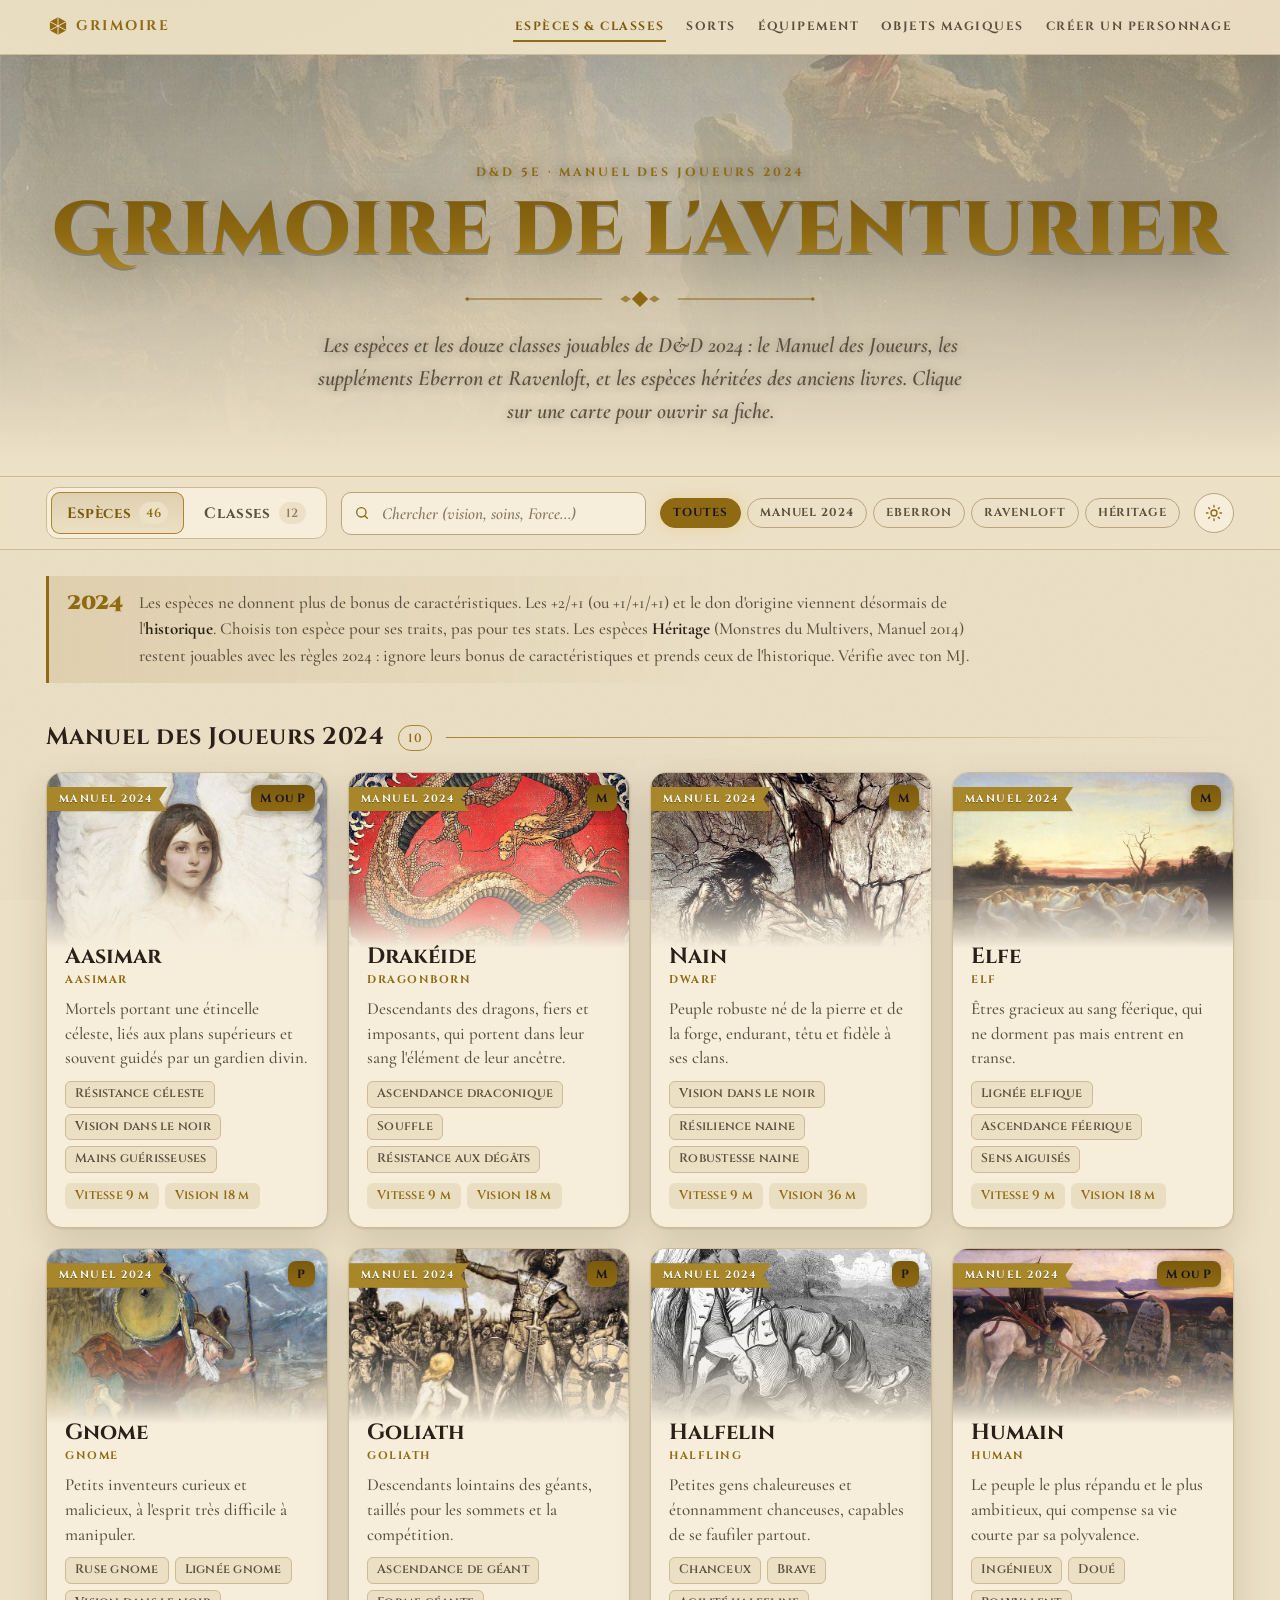
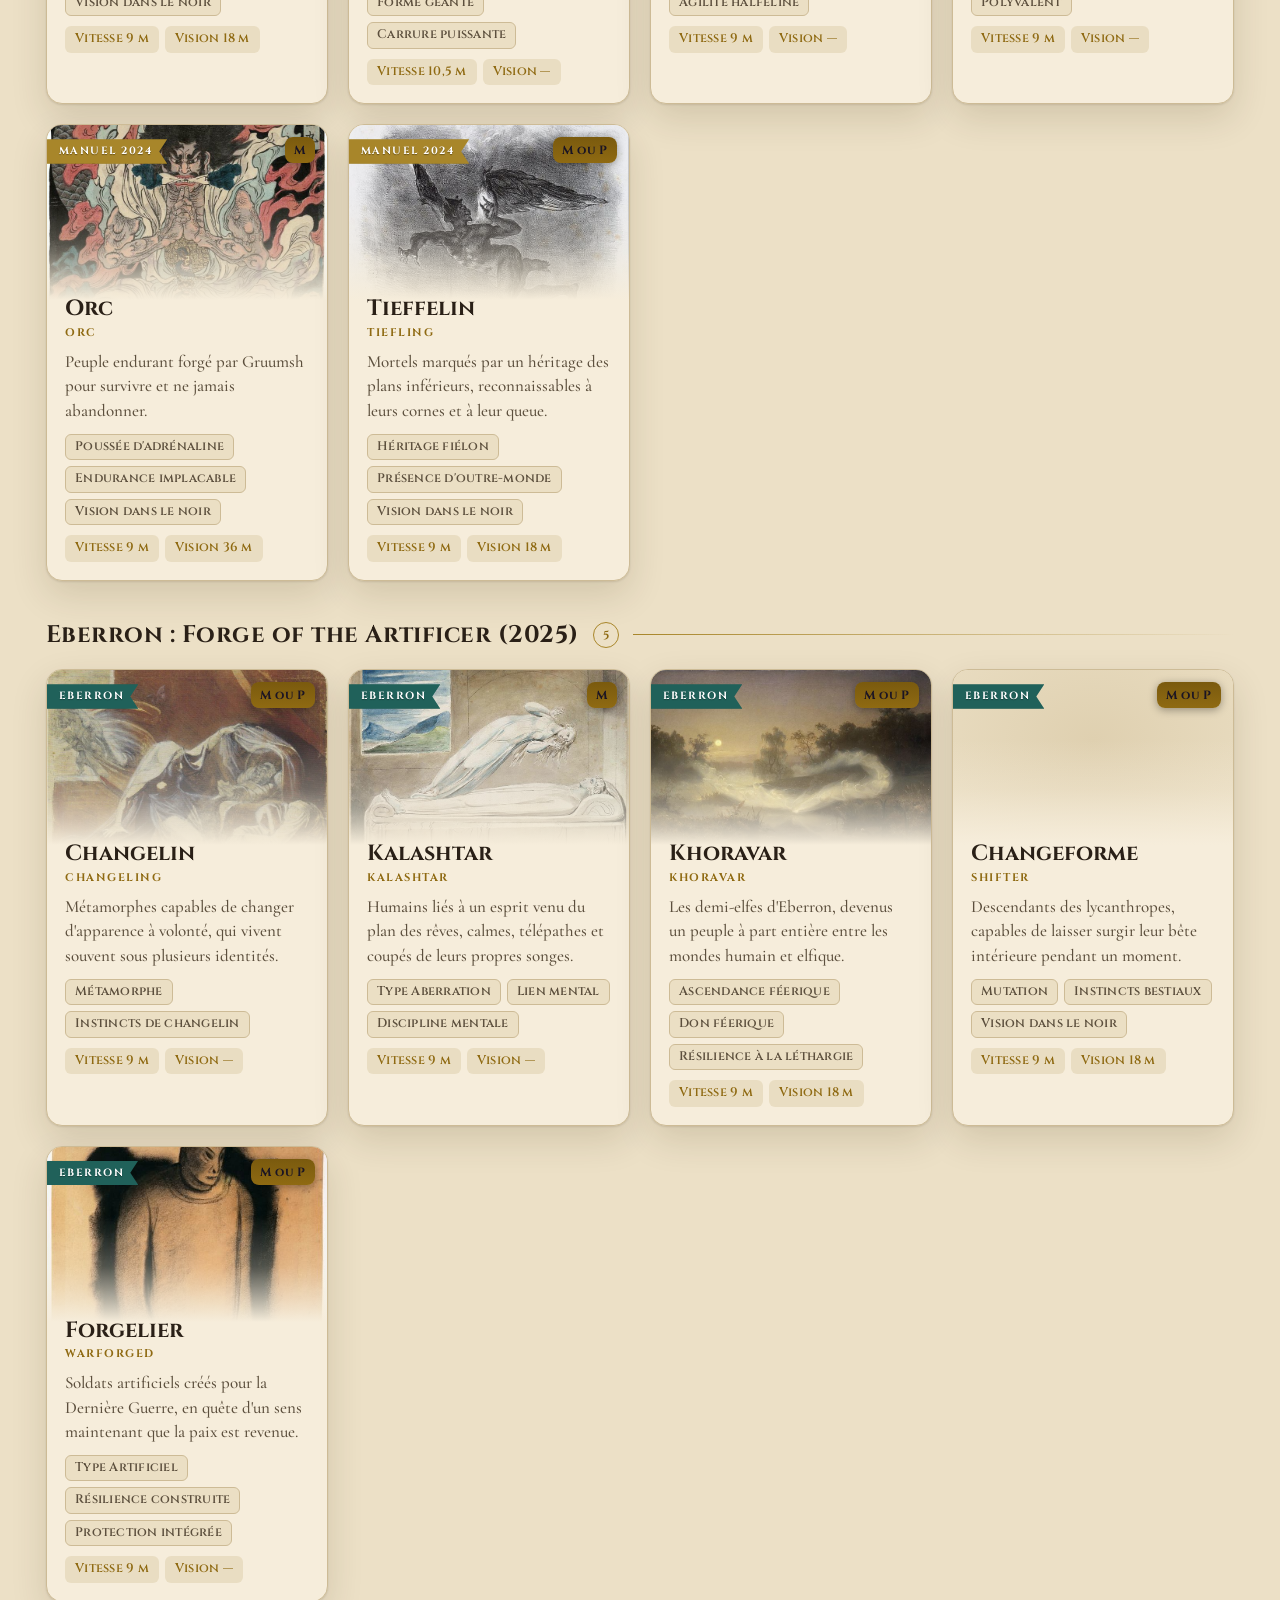
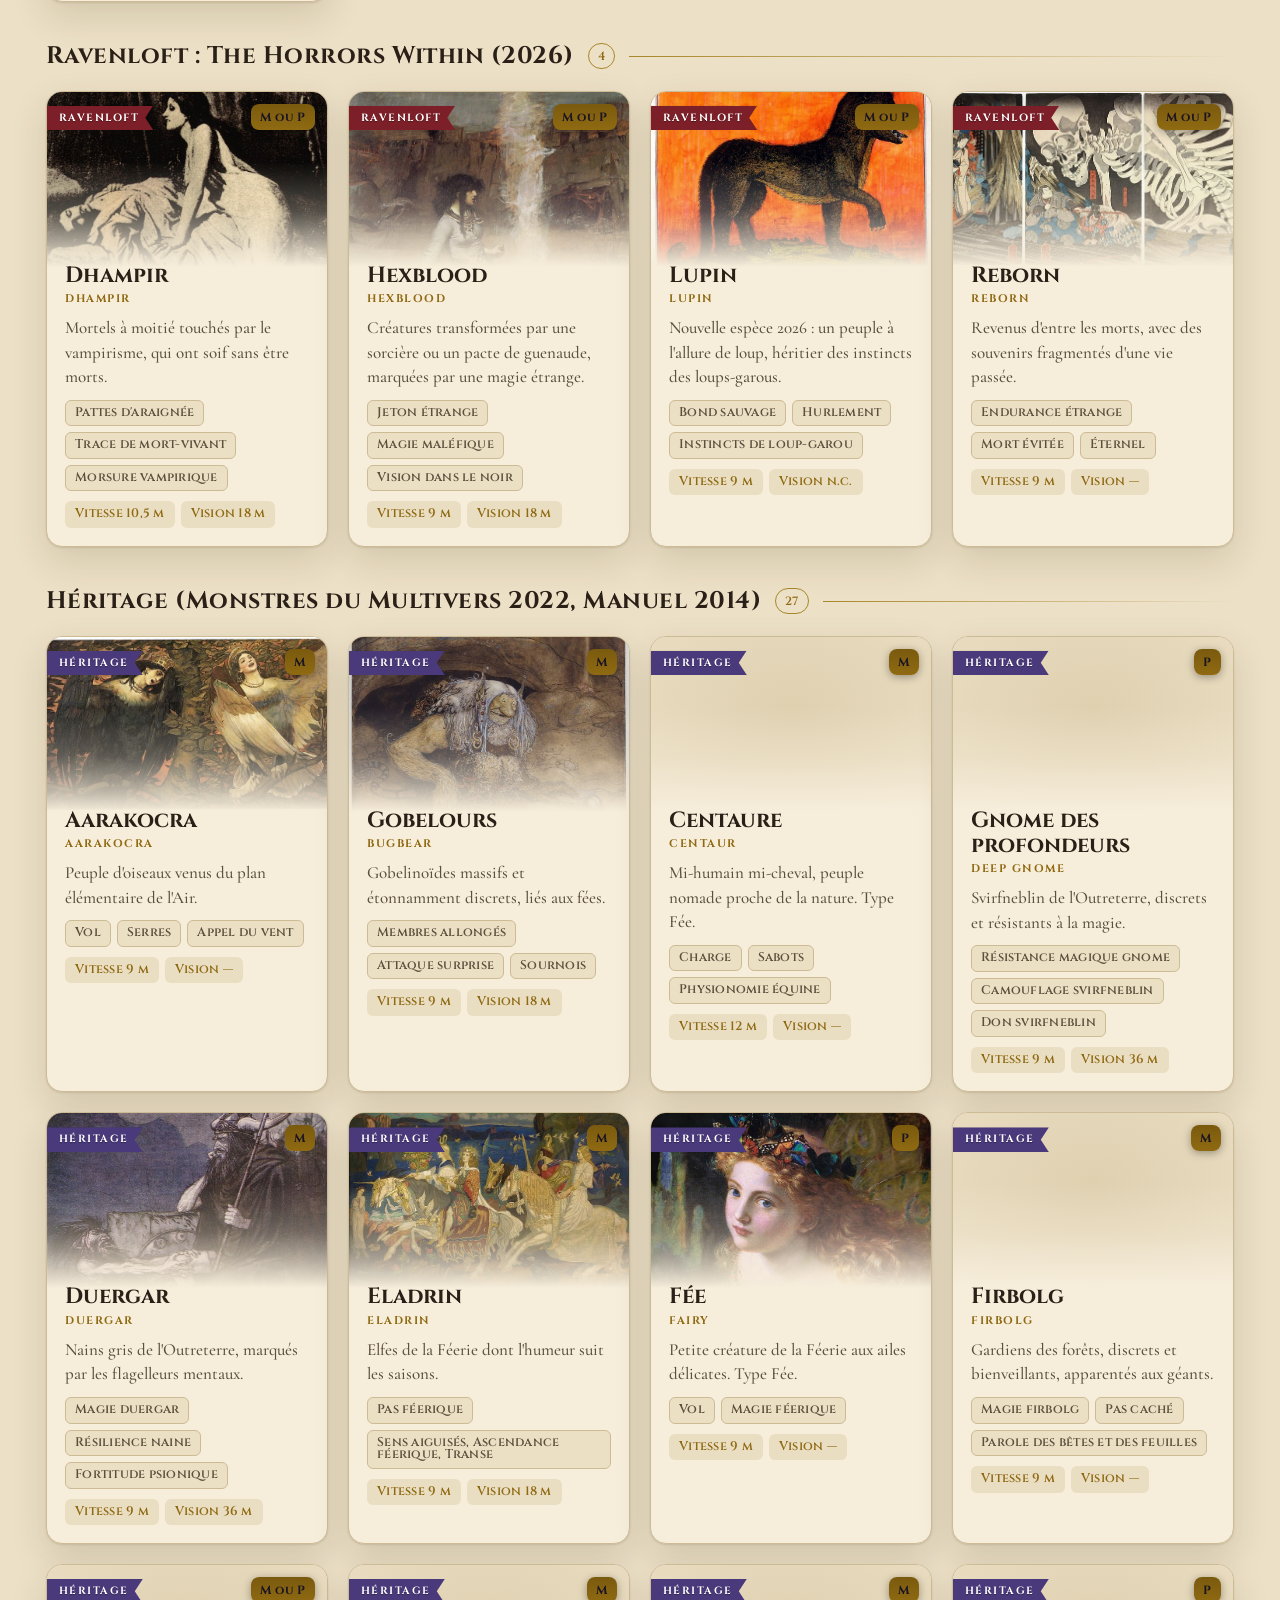
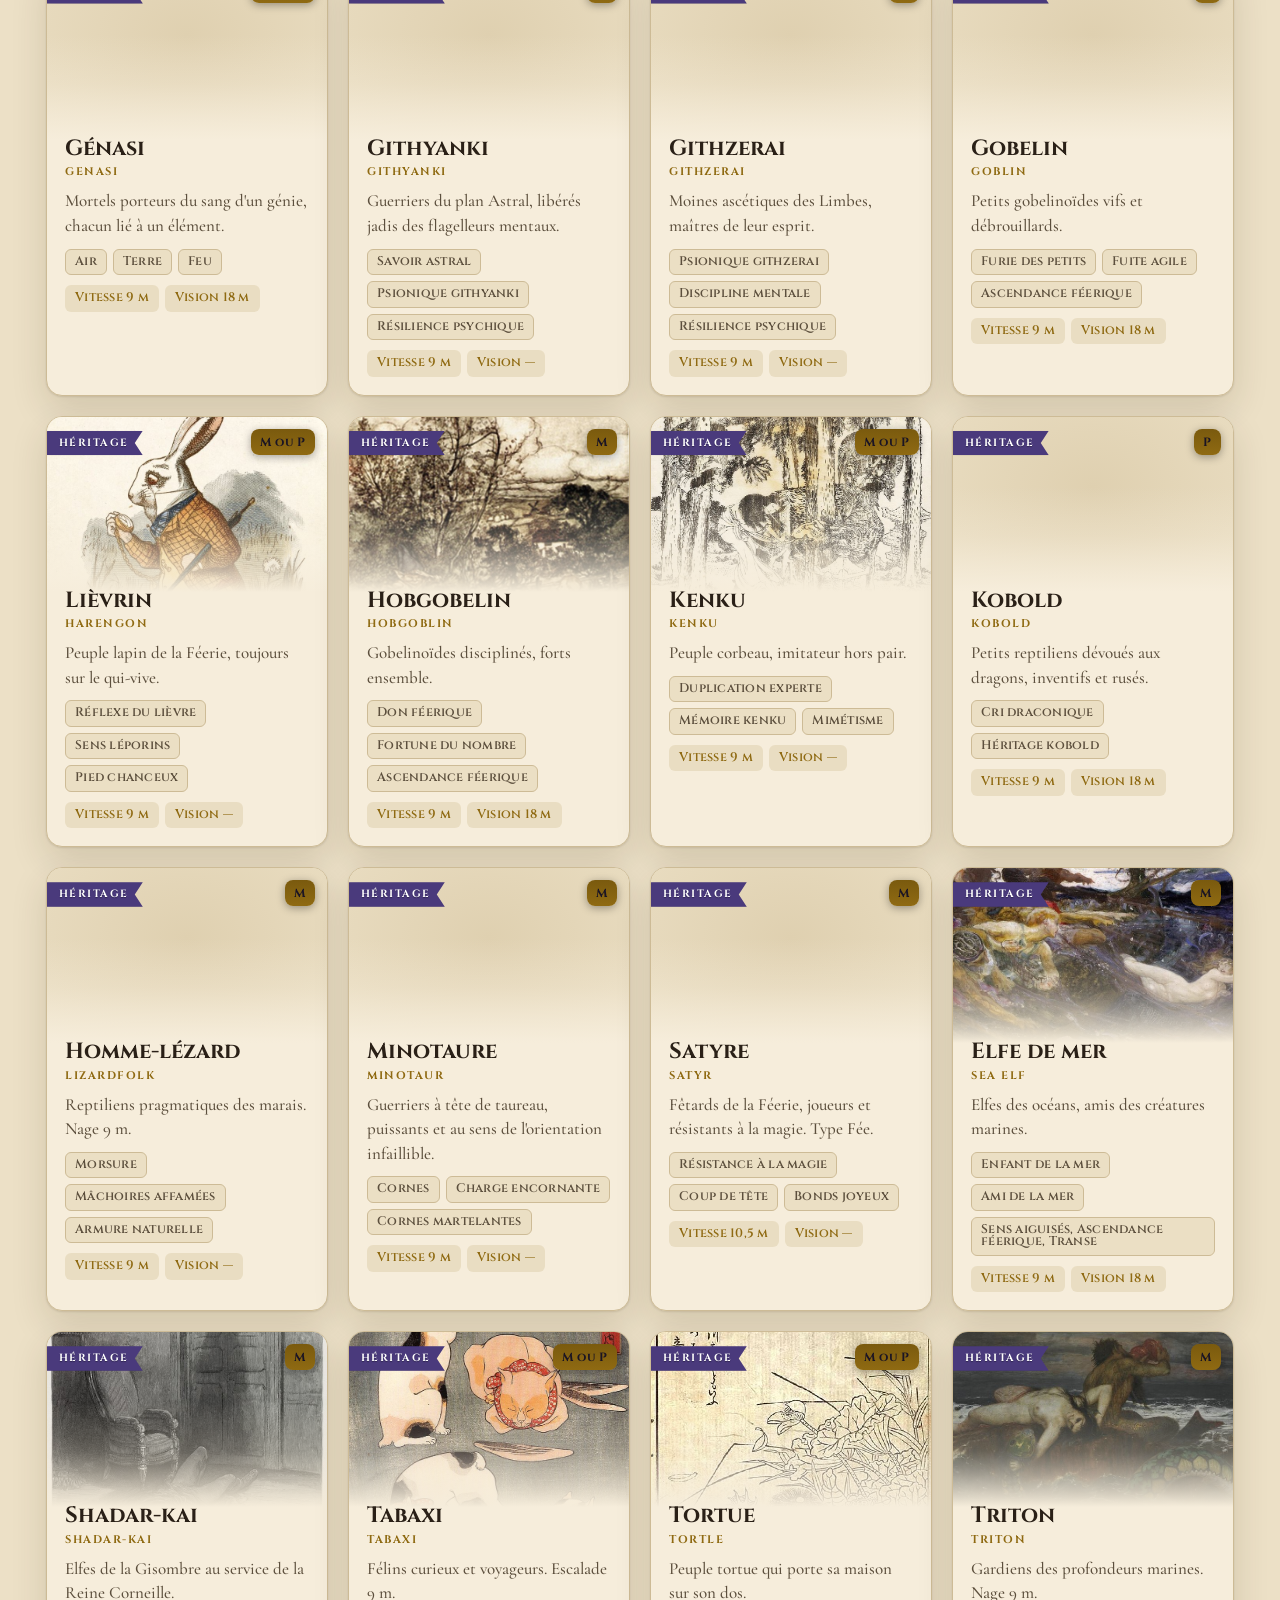
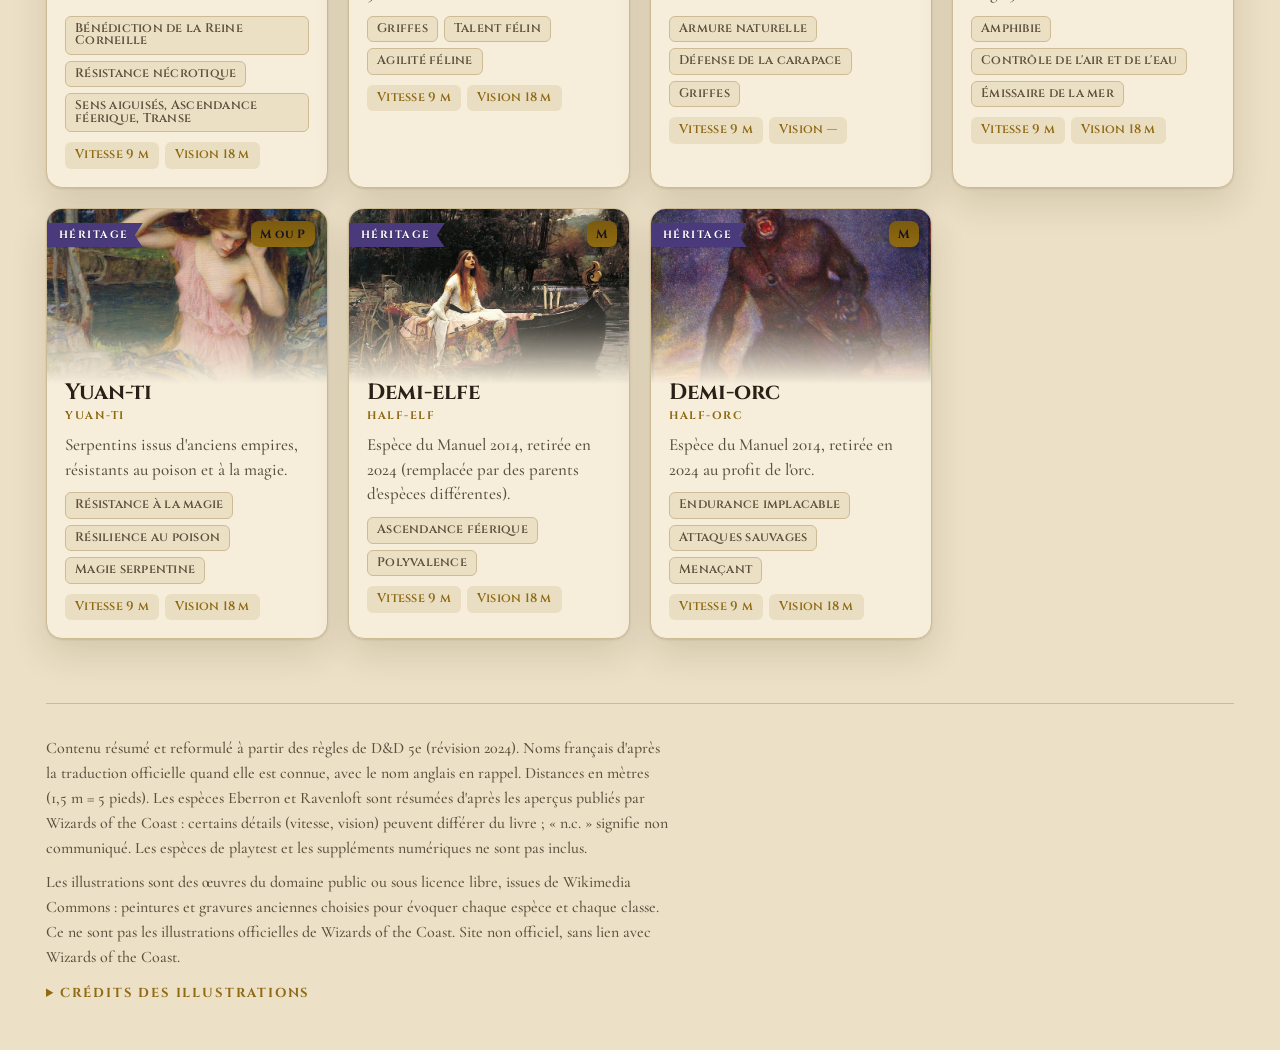
==== commit 039c5c3c: "Sorts, équipement, objets magiques et créateur de personnage (SRD 5.2.1 FR) Quatre nouvelles pages g" ====
--- a/docs/index.html
+++ b/docs/index.html
@@ -9,208 +9,22 @@
 <link rel="preconnect" href="https://fonts.googleapis.com">
 <link rel="preconnect" href="https://fonts.gstatic.com" crossorigin>
 <link rel="stylesheet" href="https://fonts.googleapis.com/css2?family=Cinzel:wght@500;700;900&family=Cinzel+Decorative:wght@700;900&family=Cormorant+Garamond:ital,wght@0,500;0,600;0,700;1,500;1,600&display=swap">
+<link rel="stylesheet" href="style.css">
 <style>
-:root{
-  --bg:#0f0d14; --bg-2:#161320; --surface:#1c1826; --surface-2:#272031; --surface-3:#322940;
-  --ink:#f1e8d4; --ink-2:#bdb29a; --ink-3:#8d8371;
-  --line:#372e45; --line-2:#4a3f5c;
-  --gold:#d4af37; --gold-2:#f3d98a; --gold-3:#9a7a24; --gold-soft:rgba(212,175,55,.14);
-  --crimson:#b8343f; --crimson-2:#8e262f; --teal:#3f9a8c; --teal-2:#2f766c; --violet:#8a6fc4; --violet-2:#5f4a99;
-  --on-color:#fff;
-  --shadow:0 1px 2px rgba(0,0,0,.45),0 18px 44px rgba(0,0,0,.45);
-  --glow:0 0 0 1px var(--gold-3),0 0 28px rgba(212,175,55,.18),0 26px 56px rgba(0,0,0,.55);
-  --display:"Cinzel",Georgia,"Times New Roman",serif;
-  --fancy:"Cinzel Decorative","Cinzel",Georgia,serif;
-  --body:"Cormorant Garamond",Georgia,"Times New Roman",serif;
-  --radius:16px;
-  --hero-fade:rgba(15,13,20,.35);
-  color-scheme:dark;
-}
-@media (prefers-color-scheme:light){
-  :root:not([data-theme="dark"]){
-    --bg:#ece0c6; --bg-2:#e4d6b8; --surface:#f6eddb; --surface-2:#ebdfc4; --surface-3:#dfd0b0;
-    --ink:#2a2017; --ink-2:#5c4f3d; --ink-3:#8a7b62;
-    --line:#cdbb96; --line-2:#b9a57c;
-    --gold:#8f6a12; --gold-2:#7a5a0e; --gold-3:#a8862a; --gold-soft:rgba(143,106,18,.12);
-    --crimson:#9b2a34; --crimson-2:#7d1f28; --teal:#2b7a6d; --teal-2:#20615a; --violet:#5e4a9c; --violet-2:#4a3a7c;
-    --shadow:0 1px 2px rgba(60,40,10,.12),0 14px 36px rgba(60,40,10,.14);
-    --glow:0 0 0 1px var(--gold-3),0 0 24px rgba(143,106,18,.16),0 22px 48px rgba(60,40,10,.22);
-    --hero-fade:rgba(236,224,198,.25);
-    color-scheme:light;
-  }
-}
-:root[data-theme="light"]{
-  --bg:#ece0c6; --bg-2:#e4d6b8; --surface:#f6eddb; --surface-2:#ebdfc4; --surface-3:#dfd0b0;
-  --ink:#2a2017; --ink-2:#5c4f3d; --ink-3:#8a7b62;
-  --line:#cdbb96; --line-2:#b9a57c;
-  --gold:#8f6a12; --gold-2:#7a5a0e; --gold-3:#a8862a; --gold-soft:rgba(143,106,18,.12);
-  --crimson:#9b2a34; --crimson-2:#7d1f28; --teal:#2b7a6d; --teal-2:#20615a; --violet:#5e4a9c; --violet-2:#4a3a7c;
-  --shadow:0 1px 2px rgba(60,40,10,.12),0 14px 36px rgba(60,40,10,.14);
-  --glow:0 0 0 1px var(--gold-3),0 0 24px rgba(143,106,18,.16),0 22px 48px rgba(60,40,10,.22);
-  --hero-fade:rgba(236,224,198,.25);
-  color-scheme:light;
-}
-*{box-sizing:border-box}
-html{scroll-padding-top:90px}
-[hidden]{display:none!important}
-body{margin:0;background:var(--bg);color:var(--ink);font:500 18px/1.55 var(--body);min-height:100dvh;overflow-x:hidden}
-body::before{content:"";position:fixed;inset:0;z-index:0;pointer-events:none;opacity:.5;
-  background:url("data:image/svg+xml,%3Csvg xmlns='http://www.w3.org/2000/svg' width='220' height='220'%3E%3Cfilter id='n'%3E%3CfeTurbulence type='fractalNoise' baseFrequency='.85' numOctaves='2' stitchTiles='stitch'/%3E%3CfeColorMatrix values='0 0 0 0 .5 0 0 0 0 .45 0 0 0 0 .35 0 0 0 .18 0'/%3E%3C/filter%3E%3Crect width='100%25' height='100%25' filter='url(%23n)'/%3E%3C/svg%3E")}
-body::after{content:"";position:fixed;inset:0;z-index:0;pointer-events:none;
-  background:radial-gradient(1100px 520px at 12% -8%,var(--gold-soft),transparent 62%),radial-gradient(800px 480px at 100% 8%,rgba(184,52,63,.10),transparent 60%),radial-gradient(900px 600px at 50% 120%,rgba(138,111,196,.10),transparent 60%)}
-.wrap{position:relative;z-index:1;max-width:1220px;margin:0 auto;padding-inline:16px}
-a{color:var(--gold);text-decoration:underline;text-underline-offset:3px;text-decoration-thickness:1px}
-:focus-visible{outline:2px solid var(--gold);outline-offset:3px;border-radius:4px}
-
-/* ---------- hero ---------- */
-.hero{position:relative;z-index:1;isolation:isolate;padding-block:clamp(56px,10vw,110px) clamp(28px,5vw,48px);text-align:center;overflow:hidden}
-.hero-art{position:absolute;inset:0;z-index:-1;background:var(--bg-2)}
-.hero-art img{width:100%;height:100%;object-fit:cover;object-position:50% 40%;display:block;opacity:.55;filter:saturate(.85)}
-.hero-art::after{content:"";position:absolute;inset:0;background:linear-gradient(to bottom,var(--hero-fade),var(--bg) 96%),radial-gradient(60% 80% at 50% 30%,transparent,rgba(0,0,0,.25))}
-.eyebrow{font:700 12px/1.2 var(--display);letter-spacing:.24em;text-transform:uppercase;color:var(--gold)}
-.hero .eyebrow{text-shadow:0 1px 12px rgba(0,0,0,.5)}
-h1{font:900 clamp(34px,7vw,74px)/1.05 var(--fancy);margin:14px 0 0;letter-spacing:.01em;text-wrap:balance;
-  background:linear-gradient(180deg,var(--gold-2) 0%,var(--gold) 55%,var(--gold-3) 100%);-webkit-background-clip:text;background-clip:text;color:transparent;
-  filter:drop-shadow(0 2px 0 rgba(0,0,0,.25)) drop-shadow(0 12px 28px rgba(0,0,0,.35))}
-.flourish{display:block;width:min(360px,70vw);height:24px;margin:16px auto 0;color:var(--gold)}
-.flourish.small{width:160px;height:16px;margin:8px 0 0}
-.lede{max-width:66ch;margin:18px auto 0;font:italic 600 clamp(18px,2.2vw,22px)/1.5 var(--body);color:var(--ink-2);text-wrap:pretty}
-.hero .lede{text-shadow:0 1px 10px rgba(0,0,0,.35)}
-
-/* ---------- toolbar ---------- */
-.bar{position:sticky;top:0;z-index:6;background:color-mix(in srgb,var(--bg) 84%,transparent);backdrop-filter:blur(14px);-webkit-backdrop-filter:blur(14px);border-block:1px solid var(--line)}
-.bar-in{display:flex;flex-wrap:wrap;gap:10px 14px;align-items:center;padding-block:10px}
-.tabs{display:flex;gap:4px;background:var(--surface);border:1px solid var(--line);border-radius:12px;padding:4px}
-.tab{font:700 15px/1 var(--display);letter-spacing:.04em;border:0;background:transparent;color:var(--ink-2);padding:10px 16px;border-radius:9px;cursor:pointer;display:inline-flex;align-items:center;gap:8px;transition:background .15s,color .15s}
-.tab:hover{color:var(--ink)}
-.tab[aria-selected="true"]{background:linear-gradient(180deg,var(--surface-3),var(--surface-2));color:var(--gold-2);box-shadow:inset 0 0 0 1px var(--gold-3)}
-.tab .n{font:600 12px var(--display);color:var(--ink-3);background:var(--bg);border-radius:999px;padding:3px 7px}
-.tab[aria-selected="true"] .n{color:var(--gold)}
-.search{flex:1 1 220px;min-width:0;position:relative}
-.search input{width:100%;font:600 17px var(--body);padding:10px 14px 10px 40px;border:1px solid var(--line-2);border-radius:10px;background:var(--surface);color:var(--ink);transition:border-color .15s,box-shadow .15s}
-.search input::placeholder{color:var(--ink-3);font-style:italic}
-.search input:focus{outline:0;border-color:var(--gold-3);box-shadow:0 0 0 3px var(--gold-soft)}
-.search svg{position:absolute;left:13px;top:50%;transform:translateY(-50%);width:16px;height:16px;stroke:var(--gold);fill:none;stroke-width:2;stroke-linecap:round}
-.chips{display:flex;flex-wrap:wrap;gap:6px}
-.chip{font:700 11.5px/1 var(--display);letter-spacing:.08em;text-transform:uppercase;border:1px solid var(--line-2);background:transparent;color:var(--ink-2);padding:8px 12px;border-radius:999px;cursor:pointer;transition:all .15s}
-.chip:hover{border-color:var(--gold-3);color:var(--ink)}
-.chip[aria-pressed="true"]{background:var(--gold);border-color:var(--gold);color:#1a1424;box-shadow:0 0 16px rgba(212,175,55,.25)}
-.theme{margin-left:auto;flex:none;width:40px;height:40px;border-radius:50%;border:1px solid var(--line-2);background:var(--surface);color:var(--gold);cursor:pointer;display:grid;place-items:center}
-.theme svg{width:18px;height:18px;fill:none;stroke:currentColor;stroke-width:1.8;stroke-linecap:round;stroke-linejoin:round}
-.theme .sun{display:none}
-:root[data-theme="light"] .theme .sun{display:block}
-:root[data-theme="light"] .theme .moon{display:none}
-@media (prefers-color-scheme:light){:root:not([data-theme="dark"]) .theme .sun{display:block}:root:not([data-theme="dark"]) .theme .moon{display:none}}
-
-/* ---------- notes ---------- */
-.note{margin-top:26px;display:grid;grid-template-columns:auto 1fr;gap:16px;align-items:start;background:linear-gradient(90deg,var(--gold-soft),transparent 70%);border-left:3px solid var(--gold);border-radius:0 12px 12px 0;padding:14px 18px;max-width:960px}
-.note b{font:900 22px/1 var(--fancy);color:var(--gold);padding-top:2px}
-.note p{margin:0;font-size:17px;color:var(--ink-2)}
-.note strong{color:var(--ink);font-weight:700}
-
-/* ---------- groups & grid ---------- */
-.group{margin-top:40px}
-.gh{font:700 clamp(19px,2.4vw,24px)/1.2 var(--display);margin:0;display:flex;align-items:center;gap:14px;color:var(--ink);letter-spacing:.02em}
-.gh::after{content:"";flex:1;height:1px;background:linear-gradient(90deg,var(--gold-3),transparent)}
-.gh span{font:600 12px var(--display);color:var(--gold);border:1px solid var(--gold-3);border-radius:999px;padding:4px 9px}
-.grid{display:grid;grid-template-columns:repeat(auto-fill,minmax(270px,1fr));gap:20px;margin-top:20px}
-main>.grid{margin-top:26px}
-.empty{color:var(--ink-2);padding:60px 0;text-align:center;font-style:italic;font-size:20px}
-
-/* ---------- cards ---------- */
-.card{all:unset;box-sizing:border-box;position:relative;display:flex;flex-direction:column;cursor:pointer;background:var(--surface);border:1px solid var(--line);border-radius:var(--radius);overflow:hidden;box-shadow:var(--shadow);transition:transform .2s ease,box-shadow .2s ease,border-color .2s ease}
-.card:hover,.card:focus-visible{transform:translateY(-4px);border-color:var(--gold-3);box-shadow:var(--glow)}
-.card:focus-visible{outline:0}
-.card .art{position:relative;aspect-ratio:16/10;overflow:hidden;background:radial-gradient(80% 90% at 50% 40%,var(--surface-3),var(--surface-2))}
-.card .art img{width:100%;height:100%;object-fit:cover;object-position:var(--pos,50% 30%);display:block;transition:transform .6s ease;filter:saturate(.96)}
-.card:hover .art img{transform:scale(1.05)}
-.card .art::after{content:"";position:absolute;inset:0;background:linear-gradient(to top,var(--surface) 0%,color-mix(in srgb,var(--surface) 30%,transparent) 32%,transparent 60%);pointer-events:none}
-.card .art.none{display:grid;place-items:center}
-.card .art.none svg{width:118px;height:118px;border-radius:50%;box-shadow:0 0 0 3px var(--gold-3),0 0 30px rgba(212,175,55,.25);position:relative;z-index:1}
-.card .art.none .sig{width:96px;height:96px;border-radius:50%;background:var(--gold-soft);display:grid;place-items:center;color:var(--gold);box-shadow:0 0 0 2px var(--gold-3);position:relative;z-index:1}
-.card .art.none .sig svg{width:54px;height:54px;border-radius:0;box-shadow:none}
-.ribbon{position:absolute;top:14px;left:0;z-index:2;font:700 10.5px/1 var(--display);letter-spacing:.14em;text-transform:uppercase;color:var(--on-color);background:var(--c);padding:7px 14px 7px 12px;clip-path:polygon(0 0,100% 0,calc(100% - 8px) 50%,100% 100%,0 100%);box-shadow:0 4px 12px rgba(0,0,0,.3);text-shadow:0 1px 1px rgba(0,0,0,.35)}
-.badge{position:absolute;top:12px;right:12px;z-index:2;font:700 12px/1 var(--display);letter-spacing:.06em;color:#1a1424;background:linear-gradient(180deg,var(--gold-2),var(--gold));padding:7px 9px;border-radius:8px;box-shadow:0 2px 8px rgba(0,0,0,.35)}
-.badge.die{width:44px;height:44px;padding:0;display:grid;place-items:center;border-radius:0;font-size:13px}
-.d6{clip-path:inset(4% round 6px)}
-.d8{clip-path:polygon(50% 0,100% 50%,50% 100%,0 50%)}
-.d10{clip-path:polygon(50% 0,100% 40%,50% 100%,0 40%)}
-.d12{clip-path:polygon(50% 0,98% 36%,80% 96%,20% 96%,2% 36%)}
-.card .body{padding:2px 18px 18px;display:grid;gap:10px;margin-top:-6px;position:relative;z-index:1}
-.card h3{font:700 22px/1.15 var(--display);margin:0;color:var(--ink)}
-.card .en{font:700 11px var(--display);letter-spacing:.14em;text-transform:uppercase;color:var(--gold);margin-top:3px}
-.card p{margin:0;color:var(--ink-2);font-size:17px;line-height:1.45}
-.meta{display:flex;flex-wrap:wrap;gap:6px}
-.tag{font:600 12.5px/1 var(--display);padding:6px 9px;border-radius:6px;background:var(--surface-2);color:var(--ink-2);letter-spacing:.02em;border:1px solid var(--line)}
-.tag.a{background:var(--gold-soft);color:var(--gold);border-color:transparent}
-.s-phb{--c:var(--gold-3)} .s-eberron{--c:var(--teal-2)} .s-ravenloft{--c:var(--crimson-2)} .s-legacy{--c:var(--violet-2)}
-.t-Martial{--c:var(--crimson-2)} .t-Hybride{--c:var(--teal-2)} .t-Lanceur{--c:var(--violet-2)}
-
-/* ---------- dialog ---------- */
-dialog{border:0;padding:0;background:transparent;color:var(--ink);width:min(980px,calc(100vw - 20px));max-height:calc(100dvh - 24px);overflow:auto;overscroll-behavior:contain;border-radius:20px}
-dialog::backdrop{background:rgba(6,4,10,.72);backdrop-filter:blur(5px)}
-.sheet{position:relative;display:grid;grid-template-columns:minmax(0,340px) minmax(0,1fr);background:var(--surface);border:1px solid var(--gold-3);border-radius:18px;box-shadow:0 0 0 5px var(--bg),0 0 0 6px var(--gold-3),0 40px 120px rgba(0,0,0,.6);overflow:hidden}
-.sheet-art{position:relative;background:var(--surface-2);display:flex;flex-direction:column;overflow:hidden}
-.sheet-art .pic{position:relative;flex:1 1 auto;min-height:460px;overflow:hidden;background:radial-gradient(80% 90% at 50% 40%,var(--surface-3),var(--surface-2))}
-.sheet-art .pic img{width:100%;height:100%;object-fit:cover;object-position:var(--pos,50% 30%);display:block}
-.sheet-art .pic::after{content:"";position:absolute;inset:0;box-shadow:inset 0 0 0 1px rgba(212,175,55,.35),inset 0 0 60px rgba(0,0,0,.35);pointer-events:none}
-.sheet-art.fit{background:var(--surface-3)}
-.sheet-art.fit::before{content:"";position:absolute;inset:-30px;background:var(--bg-img) center/cover no-repeat;filter:blur(24px) saturate(.7) brightness(.45);z-index:0}
-.sheet-art.fit .pic{flex:none;min-height:0;z-index:1;box-shadow:0 14px 34px rgba(0,0,0,.45)}
-.sheet-art.fit .pic img{height:auto;object-fit:fill}
-.sheet-art.fit .credit{position:relative;z-index:1;color:#cfc7b6;background:linear-gradient(to bottom,rgba(0,0,0,.45),rgba(0,0,0,.15))}
-.sheet-art.fit .credit b,.sheet-art.fit .credit a{color:#efe6d2}
-.sheet-art .pic.none{display:grid;place-items:center}
-.sheet-art .pic.none svg{width:60%;height:auto;aspect-ratio:1;border-radius:50%;box-shadow:0 0 0 4px var(--gold-3),0 0 40px rgba(212,175,55,.25)}
-.sheet-art .pic.none .sig{width:46%;aspect-ratio:1;border-radius:50%;background:var(--gold-soft);display:grid;place-items:center;color:var(--gold);box-shadow:0 0 0 3px var(--gold-3)}
-.sheet-art .pic.none .sig svg{width:56%;border-radius:0;box-shadow:none}
-.credit{flex:none;margin:0;padding:12px 16px 16px;font:italic 500 14px/1.4 var(--body);color:var(--ink-3)}
-.credit a{color:var(--ink-2)}
-.credit b{font-style:normal;font-weight:700;color:var(--ink-2)}
-.sheet-body{padding:30px clamp(18px,4vw,38px) 34px;display:grid;gap:24px;align-content:start;min-width:0}
-.sheet-h{padding-right:44px}
-.sheet-h h2{font:900 clamp(30px,4.5vw,44px)/1.05 var(--fancy);margin:6px 0 0;color:var(--ink);text-wrap:balance}
-.close{position:absolute;top:14px;right:14px;z-index:3;border:1px solid var(--gold-3);background:var(--surface);color:var(--gold);width:40px;height:40px;border-radius:50%;font:400 24px/1 var(--body);cursor:pointer;display:grid;place-items:center;box-shadow:0 4px 14px rgba(0,0,0,.35)}
-.close:hover{background:var(--gold);color:#1a1424}
-.intro{margin:0;font:italic 600 21px/1.45 var(--body);color:var(--ink-2);text-wrap:pretty}
-.intro::first-letter{font:900 2.6em/0.85 var(--fancy);color:var(--gold);float:left;margin:6px 8px 0 0;font-style:normal}
-.stats{display:grid;grid-template-columns:repeat(auto-fill,minmax(170px,1fr));gap:1px;margin:0;padding:1px;border:1px solid var(--line);border-radius:12px;overflow:hidden}
-.stat{background:var(--surface-2);padding:12px 14px;box-shadow:0 0 0 1px var(--line)}
-.stat dt{font:700 10.5px var(--display);text-transform:uppercase;letter-spacing:.16em;color:var(--gold)}
-.stat dd{margin:5px 0 0;font:700 17.5px/1.3 var(--body);color:var(--ink)}
-.sheet h4{font:700 15px var(--display);letter-spacing:.14em;text-transform:uppercase;margin:0 0 12px;color:var(--gold);display:flex;align-items:center;gap:12px}
-.sheet h4::after{content:"";flex:1;height:1px;background:linear-gradient(90deg,var(--gold-3),transparent)}
-.feat{list-style:none;margin:0;padding:0;display:grid;gap:12px}
-.feat li{display:grid;grid-template-columns:56px 1fr;gap:12px;align-items:start}
-.lv{font:700 10.5px/1 var(--display);letter-spacing:.06em;color:var(--gold-2);background:linear-gradient(180deg,var(--surface-3),var(--surface-2));border:1px solid var(--gold-3);border-radius:6px;padding:7px 0;text-align:center;margin-top:3px}
-.feat b{font-weight:700;color:var(--ink);font-size:18.5px}
-.feat span{color:var(--ink-2)}
-.subs{display:grid;grid-template-columns:repeat(auto-fit,minmax(240px,1fr));gap:12px}
-.sub{border:1px solid var(--line);border-left:3px solid var(--gold);border-radius:10px;padding:12px 14px;background:var(--surface-2)}
-.sub b{display:block;font:700 17px/1.2 var(--display);color:var(--ink)}
-.sub i{display:block;font:700 10.5px var(--display);font-style:normal;letter-spacing:.12em;text-transform:uppercase;color:var(--gold);margin:4px 0 6px}
-.sub p{margin:0;font-size:16.5px;color:var(--ink-2)}
-.pairs{display:flex;flex-wrap:wrap;gap:6px}
-@media (max-width:760px){
-  .sheet{grid-template-columns:1fr}
-  .sheet-art .pic{flex:none;min-height:0;aspect-ratio:16/10}
-  .sheet-art .pic img{object-position:var(--pos,50% 25%)}
-  .sheet-body{padding:22px 18px 28px}
-  .close{top:10px;right:10px}
-}
-
-/* ---------- footer ---------- */
-footer{position:relative;z-index:1;margin-top:64px;padding-block:32px 48px;border-top:1px solid var(--line);color:var(--ink-2);font-size:16px}
-footer p{max-width:78ch;margin:0 0 10px}
-details{margin-top:14px}
-summary{cursor:pointer;font:700 13px var(--display);letter-spacing:.14em;text-transform:uppercase;color:var(--gold)}
-.credits{columns:2;column-gap:32px;margin:12px 0 0;padding-left:18px;font-size:15px;line-height:1.5}
-.credits li{break-inside:avoid;margin-bottom:4px}
-@media (max-width:640px){.credits{columns:1}.tab{padding:9px 12px;font-size:14px}.feat li{grid-template-columns:48px 1fr}}
-@media (prefers-reduced-motion:reduce){.card,.card .art img{transition:none}.card:hover{transform:none}.card:hover .art img{transform:none}}
+/* styles propres à cette page */
 </style>
 </head>
-<body>
+<body data-page="index">
+<nav class="site" aria-label="Sections du site">
+  <div class="wrap site-in">
+    <a class="brand" href="index.html"><svg viewBox="0 0 64 64" aria-hidden="true"><path d="M32 4 58 18v28L32 60 6 46V18z" fill="currentColor"/><path d="M32 4v56M6 18l26 14 26-14M6 46l26-14 26 14" stroke="var(--bg)" stroke-width="3" fill="none"/></svg>Grimoire</a>
+    <a href="index.html" data-page="index">Espèces &amp; classes</a>
+    <a href="sorts.html" data-page="sorts">Sorts</a>
+    <a href="equipement.html" data-page="equipement">Équipement</a>
+    <a href="objets.html" data-page="objets">Objets magiques</a>
+    <a href="creation.html" data-page="creation">Créer un personnage</a>
+  </div>
+</nav>
 <header class="hero">
   <div class="hero-art" aria-hidden="true"><img src="img/hero.jpg" alt=""></div>
   <div class="wrap hero-in">
--- a/docs/style.css
+++ b/docs/style.css
@@ -0,0 +1,242 @@
+/* Grimoire de l'aventurier : feuille de style commune */
+:root{
+  --bg:#0f0d14; --bg-2:#161320; --surface:#1c1826; --surface-2:#272031; --surface-3:#322940;
+  --ink:#f1e8d4; --ink-2:#bdb29a; --ink-3:#8d8371;
+  --line:#372e45; --line-2:#4a3f5c;
+  --gold:#d4af37; --gold-2:#f3d98a; --gold-3:#9a7a24; --gold-soft:rgba(212,175,55,.14);
+  --crimson:#b8343f; --crimson-2:#8e262f; --teal:#3f9a8c; --teal-2:#2f766c; --violet:#8a6fc4; --violet-2:#5f4a99;
+  --on-color:#fff;
+  --shadow:0 1px 2px rgba(0,0,0,.45),0 18px 44px rgba(0,0,0,.45);
+  --glow:0 0 0 1px var(--gold-3),0 0 28px rgba(212,175,55,.18),0 26px 56px rgba(0,0,0,.55);
+  --display:"Cinzel",Georgia,"Times New Roman",serif;
+  --fancy:"Cinzel Decorative","Cinzel",Georgia,serif;
+  --body:"Cormorant Garamond",Georgia,"Times New Roman",serif;
+  --radius:16px;
+  --hero-fade:rgba(15,13,20,.35);
+  color-scheme:dark;
+}
+@media (prefers-color-scheme:light){
+  :root:not([data-theme="dark"]){
+    --bg:#ece0c6; --bg-2:#e4d6b8; --surface:#f6eddb; --surface-2:#ebdfc4; --surface-3:#dfd0b0;
+    --ink:#2a2017; --ink-2:#5c4f3d; --ink-3:#8a7b62;
+    --line:#cdbb96; --line-2:#b9a57c;
+    --gold:#8f6a12; --gold-2:#7a5a0e; --gold-3:#a8862a; --gold-soft:rgba(143,106,18,.12);
+    --crimson:#9b2a34; --crimson-2:#7d1f28; --teal:#2b7a6d; --teal-2:#20615a; --violet:#5e4a9c; --violet-2:#4a3a7c;
+    --shadow:0 1px 2px rgba(60,40,10,.12),0 14px 36px rgba(60,40,10,.14);
+    --glow:0 0 0 1px var(--gold-3),0 0 24px rgba(143,106,18,.16),0 22px 48px rgba(60,40,10,.22);
+    --hero-fade:rgba(236,224,198,.25);
+    color-scheme:light;
+  }
+}
+:root[data-theme="light"]{
+  --bg:#ece0c6; --bg-2:#e4d6b8; --surface:#f6eddb; --surface-2:#ebdfc4; --surface-3:#dfd0b0;
+  --ink:#2a2017; --ink-2:#5c4f3d; --ink-3:#8a7b62;
+  --line:#cdbb96; --line-2:#b9a57c;
+  --gold:#8f6a12; --gold-2:#7a5a0e; --gold-3:#a8862a; --gold-soft:rgba(143,106,18,.12);
+  --crimson:#9b2a34; --crimson-2:#7d1f28; --teal:#2b7a6d; --teal-2:#20615a; --violet:#5e4a9c; --violet-2:#4a3a7c;
+  --shadow:0 1px 2px rgba(60,40,10,.12),0 14px 36px rgba(60,40,10,.14);
+  --glow:0 0 0 1px var(--gold-3),0 0 24px rgba(143,106,18,.16),0 22px 48px rgba(60,40,10,.22);
+  --hero-fade:rgba(236,224,198,.25);
+  color-scheme:light;
+}
+*{box-sizing:border-box}
+html{scroll-padding-top:90px}
+[hidden]{display:none!important}
+body{margin:0;background:var(--bg);color:var(--ink);font:500 18px/1.55 var(--body);min-height:100dvh;overflow-x:hidden}
+body::before{content:"";position:fixed;inset:0;z-index:0;pointer-events:none;opacity:.5;
+  background:url("data:image/svg+xml,%3Csvg xmlns='http://www.w3.org/2000/svg' width='220' height='220'%3E%3Cfilter id='n'%3E%3CfeTurbulence type='fractalNoise' baseFrequency='.85' numOctaves='2' stitchTiles='stitch'/%3E%3CfeColorMatrix values='0 0 0 0 .5 0 0 0 0 .45 0 0 0 0 .35 0 0 0 .18 0'/%3E%3C/filter%3E%3Crect width='100%25' height='100%25' filter='url(%23n)'/%3E%3C/svg%3E")}
+body::after{content:"";position:fixed;inset:0;z-index:0;pointer-events:none;
+  background:radial-gradient(1100px 520px at 12% -8%,var(--gold-soft),transparent 62%),radial-gradient(800px 480px at 100% 8%,rgba(184,52,63,.10),transparent 60%),radial-gradient(900px 600px at 50% 120%,rgba(138,111,196,.10),transparent 60%)}
+.wrap{position:relative;z-index:1;max-width:1220px;margin:0 auto;padding-inline:16px}
+a{color:var(--gold);text-decoration:underline;text-underline-offset:3px;text-decoration-thickness:1px}
+:focus-visible{outline:2px solid var(--gold);outline-offset:3px;border-radius:4px}
+
+/* ---------- hero ---------- */
+.hero{position:relative;z-index:1;isolation:isolate;padding-block:clamp(56px,10vw,110px) clamp(28px,5vw,48px);text-align:center;overflow:hidden}
+.hero-art{position:absolute;inset:0;z-index:-1;background:var(--bg-2)}
+.hero-art img{width:100%;height:100%;object-fit:cover;object-position:50% 40%;display:block;opacity:.55;filter:saturate(.85)}
+.hero-art::after{content:"";position:absolute;inset:0;background:linear-gradient(to bottom,var(--hero-fade),var(--bg) 96%),radial-gradient(60% 80% at 50% 30%,transparent,rgba(0,0,0,.25))}
+.eyebrow{font:700 12px/1.2 var(--display);letter-spacing:.24em;text-transform:uppercase;color:var(--gold)}
+.hero .eyebrow{text-shadow:0 1px 12px rgba(0,0,0,.5)}
+h1{font:900 clamp(34px,7vw,74px)/1.05 var(--fancy);margin:14px 0 0;letter-spacing:.01em;text-wrap:balance;
+  background:linear-gradient(180deg,var(--gold-2) 0%,var(--gold) 55%,var(--gold-3) 100%);-webkit-background-clip:text;background-clip:text;color:transparent;
+  filter:drop-shadow(0 2px 0 rgba(0,0,0,.25)) drop-shadow(0 12px 28px rgba(0,0,0,.35))}
+.flourish{display:block;width:min(360px,70vw);height:24px;margin:16px auto 0;color:var(--gold)}
+.flourish.small{width:160px;height:16px;margin:8px 0 0}
+.lede{max-width:66ch;margin:18px auto 0;font:italic 600 clamp(18px,2.2vw,22px)/1.5 var(--body);color:var(--ink-2);text-wrap:pretty}
+.hero .lede{text-shadow:0 1px 10px rgba(0,0,0,.35)}
+
+/* ---------- toolbar ---------- */
+.bar{position:sticky;top:0;z-index:6;background:color-mix(in srgb,var(--bg) 84%,transparent);backdrop-filter:blur(14px);-webkit-backdrop-filter:blur(14px);border-block:1px solid var(--line)}
+.bar-in{display:flex;flex-wrap:wrap;gap:10px 14px;align-items:center;padding-block:10px}
+.tabs{display:flex;gap:4px;background:var(--surface);border:1px solid var(--line);border-radius:12px;padding:4px}
+.tab{font:700 15px/1 var(--display);letter-spacing:.04em;border:0;background:transparent;color:var(--ink-2);padding:10px 16px;border-radius:9px;cursor:pointer;display:inline-flex;align-items:center;gap:8px;transition:background .15s,color .15s}
+.tab:hover{color:var(--ink)}
+.tab[aria-selected="true"]{background:linear-gradient(180deg,var(--surface-3),var(--surface-2));color:var(--gold-2);box-shadow:inset 0 0 0 1px var(--gold-3)}
+.tab .n{font:600 12px var(--display);color:var(--ink-3);background:var(--bg);border-radius:999px;padding:3px 7px}
+.tab[aria-selected="true"] .n{color:var(--gold)}
+.search{flex:1 1 220px;min-width:0;position:relative}
+.search input{width:100%;font:600 17px var(--body);padding:10px 14px 10px 40px;border:1px solid var(--line-2);border-radius:10px;background:var(--surface);color:var(--ink);transition:border-color .15s,box-shadow .15s}
+.search input::placeholder{color:var(--ink-3);font-style:italic}
+.search input:focus{outline:0;border-color:var(--gold-3);box-shadow:0 0 0 3px var(--gold-soft)}
+.search svg{position:absolute;left:13px;top:50%;transform:translateY(-50%);width:16px;height:16px;stroke:var(--gold);fill:none;stroke-width:2;stroke-linecap:round}
+.chips{display:flex;flex-wrap:wrap;gap:6px}
+.chip{font:700 11.5px/1 var(--display);letter-spacing:.08em;text-transform:uppercase;border:1px solid var(--line-2);background:transparent;color:var(--ink-2);padding:8px 12px;border-radius:999px;cursor:pointer;transition:all .15s}
+.chip:hover{border-color:var(--gold-3);color:var(--ink)}
+.chip[aria-pressed="true"]{background:var(--gold);border-color:var(--gold);color:#1a1424;box-shadow:0 0 16px rgba(212,175,55,.25)}
+.theme{margin-left:auto;flex:none;width:40px;height:40px;border-radius:50%;border:1px solid var(--line-2);background:var(--surface);color:var(--gold);cursor:pointer;display:grid;place-items:center}
+.theme svg{width:18px;height:18px;fill:none;stroke:currentColor;stroke-width:1.8;stroke-linecap:round;stroke-linejoin:round}
+.theme .sun{display:none}
+:root[data-theme="light"] .theme .sun{display:block}
+:root[data-theme="light"] .theme .moon{display:none}
+@media (prefers-color-scheme:light){:root:not([data-theme="dark"]) .theme .sun{display:block}:root:not([data-theme="dark"]) .theme .moon{display:none}}
+
+/* ---------- notes ---------- */
+.note{margin-top:26px;display:grid;grid-template-columns:auto 1fr;gap:16px;align-items:start;background:linear-gradient(90deg,var(--gold-soft),transparent 70%);border-left:3px solid var(--gold);border-radius:0 12px 12px 0;padding:14px 18px;max-width:960px}
+.note b{font:900 22px/1 var(--fancy);color:var(--gold);padding-top:2px}
+.note p{margin:0;font-size:17px;color:var(--ink-2)}
+.note strong{color:var(--ink);font-weight:700}
+
+/* ---------- groups & grid ---------- */
+.group{margin-top:40px}
+.gh{font:700 clamp(19px,2.4vw,24px)/1.2 var(--display);margin:0;display:flex;align-items:center;gap:14px;color:var(--ink);letter-spacing:.02em}
+.gh::after{content:"";flex:1;height:1px;background:linear-gradient(90deg,var(--gold-3),transparent)}
+.gh span{font:600 12px var(--display);color:var(--gold);border:1px solid var(--gold-3);border-radius:999px;padding:4px 9px}
+.grid{display:grid;grid-template-columns:repeat(auto-fill,minmax(270px,1fr));gap:20px;margin-top:20px}
+main>.grid{margin-top:26px}
+.empty{color:var(--ink-2);padding:60px 0;text-align:center;font-style:italic;font-size:20px}
+
+/* ---------- cards ---------- */
+.card{all:unset;box-sizing:border-box;position:relative;display:flex;flex-direction:column;cursor:pointer;background:var(--surface);border:1px solid var(--line);border-radius:var(--radius);overflow:hidden;box-shadow:var(--shadow);transition:transform .2s ease,box-shadow .2s ease,border-color .2s ease}
+.card:hover,.card:focus-visible{transform:translateY(-4px);border-color:var(--gold-3);box-shadow:var(--glow)}
+.card:focus-visible{outline:0}
+.card .art{position:relative;aspect-ratio:16/10;overflow:hidden;background:radial-gradient(80% 90% at 50% 40%,var(--surface-3),var(--surface-2))}
+.card .art img{width:100%;height:100%;object-fit:cover;object-position:var(--pos,50% 30%);display:block;transition:transform .6s ease;filter:saturate(.96)}
+.card:hover .art img{transform:scale(1.05)}
+.card .art::after{content:"";position:absolute;inset:0;background:linear-gradient(to top,var(--surface) 0%,color-mix(in srgb,var(--surface) 30%,transparent) 32%,transparent 60%);pointer-events:none}
+.card .art.none{display:grid;place-items:center}
+.card .art.none svg{width:118px;height:118px;border-radius:50%;box-shadow:0 0 0 3px var(--gold-3),0 0 30px rgba(212,175,55,.25);position:relative;z-index:1}
+.card .art.none .sig{width:96px;height:96px;border-radius:50%;background:var(--gold-soft);display:grid;place-items:center;color:var(--gold);box-shadow:0 0 0 2px var(--gold-3);position:relative;z-index:1}
+.card .art.none .sig svg{width:54px;height:54px;border-radius:0;box-shadow:none}
+.ribbon{position:absolute;top:14px;left:0;z-index:2;font:700 10.5px/1 var(--display);letter-spacing:.14em;text-transform:uppercase;color:var(--on-color);background:var(--c);padding:7px 14px 7px 12px;clip-path:polygon(0 0,100% 0,calc(100% - 8px) 50%,100% 100%,0 100%);box-shadow:0 4px 12px rgba(0,0,0,.3);text-shadow:0 1px 1px rgba(0,0,0,.35)}
+.badge{position:absolute;top:12px;right:12px;z-index:2;font:700 12px/1 var(--display);letter-spacing:.06em;color:#1a1424;background:linear-gradient(180deg,var(--gold-2),var(--gold));padding:7px 9px;border-radius:8px;box-shadow:0 2px 8px rgba(0,0,0,.35)}
+.badge.die{width:44px;height:44px;padding:0;display:grid;place-items:center;border-radius:0;font-size:13px}
+.d6{clip-path:inset(4% round 6px)}
+.d8{clip-path:polygon(50% 0,100% 50%,50% 100%,0 50%)}
+.d10{clip-path:polygon(50% 0,100% 40%,50% 100%,0 40%)}
+.d12{clip-path:polygon(50% 0,98% 36%,80% 96%,20% 96%,2% 36%)}
+.card .body{padding:2px 18px 18px;display:grid;gap:10px;margin-top:-6px;position:relative;z-index:1}
+.card h3{font:700 22px/1.15 var(--display);margin:0;color:var(--ink)}
+.card .en{font:700 11px var(--display);letter-spacing:.14em;text-transform:uppercase;color:var(--gold);margin-top:3px}
+.card p{margin:0;color:var(--ink-2);font-size:17px;line-height:1.45}
+.meta{display:flex;flex-wrap:wrap;gap:6px}
+.tag{font:600 12.5px/1 var(--display);padding:6px 9px;border-radius:6px;background:var(--surface-2);color:var(--ink-2);letter-spacing:.02em;border:1px solid var(--line)}
+.tag.a{background:var(--gold-soft);color:var(--gold);border-color:transparent}
+.s-phb{--c:var(--gold-3)} .s-eberron{--c:var(--teal-2)} .s-ravenloft{--c:var(--crimson-2)} .s-legacy{--c:var(--violet-2)}
+.t-Martial{--c:var(--crimson-2)} .t-Hybride{--c:var(--teal-2)} .t-Lanceur{--c:var(--violet-2)}
+
+/* ---------- dialog ---------- */
+dialog{border:0;padding:0;background:transparent;color:var(--ink);width:min(980px,calc(100vw - 20px));max-height:calc(100dvh - 24px);overflow:auto;overscroll-behavior:contain;border-radius:20px}
+dialog::backdrop{background:rgba(6,4,10,.72);backdrop-filter:blur(5px)}
+.sheet{position:relative;display:grid;grid-template-columns:minmax(0,340px) minmax(0,1fr);background:var(--surface);border:1px solid var(--gold-3);border-radius:18px;box-shadow:0 0 0 5px var(--bg),0 0 0 6px var(--gold-3),0 40px 120px rgba(0,0,0,.6);overflow:hidden}
+.sheet-art{position:relative;background:var(--surface-2);display:flex;flex-direction:column;overflow:hidden}
+.sheet-art .pic{position:relative;flex:1 1 auto;min-height:460px;overflow:hidden;background:radial-gradient(80% 90% at 50% 40%,var(--surface-3),var(--surface-2))}
+.sheet-art .pic img{width:100%;height:100%;object-fit:cover;object-position:var(--pos,50% 30%);display:block}
+.sheet-art .pic::after{content:"";position:absolute;inset:0;box-shadow:inset 0 0 0 1px rgba(212,175,55,.35),inset 0 0 60px rgba(0,0,0,.35);pointer-events:none}
+.sheet-art.fit{background:var(--surface-3)}
+.sheet-art.fit::before{content:"";position:absolute;inset:-30px;background:var(--bg-img) center/cover no-repeat;filter:blur(24px) saturate(.7) brightness(.45);z-index:0}
+.sheet-art.fit .pic{flex:none;min-height:0;z-index:1;box-shadow:0 14px 34px rgba(0,0,0,.45)}
+.sheet-art.fit .pic img{height:auto;object-fit:fill}
+.sheet-art.fit .credit{position:relative;z-index:1;color:#cfc7b6;background:linear-gradient(to bottom,rgba(0,0,0,.45),rgba(0,0,0,.15))}
+.sheet-art.fit .credit b,.sheet-art.fit .credit a{color:#efe6d2}
+.sheet-art .pic.none{display:grid;place-items:center}
+.sheet-art .pic.none svg{width:60%;height:auto;aspect-ratio:1;border-radius:50%;box-shadow:0 0 0 4px var(--gold-3),0 0 40px rgba(212,175,55,.25)}
+.sheet-art .pic.none .sig{width:46%;aspect-ratio:1;border-radius:50%;background:var(--gold-soft);display:grid;place-items:center;color:var(--gold);box-shadow:0 0 0 3px var(--gold-3)}
+.sheet-art .pic.none .sig svg{width:56%;border-radius:0;box-shadow:none}
+.credit{flex:none;margin:0;padding:12px 16px 16px;font:italic 500 14px/1.4 var(--body);color:var(--ink-3)}
+.credit a{color:var(--ink-2)}
+.credit b{font-style:normal;font-weight:700;color:var(--ink-2)}
+.sheet-body{padding:30px clamp(18px,4vw,38px) 34px;display:grid;gap:24px;align-content:start;min-width:0}
+.sheet-h{padding-right:44px}
+.sheet-h h2{font:900 clamp(30px,4.5vw,44px)/1.05 var(--fancy);margin:6px 0 0;color:var(--ink);text-wrap:balance}
+.close{position:absolute;top:14px;right:14px;z-index:3;border:1px solid var(--gold-3);background:var(--surface);color:var(--gold);width:40px;height:40px;border-radius:50%;font:400 24px/1 var(--body);cursor:pointer;display:grid;place-items:center;box-shadow:0 4px 14px rgba(0,0,0,.35)}
+.close:hover{background:var(--gold);color:#1a1424}
+.intro{margin:0;font:italic 600 21px/1.45 var(--body);color:var(--ink-2);text-wrap:pretty}
+.intro::first-letter{font:900 2.6em/0.85 var(--fancy);color:var(--gold);float:left;margin:6px 8px 0 0;font-style:normal}
+.stats{display:grid;grid-template-columns:repeat(auto-fill,minmax(170px,1fr));gap:1px;margin:0;padding:1px;border:1px solid var(--line);border-radius:12px;overflow:hidden}
+.stat{background:var(--surface-2);padding:12px 14px;box-shadow:0 0 0 1px var(--line)}
+.stat dt{font:700 10.5px var(--display);text-transform:uppercase;letter-spacing:.16em;color:var(--gold)}
+.stat dd{margin:5px 0 0;font:700 17.5px/1.3 var(--body);color:var(--ink)}
+.sheet h4{font:700 15px var(--display);letter-spacing:.14em;text-transform:uppercase;margin:0 0 12px;color:var(--gold);display:flex;align-items:center;gap:12px}
+.sheet h4::after{content:"";flex:1;height:1px;background:linear-gradient(90deg,var(--gold-3),transparent)}
+.feat{list-style:none;margin:0;padding:0;display:grid;gap:12px}
+.feat li{display:grid;grid-template-columns:56px 1fr;gap:12px;align-items:start}
+.lv{font:700 10.5px/1 var(--display);letter-spacing:.06em;color:var(--gold-2);background:linear-gradient(180deg,var(--surface-3),var(--surface-2));border:1px solid var(--gold-3);border-radius:6px;padding:7px 0;text-align:center;margin-top:3px}
+.feat b{font-weight:700;color:var(--ink);font-size:18.5px}
+.feat span{color:var(--ink-2)}
+.subs{display:grid;grid-template-columns:repeat(auto-fit,minmax(240px,1fr));gap:12px}
+.sub{border:1px solid var(--line);border-left:3px solid var(--gold);border-radius:10px;padding:12px 14px;background:var(--surface-2)}
+.sub b{display:block;font:700 17px/1.2 var(--display);color:var(--ink)}
+.sub i{display:block;font:700 10.5px var(--display);font-style:normal;letter-spacing:.12em;text-transform:uppercase;color:var(--gold);margin:4px 0 6px}
+.sub p{margin:0;font-size:16.5px;color:var(--ink-2)}
+.pairs{display:flex;flex-wrap:wrap;gap:6px}
+@media (max-width:760px){
+  .sheet{grid-template-columns:1fr}
+  .sheet-art .pic{flex:none;min-height:0;aspect-ratio:16/10}
+  .sheet-art .pic img{object-position:var(--pos,50% 25%)}
+  .sheet-body{padding:22px 18px 28px}
+  .close{top:10px;right:10px}
+}
+
+/* ---------- footer ---------- */
+footer{position:relative;z-index:1;margin-top:64px;padding-block:32px 48px;border-top:1px solid var(--line);color:var(--ink-2);font-size:16px}
+footer p{max-width:78ch;margin:0 0 10px}
+details{margin-top:14px}
+summary{cursor:pointer;font:700 13px var(--display);letter-spacing:.14em;text-transform:uppercase;color:var(--gold)}
+.credits{columns:2;column-gap:32px;margin:12px 0 0;padding-left:18px;font-size:15px;line-height:1.5}
+.credits li{break-inside:avoid;margin-bottom:4px}
+@media (max-width:640px){.credits{columns:1}.tab{padding:9px 12px;font-size:14px}.feat li{grid-template-columns:48px 1fr}}
+@media (prefers-reduced-motion:reduce){.card,.card .art img{transition:none}.card:hover{transform:none}.card:hover .art img{transform:none}}
+
+/* ---------- barre de navigation du site ---------- */
+nav.site{position:relative;z-index:7;background:color-mix(in srgb,var(--bg) 70%,transparent);border-bottom:1px solid var(--line)}
+.site-in{display:flex;flex-wrap:wrap;align-items:center;gap:2px 18px;padding-block:8px;font:700 12px/1 var(--display);letter-spacing:.12em;text-transform:uppercase}
+.site-in a{color:var(--ink-2);text-decoration:none;padding:8px 2px;border-bottom:2px solid transparent}
+.site-in a:hover{color:var(--ink)}
+.site-in .brand{display:inline-flex;align-items:center;gap:8px;color:var(--gold);font-size:14px;letter-spacing:.16em;margin-right:auto}
+.site-in .brand svg{width:20px;height:20px}
+body[data-page="index"] .site-in a[data-page="index"],body[data-page="sorts"] .site-in a[data-page="sorts"],body[data-page="equipement"] .site-in a[data-page="equipement"],body[data-page="objets"] .site-in a[data-page="objets"],body[data-page="creation"] .site-in a[data-page="creation"]{color:var(--gold-2);border-bottom-color:var(--gold)}
+@media (max-width:640px){.site-in{gap:0 12px;font-size:11px}.site-in .brand{width:100%;margin-bottom:2px}}
+/* ---------- pages secondaires ---------- */
+.hero.small{padding-block:clamp(36px,6vw,64px) clamp(20px,3vw,32px)}
+.hero.small h1{font-size:clamp(30px,5vw,54px)}
+.list{display:grid;gap:8px;margin-top:22px}
+.row{all:unset;box-sizing:border-box;display:grid;grid-template-columns:auto 1fr auto;gap:12px 16px;align-items:center;cursor:pointer;background:var(--surface);border:1px solid var(--line);border-radius:12px;padding:12px 16px;transition:border-color .15s,transform .15s,box-shadow .15s}
+.row:hover,.row:focus-visible{border-color:var(--gold-3);transform:translateY(-1px);box-shadow:var(--shadow)}
+.row .lvl{width:44px;height:44px;display:grid;place-items:center;border-radius:10px;background:linear-gradient(180deg,var(--surface-3),var(--surface-2));border:1px solid var(--gold-3);color:var(--gold-2);font:700 13px/1 var(--display);text-align:center}
+.row .lvl small{display:block;font-size:9px;letter-spacing:.08em;color:var(--ink-3);margin-top:2px}
+.row h3{font:700 18px/1.2 var(--display);margin:0;color:var(--ink)}
+.row .det{font-size:15px;color:var(--ink-2);margin-top:2px}
+.row .marks{display:flex;gap:6px;flex-wrap:wrap;justify-content:flex-end}
+.mark{font:700 10.5px/1 var(--display);letter-spacing:.1em;text-transform:uppercase;padding:6px 8px;border-radius:6px;border:1px solid var(--line);color:var(--ink-2);background:var(--surface-2)}
+.mark.c{border-color:var(--teal);color:var(--teal)} .mark.r{border-color:var(--violet);color:var(--violet)}
+.count{font:600 13px var(--display);color:var(--ink-3);margin-top:18px;letter-spacing:.06em}
+select.sel{font:600 15px var(--body);padding:9px 12px;border:1px solid var(--line-2);border-radius:10px;background:var(--surface);color:var(--ink)}
+.sheet.one{grid-template-columns:1fr}
+.sheet.one .sheet-body{padding-top:26px}
+.props{display:grid;grid-template-columns:repeat(auto-fill,minmax(160px,1fr));gap:1px;margin:0;padding:1px;border:1px solid var(--line);border-radius:12px;overflow:hidden}
+.prose p{margin:0 0 12px;color:var(--ink-2);font-size:17.5px;line-height:1.5}
+.prose p:last-child{margin-bottom:0}
+.prose p b{color:var(--ink)}
+table.tb{width:100%;border-collapse:collapse;font-size:16px;background:var(--surface);border:1px solid var(--line);border-radius:12px;overflow:hidden}
+table.tb th{font:700 11px var(--display);letter-spacing:.12em;text-transform:uppercase;color:var(--gold);text-align:left;padding:10px 12px;border-bottom:1px solid var(--line);background:var(--surface-2)}
+table.tb td{padding:9px 12px;border-bottom:1px solid var(--line);color:var(--ink-2);vertical-align:top}
+table.tb td:first-child{color:var(--ink);font-weight:700}
+table.tb tr.cat td{background:var(--gold-soft);color:var(--gold);font:700 12px var(--display);letter-spacing:.1em;text-transform:uppercase;padding:8px 12px}
+table.tb tr:last-child td{border-bottom:0}
+.tbwrap{overflow-x:auto;margin-top:16px;border-radius:12px}
+h2.sec{font:700 clamp(22px,3vw,30px)/1.15 var(--fancy);margin:44px 0 6px;color:var(--ink);scroll-margin-top:90px}
+h2.sec+p.lede{margin:0 0 6px;text-align:left;font-size:18px}
+
+.stats.fit{grid-template-columns:repeat(auto-fit,minmax(170px,1fr))}
+.row .det .cls{color:var(--ink-3)}
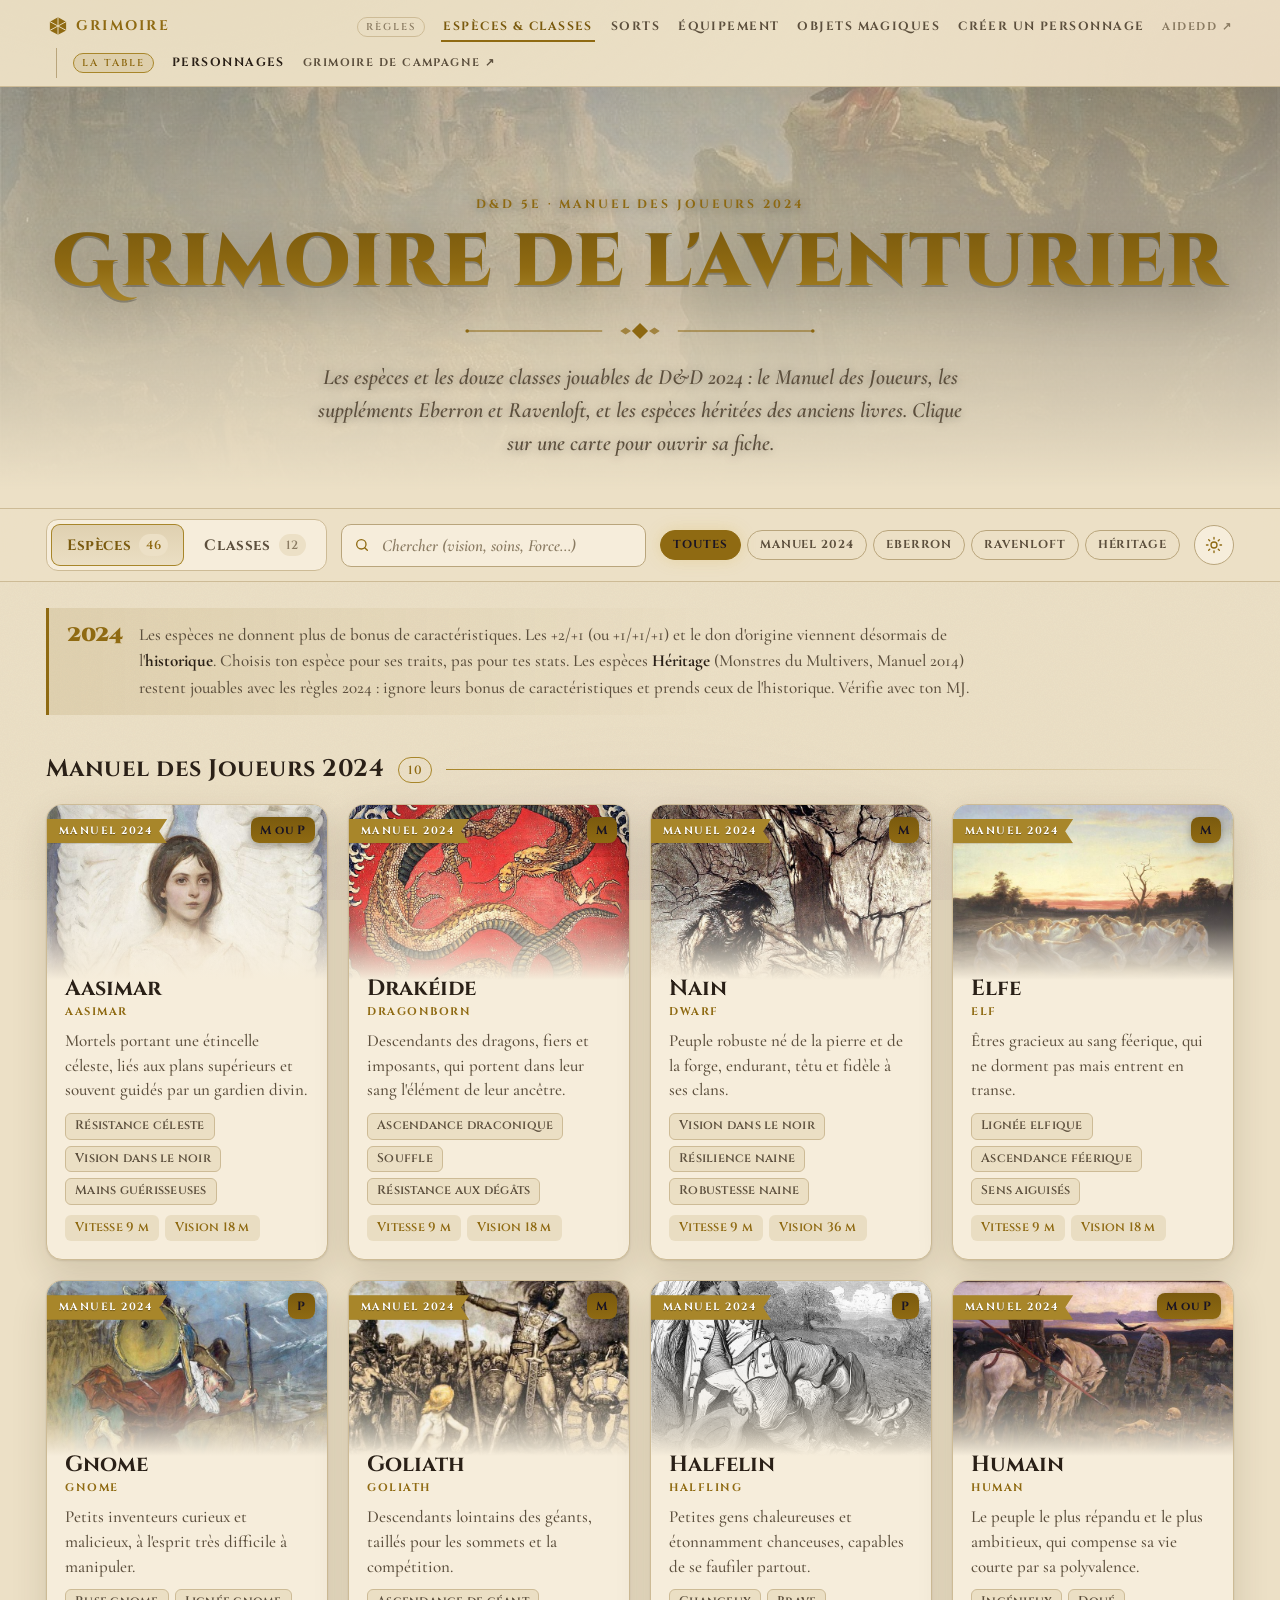
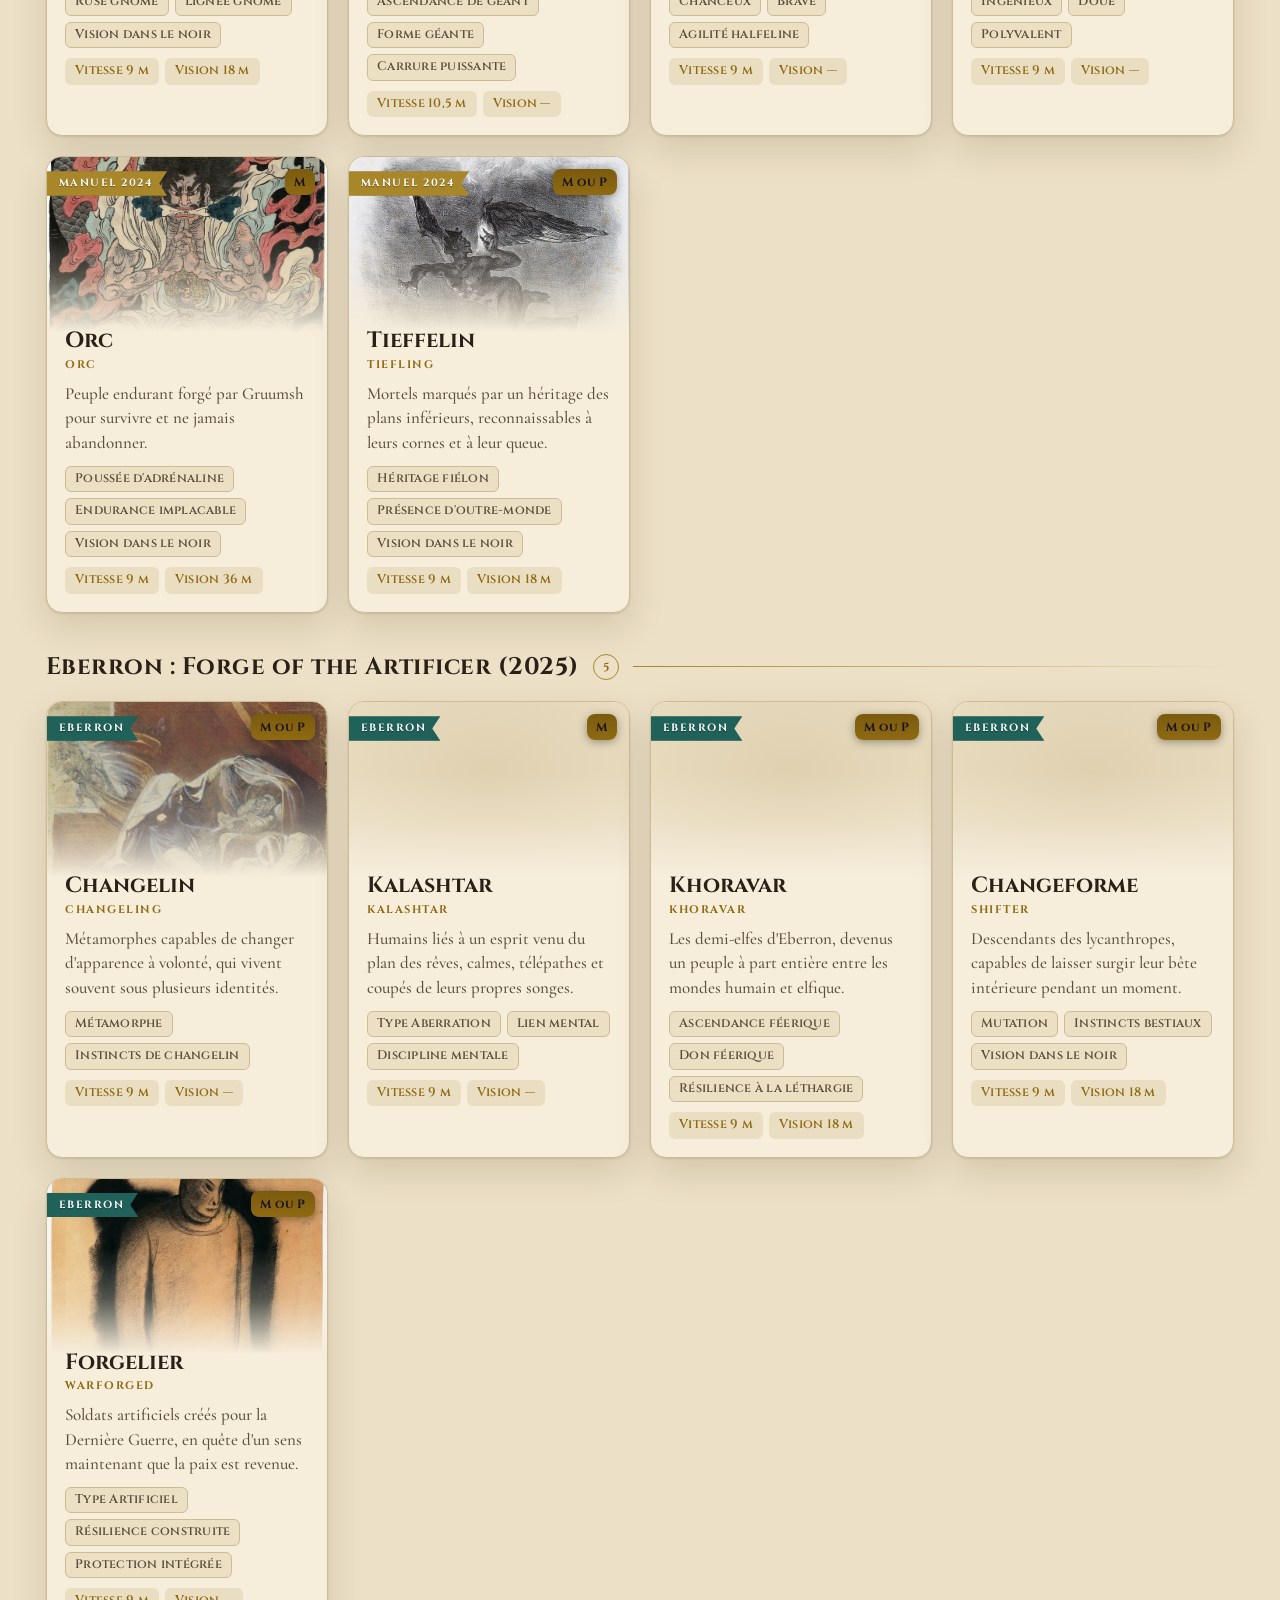
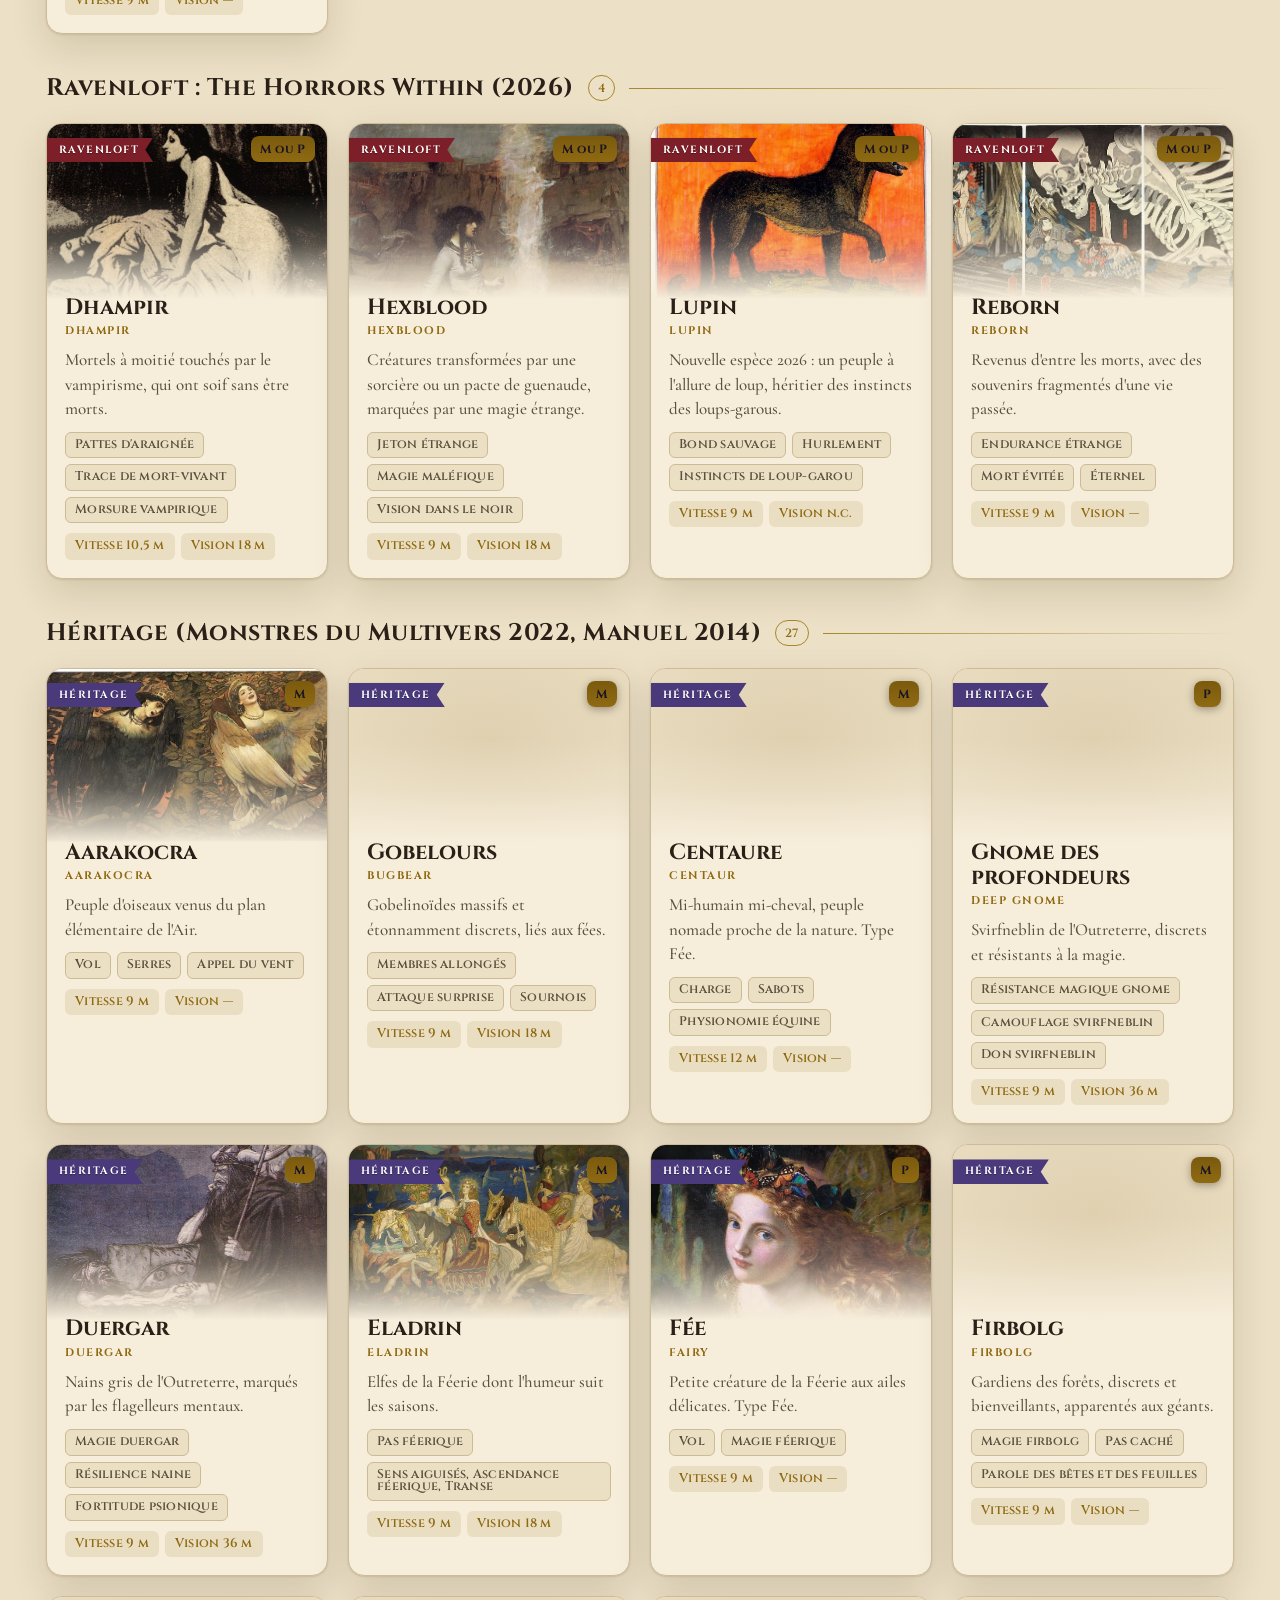
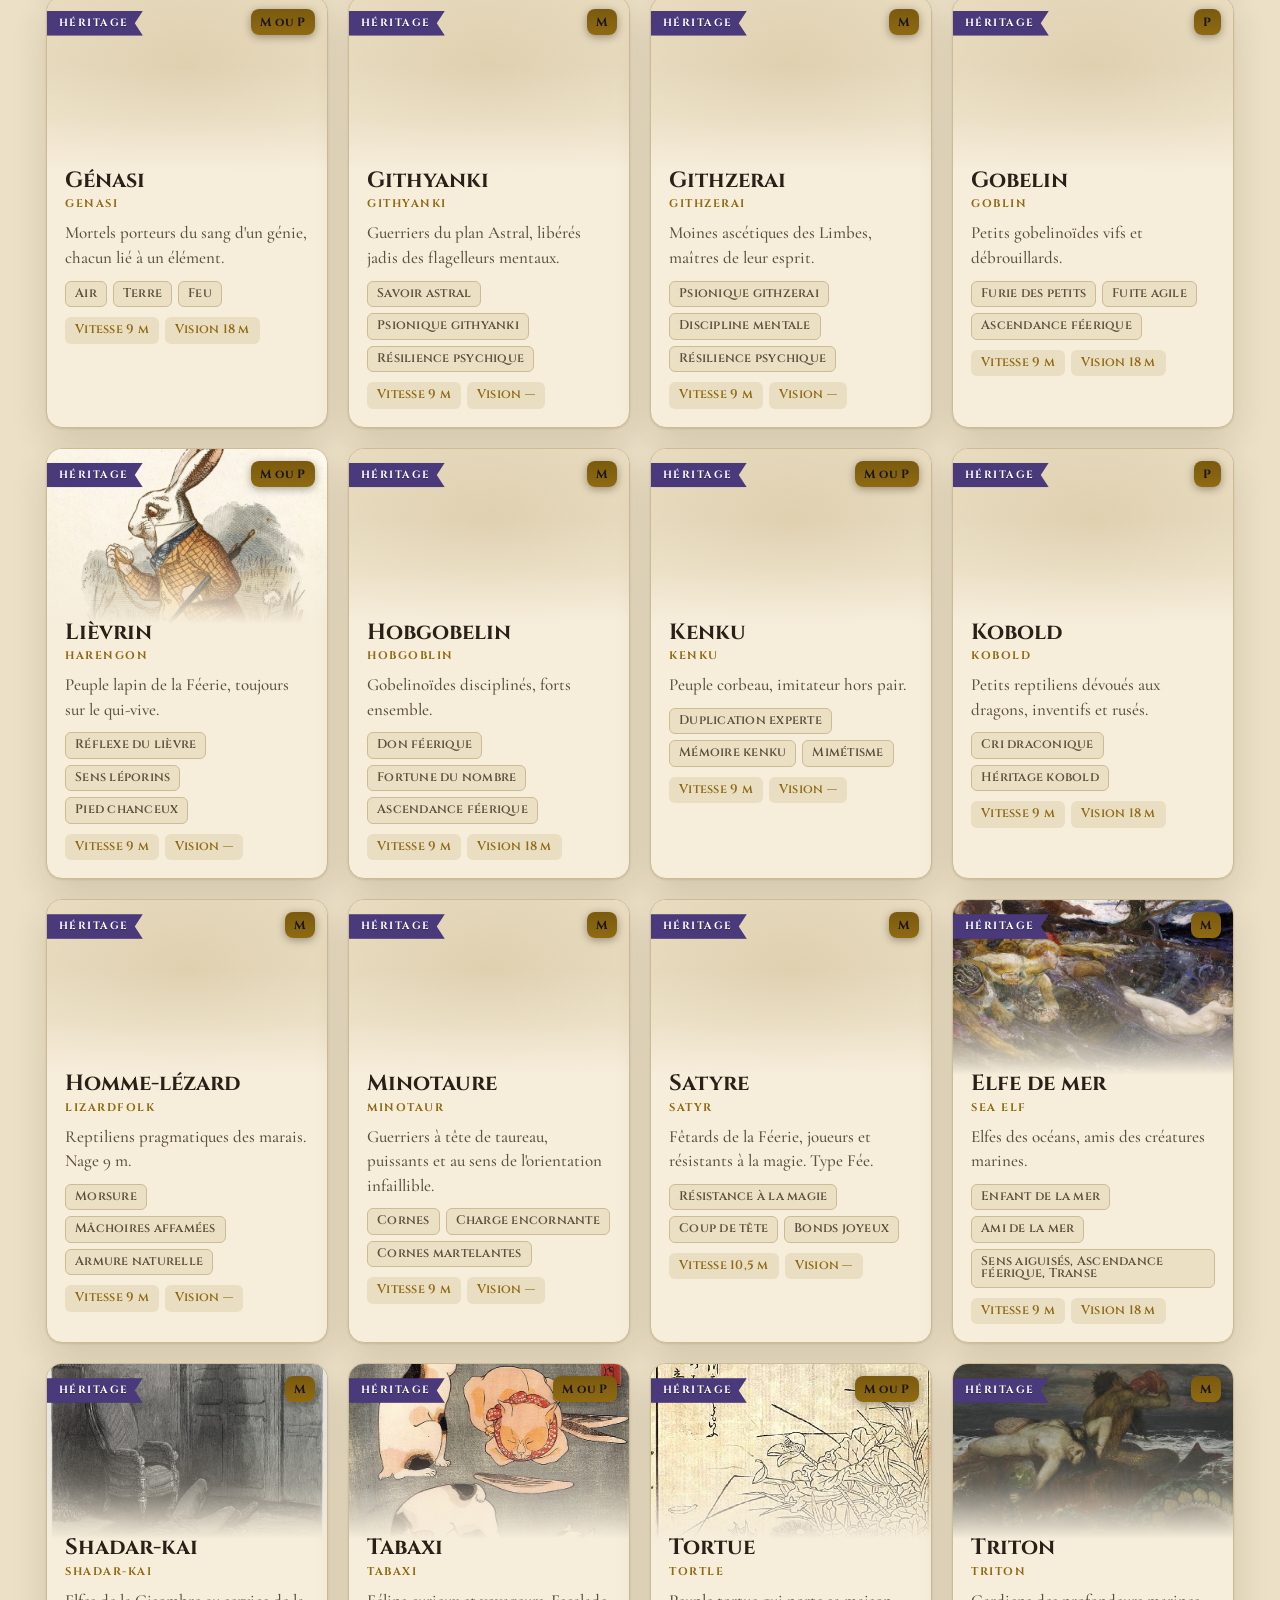
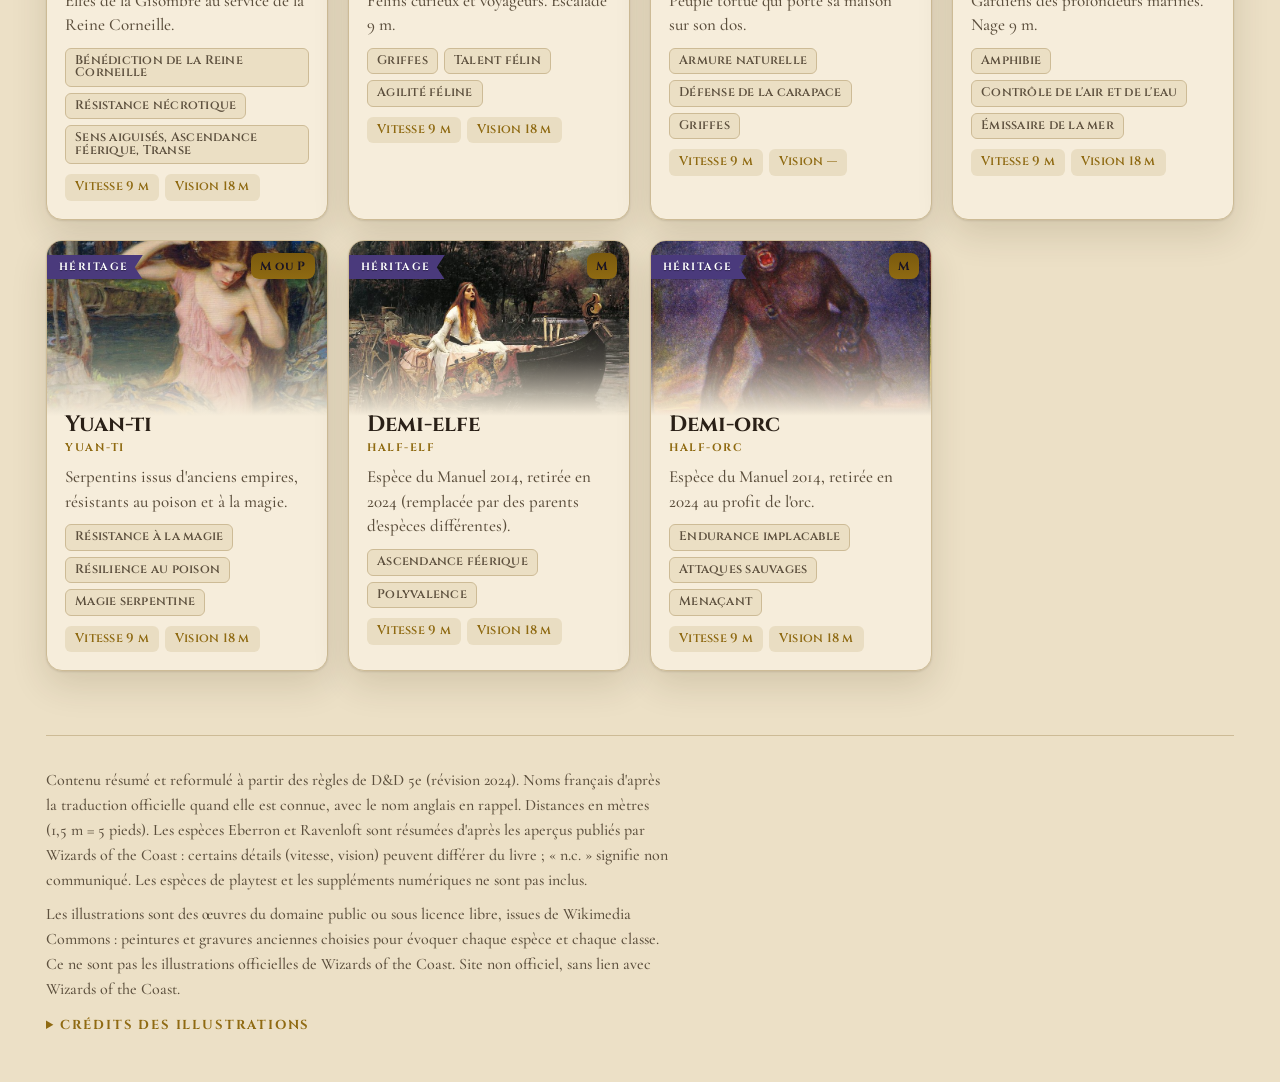
==== commit c892b144: "La table : page Personnages (fiche de Kargan), outils de la table et navigation en deux groupes - No" ====
--- a/docs/index.html
+++ b/docs/index.html
@@ -18,11 +18,18 @@
 <nav class="site" aria-label="Sections du site">
   <div class="wrap site-in">
     <a class="brand" href="index.html"><svg viewBox="0 0 64 64" aria-hidden="true"><path d="M32 4 58 18v28L32 60 6 46V18z" fill="currentColor"/><path d="M32 4v56M6 18l26 14 26-14M6 46l26-14 26 14" stroke="var(--bg)" stroke-width="3" fill="none"/></svg>Grimoire</a>
-    <a href="index.html" data-page="index">Espèces &amp; classes</a>
-    <a href="sorts.html" data-page="sorts">Sorts</a>
-    <a href="equipement.html" data-page="equipement">Équipement</a>
-    <a href="objets.html" data-page="objets">Objets magiques</a>
-    <a href="creation.html" data-page="creation">Créer un personnage</a>
+    <span class="nav-group" aria-label="Les règles"><span class="nav-label">Règles</span>
+      <a href="index.html" data-page="index">Espèces &amp; classes</a>
+      <a href="sorts.html" data-page="sorts">Sorts</a>
+      <a href="equipement.html" data-page="equipement">Équipement</a>
+      <a href="objets.html" data-page="objets">Objets magiques</a>
+      <a href="creation.html" data-page="creation">Créer un personnage</a>
+      <a class="ext" href="https://www.aidedd.org/" target="_blank" rel="noopener" title="AideDD, le site de référence (règles, sorts, monstres)">AideDD ↗</a>
+    </span>
+    <span class="nav-group table" aria-label="Notre table"><span class="nav-label">La table</span>
+      <a href="personnages.html" data-page="personnages">Personnages</a>
+      <a class="ext" href="https://claude.ai/artifact/JBnTUgHS7cgmXj76AXV2MT" target="_blank" rel="noopener" title="Suivi de partie du groupe (s'ouvre sur claude.ai)">Grimoire de campagne ↗</a>
+    </span>
   </div>
 </nav>
 <header class="hero">
--- a/docs/style.css
+++ b/docs/style.css
@@ -205,8 +205,18 @@
 .site-in a:hover{color:var(--ink)}
 .site-in .brand{display:inline-flex;align-items:center;gap:8px;color:var(--gold);font-size:14px;letter-spacing:.16em;margin-right:auto}
 .site-in .brand svg{width:20px;height:20px}
-body[data-page="index"] .site-in a[data-page="index"],body[data-page="sorts"] .site-in a[data-page="sorts"],body[data-page="equipement"] .site-in a[data-page="equipement"],body[data-page="objets"] .site-in a[data-page="objets"],body[data-page="creation"] .site-in a[data-page="creation"]{color:var(--gold-2);border-bottom-color:var(--gold)}
+body[data-page="index"] .site-in a[data-page="index"],body[data-page="sorts"] .site-in a[data-page="sorts"],body[data-page="equipement"] .site-in a[data-page="equipement"],body[data-page="objets"] .site-in a[data-page="objets"],body[data-page="creation"] .site-in a[data-page="creation"],body[data-page="personnages"] .site-in a[data-page="personnages"]{color:var(--gold-2);border-bottom-color:var(--gold)}
 @media (max-width:640px){.site-in{gap:0 12px;font-size:11px}.site-in .brand{width:100%;margin-bottom:2px}}
+/* navigation : deux groupes, les règles et notre table */
+.nav-group{display:inline-flex;flex-wrap:wrap;align-items:center;gap:2px 14px}
+.nav-label{font:600 10px/1 var(--display);letter-spacing:.2em;color:var(--ink-3);padding:4px 8px;border:1px solid var(--line);border-radius:999px;margin-right:2px}
+.nav-group.table{margin-left:10px;padding-left:16px;border-left:1px solid var(--line-2)}
+.nav-group.table .nav-label{color:var(--gold);border-color:var(--gold-3);background:var(--gold-soft)}
+.nav-group.table a{color:var(--ink)}
+.site-in a.ext{color:var(--ink-3);font-size:11px}
+.nav-group.table a.ext{color:var(--ink-2)}
+.site-in a.ext:hover{color:var(--gold)}
+@media (max-width:760px){.nav-group.table{margin-left:0;padding-left:0;border-left:0;width:100%;margin-top:4px}}
 /* ---------- pages secondaires ---------- */
 .hero.small{padding-block:clamp(36px,6vw,64px) clamp(20px,3vw,32px)}
 .hero.small h1{font-size:clamp(30px,5vw,54px)}
